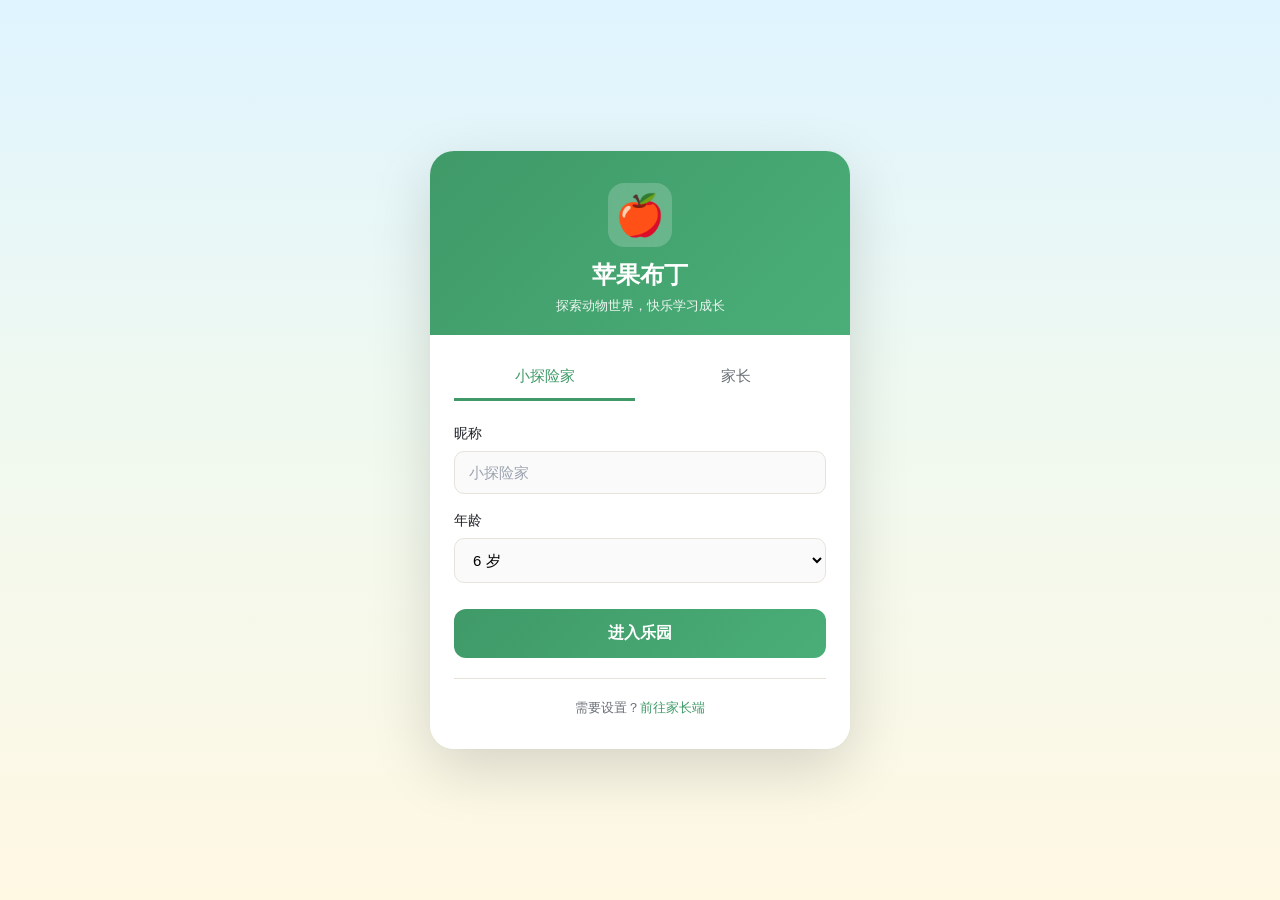
==== static/index.html @ fce588b1 "Merge branch 'main' of https://github.com/ggg3420360849/apple-pudding" ====
<!DOCTYPE html>
<html lang="zh-CN">
<head>
    <meta charset="UTF-8">
    <meta name="viewport" content="width=device-width, initial-scale=1.0">
    <title>苹果布丁动物乐园</title>
    <style>
        :root {
            --ink: #1f2933;
            --muted: #61707d;
            --line: #d9e5df;
            --paper: #fffdf7;
            --surface: #ffffff;
            --sky: #dff4ff;
            --green: #3f9a68;
            --green-dark: #237351;
            --blue: #2678c7;
            --blue-soft: #e4f4ff;
            --yellow: #f4c542;
            --coral: #ef7d61;
            --purple: #7b68b3;
            --shadow: 0 14px 34px rgba(36, 55, 69, 0.13);
            --radius: 8px;
            --bottom-nav-height: 74px;
        }

        * {
            box-sizing: border-box;
        }

        html {
            width: 100%;
            overflow-x: hidden;
        }

        body {
            margin: 0;
            width: 100%;
            min-height: 100vh;
            color: var(--ink);
            font-family: "Microsoft YaHei", "PingFang SC", Arial, sans-serif;
            background:
                linear-gradient(180deg, #dff4ff 0, #eff9f0 44%, #fff8e3 100%);
            letter-spacing: 0;
            overflow-x: hidden;
            display: flex;
            justify-content: center;
            align-items: flex-start;
            padding: 20px 16px;
        }

        button,
        input,
        select,
        textarea {
            font: inherit;
            max-width: 100%;
            min-width: 0;
        }

        button {
            border: 0;
        }

        .app-root {
            width: 420px;
            height: 85vh;
            background: var(--surface);
            border-radius: 24px;
            box-shadow: 0 20px 60px rgba(0,0,0,0.15), 0 0 1px rgba(0,0,0,0.1);
            overflow: hidden;
            display: flex;
            flex-direction: column;
        }

        .login-screen {
            min-height: 100vh;
            display: flex;
            align-items: center;
            justify-content: center;
            padding: 26px;
        }

        .login-panel,
        .panel,
        .animal-tile,
        .metric,
        .collection-item,
        .story-item,
        .activity-item,
        .answer-panel {
            background: rgba(255, 255, 255, 0.94);
            border: 1px solid rgba(130, 157, 145, 0.28);
            border-radius: var(--radius);
            box-shadow: var(--shadow);
        }

        .story-title {
            text-align: center;
            font-size: 22px;
            font-weight: 600;
            color: var(--ink);
            margin: 0 0 16px 0;
            padding: 0;
            line-height: 1.5;
        }

        .login-panel {
            padding: 28px;
            align-self: center;
            max-width: 480px;
            width: 100%;
        }

        .brand {
            display: flex;
            align-items: center;
            gap: 12px;
            margin-bottom: 24px;
        }

        .brand-mark {
            width: 52px;
            height: 52px;
            display: grid;
            place-items: center;
            border-radius: 8px;
            background: #ffe7a6;
            border: 1px solid #e9c769;
            font-size: 28px;
        }

        .brand h1 {
            margin: 0;
            font-size: 28px;
            line-height: 1.18;
        }

        .brand p {
            margin: 6px 0 0;
            color: var(--muted);
            line-height: 1.5;
        }

        .field {
            margin-bottom: 18px;
            min-width: 0;
            max-width: 100%;
        }

        .field label,
        .section-label {
            display: block;
            margin-bottom: 8px;
            font-weight: 700;
            color: #243746;
        }

        .text-input,
        .select-input,
        .textarea-input {
            display: block;
            width: 100%;
            max-width: 100%;
            min-width: 0;
            min-height: 46px;
            border: 1px solid #cbd9d3;
            border-radius: 8px;
            padding: 11px 12px;
            background: #ffffff;
            color: var(--ink);
            outline: none;
            overflow: hidden;
            text-overflow: ellipsis;
        }

        .textarea-input {
            min-height: 118px;
            resize: vertical;
            line-height: 1.7;
            white-space: pre-wrap;
            overflow-y: auto;
            overflow-x: hidden;
            text-overflow: clip;
            overflow-wrap: anywhere;
            word-break: break-word;
        }

        .voice-input-btn {
            position: absolute;
            right: 8px;
            bottom: 8px;
            width: 48px;
            height: 48px;
            border: 0;
            border-radius: 50%;
            background: linear-gradient(135deg, #667eea 0%, #764ba2 100%);
            color: white;
            font-size: 24px;
            cursor: pointer;
            display: flex;
            align-items: center;
            justify-content: center;
            box-shadow: 0 4px 12px rgba(102, 126, 234, 0.3);
            transition: all 0.3s ease;
            z-index: 2;
        }

        .voice-input-btn:hover {
            transform: scale(1.05);
            box-shadow: 0 6px 16px rgba(102, 126, 234, 0.4);
        }

        .voice-input-btn:active,
        .voice-input-btn.recording {
            background: linear-gradient(135deg, #f093fb 0%, #f5576c 100%);
            animation: pulse 1.5s ease-in-out infinite;
        }

        @keyframes pulse {
            0%, 100% { transform: scale(1); }
            50% { transform: scale(1.1); }
        }

        .voice-status {
            margin-top: 12px;
            padding: 16px;
            background: linear-gradient(135deg, #667eea15 0%, #764ba215 100%);
            border-radius: 12px;
            text-align: center;
        }

        .voice-wave {
            display: flex;
            align-items: center;
            justify-content: center;
            gap: 4px;
            height: 40px;
            margin-bottom: 12px;
        }

        .wave-bar {
            width: 4px;
            height: 8px;
            background: linear-gradient(135deg, #667eea 0%, #764ba2 100%);
            border-radius: 2px;
            animation: wave 1.2s ease-in-out infinite;
        }

        .wave-bar:nth-child(1) { animation-delay: 0s; }
        .wave-bar:nth-child(2) { animation-delay: 0.1s; }
        .wave-bar:nth-child(3) { animation-delay: 0.2s; }
        .wave-bar:nth-child(4) { animation-delay: 0.3s; }
        .wave-bar:nth-child(5) { animation-delay: 0.4s; }

        @keyframes wave {
            0%, 100% { height: 8px; }
            50% { height: 32px; }
        }

        #voiceStatusText {
            margin: 0;
            font-size: 14px;
            color: #667eea;
            font-weight: 500;
        }

        .text-input:focus,
        .select-input:focus,
        .textarea-input:focus {
            border-color: var(--blue);
            box-shadow: 0 0 0 3px rgba(38, 120, 199, 0.16);
        }

        .role-grid,
        .chip-row,
        .model-row,
        .quick-grid,
        .action-row {
            display: flex;
            flex-wrap: wrap;
            gap: 10px;
        }

        .role-option,
        .chip,
        .nav-item,
        .animal-chip,
        .choice-button,
        .tool-button {
            min-height: 42px;
            border-radius: 8px;
            border: 1px solid #cbd9d3;
            background: #ffffff;
            color: var(--ink);
            cursor: pointer;
            transition: transform 120ms ease, border-color 120ms ease, background 120ms ease, color 120ms ease;
        }

        .role-option {
            flex: 1 1 140px;
            padding: 12px;
            text-align: left;
        }

        .role-option strong {
            display: block;
            margin-bottom: 4px;
        }

        .role-option span {
            display: block;
            color: var(--muted);
            font-size: 13px;
            line-height: 1.45;
        }

        .role-option.active,
        .chip.active,
        .nav-item.active,
        .animal-chip.active,
        .choice-button.active {
            background: #e6f5ee;
            border-color: var(--green);
            color: var(--green-dark);
        }

        .animal-chip.locked {
            background: rgba(220, 220, 220, 0.4);
            border-color: rgba(180, 180, 180, 0.5);
            color: #999;
            cursor: not-allowed;
            opacity: 0.6;
        }

        .animal-chip.locked:hover {
            transform: none;
            border-color: rgba(180, 180, 180, 0.5);
        }

        .primary-button,
        .secondary-button,
        .danger-button {
            display: inline-flex;
            align-items: center;
            justify-content: center;
            max-width: 100%;
            min-width: 0;
            min-height: 46px;
            border-radius: 8px;
            padding: 0 16px;
            cursor: pointer;
            font-weight: 700;
            line-height: 1.25;
            overflow-wrap: anywhere;
            white-space: normal;
        }

        .primary-button {
            background: var(--green);
            color: #ffffff;
        }

        .primary-button:disabled {
            background: #9bbbad;
            cursor: not-allowed;
        }

        .secondary-button {
            background: #f8faf8;
            color: var(--green-dark);
            border: 1px solid #bbd3c5;
        }

        .danger-button {
            background: #fff2ed;
            color: #9f3b25;
            border: 1px solid #f0b49f;
        }

        .shell {
            min-height: 100vh;
            display: grid;
            grid-template-columns: 238px minmax(0, 1fr);
        }

        .sidebar {
            position: sticky;
            top: 0;
            height: 100vh;
            padding: 20px 16px;
            background: rgba(255, 253, 247, 0.96);
            border-right: 1px solid rgba(118, 150, 134, 0.28);
            overflow: auto;
        }

        .mini-brand {
            display: flex;
            gap: 10px;
            align-items: center;
            margin-bottom: 18px;
        }

        .mini-brand .brand-mark {
            width: 42px;
            height: 42px;
            font-size: 23px;
        }

        .mini-brand strong {
            display: block;
            line-height: 1.25;
        }

        .mini-brand span {
            color: var(--muted);
            font-size: 12px;
        }

        .nav-list {
            display: grid;
            gap: 8px;
        }

        .nav-item {
            width: 100%;
            display: flex;
            align-items: center;
            gap: 10px;
            padding: 11px 12px;
            text-align: left;
            background: transparent;
        }

        .nav-icon {
            width: 28px;
            height: 28px;
            display: grid;
            place-items: center;
            border-radius: 7px;
            background: #eef6f1;
            font-size: 17px;
            flex: 0 0 auto;
        }

        .profile-box {
            margin-top: 18px;
            padding: 12px;
            background: #f6fbf8;
            border: 1px solid #d9e8df;
            border-radius: 8px;
        }

        .profile-name {
            font-weight: 700;
            margin-bottom: 4px;
        }

        .profile-meta {
            color: var(--muted);
            font-size: 13px;
            line-height: 1.5;
        }

        .session-card {
            min-height: 56px;
            display: grid;
            grid-template-columns: 38px minmax(0, 1fr) auto;
            gap: 10px;
            align-items: center;
            padding: 8px 10px;
            border-radius: 8px;
            border: 1px solid #cbd9d3;
            background: #ffffff;
            color: var(--ink);
            text-align: left;
            cursor: pointer;
        }

        .session-avatar {
            width: 38px;
            height: 38px;
            display: grid;
            place-items: center;
            border-radius: 8px;
            background: #ffe7a6;
            font-size: 22px;
        }

        .session-name {
            display: block;
            font-weight: 700;
            line-height: 1.25;
        }

        .session-meta {
            display: block;
            margin-top: 2px;
            color: var(--muted);
            font-size: 12px;
            line-height: 1.35;
        }

        .session-enter {
            color: var(--green-dark);
            font-size: 13px;
            font-weight: 700;
        }

        .main {
            min-width: 0;
            padding: 16px;
        }

        .topbar {
            display: flex;
            position: relative;
            align-items: center;
            justify-content: space-between;
            gap: 14px;
            margin-bottom: 18px;
        }

        .settings-button {
            width: 40px;
            height: 40px;
            display: grid;
            place-items: center;
            border-radius: 8px;
            border: 1px solid rgba(118, 150, 134, 0.3);
            background: rgba(255, 255, 255, 0.95);
            color: var(--muted);
            font-size: 20px;
            cursor: pointer;
            transition: all 150ms ease;
            box-shadow: 0 2px 4px rgba(36, 55, 69, 0.08);
        }

        .settings-button:hover {
            background: rgba(255, 255, 255, 1);
            border-color: var(--green);
            color: var(--green-dark);
            transform: translateY(-1px);
            box-shadow: 0 4px 8px rgba(36, 55, 69, 0.12);
        }

        .settings-button:active {
            transform: translateY(0);
        }

        .settings-menu {
            position: absolute;
            right: 0;
            top: calc(100% + 6px);
            z-index: 30;
            width: min(240px, calc(100vw - 32px));
            border-radius: 10px;
            border: 1px solid rgba(130, 157, 145, 0.2);
            background: #ffffff;
            box-shadow: 0 8px 24px rgba(36, 55, 69, 0.12), 0 2px 6px rgba(36, 55, 69, 0.08);
            overflow: hidden;
        }

        .settings-menu-header {
            padding: 14px 16px 12px;
            border-bottom: 1px solid rgba(130, 157, 145, 0.12);
            background: rgba(248, 250, 248, 0.6);
        }

        .settings-menu-header h3 {
            margin: 0;
            font-size: 14px;
            font-weight: 600;
            color: var(--muted);
            text-transform: uppercase;
            letter-spacing: 0.5px;
        }

        .settings-menu-body {
            padding: 14px 16px;
        }

        .user-info {
            display: flex;
            flex-direction: column;
            gap: 4px;
        }

        .user-name {
            font-size: 16px;
            font-weight: 600;
            color: var(--ink);
            line-height: 1.3;
        }

        .user-meta {
            font-size: 13px;
            color: var(--muted);
            line-height: 1.4;
        }

        .settings-menu-footer {
            padding: 10px;
            border-top: 1px solid rgba(130, 157, 145, 0.12);
            background: rgba(248, 250, 248, 0.4);
        }

        .logout-button {
            width: 100%;
            display: flex;
            align-items: center;
            justify-content: center;
            gap: 8px;
            padding: 9px 14px;
            border: 1px solid rgba(220, 53, 69, 0.2);
            border-radius: 6px;
            background: #ffffff;
            color: #dc3545;
            font-size: 13px;
            font-weight: 500;
            cursor: pointer;
            transition: all 120ms ease;
        }

        .logout-button:hover {
            background: rgba(220, 53, 69, 0.08);
            border-color: rgba(220, 53, 69, 0.4);
            transform: translateY(-1px);
        }

        .logout-button:active {
            transform: translateY(0);
        }

        .logout-button svg {
            flex: 0 0 auto;
            opacity: 0.85;
        }

        .page-title h2 {
            margin: 0;
            font-size: 26px;
            line-height: 1.25;
        }

        .page-title p {
            margin: 5px 0 0;
            color: var(--muted);
            line-height: 1.5;
        }

        .view {
            display: grid;
            gap: 16px;
            min-width: 0;
            max-width: 100%;
        }

        .grid-2 {
            display: grid;
            grid-template-columns: 1fr;
            gap: 16px;
            align-items: start;
            min-width: 0;
            max-width: 100%;
        }

        .grid-3 {
            display: grid;
            grid-template-columns: repeat(2, 1fr);
            gap: 12px;
            min-width: 0;
            max-width: 100%;
        }

        .panel {
            padding: 16px;
            min-width: 0;
            max-width: 100%;
        }

        .panel-title {
            display: flex;
            align-items: center;
            justify-content: space-between;
            gap: 12px;
            margin-bottom: 4px;
            min-width: 0;
        }

        .panel-title h3 {
            margin: 0;
            font-size: 18px;
            min-width: 0;
            overflow-wrap: anywhere;
        }

        .panel-title span {
            color: var(--muted);
            font-size: 13px;
            min-width: 0;
            overflow-wrap: anywhere;
        }

        .map-canvas {
            position: relative;
            min-height: 470px;
            overflow: hidden;
            border-radius: 8px;
            border: 1px solid #b9d6cd;
            background:
                linear-gradient(180deg, #cfefff 0 27%, #f5f5cf 27% 100%);
        }

        .map-canvas::before {
            content: "";
            position: absolute;
            inset: 0;
            background:
                linear-gradient(145deg, transparent 0 44%, rgba(44, 137, 92, 0.18) 44% 46%, transparent 46% 100%),
                linear-gradient(18deg, transparent 0 58%, rgba(38, 120, 199, 0.18) 58% 63%, transparent 63% 100%);
            pointer-events: none;
        }

        .biome {
            position: absolute;
            border-radius: 8px;
            border: 1px solid rgba(45, 78, 65, 0.12);
            box-shadow: inset 0 0 0 999px rgba(255, 255, 255, 0.04);
        }

        .biome.forest {
            left: -4%;
            top: 30%;
            width: 38%;
            height: 48%;
            background: #89c877;
            clip-path: polygon(0 10%, 80% 0, 100% 70%, 38% 100%, 0 82%);
        }

        .biome.mountain {
            left: 22%;
            top: 21%;
            width: 30%;
            height: 40%;
            background: #b6c3b6;
            clip-path: polygon(4% 78%, 34% 8%, 54% 51%, 73% 16%, 100% 83%);
        }

        .biome.grassland {
            left: 39%;
            top: 44%;
            width: 34%;
            height: 36%;
            background: #c8d96f;
            clip-path: polygon(4% 22%, 92% 0, 100% 86%, 7% 100%);
        }

        .biome.ocean {
            right: -5%;
            top: 32%;
            width: 39%;
            height: 54%;
            background: #75c9da;
            clip-path: polygon(18% 0, 100% 0, 100% 100%, 5% 84%, 0 30%);
        }

        .biome.wetland {
            left: 19%;
            bottom: -4%;
            width: 36%;
            height: 30%;
            background: #96c7a6;
            clip-path: polygon(0 18%, 86% 0, 100% 68%, 8% 100%);
        }

        .biome.polar {
            right: 4%;
            top: 8%;
            width: 31%;
            height: 28%;
            background: #f3fbff;
            clip-path: polygon(0 40%, 27% 8%, 58% 28%, 100% 0, 96% 88%, 8% 100%);
        }

        .biome.desert {
            left: 53%;
            bottom: 2%;
            width: 28%;
            height: 27%;
            background: #eecb74;
            clip-path: polygon(0 18%, 68% 0, 100% 56%, 20% 100%);
        }

        .map-label {
            position: absolute;
            padding: 5px 8px;
            border-radius: 8px;
            background: rgba(255, 255, 255, 0.82);
            border: 1px solid rgba(104, 132, 120, 0.24);
            color: #355244;
            font-size: 13px;
            font-weight: 700;
        }

        .marker {
            position: absolute;
            width: 82px;
            min-height: 82px;
            padding: 7px 5px;
            display: grid;
            place-items: center;
            gap: 2px;
            border-radius: 8px;
            background: rgba(255, 255, 255, 0.92);
            border: 2px solid rgba(255, 255, 255, 0.94);
            color: var(--ink);
            box-shadow: 0 10px 22px rgba(34, 63, 73, 0.16);
            cursor: pointer;
            transform: translate(-50%, -50%);
            transition: all 0.3s ease;
        }

        .marker.locked {
            background: rgba(200, 200, 200, 0.5);
            border-color: rgba(150, 150, 150, 0.6);
            cursor: not-allowed;
            opacity: 0.6;
        }

        .marker.locked .animal-face {
            filter: grayscale(100%);
            opacity: 0.4;
        }

        .marker.locked .animal-name {
            color: #888;
        }

        .marker.almost-unlocked {
            border-color: var(--green);
            box-shadow: 0 10px 22px rgba(63, 154, 104, 0.3), 0 0 0 2px rgba(63, 154, 104, 0.2);
            animation: pulse 2s ease-in-out infinite;
        }

        @keyframes pulse {
            0%, 100% {
                box-shadow: 0 10px 22px rgba(63, 154, 104, 0.3), 0 0 0 2px rgba(63, 154, 104, 0.2);
            }
            50% {
                box-shadow: 0 10px 22px rgba(63, 154, 104, 0.5), 0 0 0 4px rgba(63, 154, 104, 0.3);
            }
        }

        .lock-badge {
            position: absolute;
            top: -6px;
            right: -6px;
            width: 24px;
            height: 24px;
            background: linear-gradient(135deg, #cbd9d3 0%, #9fb3a8 100%);
            border-radius: 50%;
            display: flex;
            align-items: center;
            justify-content: center;
            font-size: 12px;
            box-shadow: 0 2px 6px rgba(0, 0, 0, 0.2);
        }

        .unlock-progress {
            position: absolute;
            bottom: 2px;
            left: 5px;
            right: 5px;
            height: 4px;
            background: rgba(200, 200, 200, 0.3);
            border-radius: 2px;
            overflow: hidden;
        }

        .unlock-progress-bar {
            height: 100%;
            background: linear-gradient(90deg, var(--green) 0%, #5cb85c 100%);
            transition: width 0.3s ease;
        }

        .unlock-hint {
            position: absolute;
            bottom: -32px;
            left: 50%;
            transform: translateX(-50%);
            background: rgba(0, 0, 0, 0.8);
            color: white;
            padding: 6px 12px;
            border-radius: 6px;
            font-size: 12px;
            white-space: nowrap;
            opacity: 0;
            pointer-events: none;
            transition: opacity 0.2s ease;
            z-index: 10;
        }

        .marker.locked:hover .unlock-hint {
            opacity: 1;
        }

        .marker.active {
            border-color: var(--coral);
            background: #fff3ec;
        }

        .marker .animal-face {
            font-size: 30px;
            line-height: 1;
        }

        .marker .animal-name {
            font-weight: 700;
            font-size: 13px;
            line-height: 1.15;
            text-align: center;
        }

        .animal-summary {
            display: grid;
            gap: 12px;
        }

        .animal-hero {
            display: grid;
            grid-template-columns: 78px minmax(0, 1fr);
            gap: 14px;
            align-items: center;
        }

        .animal-avatar {
            width: 78px;
            height: 78px;
            display: grid;
            place-items: center;
            border-radius: 8px;
            background: #fff0c8;
            border: 1px solid #ecd48d;
            font-size: 42px;
        }

        .animal-hero h3 {
            margin: 0 0 6px;
            font-size: 24px;
        }

        .animal-hero p,
        .detail-list p {
            margin: 0;
            color: var(--muted);
            line-height: 1.65;
        }

        .detail-list {
            display: grid;
            gap: 10px;
        }

        .detail-list strong {
            color: var(--ink);
        }

        .animal-grid {
            display: grid;
            grid-template-columns: repeat(auto-fit, minmax(180px, 1fr));
            gap: 12px;
        }

        .animal-tile {
            padding: 14px;
            cursor: pointer;
        }

        .animal-tile.active {
            border-color: var(--coral);
            background: #fff8f3;
        }

        .animal-tile h4 {
            margin: 8px 0 6px;
            font-size: 17px;
        }

        .animal-tile p {
            margin: 0;
            color: var(--muted);
            line-height: 1.55;
            font-size: 14px;
        }

        .animal-chip,
        .chip,
        .choice-button,
        .tool-button {
            padding: 9px 12px;
        }

        .animal-chip {
            display: inline-flex;
            align-items: center;
            gap: 6px;
        }

        .answer-panel {
            padding: 16px;
            min-height: 142px;
            line-height: 1.75;
            white-space: pre-wrap;
            overflow-wrap: anywhere;
            word-break: break-word;
        }

        #storyAnswer {
            padding: 0 16px 16px 16px;
            min-height: 80px;
        }

        #storyAnswer .story-title {
            padding-top: 0;
            margin-top: -2px;
            line-height: 1.2;
        }

        .answer-panel.loading {
            color: var(--blue);
            background: #eef8ff;
        }

        .answer-panel.error {
            color: #a83d2b;
            background: #fff4ef;
            border-color: #efc6b6;
        }

        .meta-line {
            color: var(--muted);
            font-size: 13px;
            margin-top: 8px;
            line-height: 1.5;
            overflow-wrap: anywhere;
            word-break: break-word;
        }

        .quiz-box {
            display: grid;
            gap: 10px;
        }

        .quiz-question {
            margin: 0;
            line-height: 1.6;
            font-weight: 700;
        }

        .choice-list {
            display: grid;
            gap: 8px;
        }

        .choice-button {
            text-align: left;
            background: #ffffff;
        }

        .choice-button.correct {
            background: #e6f5ee;
            border-color: var(--green);
        }

        .choice-button.wrong {
            background: #fff0ec;
            border-color: var(--coral);
        }

        .doctor-note {
            padding: 12px;
            border-radius: 8px;
            background: #fff6df;
            border: 1px solid #eed38c;
            color: #72520e;
            line-height: 1.6;
        }

        .care-status-line {
            display: grid;
            grid-template-columns: 58px minmax(0, 1fr);
            gap: 12px;
            align-items: center;
            margin-bottom: 12px;
        }

        .care-status-line .animal-avatar {
            width: 58px;
            height: 58px;
            font-size: 32px;
        }

        .care-status-line strong {
            display: block;
            margin-bottom: 4px;
        }

        .care-status-line p {
            margin: 0;
            color: var(--muted);
            line-height: 1.55;
        }

        .care-summary {
            display: grid;
            grid-template-columns: repeat(2, minmax(0, 1fr));
            gap: 10px;
            margin-bottom: 10px;
        }

        .care-stat {
            padding: 11px 12px;
            border-radius: 8px;
            border: 1px solid #d7e6de;
            background: #f8fbf8;
        }

        .care-stat strong {
            display: block;
            color: var(--green-dark);
            font-size: 23px;
            line-height: 1.15;
        }

        .care-stat span {
            color: var(--muted);
            font-size: 13px;
            line-height: 1.5;
        }

        .care-answer {
            min-height: 126px;
        }

        .imagine-stage {
            min-height: 260px;
            display: grid;
            place-items: center;
            border-radius: 8px;
            border: 1px solid #c8d8d0;
            background:
                linear-gradient(180deg, #dbf2ff 0 48%, #d8efcd 48% 100%);
            overflow: hidden;
        }

        .creature-preview {
            width: min(270px, 88%);
            aspect-ratio: 1;
            position: relative;
            display: grid;
            place-items: center;
        }

        .creature-body {
            width: 150px;
            height: 118px;
            border-radius: 46% 46% 38% 38%;
            background: var(--creature-color, #8ccf88);
            border: 4px solid rgba(32, 56, 48, 0.18);
            position: relative;
            display: grid;
            place-items: center;
            box-shadow: 0 16px 22px rgba(47, 83, 70, 0.18);
        }

        .creature-body::before,
        .creature-body::after {
            content: "";
            position: absolute;
            top: -28px;
            width: 42px;
            height: 48px;
            border-radius: 50% 50% 20% 20%;
            background: inherit;
            border: 4px solid rgba(32, 56, 48, 0.18);
        }

        .creature-body::before {
            left: 18px;
            transform: rotate(-18deg);
        }

        .creature-body::after {
            right: 18px;
            transform: rotate(18deg);
        }

        .creature-face {
            position: relative;
            z-index: 1;
            font-size: 44px;
            line-height: 1;
        }

        .wing {
            position: absolute;
            width: 76px;
            height: 100px;
            top: 72px;
            background: rgba(255, 255, 255, 0.62);
            border: 3px solid rgba(38, 120, 199, 0.22);
            border-radius: 78% 22% 78% 22%;
        }

        .wing.left {
            left: 20px;
            transform: rotate(-23deg);
        }

        .wing.right {
            right: 20px;
            transform: scaleX(-1) rotate(-23deg);
        }

        .tail {
            position: absolute;
            width: 82px;
            height: 38px;
            right: 20px;
            bottom: 68px;
            border-radius: 50%;
            background: var(--creature-color, #8ccf88);
            border: 4px solid rgba(32, 56, 48, 0.18);
            transform: rotate(-14deg);
        }

        .horn {
            position: absolute;
            top: 31px;
            left: 50%;
            width: 34px;
            height: 54px;
            background: #ffe08b;
            clip-path: polygon(50% 0, 100% 100%, 0 100%);
            transform: translateX(-50%);
            border-radius: 8px;
        }

        .route-imagine {
            position: relative;
            padding: 0 0 calc(var(--bottom-nav-height) + env(safe-area-inset-bottom));
            background:
                radial-gradient(circle at 18% 13%, rgba(255, 255, 255, 0.86) 0 22px, transparent 23px),
                radial-gradient(circle at 80% 16%, rgba(255, 255, 255, 0.58) 0 28px, transparent 29px),
                linear-gradient(180deg, #fff0be 0, #ffeab1 21%, #cbe9a6 72%, #98d68b 100%);
        }

        .route-imagine::before,
        .route-imagine::after {
            content: "";
            position: absolute;
            z-index: 0;
            pointer-events: none;
        }

        .route-imagine::before {
            inset: 84px 0 auto;
            height: 128px;
            background:
                radial-gradient(ellipse at 6% 100%, #579e68 0 18px, transparent 19px),
                radial-gradient(ellipse at 13% 100%, #7dbf65 0 30px, transparent 31px),
                radial-gradient(ellipse at 88% 100%, #5aa56d 0 28px, transparent 29px),
                radial-gradient(ellipse at 95% 100%, #79ba63 0 40px, transparent 41px);
            opacity: 0.92;
        }

        .route-imagine::after {
            inset: auto 0 0;
            height: 92px;
            background:
                radial-gradient(circle at 10% 78%, #70bd70 0 30px, transparent 31px),
                radial-gradient(circle at 27% 94%, #8ed277 0 35px, transparent 36px),
                radial-gradient(circle at 72% 92%, #85ca70 0 38px, transparent 39px),
                radial-gradient(circle at 94% 86%, #67b765 0 32px, transparent 33px);
            opacity: 0.72;
        }

        .route-imagine .topbar {
            z-index: 2;
            margin: 0;
            padding: 18px 18px 8px;
            background: transparent;
            border-bottom: 0;
            backdrop-filter: none;
        }

        .route-imagine .page-title h2 {
            color: #6d4724;
            font-size: 26px;
            font-weight: 900;
            text-shadow: 0 2px 0 rgba(255, 255, 255, 0.75);
        }

        .route-imagine .page-title p {
            display: none;
        }

        .route-imagine .settings-button {
            background: rgba(255, 255, 255, 0.78);
            border-color: rgba(238, 197, 104, 0.72);
            color: #7e582f;
            box-shadow: 0 8px 16px rgba(127, 85, 35, 0.14);
        }

        .imagine-screen {
            position: relative;
            z-index: 1;
            display: grid;
            gap: 6px;
            padding: 0 12px 14px;
        }

        .imagine-prompt {
            width: fit-content;
            max-width: calc(100% - 44px);
            margin: 0 auto;
            padding: 13px 18px;
            border-radius: 999px;
            background: rgba(255, 255, 255, 0.88);
            color: #72502e;
            font-weight: 800;
            line-height: 1.25;
            box-shadow: 0 8px 18px rgba(120, 82, 36, 0.14);
        }

        .creator-board {
            display: grid;
            grid-template-columns: 82px minmax(0, 1fr) 82px;
            gap: 8px;
            align-items: start;
        }

        .material-rail {
            display: grid;
            gap: 8px;
        }

        .material-group {
            padding: 7px 6px;
            border-radius: 20px;
            background: rgba(255, 253, 235, 0.93);
            border: 2px solid rgba(242, 216, 143, 0.9);
            box-shadow: 0 8px 16px rgba(102, 124, 61, 0.16);
        }

        .material-title {
            margin: 0 0 6px;
            color: #6d4724;
            font-weight: 900;
            text-align: center;
            line-height: 1.1;
        }

        .material-list {
            display: grid;
            gap: 5px;
        }

        .asset-list {
            max-height: 150px;
            overflow-y: auto;
            padding-right: 2px;
        }

        .asset-list::-webkit-scrollbar {
            width: 0;
        }

        .material-button {
            min-height: 45px;
            border-radius: 12px;
            border: 2px solid #f0dfb6;
            background: rgba(255, 255, 255, 0.9);
            display: grid;
            place-items: center;
            cursor: pointer;
            box-shadow: inset 0 -4px 0 rgba(151, 115, 58, 0.06);
        }

        .material-button {
            position: relative;
            overflow: hidden;
        }

        .material-button[draggable="true"] {
            touch-action: none;
        }

        .material-button.active {
            border-color: #82bf54;
            box-shadow: 0 0 0 3px rgba(130, 191, 84, 0.18), inset 0 -4px 0 rgba(151, 115, 58, 0.06);
        }

        .material-button::after {
            content: "";
            position: absolute;
            right: 5px;
            top: 5px;
            width: 14px;
            height: 14px;
            border-radius: 50%;
            background: #82bf54;
            opacity: 0;
            box-shadow: inset 0 -2px 0 rgba(59, 123, 43, 0.18);
        }

        .material-button.active::after {
            opacity: 1;
        }

        .part-mini {
            position: relative;
            width: 43px;
            height: 34px;
            display: block;
            filter: drop-shadow(0 5px 5px rgba(93, 72, 45, 0.18));
        }

        .mini-body-panda,
        .mini-body-puppy,
        .mini-body-bunny {
            width: 38px;
            height: 31px;
            margin: 2px auto 0;
            border-radius: 48% 48% 42% 42%;
            background:
                radial-gradient(circle at 32% 45%, #253c5b 0 4px, #fff 5px 6px, transparent 7px),
                radial-gradient(circle at 68% 45%, #253c5b 0 4px, #fff 5px 6px, transparent 7px),
                radial-gradient(circle at 50% 64%, #3b2b24 0 3px, transparent 4px),
                radial-gradient(ellipse at 50% 64%, #fff8ee 0 15px, transparent 16px),
                linear-gradient(145deg, #9bd0fb, #5fa7e8);
        }

        .mini-body-panda::before,
        .mini-body-panda::after,
        .mini-body-puppy::before,
        .mini-body-puppy::after,
        .mini-body-bunny::before,
        .mini-body-bunny::after {
            content: "";
            position: absolute;
            top: -4px;
            width: 14px;
            height: 14px;
            border-radius: 50%;
            background: #2d5d91;
        }

        .mini-body-panda::before,
        .mini-body-puppy::before,
        .mini-body-bunny::before {
            left: 4px;
        }

        .mini-body-panda::after,
        .mini-body-puppy::after,
        .mini-body-bunny::after {
            right: 4px;
        }

        .mini-body-puppy {
            background:
                radial-gradient(circle at 32% 45%, #253c5b 0 4px, #fff 5px 6px, transparent 7px),
                radial-gradient(circle at 68% 45%, #253c5b 0 4px, #fff 5px 6px, transparent 7px),
                radial-gradient(circle at 50% 64%, #3b2b24 0 3px, transparent 4px),
                linear-gradient(145deg, #f0ba77, #c77846);
        }

        .mini-body-puppy::before,
        .mini-body-puppy::after {
            height: 20px;
            background: #9d5d36;
            transform-origin: 50% 0;
        }

        .mini-body-puppy::before {
            transform: rotate(24deg);
        }

        .mini-body-puppy::after {
            transform: rotate(-24deg);
        }

        .mini-body-bunny {
            background:
                radial-gradient(circle at 32% 45%, #253c5b 0 4px, #fff 5px 6px, transparent 7px),
                radial-gradient(circle at 68% 45%, #253c5b 0 4px, #fff 5px 6px, transparent 7px),
                radial-gradient(circle at 50% 64%, #3b2b24 0 3px, transparent 4px),
                linear-gradient(145deg, #fff4e6, #e8d7c2);
        }

        .mini-body-bunny::before,
        .mini-body-bunny::after {
            top: -20px;
            width: 10px;
            height: 30px;
            border-radius: 50% 50% 32% 32%;
            background: linear-gradient(90deg, #fff6eb 0 25%, #ffc8d7 26% 74%, #fff6eb 75%);
        }

        .mini-wing-angel,
        .mini-wing-butterfly,
        .mini-wing-bat {
            width: 42px;
            height: 30px;
            margin: 2px auto 0;
            border-radius: 78% 22% 78% 24%;
            background:
                linear-gradient(150deg, transparent 0 32%, rgba(255, 255, 255, 0.58) 33% 38%, transparent 39% 100%),
                linear-gradient(170deg, transparent 0 58%, rgba(255, 255, 255, 0.42) 59% 64%, transparent 65% 100%),
                linear-gradient(145deg, #bfe7ff, #5fa8eb);
            box-shadow: inset 7px -6px 0 rgba(42, 105, 176, 0.12);
        }

        .mini-wing-butterfly {
            border-radius: 64% 36% 58% 42%;
            background:
                radial-gradient(circle at 32% 35%, rgba(255, 255, 255, 0.62) 0 5px, transparent 6px),
                radial-gradient(circle at 70% 64%, rgba(242, 104, 154, 0.38) 0 6px, transparent 7px),
                linear-gradient(145deg, #ffc5d7, #ffd870);
        }

        .mini-wing-bat {
            border-radius: 70% 30% 58% 42%;
            background:
                linear-gradient(150deg, rgba(255, 255, 255, 0.16), transparent 38%),
                linear-gradient(145deg, #7b68a6, #403867);
        }

        .mini-tail-leaf {
            width: 40px;
            height: 29px;
            margin: 3px auto 0;
            border-radius: 50%;
            background: linear-gradient(145deg, #6eb6f2, #356ee9);
        }

        .mini-tail-leaf {
            border-radius: 78% 12% 78% 16%;
            background: linear-gradient(145deg, #aee778, #57a85a);
            transform: rotate(-12deg);
        }

        .mini-tail-leaf::before {
            content: "";
            position: absolute;
            left: 9px;
            top: 14px;
            width: 28px;
            height: 3px;
            border-radius: 999px;
            background: rgba(255, 255, 255, 0.58);
            transform: rotate(-18deg);
        }

        .mini-horn {
            position: relative;
            width: 30px;
            height: 38px;
            display: block;
            clip-path: polygon(50% 0, 88% 100%, 12% 100%);
            border-radius: 50% 50% 16% 16%;
            background:
                linear-gradient(120deg, transparent 0 43%, rgba(255, 255, 255, 0.7) 44% 52%, transparent 53% 100%),
                linear-gradient(180deg, #fff5a5 0, #ffc75a 50%, #df8331 100%);
            filter: drop-shadow(0 5px 5px rgba(93, 72, 45, 0.18));
        }

        .material-img {
            position: relative;
            z-index: 1;
            display: block;
            width: 48px;
            height: 40px;
            object-fit: contain;
            filter: drop-shadow(0 5px 5px rgba(93, 72, 45, 0.18));
        }

        .stage-card {
            min-width: 0;
            padding: 0;
            border-radius: 22px;
            background: transparent;
            border: 0;
            box-shadow: none;
        }

        .route-imagine .imagine-stage {
            position: relative;
            display: grid;
            place-items: center;
            min-height: 292px;
            border-radius: 18px;
            border: 0;
            background:
                radial-gradient(circle at 24% 22%, rgba(255, 255, 255, 0.54) 0 26px, transparent 27px),
                radial-gradient(circle at 78% 30%, rgba(255, 255, 255, 0.42) 0 24px, transparent 25px),
                linear-gradient(180deg, #fff8e8 0, #dff1cf 66%, #a9d67d 100%);
            overflow: hidden;
        }

        .route-imagine .imagine-stage.drag-over {
            outline: 3px solid rgba(130, 191, 84, 0.5);
            outline-offset: -6px;
        }

        .route-imagine .imagine-stage::before {
            content: "";
            position: absolute;
            inset: auto 12px 10px;
            height: 72px;
            border-radius: 50%;
            background: #9acb66;
            box-shadow: 0 12px 0 #79b55e;
        }

        .route-imagine .creature-preview {
            position: static;
            width: 100%;
            max-width: 292px;
            z-index: 1;
        }

        .raster-creature {
            height: 292px;
            margin: 0 auto;
        }

        .creature-color-glow {
            position: absolute;
            z-index: 0;
            left: 50%;
            bottom: 46px;
            width: 164px;
            height: 164px;
            transform: translateX(-50%);
            border-radius: 50%;
            background: var(--creature-color, #8fc6f5);
            opacity: 0.32;
            filter: blur(18px);
        }

        .creature-asset {
            position: absolute;
            object-fit: contain;
            user-select: none;
            touch-action: none;
        }

        .asset-wing {
            z-index: 1;
            top: 66px;
            left: 50%;
            width: 200px;
            max-height: 138px;
            transform: translate(calc(-50% + var(--part-x, 0px)), var(--part-y, 0px)) rotate(var(--part-rotation, 0deg)) scale(var(--part-scale, 1));
            filter: drop-shadow(0 10px 10px rgba(64, 103, 143, 0.18));
            cursor: grab;
        }

        .asset-tail {
            z-index: 2;
            right: 22px;
            bottom: 72px;
            width: 92px;
            max-height: 116px;
            transform: translate(var(--part-x, 0px), var(--part-y, 0px)) rotate(calc(-8deg + var(--part-rotation, 0deg))) scale(var(--part-scale, 1));
            filter: drop-shadow(0 8px 8px rgba(83, 76, 52, 0.18));
            cursor: grab;
        }

        .asset-body {
            z-index: 3;
            left: 50%;
            bottom: 50px;
            width: 125px;
            max-height: 250px;
            transform: translateX(-50%) scale(var(--part-scale, 1));
            filter: drop-shadow(0 16px 14px rgba(69, 83, 72, 0.24));
            transform-origin: center bottom;
            cursor: ns-resize;
        }

        .asset-body[data-body="snake"],
        .asset-body[data-body="chick"],
        .asset-body[data-body="pig"],
        .asset-body[data-body="panda"],
        .asset-body[data-body="rabbit"],
        .asset-body[data-body="dog"],
        .asset-body[data-body="cat"]{
            width: 125px;
            bottom: 50px;
        }

        .asset-wing[data-wing="bat"],
        .asset-wing[data-wing="dragon"],
        .asset-wing[data-wing="cloud"],
        .asset-wing[data-wing="angel"],
        .asset-wing[data-wing="fairy"]{
            top: 66px;
            width: 200px;
        }

        .asset-tail[data-tail="dino"],
        .asset-tail[data-tail="cat"] {
            right: 12px;
            bottom: 58px;
            width: 104px;
        }

        .asset-tail[data-tail="puppy"] {
            right: 30px;
            bottom: 54px;
            width: 84px;
        }

        .asset-horn {
            position: absolute;
            z-index: 4;
            left: 50%;
            top: 44px;
            width: 44px;
            height: 74px;
            transform: translate(calc(-50% + var(--part-x, 0px)), var(--part-y, 0px)) rotate(var(--part-rotation, 0deg)) scale(var(--part-scale, 1));
            border-radius: 50% 50% 18% 18%;
            background:
                linear-gradient(120deg, transparent 0 45%, rgba(255, 255, 255, 0.6) 46% 53%, transparent 54% 100%),
                linear-gradient(180deg, #fff4a3 0, #ffc75a 48%, #e88d34 100%);
            clip-path: polygon(50% 0, 88% 100%, 12% 100%);
            filter: drop-shadow(0 8px 8px rgba(129, 91, 28, 0.18));
            cursor: grab;
            touch-action: none;
        }

        .creature-asset.selected-part,
        .asset-horn.selected-part {
            filter: drop-shadow(0 0 7px #fff) drop-shadow(0 0 6px #ffb43c);
        }

        .route-imagine .creature-body {
            width: 134px;
            height: 154px;
            border-radius: 48% 48% 42% 42%;
            background:
                radial-gradient(circle at 50% 64%, rgba(255, 255, 255, 0.9) 0 37px, transparent 38px),
                radial-gradient(circle at 34% 34%, rgba(255, 255, 255, 0.22) 0 18px, transparent 19px),
                var(--creature-color, #8ccf88);
            border: 0;
            box-shadow: 0 14px 22px rgba(63, 76, 84, 0.22);
        }

        .route-imagine .creature-body::before,
        .route-imagine .creature-body::after {
            top: -14px;
            width: 46px;
            height: 46px;
            border: 0;
            border-radius: 50%;
            background: var(--ear-color, #2a5d91);
            box-shadow: inset 0 -10px 0 rgba(0, 0, 0, 0.06);
        }

        .route-imagine .creature-body::before {
            left: 5px;
        }

        .route-imagine .creature-body::after {
            right: 5px;
        }

        .creature-body.body-puppy::before,
        .creature-body.body-puppy::after {
            top: -4px;
            height: 58px;
            border-radius: 54% 54% 62% 62%;
            transform-origin: 50% 0;
        }

        .creature-body.body-puppy::before {
            transform: rotate(22deg);
        }

        .creature-body.body-puppy::after {
            transform: rotate(-22deg);
        }

        .creature-body.body-bunny::before,
        .creature-body.body-bunny::after {
            top: -55px;
            width: 30px;
            height: 78px;
            border-radius: 50% 50% 34% 34%;
            background:
                linear-gradient(90deg, transparent 0 24%, rgba(255, 205, 214, 0.9) 25% 75%, transparent 76%),
                var(--ear-color, #f6eee1);
        }

        .route-imagine .creature-face {
            width: 96px;
            height: 74px;
            margin-top: -20px;
            display: block;
            position: relative;
            z-index: 3;
            border-radius: 46% 46% 50% 50%;
            background:
                radial-gradient(circle at 31% 42%, #233854 0 8px, #ffffff 9px 12px, transparent 13px),
                radial-gradient(circle at 69% 42%, #233854 0 8px, #ffffff 9px 12px, transparent 13px),
                radial-gradient(circle at 28% 64%, rgba(255, 139, 128, 0.35) 0 8px, transparent 9px),
                radial-gradient(circle at 72% 64%, rgba(255, 139, 128, 0.35) 0 8px, transparent 9px),
                radial-gradient(circle at 50% 58%, #3a2a24 0 5px, transparent 6px),
                radial-gradient(ellipse at 50% 74%, #e36d64 0 10px, transparent 11px),
                radial-gradient(ellipse at 50% 60%, #fff8ec 0 44px, transparent 45px);
            font-size: 0;
        }

        .creature-arm {
            position: absolute;
            z-index: 2;
            top: 78px;
            width: 38px;
            height: 70px;
            border-radius: 48% 48% 44% 44%;
            background: var(--limb-color, #2d5d91);
            box-shadow: inset 0 -10px 0 rgba(34, 66, 96, 0.1);
        }

        .creature-arm.left {
            left: 1px;
            transform: rotate(19deg);
        }

        .creature-arm.right {
            right: 1px;
            transform: rotate(-19deg);
        }

        .creature-foot {
            position: absolute;
            z-index: 2;
            bottom: -10px;
            width: 42px;
            height: 30px;
            border-radius: 50% 50% 42% 42%;
            background: var(--limb-color, #2d5d91);
            box-shadow: inset 0 -7px 0 rgba(28, 63, 94, 0.09);
        }

        .creature-foot.left {
            left: 28px;
        }

        .creature-foot.right {
            right: 28px;
        }

        .belly-mark {
            position: absolute;
            z-index: 3;
            left: 50%;
            bottom: 34px;
            width: 42px;
            height: 26px;
            transform: translateX(-50%);
            border-radius: 16px;
            background:
                radial-gradient(circle at 24% 47%, #8fd2f4 0 10px, transparent 11px),
                radial-gradient(circle at 48% 32%, #8fd2f4 0 11px, transparent 12px),
                radial-gradient(circle at 70% 50%, #8fd2f4 0 10px, transparent 11px);
            opacity: 0.9;
        }

        .body-puppy .belly-mark {
            width: 36px;
            height: 30px;
            border-radius: 50%;
            background:
                radial-gradient(circle at 35% 35%, rgba(121, 75, 54, 0.85) 0 7px, transparent 8px),
                radial-gradient(circle at 65% 65%, rgba(121, 75, 54, 0.72) 0 6px, transparent 7px),
                rgba(255, 255, 255, 0.62);
        }

        .body-bunny .belly-mark {
            width: 44px;
            height: 36px;
            border-radius: 50%;
            background: rgba(255, 232, 237, 0.88);
        }

        .route-imagine .wing {
            width: 96px;
            height: 116px;
            top: 82px;
            overflow: hidden;
            background:
                radial-gradient(ellipse at 70% 20%, rgba(255, 255, 255, 0.52) 0 16px, transparent 17px),
                linear-gradient(145deg, rgba(126, 197, 244, 0.95), rgba(71, 139, 219, 0.82));
            border: 0;
            border-radius: 82% 18% 82% 24%;
            box-shadow: inset 11px -12px 0 rgba(34, 89, 162, 0.1);
        }

        .route-imagine .wing::before,
        .route-imagine .wing::after {
            content: "";
            position: absolute;
            pointer-events: none;
        }

        .route-imagine .wing::before {
            inset: 20px 11px 12px 18px;
            border-radius: inherit;
            background:
                linear-gradient(150deg, transparent 0 25%, rgba(255, 255, 255, 0.52) 26% 30%, transparent 31% 100%),
                linear-gradient(162deg, transparent 0 46%, rgba(255, 255, 255, 0.38) 47% 51%, transparent 52% 100%),
                linear-gradient(174deg, transparent 0 65%, rgba(255, 255, 255, 0.3) 66% 70%, transparent 71% 100%);
        }

        .route-imagine .wing::after {
            left: 12px;
            bottom: 12px;
            width: 58px;
            height: 34px;
            border-radius: 50%;
            background:
                radial-gradient(ellipse at 18% 60%, rgba(255, 255, 255, 0.38) 0 13px, transparent 14px),
                radial-gradient(ellipse at 48% 70%, rgba(255, 255, 255, 0.24) 0 15px, transparent 16px),
                radial-gradient(ellipse at 78% 82%, rgba(255, 255, 255, 0.18) 0 13px, transparent 14px);
        }

        .route-imagine .wing.left {
            left: -2px;
        }

        .route-imagine .wing.right {
            right: -2px;
        }

        .wing.butterfly {
            background:
                radial-gradient(circle at 34% 36%, rgba(255, 255, 255, 0.56) 0 9px, transparent 10px),
                radial-gradient(circle at 67% 66%, rgba(255, 120, 166, 0.42) 0 10px, transparent 11px),
                linear-gradient(145deg, rgba(255, 183, 202, 0.96), rgba(250, 221, 119, 0.88));
            border-radius: 72% 28% 66% 34%;
        }

        .wing.bat {
            background:
                linear-gradient(145deg, rgba(255, 255, 255, 0.12), transparent 34%),
                linear-gradient(145deg, #6c5a96, #413968);
            border-radius: 70% 30% 58% 42%;
        }

        .route-imagine .tail {
            width: 82px;
            height: 52px;
            right: 8px;
            bottom: 63px;
            border: 0;
            background:
                radial-gradient(circle at 70% 50%, rgba(255, 255, 255, 0.46) 0 12px, transparent 13px),
                var(--creature-color, #8ccf88);
            box-shadow: inset 0 -8px 0 rgba(60, 78, 48, 0.08);
        }

        .route-imagine .tail::before,
        .route-imagine .tail::after {
            content: "";
            position: absolute;
            pointer-events: none;
        }

        .tail.leaf {
            border-radius: 78% 12% 78% 16%;
            background: linear-gradient(145deg, #9cd467, #4f9d54);
        }

        .tail.leaf::before {
            left: 14px;
            top: 26px;
            width: 58px;
            height: 3px;
            border-radius: 999px;
            background: rgba(255, 255, 255, 0.5);
            transform: rotate(-18deg);
        }

        .tail.leaf::after {
            left: 36px;
            top: 20px;
            width: 20px;
            height: 22px;
            border-left: 3px solid rgba(255, 255, 255, 0.38);
            border-bottom: 3px solid rgba(255, 255, 255, 0.32);
            transform: rotate(-18deg);
        }

        .route-imagine .horn {
            top: 40px;
            height: 42px;
            background: #ffd65b;
            filter: drop-shadow(0 4px 0 rgba(161, 120, 33, 0.12));
        }

        .compose-hint,
        .creature-card {
            display: grid;
            grid-template-columns: auto minmax(0, 1fr);
            gap: 10px;
            align-items: center;
            padding: 9px 11px;
            border-radius: 20px;
            background: rgba(255, 251, 235, 0.94);
            border: 2px solid rgba(241, 219, 168, 0.9);
            color: #70502d;
            box-shadow: 0 8px 15px rgba(120, 93, 45, 0.12);
        }

        .hint-icon {
            width: 36px;
            height: 36px;
            display: grid;
            place-items: center;
            border-radius: 50%;
            background: #fff2cf;
            color: #ee9b25;
            font-size: 20px;
        }

        .creature-thumb {
            width: 76px;
            height: 76px;
            border-radius: 16px;
            background: linear-gradient(180deg, #e8f6ff, #d6edb9);
            display: grid;
            place-items: center;
            box-shadow: inset 0 -8px 0 rgba(121, 150, 72, 0.08);
            overflow: hidden;
        }

        .creature-thumb img {
            width: 68px;
            height: 68px;
            object-fit: contain;
            filter: drop-shadow(0 6px 6px rgba(74, 88, 70, 0.18));
        }

        .creature-card h3 {
            margin: 0 0 4px;
            color: #6d4724;
            font-size: 21px;
        }

        .creature-card .text-input,
        .creature-card .select-input {
            min-height: 36px;
            padding: 6px 10px;
            border-radius: 10px;
        }

        .creature-card p {
            margin: 0;
            color: #7e684f;
            font-size: 12px;
            line-height: 1.45;
        }

        .imagine-actions {
            display: grid;
            grid-template-columns: 1fr auto auto;
            gap: 8px;
            align-items: center;
        }

        .save-creature-button {
            min-height: 44px;
            border-radius: 999px;
            background: linear-gradient(180deg, #ffc75a, #ff9d34);
            color: #ffffff;
            font-size: 17px;
            font-weight: 900;
            box-shadow: 0 7px 0 #d88128, 0 12px 18px rgba(158, 101, 35, 0.2);
        }

        .random-creature-button {
            width: 44px;
            height: 44px;
            border-radius: 50%;
            background: #fff4cf;
            border: 2px solid #f2d591;
            color: #b16c19;
            font-size: 20px;
        }

        .remove-creature-button {
            width: 44px;
            height: 44px;
            border-radius: 50%;
            background: #f8fff3;
            border: 2px solid #b9dba8;
            color: #4e8c34;
            font-size: 20px;
        }

        .route-imagine .nav-item.active {
            background: #f4fff0;
            color: #65ad40;
            box-shadow: 0 -4px 0 rgba(111, 178, 67, 0.1);
        }

        .collection-grid,
        .story-list,
        .activity-list {
            display: grid;
            gap: 10px;
        }

        .collection-item,
        .story-item,
        .activity-item {
            position: relative;
            padding: 12px;
            box-shadow: none;
        }

        .story-item.favorite {
            background: linear-gradient(135deg, #fff8e3 0%, #f2faec 100%);
            border-left: 4px solid var(--green);
        }

        .collection-item h4,
        .story-item h4 {
            margin: 0 0 6px;
        }

        .collection-item p,
        .story-item p,
        .activity-item p {
            margin: 0;
            color: var(--muted);
            line-height: 1.55;
        }

        .story-meta {
            display: flex;
            gap: 8px;
            margin-top: 8px;
            font-size: 12px;
            color: var(--muted);
            flex-wrap: wrap;
        }

        .story-tag {
            padding: 2px 8px;
            background: rgba(63, 154, 104, 0.1);
            border-radius: 4px;
        }

        .metric {
            padding: 14px;
            box-shadow: none;
        }

        .metric strong {
            display: block;
            font-size: 28px;
            line-height: 1.15;
            color: var(--green-dark);
        }

        .metric span {
            color: var(--muted);
            line-height: 1.5;
        }

        .bar-row {
            display: grid;
            grid-template-columns: 72px minmax(0, 1fr) 42px;
            gap: 10px;
            align-items: center;
            margin-bottom: 10px;
        }

        .bar-track {
            height: 12px;
            border-radius: 8px;
            background: #e7efe9;
            overflow: hidden;
        }

        .bar-fill {
            height: 100%;
            border-radius: 8px;
            background: linear-gradient(90deg, var(--green), var(--yellow));
        }

        .empty-state {
            padding: 18px;
            border-radius: 8px;
            background: #f8fbf8;
            border: 1px dashed #bed3c7;
            color: var(--muted);
            line-height: 1.65;
        }

        .toast {
            position: fixed;
            left: 50%;
            bottom: 20px;
            transform: translateX(-50%);
            z-index: 10;
            max-width: min(520px, calc(100vw - 32px));
            padding: 12px 14px;
            border-radius: 8px;
            background: #20342b;
            color: #ffffff;
            box-shadow: var(--shadow);
        }

        /* 备用问题行样式 */
        .quick-question-row {
            display: flex;
            align-items: center;
            gap: 10px;
            margin-top: 10px;
        }

        .quick-question-text {
            flex: 1 1 auto;
            min-width: 0;
            text-align: left;
            padding: 14px 16px;
            border: 1px solid rgba(118, 150, 134, 0.25);
            border-radius: 8px;
            background: #ffffff;
            color: var(--ink);
            font-size: 16px;
            font-weight: 500;
            line-height: 1.5;
            cursor: pointer;
            transition: all 120ms ease;
            white-space: normal;
            word-break: break-word;
            box-shadow: 0 2px 4px rgba(36, 55, 69, 0.08);
        }

        .quick-question-text:hover:not(:disabled) {
            background: rgba(63, 154, 104, 0.08);
            border-color: var(--green);
            transform: translateY(-1px);
            box-shadow: 0 4px 12px rgba(63, 154, 104, 0.2);
        }

        .quick-question-text:disabled {
            opacity: 0.6;
            cursor: not-allowed;
        }

        .refresh-question-btn {
            flex: 0 0 auto;
            width: 46px;
            height: 46px;
            display: grid;
            place-items: center;
            border: 1px solid rgba(118, 150, 134, 0.3);
            border-radius: 8px;
            background: #ffffff;
            font-size: 20px;
            cursor: pointer;
            transition: all 120ms ease;
            box-shadow: 0 2px 4px rgba(36, 55, 69, 0.08);
        }

        .refresh-question-btn:hover:not(:disabled) {
            background: rgba(63, 154, 104, 0.1);
            border-color: var(--green);
            transform: rotate(90deg);
            box-shadow: 0 4px 12px rgba(63, 154, 104, 0.2);
        }

        .refresh-question-btn:disabled {
            opacity: 0.6;
            cursor: not-allowed;
        }

        @keyframes rotate {
            from { transform: rotate(0deg); }
            to { transform: rotate(360deg); }
        }

        .refresh-question-btn.loading {
            animation: rotate 1s linear infinite;
        }

        /* 生成中的问题文本动画 */
        .quick-question-text.generating::after {
            content: '';
            animation: ellipsis 1.5s infinite;
        }

        @keyframes ellipsis {
            0% { content: ''; }
            25% { content: '.'; }
            50% { content: '..'; }
            75% { content: '...'; }
            100% { content: ''; }
        }

        @keyframes fillHighlight {
            0%, 100% { background: #ffffff; }
            50% { background: rgba(63, 154, 104, 0.1); }
        }

        .textarea-input.filled {
            animation: fillHighlight 300ms ease;
        }

        .hide {
            display: none !important;
        }

        @media (max-width: 1020px) {
            .grid-2 {
                grid-template-columns: 1fr;
            }

            .shell {
                grid-template-columns: 1fr;
            }

            .sidebar {
                position: static;
                height: auto;
                border-right: 0;
                border-bottom: 1px solid rgba(118, 150, 134, 0.28);
            }

            .nav-list {
                grid-template-columns: repeat(auto-fit, minmax(86px, 1fr));
            }

            .profile-box {
                display: none;
            }
        }

        @media (max-width: 720px) {
            .login-screen,
            .main {
                padding: 16px;
            }

            .map-canvas {
                min-height: 410px;
            }

            .topbar {
                align-items: center;
                flex-direction: row;
                justify-content: space-between;
            }

            .nav-list {
                grid-template-columns: repeat(auto-fit, minmax(76px, 1fr));
            }

            .grid-3 {
                grid-template-columns: 1fr;
            }

            .marker {
                width: 70px;
                min-height: 70px;
            }

            .marker .animal-face {
                font-size: 25px;
            }

            .marker .animal-name {
                font-size: 12px;
            }
        }

        /* Mobile quick-app layout */
        body {
            min-height: 100dvh;
            background: linear-gradient(180deg, #dff4ff 0%, #eff9f0 44%, #fff8e3 100%);
            overflow-x: hidden;
            display: flex;
            justify-content: center;
            align-items: flex-start;
            padding: 20px 16px;
        }

        .app-root {
            width: 420px;
            height: 85vh;
            margin: 0 auto;
            position: relative;
            overflow: hidden;
            background: var(--surface);
            border-radius: 24px;
            box-shadow: 0 20px 60px rgba(0,0,0,0.15), 0 0 1px rgba(0,0,0,0.1);
            display: flex;
            flex-direction: column;
        }

        .login-screen {
            min-height: 100%;
            display: flex;
            flex-direction: column;
            gap: 12px;
            padding: 14px 12px 18px;
            overflow-y: auto;
        }

        .login-panel {
            order: 1;
            padding: 18px;
            align-self: stretch;
        }

        .brand {
            margin-bottom: 16px;
        }

        .brand-mark {
            width: 46px;
            height: 46px;
            font-size: 25px;
        }

        .brand h1 {
            font-size: 22px;
        }

        .brand p {
            font-size: 13px;
            line-height: 1.45;
        }

        .role-grid {
            display: grid;
            grid-template-columns: repeat(2, minmax(0, 1fr));
            gap: 8px;
        }

        .role-option {
            min-height: 86px;
            padding: 10px 8px;
            text-align: center;
        }

        .role-option strong {
            font-size: 14px;
        }

        .role-option span {
            font-size: 11px;
            line-height: 1.35;
        }

        .text-input,
        .select-input,
        .textarea-input,
        .primary-button,
        .secondary-button,
        .danger-button {
            min-height: 48px;
        }

        .shell {
            height: 100%;
            min-height: 0;
            display: flex;
            flex-direction: column;
        }

        .main {
            order: 1;
            flex: 1 1 auto;
            padding: 16px 16px calc(var(--bottom-nav-height) + 16px + env(safe-area-inset-bottom));
            width: 100%;
            min-width: 0;
            min-height: 0;
            overflow-y: auto;
            overflow-x: hidden;
        }

        .sidebar {
            order: 2;
            flex: 0 0 auto;
            position: relative;
            left: auto;
            right: auto;
            top: auto;
            bottom: auto;
            z-index: 20;
            width: 100%;
            height: auto;
            min-height: calc(var(--bottom-nav-height) + env(safe-area-inset-bottom));
            padding: 6px 8px calc(6px + env(safe-area-inset-bottom));
            overflow: hidden;
            transform: none;
            border-right: 0;
            border-top: 1px solid rgba(118, 150, 134, 0.26);
            background: rgba(255, 253, 247, 0.96);
            backdrop-filter: blur(14px);
            box-shadow: 0 -12px 28px rgba(36, 55, 69, 0.12);
        }

        .mini-brand,
        .profile-box {
            display: none;
        }

        .nav-list {
            display: grid;
            grid-template-columns: repeat(auto-fit, minmax(0, 1fr));
            gap: 4px;
            align-items: stretch;
        }

        .nav-item {
            min-height: 56px;
            width: 100%;
            display: flex;
            flex-direction: column;
            justify-content: center;
            align-items: center;
            gap: 3px;
            padding: 5px 3px;
            border: 0;
            border-radius: 8px;
            background: transparent;
            font-size: 11px;
            line-height: 1.15;
            text-align: center;
            white-space: nowrap;
        }

        .nav-item.active {
            background: #e6f5ee;
            color: var(--green-dark);
        }

        .nav-icon {
            width: 25px;
            height: 25px;
            border-radius: 7px;
            background: transparent;
            font-size: 20px;
        }

        .topbar {
            position: relative;
            top: auto;
            z-index: 12;
            min-width: 0;
            display: flex;
            flex-direction: row;
            align-items: center;
            justify-content: space-between;
            gap: 10px;
            margin: 0 -10px 10px;
            padding: 10px 10px 9px;
            background: rgba(223, 244, 255, 0.92);
            border-bottom: 1px solid rgba(118, 150, 134, 0.18);
            backdrop-filter: blur(12px);
        }

        .page-title h2 {
            font-size: 20px;
            overflow-wrap: anywhere;
        }

        .page-title p {
            max-width: min(260px, calc(100vw - 86px));
            margin-top: 3px;
            font-size: 12px;
            line-height: 1.35;
            overflow-wrap: anywhere;
        }

        .topbar .action-row {
            flex: 0 0 auto;
            gap: 6px;
        }

        .topbar .settings-button {
            min-width: 38px;
            width: 38px;
            height: 38px;
            font-size: 18px;
        }

        .view {
            gap: 16px;
        }

        .grid-2,
        .grid-3 {
            grid-template-columns: 1fr;
            gap: 16px;
        }

        .panel,
        .answer-panel {
            min-width: 0;
            max-width: 100%;
            padding: 16px;
            box-shadow: 0 8px 20px rgba(36, 55, 69, 0.09);
        }

        #storyAnswer {
            padding: 0 12px 12px 12px;
            min-height: 60px;
        }

        .panel-title {
            margin-bottom: 10px;
            align-items: flex-start;
        }

        .panel-title h3 {
            font-size: 16px;
            flex: 1 1 auto;
        }

        .panel-title span {
            font-size: 12px;
            flex: 0 1 auto;
            text-align: right;
        }

        .select-input {
            padding-right: 34px;
        }

        .field,
        .quiz-box,
        .choice-list,
        .collection-grid,
        .story-list,
        .activity-list {
            min-width: 0;
            max-width: 100%;
        }

        .field {
            margin-bottom: 14px;
        }

        .field label,
        .section-label {
            margin-bottom: 7px;
            font-size: 14px;
        }

        .textarea-input {
            min-height: 104px;
        }

        .action-row {
            display: grid;
            grid-template-columns: repeat(auto-fit, minmax(min(120px, 100%), 1fr));
            gap: 8px;
        }

        .action-row > button,
        .action-row > .primary-button,
        .action-row > .secondary-button,
        .action-row > .danger-button {
            width: 100%;
        }

        .chip-row,
        .quick-grid {
            display: grid;
            grid-template-columns: repeat(auto-fit, minmax(min(96px, 100%), 1fr));
            gap: 8px;
            overflow: visible;
            padding-bottom: 0;
        }

        .chip,
        .animal-chip,
        .choice-button,
        .tool-button {
            min-height: 40px;
            width: 100%;
            min-width: 0;
            padding: 8px 10px;
            font-size: 13px;
            line-height: 1.25;
            white-space: normal;
            overflow-wrap: anywhere;
            text-align: center;
            justify-content: center;
        }

        .quick-grid .chip {
            text-align: left;
            justify-content: flex-start;
        }

        .map-canvas {
            min-height: 315px;
        }

        .map-label {
            display: none;
        }

        .marker {
            width: 54px;
            min-height: 54px;
            padding: 4px 3px;
            border-width: 1px;
            box-shadow: 0 6px 14px rgba(34, 63, 73, 0.14);
        }

        .marker .animal-face {
            font-size: 23px;
        }

        .marker .animal-name {
            font-size: 10px;
        }

        .animal-hero {
            grid-template-columns: 62px minmax(0, 1fr);
            gap: 10px;
        }

        .animal-avatar {
            width: 62px;
            height: 62px;
            font-size: 34px;
        }

        .animal-hero h3 {
            font-size: 20px;
        }

        .animal-grid {
            grid-template-columns: repeat(2, minmax(0, 1fr));
            gap: 8px;
        }

        .animal-tile {
            padding: 10px;
            box-shadow: 0 6px 16px rgba(36, 55, 69, 0.08);
        }

        .animal-tile h4 {
            margin: 6px 0 4px;
            font-size: 15px;
        }

        .animal-tile p {
            font-size: 12px;
            line-height: 1.35;
        }

        .answer-panel {
            min-height: 118px;
            font-size: 14px;
            line-height: 1.7;
        }

        #storyAnswer {
            padding: 0 12px 12px 12px;
            min-height: 60px;
        }

        .imagine-stage {
            min-height: 220px;
        }

        .creature-preview {
            width: min(230px, 90%);
        }

        .metric {
            padding: 12px;
        }

        .metric strong {
            font-size: 24px;
        }

        .bar-row {
            grid-template-columns: 64px minmax(0, 1fr) 34px;
            gap: 8px;
            font-size: 13px;
        }

        .toast {
            position: absolute;
            bottom: calc(var(--bottom-nav-height) + 14px + env(safe-area-inset-bottom));
            max-width: min(390px, calc(100vw - 24px));
        }

        /* 移动端备用问题行样式 */
        .quick-question-row {
            gap: 8px;
        }

        .quick-question-text {
            font-size: 15px;
            font-weight: 500;
            padding: 12px 14px;
        }

        .refresh-question-btn {
            width: 42px;
            height: 42px;
            font-size: 18px;
        }

        .main.route-imagine {
            padding: 0 0 calc(var(--bottom-nav-height) + env(safe-area-inset-bottom));
        }

        /* 家长端报告增强样式 */
        .report-bottom-nav {
            display: grid;
            grid-template-columns: repeat(4, 1fr);
            gap: 8px;
            padding: 16px;
            background: #ffffff;
            border-top: 1px solid rgba(118, 150, 134, 0.28);
        }

        .report-nav-item {
            display: flex;
            flex-direction: column;
            align-items: center;
            gap: 6px;
            padding: 12px 8px;
            background: #f8faf8;
            border: 1px solid #cbd9d3;
            border-radius: 8px;
            color: var(--ink);
            cursor: pointer;
            transition: all 0.2s ease;
        }

        .report-nav-item:hover {
            background: rgba(63, 154, 104, 0.08);
            border-color: var(--green);
        }

        .report-nav-item.active {
            color: var(--green);
            background: rgba(63, 154, 104, 0.12);
            border-color: var(--green);
        }

        .report-nav-icon {
            font-size: 28px;
        }

        .report-nav-label {
            font-size: 13px;
            font-weight: 500;
        }

        .report-content-wrapper {
            background: rgba(255, 255, 255, 0.94);
            border: 1px solid rgba(130, 157, 145, 0.28);
            border-radius: var(--radius);
            box-shadow: var(--shadow);
            overflow: hidden;
            display: flex;
            flex-direction: column;
            min-height: 400px;
        }

        .report-content {
            padding: 16px;
            flex: 1;
            overflow-y: auto;
        }

        .trend-chart {
            display: grid;
            grid-template-columns: repeat(7, 1fr);
            gap: 8px;
            height: 180px;
            align-items: end;
            padding: 10px 0;
        }

        .trend-bar {
            display: flex;
            flex-direction: column;
            align-items: center;
            gap: 6px;
        }

        .bar {
            width: 100%;
            min-height: 20px;
            background: linear-gradient(180deg, var(--green), var(--green-dark));
            border-radius: 4px 4px 0 0;
            display: flex;
            align-items: start;
            justify-content: center;
            padding-top: 4px;
            transition: all 0.3s ease;
        }

        .bar:hover {
            transform: translateY(-4px);
            box-shadow: 0 4px 12px rgba(63, 154, 104, 0.3);
        }

        .bar-value {
            color: white;
            font-size: 11px;
            font-weight: 700;
        }

        .bar-label {
            font-size: 11px;
            color: var(--muted);
        }

        .time-distribution {
            display: grid;
            grid-template-columns: repeat(2, 1fr);
            gap: 12px;
            margin-top: 10px;
        }

        .time-period-card {
            display: flex;
            align-items: center;
            gap: 12px;
            padding: 12px;
            background: #f8fbf8;
            border-radius: 8px;
            border: 1px solid var(--line);
        }

        .period-icon {
            font-size: 28px;
            flex-shrink: 0;
        }

        .period-label {
            font-size: 13px;
            color: var(--muted);
        }

        .period-count {
            font-size: 16px;
            font-weight: 600;
            color: var(--ink);
        }

        .achievement-grid {
            display: grid;
            grid-template-columns: repeat(auto-fill, minmax(160px, 1fr));
            gap: 10px;
        }

        .achievement-badge {
            padding: 12px;
            border-radius: 8px;
            border: 2px solid #cbd9d3;
            background: #f8fbf8;
            display: flex;
            gap: 10px;
            align-items: center;
            transition: all 0.3s ease;
        }

        .achievement-badge.unlocked {
            background: linear-gradient(135deg, #e6f5ee 0%, #fff8e3 100%);
            border-color: var(--green);
            box-shadow: 0 4px 12px rgba(63, 154, 104, 0.2);
        }

        .achievement-badge.locked {
            opacity: 0.4;
            filter: grayscale(100%);
        }

        .badge-icon {
            font-size: 32px;
            flex-shrink: 0;
        }

        .badge-info {
            display: flex;
            flex-direction: column;
            gap: 2px;
        }

        .badge-info strong {
            font-size: 14px;
            line-height: 1.2;
        }

        .badge-info span {
            font-size: 11px;
            color: var(--muted);
            line-height: 1.3;
        }

        .learning-profile {
            display: flex;
            flex-direction: column;
            gap: 14px;
        }

        .profile-item {
            display: flex;
            gap: 12px;
            align-items: start;
            padding: 12px;
            background: #f8fbf8;
            border-radius: 8px;
            border: 1px solid var(--line);
        }

        .profile-icon {
            font-size: 28px;
            flex-shrink: 0;
        }

        .profile-item strong {
            display: block;
            font-size: 15px;
            margin-bottom: 4px;
        }

        .profile-item p {
            margin: 0;
            font-size: 13px;
            color: var(--muted);
            line-height: 1.5;
        }

        @media (min-width: 431px) {
            body {
                display: grid;
                place-items: center;
                height: 100dvh;
                padding: 16px 0;
            }

            .app-root {
                height: min(100dvh - 32px, 932px);
                border-radius: 18px;
                overflow: hidden;
            }
        }

        @media print {
            body {
                background: #ffffff;
            }

            .sidebar,
            .topbar .action-row,
            .report-bottom-nav,
            .no-print {
                display: none !important;
            }

            .report-content {
                max-height: none !important;
                overflow: visible !important;
            }

            .report-content-wrapper {
                box-shadow: none;
                border: none;
            }

            .shell {
                display: block;
            }

            .main {
                padding: 0;
            }

            .panel,
            .metric,
            .activity-item {
                box-shadow: none;
            }
        }

        /* Animal School New Design Styles */
        .animal-selection-view {
            display: flex;
            align-items: center;
            justify-content: center;
            min-height: 80vh;
            padding: 20px;
        }

        .selection-container {
            width: 100%;
            max-width: 600px;
            text-align: center;
        }

        .selection-title {
            font-size: 28px;
            font-weight: 600;
            color: var(--ink);
            margin: 0 0 32px 0;
        }

        .animal-selection-list {
            display: flex;
            flex-direction: column;
            gap: 16px;
        }

        .animal-selection-item {
            width: 100%;
            padding: 20px 24px;
            background: rgba(255, 255, 255, 0.94);
            border: 2px solid rgba(130, 157, 145, 0.28);
            border-radius: 12px;
            display: flex;
            align-items: center;
            gap: 16px;
            cursor: pointer;
            transition: all 0.2s ease;
            box-shadow: 0 4px 12px rgba(36, 55, 69, 0.08);
        }

        .animal-selection-item:hover {
            transform: translateY(-2px);
            border-color: var(--green);
            box-shadow: 0 8px 20px rgba(36, 55, 69, 0.12);
        }

        .selection-icon {
            font-size: 48px;
            line-height: 1;
        }

        .selection-name {
            font-size: 22px;
            font-weight: 500;
            color: var(--ink);
        }

        /* Loading Animation */
        .animal-loading-view {
            display: flex;
            align-items: center;
            justify-content: center;
            min-height: 80vh;
            padding: 20px;
        }

        .loading-container {
            text-align: center;
        }

        .loading-animal {
            position: relative;
            width: 200px;
            height: 200px;
            margin: 0 auto 24px;
            display: flex;
            align-items: center;
            justify-content: center;
        }

        .animal-large-icon {
            font-size: 120px;
            line-height: 1;
            animation: bounce 1s ease-in-out infinite;
        }

        @keyframes bounce {
            0%, 100% { transform: translateY(0); }
            50% { transform: translateY(-20px); }
        }

        .animal-action-indicator {
            position: absolute;
            bottom: 20px;
            right: 20px;
            font-size: 32px;
            animation: pulse 1.5s ease-in-out infinite;
        }

        .loading-text {
            font-size: 20px;
            color: var(--ink);
            margin: 0 0 8px 0;
            font-weight: 600;
        }

        .loading-subtext {
            font-size: 16px;
            color: var(--muted);
            margin: 0;
        }

        /* Specific animal animations */
        .panda-animation .animal-large-icon {
            animation: eating 2s ease-in-out infinite;
        }

        @keyframes eating {
            0%, 100% { transform: rotate(0deg); }
            25% { transform: rotate(-5deg); }
            75% { transform: rotate(5deg); }
        }

        .dolphin-animation .animal-action-indicator {
            animation: bubble 2s ease-in-out infinite;
        }

        @keyframes bubble {
            0% { transform: translateY(0) scale(1); opacity: 1; }
            100% { transform: translateY(-40px) scale(1.5); opacity: 0; }
        }

        .elephant-animation .animal-large-icon {
            animation: doze 3s ease-in-out infinite;
        }

        @keyframes doze {
            0%, 100% { transform: scale(1); }
            50% { transform: scale(0.95); }
        }

        .penguin-animation .animal-large-icon {
            animation: waddle 1s ease-in-out infinite;
        }

        @keyframes waddle {
            0%, 100% { transform: rotate(0deg); }
            25% { transform: rotate(-8deg); }
            75% { transform: rotate(8deg); }
        }

        .tiger-animation .animal-large-icon {
            animation: run 0.8s ease-in-out infinite;
        }

        @keyframes run {
            0%, 100% { transform: translateX(0); }
            50% { transform: translateX(10px); }
        }

        .rabbit-animation .animal-large-icon {
            animation: chew 1.5s ease-in-out infinite;
        }

        @keyframes chew {
            0%, 100% { transform: scaleX(1); }
            50% { transform: scaleX(0.95); }
        }

        .camel-animation .animal-large-icon {
            animation: walk 2s ease-in-out infinite;
        }

        @keyframes walk {
            0%, 100% { transform: translateX(0) translateY(0); }
            25% { transform: translateX(-5px) translateY(-3px); }
            75% { transform: translateX(5px) translateY(-3px); }
        }

        .frog-animation .animal-large-icon {
            animation: hop 1.2s ease-in-out infinite;
        }

        @keyframes hop {
            0%, 100% { transform: translateY(0); }
            50% { transform: translateY(-15px); }
        }

        /* Demonstration animations (for correct answer display) */
        .panda-demonstration .animal-large-icon {
            animation: eating 2s ease-in-out infinite;
        }

        .dolphin-demonstration .animal-large-icon {
            animation: pulse 2s ease-in-out infinite;
        }

        .elephant-demonstration .animal-large-icon {
            animation: drinking 2s ease-in-out infinite;
        }

        @keyframes drinking {
            0%, 100% { transform: translateY(0) rotate(0deg); }
            50% { transform: translateY(-5px) rotate(-10deg); }
        }

        .penguin-demonstration .animal-large-icon {
            animation: swim 2s ease-in-out infinite;
        }

        @keyframes swim {
            0%, 100% { transform: translateX(0); }
            50% { transform: translateX(20px); }
        }

        .tiger-demonstration .animal-large-icon {
            animation: stealth 2s ease-in-out infinite;
        }

        @keyframes stealth {
            0%, 100% { opacity: 1; transform: scale(1); }
            50% { opacity: 0.7; transform: scale(0.95); }
        }

        .rabbit-demonstration .animal-large-icon {
            animation: listen 2s ease-in-out infinite;
        }

        @keyframes listen {
            0%, 100% { transform: rotate(0deg); }
            25% { transform: rotate(-8deg); }
            75% { transform: rotate(8deg); }
        }

        .camel-demonstration .animal-large-icon {
            animation: walk 2s ease-in-out infinite;
        }

        @keyframes walk {
            0%, 100% { transform: translateY(0); }
            25% { transform: translateY(-8px); }
            75% { transform: translateY(-4px); }
        }

        .frog-demonstration .animal-large-icon {
            animation: transform-grow 2s ease-in-out infinite;
        }

        @keyframes transform-grow {
            0%, 100% { transform: scale(1); }
            50% { transform: scale(1.15); }
        }

        /* Animal Care View */
        .animal-care-view {
            padding-bottom: 20px;
            max-width: 100%;
            overflow-x: hidden;
        }

        .care-header {
            display: flex;
            flex-direction: column;
            gap: 16px;
            margin-bottom: 20px;
            max-width: 100%;
        }

        .animal-display {
            position: relative;
            display: flex;
            flex-direction: column;
            align-items: center;
            justify-content: center;
            padding: 20px;
            max-width: 100%;
            min-height: 200px;
        }

        .animal-large {
            font-size: 80px;
            line-height: 1;
            transition: all 0.3s ease;
            cursor: pointer;
            user-select: none;
            position: relative;
            z-index: 2;
        }

        .animal-large:hover {
            transform: scale(1.1);
        }

        .animal-display.sad .animal-large {
            filter: grayscale(0.3);
            animation: shake 0.5s ease-in-out infinite;
        }

        /* 状态描述文字 */
        .animal-state-description {
            margin-top: 16px;
            font-size: 16px;
            color: var(--ink);
            font-weight: 600;
            text-align: center;
            min-height: 24px;
            padding: 8px 16px;
            background: linear-gradient(135deg, rgba(255, 255, 255, 0.9) 0%, rgba(240, 248, 255, 0.9) 100%);
            border-radius: 20px;
            border: 2px solid rgba(102, 126, 234, 0.2);
            box-shadow: 0 2px 8px rgba(0, 0, 0, 0.05);
            animation: textPulse 2s ease-in-out infinite;
        }

        @keyframes textPulse {
            0%, 100% {
                transform: scale(1);
                box-shadow: 0 2px 8px rgba(0, 0, 0, 0.05);
            }
            50% {
                transform: scale(1.02);
                box-shadow: 0 4px 12px rgba(102, 126, 234, 0.15);
            }
        }

        /* 互动提示 */
        .animal-click-hint {
            margin-top: 12px;
            font-size: 13px;
            color: var(--muted);
            text-align: center;
            animation: hintPulse 2s ease-in-out infinite;
            opacity: 0.7;
        }

        @keyframes hintPulse {
            0%, 100% { opacity: 0.5; transform: translateY(0); }
            50% { opacity: 1; transform: translateY(-2px); }
        }

        /* 飘浮的emoji */
        .floating-emoji {
            position: absolute;
            font-size: 24px;
            pointer-events: none;
            z-index: 1;
            animation: float-up 3s ease-out forwards;
        }

        @keyframes float-up {
            0% {
                opacity: 0;
                transform: translateY(0) scale(0.5);
            }
            10% {
                opacity: 1;
                transform: translateY(-5px) scale(1);
            }
            90% {
                opacity: 1;
            }
            100% {
                opacity: 0;
                transform: translateY(-80px) scale(0.8);
            }
        }

        /* 状态特效容器 */
        .state-effects {
            position: absolute;
            top: 0;
            left: 0;
            right: 0;
            bottom: 0;
            pointer-events: none;
            z-index: 0;
        }

        /* 动物状态动画 */
        .animal-large.state-sleeping {
            animation: sleeping 2s ease-in-out infinite;
        }

        @keyframes sleeping {
            0%, 100% { transform: rotate(-5deg) scale(0.95); }
            50% { transform: rotate(-5deg) scale(1); }
        }

        .animal-large.state-reading {
            animation: reading 3s ease-in-out infinite;
        }

        @keyframes reading {
            0%, 100% { transform: rotate(0deg); }
            25% { transform: rotate(3deg); }
            75% { transform: rotate(-3deg); }
        }

        .animal-large.state-hungry {
            animation: hungry 0.8s ease-in-out infinite;
        }

        @keyframes hungry {
            0%, 100% { transform: scale(1); }
            25% { transform: scale(1.05) translateY(-3px); }
            50% { transform: scale(1); }
            75% { transform: scale(1.05) translateY(-3px); }
        }

        .animal-large.state-climbing {
            animation: climbing 2s ease-in-out infinite;
        }

        @keyframes climbing {
            0% { transform: translateY(0); }
            50% { transform: translateY(-15px); }
            100% { transform: translateY(0); }
        }

        .animal-large.state-playing {
            animation: playing 1s ease-in-out infinite;
        }

        @keyframes playing {
            0%, 100% { transform: rotate(0deg) scale(1); }
            25% { transform: rotate(10deg) scale(1.1); }
            75% { transform: rotate(-10deg) scale(1.1); }
        }

        .animal-large.state-exercising {
            animation: exercising 0.6s ease-in-out infinite;
        }

        @keyframes exercising {
            0%, 100% { transform: translateX(0); }
            50% { transform: translateX(10px); }
        }

        .animal-large.state-curious {
            animation: curious 2s ease-in-out infinite;
        }

        @keyframes curious {
            0%, 100% { transform: scale(1); }
            50% { transform: scale(1.15); }
        }

        .animal-large.state-dancing {
            animation: dancing 0.8s ease-in-out infinite;
        }

        @keyframes dancing {
            0%, 100% { transform: translateY(0) rotate(0deg); }
            25% { transform: translateY(-5px) rotate(5deg); }
            50% { transform: translateY(0) rotate(0deg); }
            75% { transform: translateY(-5px) rotate(-5deg); }
        }

        .animal-large.state-relaxing {
            animation: relaxing 4s ease-in-out infinite;
        }

        @keyframes relaxing {
            0%, 100% { transform: rotate(0deg); }
            50% { transform: rotate(5deg); }
        }

        .animal-large.state-snacking {
            animation: snacking 1.5s ease-in-out infinite;
        }

        @keyframes snacking {
            0%, 100% { transform: scaleX(1); }
            50% { transform: scaleX(0.9); }
        }

        .animal-large.state-rolling {
            animation: rolling 2s ease-in-out infinite;
        }

        @keyframes rolling {
            0% { transform: rotate(0deg); }
            25% { transform: rotate(90deg); }
            50% { transform: rotate(180deg); }
            75% { transform: rotate(270deg); }
            100% { transform: rotate(360deg); }
        }

        .animal-state-hint {
            position: absolute;
            top: -50px;
            left: 50%;
            transform: translateX(-50%);
            background: linear-gradient(135deg, #667eea 0%, #764ba2 100%);
            color: white;
            padding: 8px 16px;
            border-radius: 20px;
            font-size: 14px;
            font-weight: 500;
            white-space: nowrap;
            box-shadow: 0 4px 12px rgba(102, 126, 234, 0.4);
            animation: bounceIn 3s ease-in-out;
            pointer-events: none;
            z-index: 20;
        }

        @keyframes bounceIn {
            0% {
                opacity: 0;
                transform: translateX(-50%) translateY(10px) scale(0.8);
            }
            10% {
                opacity: 1;
                transform: translateX(-50%) translateY(-5px) scale(1.1);
            }
            15% {
                transform: translateX(-50%) translateY(0) scale(1);
            }
            85% {
                opacity: 1;
                transform: translateX(-50%) translateY(0) scale(1);
            }
            100% {
                opacity: 0;
                transform: translateX(-50%) translateY(-10px) scale(0.9);
            }
        }

        @keyframes shake {
            0%, 100% { transform: rotate(0deg); }
            25% { transform: rotate(-3deg); }
            75% { transform: rotate(3deg); }
        }

        .doctor-help-button {
            position: absolute;
            top: 8px;
            right: 8px;
            width: 40px;
            height: 40px;
            background: linear-gradient(135deg, #667eea 0%, #764ba2 100%);
            border: none;
            border-radius: 50%;
            cursor: pointer;
            display: flex;
            align-items: center;
            justify-content: center;
            box-shadow: 0 4px 12px rgba(102, 126, 234, 0.4);
            transition: all 0.2s ease;
            animation: attention 2s ease-in-out infinite;
        }

        @keyframes attention {
            0%, 100% { transform: scale(1); }
            50% { transform: scale(1.1); box-shadow: 0 6px 20px rgba(102, 126, 234, 0.6); }
        }

        .doctor-help-button:hover {
            transform: scale(1.15);
        }

        .help-icon {
            font-size: 20px;
            filter: brightness(0) invert(1);
        }

        .animal-info-card {
            background: rgba(255, 255, 255, 0.94);
            border: 2px solid rgba(130, 157, 145, 0.28);
            border-radius: 12px;
            padding: 12px;
            box-shadow: 0 8px 24px rgba(36, 55, 69, 0.1);
            max-width: 100%;
            overflow: hidden;
        }

        .info-card-header {
            display: flex;
            justify-content: space-between;
            align-items: center;
            margin-bottom: 10px;
            gap: 8px;
        }

        .animal-name-edit {
            display: flex;
            align-items: center;
            gap: 6px;
            flex: 1;
            min-width: 0;
        }

        .animal-name-input {
            flex: 1;
            min-width: 0;
            font-size: 18px;
            font-weight: 600;
            color: var(--ink);
            border: none;
            background: transparent;
            padding: 4px 8px;
            border-radius: 6px;
            transition: all 0.2s ease;
        }

        .animal-name-input:hover {
            background: rgba(63, 154, 104, 0.08);
        }

        .animal-name-input:focus {
            outline: none;
            background: rgba(63, 154, 104, 0.12);
            border: 1px solid var(--green);
            padding: 3px 7px;
        }

        .save-nickname-btn {
            width: 24px;
            height: 24px;
            padding: 0;
            background: var(--green);
            color: white;
            border: none;
            border-radius: 4px;
            font-size: 14px;
            font-weight: bold;
            cursor: pointer;
            transition: all 0.2s ease;
            display: flex;
            align-items: center;
            justify-content: center;
            flex-shrink: 0;
            opacity: 0;
        }

        .animal-name-input:focus + .save-nickname-btn,
        .animal-name-input:hover + .save-nickname-btn,
        .save-nickname-btn:hover {
            opacity: 1;
        }

        .save-nickname-btn:hover {
            background: var(--green-dark);
            transform: scale(1.1);
        }

        .save-nickname-btn:active {
            transform: scale(0.95);
        }

        .change-animal-btn {
            padding: 4px 10px;
            background: transparent;
            border: 1px solid var(--line);
            border-radius: 6px;
            color: var(--muted);
            font-size: 12px;
            cursor: pointer;
            transition: all 0.2s ease;
            white-space: nowrap;
            flex-shrink: 0;
        }

        .change-animal-btn:hover {
            border-color: var(--green);
            color: var(--green);
        }

        .animal-level {
            display: flex;
            align-items: center;
            gap: 8px;
            margin-bottom: 10px;
        }

        .level-badge {
            display: inline-block;
            padding: 2px 8px;
            background: linear-gradient(135deg, #f093fb 0%, #f5576c 100%);
            color: white;
            border-radius: 10px;
            font-size: 12px;
            font-weight: 600;
            white-space: nowrap;
            flex-shrink: 0;
        }

        .level-progress {
            flex: 1;
            height: 5px;
            background: #e7e3da;
            border-radius: 3px;
            overflow: hidden;
            min-width: 30px;
        }

        .level-progress-fill {
            height: 100%;
            background: linear-gradient(90deg, var(--green) 0%, var(--green-dark) 100%);
            transition: width 0.3s ease;
        }

        .care-stats-grid {
            display: flex;
            gap: 8px;
            margin-bottom: 10px;
        }

        .stat-item {
            flex: 1;
            padding: 8px;
            background: #f8fbf8;
            border: 1px solid #d7e6de;
            border-radius: 6px;
            text-align: center;
            min-width: 0;
            display: flex;
            align-items: center;
            justify-content: center;
            gap: 10px;
        }

        .stat-label {
            font-size: 18px;
            color: #1E2227;
            font-weight: 500;
            white-space: nowrap;
            line-height: 1;
        }

        .stat-value {
            font-size: 16px;
            font-weight: 600;
            color: var(--green-dark);
            line-height: 1;
        }

        .animal-status-text {
            font-size: 12px;
            color: var(--muted);
            line-height: 1.4;
            white-space: nowrap;
            overflow: hidden;
            text-overflow: ellipsis;
        }

        .knowledge-qa-section {
            display: flex;
            flex-direction: column;
            gap: 16px;
            max-width: 100%;
        }

        .knowledge-qa-section .panel {
            max-width: 100%;
            overflow: hidden;
        }

        .qa-answer-box {
            padding-top: 16px;
            border-top: 1px solid var(--line);
        }

        .answer-label {
            font-size: 14px;
            font-weight: 600;
            color: var(--ink);
            margin-bottom: 8px;
        }

        /* Doctor Consultation View */
        .doctor-consultation-view {
            padding: 0 16px 20px;
        }

        .doctor-header {
            display: flex;
            align-items: center;
            gap: 16px;
            margin-bottom: 20px;
            padding: 16px 0;
        }

        .doctor-header h2 {
            margin: 0;
            font-size: 24px;
            font-weight: 600;
            color: var(--ink);
        }

        .back-button {
            padding: 8px 16px;
            background: rgba(255, 255, 255, 0.94);
            border: 1px solid rgba(130, 157, 145, 0.28);
            border-radius: 8px;
            color: var(--ink);
            font-size: 16px;
            cursor: pointer;
            transition: all 0.2s ease;
        }

        .back-button:hover {
            background: var(--green);
            color: white;
            border-color: var(--green);
        }

        @media (max-width: 768px) {
            .animal-display {
                padding: 8px;
            }

            .animal-large {
                font-size: 70px;
            }

            .selection-title {
                font-size: 24px;
            }

            .animal-selection-item {
                padding: 16px 20px;
            }

            .selection-icon {
                font-size: 40px;
            }

            .selection-name {
                font-size: 18px;
            }

            .animal-large-icon {
                font-size: 80px;
            }

            .loading-animal {
                width: 150px;
                height: 150px;
            }

            .info-card-header h3 {
                font-size: 16px;
            }

            .level-badge {
                font-size: 11px;
                padding: 2px 6px;
            }

            .stat-label {
                font-size: 16px;
            }

            .stat-value {
                font-size: 14px;
            }

            .animal-status-text {
                font-size: 11px;
            }
        }
    </style>
</head>
<body>
<div id="app" class="app-root"></div>
<script src="/static/parent-report-enhanced.js"></script>
<script>
    const STORE_KEY = "applePuddingAnimalSessionsV3";
    const LEGACY_STORE_KEY = "applePuddingAnimalStateV2";
    const ACTIVE_SESSION_KEY = "applePuddingActiveSessionId";

    const models = [
        "Doubao-Seed-2.0-pro",
        "Doubao-Seed-2.0-mini",
        "Doubao-Seed-2.0-lite",
        "Volc-DeepSeek-V3.2",
        "qwen3.5-plus"
    ];

    const routes = [
        { id: "map", label: "地图", icon: "🗺️", title: "动物地图", subtitle: "", roles: ["child"] },
        { id: "qa", label: "动物学堂", icon: "❓", title: "动物学堂", subtitle: "", roles: ["child"] },
        { id: "imagine", label: "想象", icon: "🎨", title: "想象动物区", subtitle: "组合栖息地、能力和性格，创建自己的动物。", roles: ["child"] },
        { id: "story", label: "故事", icon: "📖", title: "故事页", subtitle: "", roles: ["child"] },
        { id: "report-overview", label: "数据", icon: "📊", title: "数据概览", subtitle: "", roles: ["parent"] },
        { id: "report-analysis", label: "分析", icon: "🎯", title: "学习分析", subtitle: "", roles: ["parent"] },
        { id: "report-activity", label: "记录", icon: "📝", title: "活动记录", subtitle: "", roles: ["parent"] },
        { id: "report-settings", label: "设置", icon: "⚙️", title: "系统设置", subtitle: "", roles: ["parent"] }
    ];

    const imagineAssetBase = "/static/assets/imagine/";
    const creatureBodies = [
        { id: "panda", label: "熊猫身体", file: "body-panda.png" },
        { id: "rabbit", label: "兔子身体", file: "body-rabbit.png" },
        { id: "dog", label: "狗狗身体", file: "body-dog.png" },
        { id: "cat", label: "猫咪身体", file: "body-cat.png" },
        { id: "chick", label: "小鸡身体", file: "body-chick.png" },
        { id: "snake", label: "小蛇身体", file: "body-snake.png" },
        { id: "pig", label: "小猪身体", file: "body-pig.png" }
    ];
    const creatureWings = [
        { id: "angel", label: "天使翅膀", file: "wing-angel.png" },
        { id: "fairy", label: "精灵翅膀", file: "wing-fairy.png" },
        { id: "bat", label: "蝙蝠翅膀", file: "wing-bat.png" },
        { id: "dragon", label: "龙翼", file: "wing-dragon.png" },
        { id: "cloud", label: "云朵翅膀", file: "wing-cloud.png" }
    ];
    const creatureTails = [
        { id: "fox", label: "狐狸尾巴", file: "tail-fox.png" },
        { id: "dino", label: "恐龙尾巴", file: "tail-dino.png" },
        { id: "cat", label: "猫咪尾巴", file: "tail-cat.png" },
        { id: "puppy", label: "小狗尾巴", file: "tail-puppy.png" }
    ];
    const animals = [
        {
            id: "panda",
            name: "大熊猫",
            icon: "🐼",
            habitat: "竹林山地",
            biome: "森林",
            x: 20,
            y: 55,
            color: "#8fcf7a",
            diet: "竹子、竹笋，也会吃少量水果。",
            fact: "大熊猫每天会花很久吃竹子，因为竹子能量不高，它需要慢慢补充力气。",
            care: "安静、凉爽、干净的环境会让它更舒服。",
            quiz: {
                question: "大熊猫最常吃什么？",
                options: ["竹子", "贝壳", "仙人掌"],
                answer: 0
            },
            quick: ["熊猫为什么爱吃竹子？", "熊猫宝宝多大开始爬？", "熊猫住在哪里？"],
            tier: 1,
            unlockRequirements: {
                type: "initial",
                conditions: []
            },
            unlockHint: "欢迎来到动物乐园！"
        },
        {
            id: "rabbit",
            name: "兔子",
            icon: "🐰",
            habitat: "草地和洞穴",
            biome: "草地",
            x: 46,
            y: 78,
            color: "#e6c4d6",
            diet: "草、叶子和少量蔬菜。",
            fact: "兔子的长耳朵能帮助它听到远处声音，也能帮助散热。",
            care: "家养兔子需要干草、清水、安静空间和安全咀嚼物。",
            quiz: {
                question: "兔子的长耳朵能帮助它做什么？",
                options: ["听声音和散热", "游得更快", "挖金子"],
                answer: 0
            },
            quick: ["兔子为什么总在咬东西？", "兔子能洗澡吗？", "兔子害怕时会怎样？"],
            tier: 2,
            unlockRequirements: {
                type: "chat",
                conditions: [
                    { stat: "animalInteraction", target: "panda", count: 3 }
                ]
            },
            unlockHint: "和熊猫聊够3次，草地上会有新朋友来哦！"
        },
        {
            id: "frog",
            name: "青蛙",
            icon: "🐸",
            habitat: "池塘和湿地",
            biome: "湿地",
            x: 29,
            y: 83,
            color: "#73bd72",
            diet: "小虫、蚊子和其他小型无脊椎动物。",
            fact: "青蛙小时候是蝌蚪，长大后会长出腿，能在水边跳来跳去。",
            care: "两栖动物需要干净水源和湿润环境。",
            quiz: {
                question: "青蛙小时候通常叫什么？",
                options: ["蝌蚪", "小贝壳", "小羽毛"],
                answer: 0
            },
            quick: ["蝌蚪怎么变成青蛙？", "青蛙为什么会叫？", "青蛙吃什么虫子？"],
            tier: 2,
            unlockRequirements: {
                type: "question",
                conditions: [
                    { stat: "totalQuestions", count: 5 }
                ]
            },
            unlockHint: "再问2个问题，湿地会传来小青蛙的声音！"
        },
        {
            id: "penguin",
            name: "企鹅",
            icon: "🐧",
            habitat: "寒冷海岸",
            biome: "冰原",
            x: 76,
            y: 24,
            color: "#dceef7",
            diet: "小鱼、磷虾和乌贼。",
            fact: "企鹅不会飞，但很会游泳，翅膀像小船桨。",
            care: "企鹅喜欢低温和稳定的水质。",
            quiz: {
                question: "企鹅最擅长什么？",
                options: ["游泳", "爬树", "织网"],
                answer: 0
            },
            quick: ["企鹅为什么不会飞？", "企鹅怎么保暖？", "企鹅爸爸会照顾蛋吗？"],
            tier: 2,
            unlockRequirements: {
                type: "quiz",
                conditions: [
                    { stat: "quickQA", target: "panda", count: 3 }
                ]
            },
            unlockHint: "完成快问快答，冰原上的小企鹅在等你！"
        },
        {
            id: "dolphin",
            name: "海豚",
            icon: "🐬",
            habitat: "温暖海洋",
            biome: "海洋",
            x: 80,
            y: 58,
            color: "#76c8dd",
            diet: "小鱼、乌贼和甲壳类动物。",
            fact: "海豚会用声音互相联系，还会用回声找到附近的东西。",
            care: "海洋动物需要清洁水域和足够活动空间。",
            quiz: {
                question: "海豚常用什么寻找周围的东西？",
                options: ["回声", "翅膀", "长鼻子"],
                answer: 0
            },
            quick: ["海豚为什么会跳出水面？", "海豚怎么睡觉？", "海豚会互相说话吗？"],
            tier: 3,
            unlockRequirements: {
                type: "compound",
                conditions: [
                    { stat: "totalChats", count: 10 },
                    { stat: "uniqueAnimals", count: 2 }
                ]
            },
            unlockHint: "和更多动物成为朋友，海洋会有惊喜！"
        },
        {
            id: "elephant",
            name: "大象",
            icon: "🐘",
            habitat: "草原和森林",
            biome: "草原",
            x: 57,
            y: 58,
            color: "#c7d47a",
            diet: "草、树叶、树皮和水果。",
            fact: "大象的鼻子又像手又像吸管，可以拿食物、喝水、闻气味。",
            care: "大象需要很多水、宽阔空间和同伴。",
            quiz: {
                question: "大象用鼻子可以做什么？",
                options: ["拿食物和喝水", "像鸟一样飞", "发光"],
                answer: 0
            },
            quick: ["大象鼻子有多灵活？", "大象为什么喜欢泥巴？", "小象怎么跟妈妈走路？"],
            tier: 3,
            unlockRequirements: {
                type: "compound",
                conditions: [
                    { stat: "storiesCompleted", count: 1 },
                    { stat: "quizPassed", count: 1 }
                ]
            },
            unlockHint: "听完一个完整故事，草原上会有大家伙来访！"
        },
        {
            id: "tiger",
            name: "老虎",
            icon: "🐯",
            habitat: "森林和草丛",
            biome: "森林",
            x: 34,
            y: 44,
            color: "#f3b05b",
            diet: "鹿、野猪等动物，是肉食动物。",
            fact: "老虎身上的条纹像森林里的影子，可以帮助它隐藏自己。",
            care: "猛兽需要专业保护，不适合私人饲养。",
            quiz: {
                question: "老虎身上的条纹有什么用？",
                options: ["帮助隐藏", "变成翅膀", "装水"],
                answer: 0
            },
            quick: ["老虎为什么有条纹？", "老虎会游泳吗？", "老虎怎么照顾幼崽？"],
            tier: 4,
            unlockRequirements: {
                type: "achievement",
                conditions: [
                    { stat: "totalChats", count: 20 },
                    { stat: "quizPassed", count: 3 },
                    { stat: "unlockedAnimals", count: 5 }
                ]
            },
            unlockHint: "成为动物专家，森林之王会认可你！"
        },
        {
            id: "camel",
            name: "骆驼",
            icon: "🐫",
            habitat: "沙漠和戈壁",
            biome: "沙漠",
            x: 66,
            y: 84,
            color: "#e3bc6f",
            diet: "干草、灌木和耐旱植物。",
            fact: "骆驼的驼峰主要储存脂肪，可以在缺少食物时提供能量。",
            care: "骆驼适应干燥环境，但仍需要饮水和休息。",
            quiz: {
                question: "骆驼的驼峰主要储存什么？",
                options: ["脂肪", "冰块", "沙子"],
                answer: 0
            },
            quick: ["骆驼为什么能走沙漠？", "骆驼睫毛有什么用？", "驼峰里是水吗？"],
            tier: 4,
            unlockRequirements: {
                type: "ultimate",
                conditions: [
                    { stat: "totalChats", count: 30 },
                    { stat: "allQuizPassed", value: true },
                    { stat: "totalStories", count: 3 }
                ]
            },
            unlockHint: "探索所有生态圈，沙漠之舟在远方等你！"
        }
    ];

    const defaultState = {
        profile: null,
        pendingRole: "child",
        route: "map",
        selectedAnimalId: "panda",
        selectedAnimal: null, // For new QA view
        qaStage: 'selection', // 'selection', 'loading', 'care', 'doctor'
        animalNicknames: {}, // Store custom names for animals {animalId: nickname}
        currentQuickQuestion: { // 当前备用问题
            animalId: 'panda',
            question: '熊猫为什么爱吃竹子？',
            isGenerating: false
        },
        model: models[0],
        storyLength: "medium",
        readSpeed: 0.9,
        contentFilter: "moderate",
        dailyLimit: 0,
        autoSave: true,
        storyFilter: { animal: "", search: "", sort: "time" },
        progress: {
            visits: {},
            questions: 0,
            doctorChecks: 0,
            feedings: 0,
            treatments: 0,
            quizCorrect: 0,
            quizTotal: 0,
            stories: 0,
            creations: 0,
            activities: [],
            // 解锁系统统计
            totalChats: 0,              // 累计对话次数
            totalQuestions: 0,          // 累计提问次数
            totalQuizPassed: 0,         // 通过的问答测试次数
            totalStories: 0,            // 生成的故事数量
            storiesCompleted: 0,        // 完整阅读的故事数量
            uniqueAnimalsInteracted: [] // 互动过的动物ID列表
        },
        // 动物解锁状态
        animalUnlocks: {
            "panda": {
                unlocked: true,
                unlockedAt: new Date().toISOString(),
                interactionCount: 0,
                quizPassed: false,
                quickQACount: 0
            }
        },
        answers: [],
        doctorLogs: [],
        feedingLogs: [],
        lastQuiz: null,
        creations: [],
        stories: [],
        draftCreature: {
            name: "云朵跳跳兽",
            habitat: "彩虹森林",
            mood: "好奇",
            color: "#8fc6f5",
            body: "panda",
            wing: "angel",
            tail: "fox",
            parts: ["wing", "tail"],
            selectedPart: "body",
            transforms: {
                body: { scale: 100 },
                wing: { scale: 100, rotation: 0, x: 0, y: 0 },
                tail: { scale: 100, rotation: 0, x: 0, y: 0 },
                horn: { scale: 100, rotation: 0, x: 0, y: 0 }
            }
        }
    };

    let sessionStore = loadSessionStore();
    let state = loadState();
    const app = document.getElementById("app");
    let draggedCreaturePart = null;
    const creaturePointers = new Map();
    let creatureGesture = null;

    function clone(value) {
        return JSON.parse(JSON.stringify(value));
    }

    function loadSessionStore() {
        try {
            const saved = JSON.parse(localStorage.getItem(STORE_KEY) || "null");
            if (saved && saved.sessions) return saved;

            const legacy = JSON.parse(localStorage.getItem(LEGACY_STORE_KEY) || "null");
            if (legacy && legacy.profile) {
                const id = legacy.sessionId || makeSessionId();
                const migrated = mergeState(clone(defaultState), legacy);
                migrated.sessionId = id;
                const store = { sessions: { [id]: migrated }, order: [id] };
                localStorage.setItem(STORE_KEY, JSON.stringify(store));
                sessionStorage.setItem(ACTIVE_SESSION_KEY, id);
                return store;
            }

            return { sessions: {}, order: [] };
        } catch (error) {
            console.error('Failed to load session store:', error);
            // 清除损坏的数据
            try {
                localStorage.removeItem(STORE_KEY);
                localStorage.removeItem(LEGACY_STORE_KEY);
            } catch (cleanupError) {
                console.error('Failed to cleanup corrupted data:', cleanupError);
            }
            return { sessions: {}, order: [] };
        }
    }

    function loadState() {
        const activeId = sessionStorage.getItem(ACTIVE_SESSION_KEY);
        if (activeId && sessionStore.sessions[activeId]) {
            return mergeState(clone(defaultState), sessionStore.sessions[activeId]);
        }
        return clone(defaultState);
    }

    function mergeState(base, saved) {
        const merged = { ...base, ...saved };
        merged.progress = { ...base.progress, ...(saved.progress || {}) };
        merged.draftCreature = { ...base.draftCreature, ...(saved.draftCreature || {}) };
        merged.draftCreature.transforms = {
            ...base.draftCreature.transforms,
            ...((saved.draftCreature || {}).transforms || {})
        };
        merged.animalUnlocks = { ...base.animalUnlocks, ...(saved.animalUnlocks || {}) };
        return merged;
    }

    function saveState() {
        if (!state.sessionId) return;

        try {
            const persisted = clone(state);
            delete persisted.settingsOpen;
            sessionStore.sessions[state.sessionId] = mergeState(clone(defaultState), persisted);
            sessionStore.order = [state.sessionId, ...sessionStore.order.filter((id) => id !== state.sessionId)];

            const storeData = JSON.stringify(sessionStore);

            // 检查localStorage容量（5MB限制）
            const sizeInBytes = new Blob([storeData]).size;
            const sizeInMB = (sizeInBytes / (1024 * 1024)).toFixed(2);

            // 如果超过4MB，自动清理旧数据
            if (sizeInBytes > 4 * 1024 * 1024) {
                console.warn(`localStorage使用量: ${sizeInMB}MB，接近5MB限制，开始清理...`);

                // 按最后更新时间排序会话，保留最新的
                const sortedSessions = sessionStore.order
                    .map(id => ({
                        id,
                        lastUpdate: sessionStore.sessions[id]?.progress?.activities?.[0]?.time || 0
                    }))
                    .sort((a, b) => b.lastUpdate - a.lastUpdate);

                // 删除最旧的30%会话（至少保留3个）
                const keepCount = Math.max(3, Math.ceil(sortedSessions.length * 0.7));
                const toDelete = sortedSessions.slice(keepCount);

                toDelete.forEach(s => delete sessionStore.sessions[s.id]);
                sessionStore.order = sortedSessions.slice(0, keepCount).map(s => s.id);

                showToast(`已清理${toDelete.length}个旧会话以释放空间`);
            }

            localStorage.setItem(STORE_KEY, JSON.stringify(sessionStore));
            sessionStorage.setItem(ACTIVE_SESSION_KEY, state.sessionId);
        } catch (error) {
            console.error("保存状态失败:", error);

            // 如果是容量超限错误
            if (error.name === 'QuotaExceededError') {
                // 尝试清理旧会话
                if (sessionStore.order.length > 1) {
                    const oldestSession = sessionStore.order[sessionStore.order.length - 1];
                    delete sessionStore.sessions[oldestSession];
                    sessionStore.order = sessionStore.order.slice(0, -1);

                    // 再次尝试保存
                    try {
                        localStorage.setItem(STORE_KEY, JSON.stringify(sessionStore));
                        showToast("已清理旧数据并保存");
                    } catch (retryError) {
                        showToast("存储空间不足，请导出数据后清空记录");
                    }
                } else {
                    showToast("存储空间不足，请清空部分记录");
                }
            } else {
                showToast("保存失败，请重试");
            }
        }
    }

    // ========== 解锁系统核心函数 ==========

    /**
     * 检查动物是否解锁
     */
    function isAnimalUnlocked(animalId) {
        return state.animalUnlocks[animalId]?.unlocked || false;
    }

    /**
     * 获取已解锁的动物列表
     */
    function getUnlockedAnimals() {
        return animals.filter(a => isAnimalUnlocked(a.id));
    }

    /**
     * 获取未解锁的动物列表
     */
    function getLockedAnimals() {
        return animals.filter(a => !isAnimalUnlocked(a.id));
    }

    /**
     * 检查解锁条件是否满足
     */
    function checkUnlockConditions(animal) {
        const { type, conditions } = animal.unlockRequirements;

        if (type === "initial") {
            return true;
        }

        return conditions.every(condition => {
            switch (condition.stat) {
                case "animalInteraction":
                    const targetAnimal = state.animalUnlocks[condition.target];
                    return targetAnimal && targetAnimal.interactionCount >= condition.count;

                case "totalQuestions":
                    return state.progress.totalQuestions >= condition.count;

                case "quickQA":
                    const qaAnimal = state.animalUnlocks[condition.target];
                    return qaAnimal && qaAnimal.quickQACount >= condition.count;

                case "totalChats":
                    return state.progress.totalChats >= condition.count;

                case "uniqueAnimals":
                    return state.progress.uniqueAnimalsInteracted.length >= condition.count;

                case "storiesCompleted":
                    return state.progress.storiesCompleted >= condition.count;

                case "quizPassed":
                    return state.progress.totalQuizPassed >= condition.count;

                case "unlockedAnimals":
                    return getUnlockedAnimals().length >= condition.count;

                case "totalStories":
                    return state.progress.totalStories >= condition.count;

                case "allQuizPassed":
                    const unlockedCount = getUnlockedAnimals().length;
                    const passedCount = Object.values(state.animalUnlocks)
                        .filter(a => a.unlocked && a.quizPassed).length;
                    return condition.value && passedCount >= unlockedCount - 1;

                default:
                    return false;
            }
        });
    }

    /**
     * 计算解锁进度
     */
    function calculateUnlockProgress(animal) {
        const { type, conditions } = animal.unlockRequirements;

        if (type === "initial") {
            return { current: 1, required: 1, percentage: 100 };
        }

        if (conditions.length === 0) {
            return { current: 0, required: 1, percentage: 0 };
        }

        // 对于多条件，计算平均进度
        const progresses = conditions.map(condition => {
            let current = 0;
            let required = 0;

            switch (condition.stat) {
                case "animalInteraction":
                    const targetAnimal = state.animalUnlocks[condition.target];
                    current = targetAnimal?.interactionCount || 0;
                    required = condition.count;
                    break;

                case "totalQuestions":
                    current = state.progress.totalQuestions;
                    required = condition.count;
                    break;

                case "quickQA":
                    const qaAnimal = state.animalUnlocks[condition.target];
                    current = qaAnimal?.quickQACount || 0;
                    required = condition.count;
                    break;

                case "totalChats":
                    current = state.progress.totalChats;
                    required = condition.count;
                    break;

                case "uniqueAnimals":
                    current = state.progress.uniqueAnimalsInteracted.length;
                    required = condition.count;
                    break;

                case "storiesCompleted":
                    current = state.progress.storiesCompleted;
                    required = condition.count;
                    break;

                case "quizPassed":
                    current = state.progress.totalQuizPassed;
                    required = condition.count;
                    break;

                case "unlockedAnimals":
                    current = getUnlockedAnimals().length;
                    required = condition.count;
                    break;

                case "totalStories":
                    current = state.progress.totalStories;
                    required = condition.count;
                    break;

                case "allQuizPassed":
                    const unlockedCount = getUnlockedAnimals().length;
                    const passedCount = Object.values(state.animalUnlocks)
                        .filter(a => a.unlocked && a.quizPassed).length;
                    current = passedCount;
                    required = Math.max(1, unlockedCount - 1);
                    break;
            }

            return {
                current: Math.min(current, required),
                required: required,
                percentage: required > 0 ? Math.floor((Math.min(current, required) / required) * 100) : 0
            };
        });

        // 返回平均进度
        const avgPercentage = Math.floor(
            progresses.reduce((sum, p) => sum + p.percentage, 0) / progresses.length
        );

        return {
            current: progresses[0].current,
            required: progresses[0].required,
            percentage: avgPercentage,
            details: progresses
        };
    }

    /**
     * 检查并触发解锁
     */
    function checkAndUnlockAnimals() {
        const newUnlocks = [];

        animals.forEach(animal => {
            if (!isAnimalUnlocked(animal.id) && checkUnlockConditions(animal)) {
                // 解锁动物
                state.animalUnlocks[animal.id] = {
                    unlocked: true,
                    unlockedAt: new Date().toISOString(),
                    interactionCount: 0,
                    quizPassed: false,
                    quickQACount: 0
                };
                newUnlocks.push(animal);
            }
        });

        if (newUnlocks.length > 0) {
            saveState();
            // 触发解锁动画
            newUnlocks.forEach(animal => {
                triggerUnlockAnimation(animal);
            });
        }

        return newUnlocks;
    }

    /**
     * 触发解锁动画和提示
     */
    function triggerUnlockAnimation(animal) {
        // 创建解锁提示
        const notification = document.createElement('div');
        notification.style.cssText = `
            position: fixed;
            top: 50%;
            left: 50%;
            transform: translate(-50%, -50%);
            background: linear-gradient(135deg, #667eea 0%, #764ba2 100%);
            color: white;
            padding: 32px 48px;
            border-radius: 16px;
            box-shadow: 0 20px 60px rgba(102, 126, 234, 0.4);
            z-index: 10000;
            text-align: center;
            animation: unlockPop 0.5s cubic-bezier(0.68, -0.55, 0.265, 1.55);
        `;

        notification.innerHTML = `
            <div style="font-size: 64px; margin-bottom: 16px;">${animal.icon}</div>
            <div style="font-size: 24px; font-weight: 700; margin-bottom: 8px;">解锁新动物！</div>
            <div style="font-size: 18px; opacity: 0.95;">${animal.name}</div>
            <div style="font-size: 14px; opacity: 0.8; margin-top: 12px;">${animal.habitat}</div>
        `;

        document.body.appendChild(notification);

        // 添加动画样式
        if (!document.getElementById('unlock-animation-style')) {
            const style = document.createElement('style');
            style.id = 'unlock-animation-style';
            style.textContent = `
                @keyframes unlockPop {
                    0% {
                        transform: translate(-50%, -50%) scale(0.5);
                        opacity: 0;
                    }
                    50% {
                        transform: translate(-50%, -50%) scale(1.1);
                    }
                    100% {
                        transform: translate(-50%, -50%) scale(1);
                        opacity: 1;
                    }
                }
                @keyframes unlockFadeOut {
                    to {
                        opacity: 0;
                        transform: translate(-50%, -50%) scale(0.9);
                    }
                }
            `;
            document.head.appendChild(style);
        }

        // 3秒后淡出消失
        setTimeout(() => {
            notification.style.animation = 'unlockFadeOut 0.3s ease-out forwards';
            setTimeout(() => {
                notification.remove();
            }, 300);
        }, 3000);

        // 显示Toast提示
        showToast(`🎉 解锁了新动物：${animal.name}！`);
    }

    /**
     * 更新互动统计
     */
    function updateInteractionStats(animalId, type) {
        // 初始化动物解锁记录
        if (!state.animalUnlocks[animalId]) {
            state.animalUnlocks[animalId] = {
                unlocked: false,
                interactionCount: 0,
                quizPassed: false,
                quickQACount: 0
            };
        }

        // 更新统计
        switch (type) {
            case "chat":
                state.progress.totalChats++;
                state.animalUnlocks[animalId].interactionCount++;
                if (!state.progress.uniqueAnimalsInteracted.includes(animalId)) {
                    state.progress.uniqueAnimalsInteracted.push(animalId);
                }
                break;

            case "question":
                state.progress.totalQuestions++;
                break;

            case "quickQA":
                state.animalUnlocks[animalId].quickQACount++;
                break;

            case "quizPassed":
                state.progress.totalQuizPassed++;
                state.animalUnlocks[animalId].quizPassed = true;
                break;

            case "storyGenerated":
                state.progress.totalStories++;
                break;

            case "storyCompleted":
                state.progress.storiesCompleted++;
                break;
        }

        saveState();
        checkAndUnlockAnimals();
    }

    function makeSessionId() {
        return `session_${Date.now()}_${Math.random().toString(36).slice(2, 8)}`;
    }

    function createSession(profile) {
        const id = makeSessionId();
        state = mergeState(clone(defaultState), {
            sessionId: id,
            profile,
            route: profile.role === "parent" ? "report-overview" : "map"
        });
        addActivity("登录", `${roleLabel(profile.role)} ${profile.name}`);
        saveState();
    }

    function switchSession(id) {
        if (!sessionStore.sessions[id]) return;
        sessionStorage.setItem(ACTIVE_SESSION_KEY, id);
        state = loadState();
        // 验证当前路由是否对该角色可用
        validateAndFixRoute();
        render();
    }

    function validateAndFixRoute() {
        if (!state.profile) return;
        const availableRoutes = getAvailableRoutes();
        const currentRouteValid = availableRoutes.find(r => r.id === state.route);
        if (!currentRouteValid) {
            // 如果当前路由不可用，跳转到该角色的默认路由
            state.route = state.profile.role === "parent" ? "report-overview" : "map";
            saveState();
        }
    }

    function logoutCurrentSession() {
        sessionStorage.removeItem(ACTIVE_SESSION_KEY);
        state = clone(defaultState);
        render();
    }

    function savedSessions() {
        return sessionStore.order
            .map((id) => sessionStore.sessions[id])
            .filter((item) => item && item.profile);
    }

    function getAnimal(id = state.selectedAnimal || state.selectedAnimalId) {
        return animals.find((animal) => animal.id === id) || animals[0];
    }

    function getAnimalDisplayName(id) {
        const animal = getAnimal(id);
        return state.animalNicknames[id] || animal.name;
    }

    // 获取当前时间段
    function getTimeOfDay() {
        const hour = new Date().getHours();
        if (hour >= 22 || hour < 6) return 'night'; // 22:00-6:00 夜晚
        if (hour >= 6 && hour < 8) return 'morning'; // 6:00-8:00 早晨
        if (hour >= 8 && hour < 12) return 'forenoon'; // 8:00-12:00 上午
        if (hour >= 12 && hour < 14) return 'noon'; // 12:00-14:00 中午
        if (hour >= 14 && hour < 18) return 'afternoon'; // 14:00-18:00 下午
        if (hour >= 18 && hour < 22) return 'evening'; // 18:00-22:00 傍晚
        return 'day';
    }

    // 获取随机动物状态
    function getRandomAnimalState(animalId) {
        const timeOfDay = getTimeOfDay();

        // 所有动物的通用状态库
        const commonStates = [
            { className: 'state-playing', hint: '在开心地玩耍~', description: '玩得好开心', emojis: ['✨', '💫', '⭐'] },
            { className: 'state-curious', hint: '好奇地看着你', description: '在好奇地观察', emojis: ['👀', '❓', '💭'] },
            { className: 'state-relaxing', hint: '悠闲地放松中...', description: '放松休息中', emojis: ['💤', '☁️', '🌸'] },
            { className: 'state-dancing', hint: '跳起了小舞蹈！', description: '跳舞啦', emojis: ['🎵', '🎶', '💃'] }
        ];

        // 时间相关状态
        const timeStates = {
            night: [
                { className: 'state-sleeping', hint: '💤 该睡觉啦，晚安~', description: '困困的...想睡觉', emojis: ['💤', '🌙', '⭐'] },
                { className: 'state-reading', hint: '📖 睡前故事时间到了！', description: '看睡前故事', emojis: ['📖', '📚', '✨'] },
                { className: 'state-sleeping', hint: '😴 好困呀，要早点休息哦~', description: '打哈欠～', emojis: ['😴', '💤', '🌙'] }
            ],
            morning: [
                { className: 'state-exercising', hint: '🌅 早起做运动，身体棒棒！', description: '晨练中', emojis: ['💪', '🌅', '☀️'] },
                { className: 'state-hungry', hint: '☀️ 早餐时间到啦~', description: '准备吃早餐', emojis: ['🍳', '🥐', '☀️'] },
                { className: 'state-curious', hint: '🌤️ 早上好！新的一天开始了', description: '早安～', emojis: ['🌤️', '🌈', '✨'] }
            ],
            noon: [
                { className: 'state-hungry', hint: '🍽️ 肚子咕咕叫，想吃午饭了', description: '好饿呀', emojis: ['🍽️', '🍚', '😋'] },
                { className: 'state-snacking', hint: '😋 午餐真美味！', description: '吃午饭', emojis: ['😋', '🍱', '❤️'] },
                { className: 'state-relaxing', hint: '午休一会儿吧~', description: '午休时间', emojis: ['💤', '☁️', '🌸'] }
            ],
            evening: [
                { className: 'state-reading', hint: '📚 晚上看会儿书吧', description: '阅读时光', emojis: ['📚', '💡', '🌆'] },
                { className: 'state-snacking', hint: '🍎 晚餐时间到！', description: '享用晚餐', emojis: ['🍎', '🍽️', '🌙'] },
                { className: 'state-relaxing', hint: '🌆 今天过得真开心', description: '放松休息', emojis: ['🌆', '⭐', '😌'] }
            ]
        };

        // 动物特定状态
        const animalSpecificStates = {
            panda: [
                { className: 'state-climbing', hint: '🎋 在爬竹子找嫩叶', description: '爬竹子中', emojis: ['🎋', '🌿', '💪'] },
                { className: 'state-snacking', hint: '🎋 嚼竹子嘎嘣脆！', description: '嘎嘣嘎嘣~', emojis: ['🎋', '😋', '✨'] },
                { className: 'state-rolling', hint: '在地上滚来滚去~', description: '滚滚滚～', emojis: ['💫', '⭐', '✨'] },
                { className: 'state-sleeping', hint: '💤 吃饱了想睡觉', description: '呼呼大睡', emojis: ['💤', '😴', '☁️'] },
                { className: 'state-curious', hint: '🐼 眨巴眨巴大眼睛', description: '好奇宝宝', emojis: ['👀', '✨', '💭'] }
            ],
            rabbit: [
                { className: 'state-curious', hint: '🥕 竖起耳朵在听声音', description: '竖起小耳朵', emojis: ['👂', '🎵', '✨'] },
                { className: 'state-snacking', hint: '🥕 啃胡萝卜好开心', description: '嘎嘣嘎嘣', emojis: ['🥕', '😋', '❤️'] },
                { className: 'state-exercising', hint: '蹦蹦跳跳做运动', description: '蹦蹦跳跳', emojis: ['💨', '⭐', '💪'] },
                { className: 'state-playing', hint: '蹦跶蹦跶真快乐~', description: '开心玩耍', emojis: ['✨', '💫', '🌸'] },
                { className: 'state-curious', hint: '👂 耳朵动动听八方', description: '在听什么呢', emojis: ['👂', '🎵', '❓'] }
            ],
            dolphin: [
                { className: 'state-playing', hint: '🌊 在水里玩球球', description: '玩球球', emojis: ['🌊', '⚽', '💙'] },
                { className: 'state-dancing', hint: '跳出水面转圈圈！', description: '跳跃旋转', emojis: ['🌊', '💫', '✨'] },
                { className: 'state-curious', hint: '好奇地探索海洋', description: '探索中', emojis: ['🌊', '🔍', '💭'] },
                { className: 'state-exercising', hint: '🏊 游泳健身中~', description: '游泳游泳', emojis: ['🏊', '💪', '🌊'] },
                { className: 'state-playing', hint: '🐬 吐泡泡玩耍', description: '吐泡泡', emojis: ['💧', '✨', '💙'] }
            ],
            elephant: [
                { className: 'state-snacking', hint: '🍃 用鼻子卷着吃树叶', description: '卷树叶吃', emojis: ['🍃', '🐘', '😋'] },
                { className: 'state-playing', hint: '🚿 用鼻子喷水玩', description: '喷水玩', emojis: ['💦', '🚿', '✨'] },
                { className: 'state-relaxing', hint: '在泥浆里泡澡~', description: '泥浆浴', emojis: ['💆', '🌸', '❤️'] },
                { className: 'state-curious', hint: '🐘 用鼻子闻闻看', description: '闻闻看', emojis: ['👃', '🌸', '💭'] },
                { className: 'state-exercising', hint: '甩鼻子做运动', description: '甩鼻子', emojis: ['🐘', '💪', '✨'] }
            ],
            penguin: [
                { className: 'state-dancing', hint: '🐧 摇摇晃晃走路', description: '摇摆走路', emojis: ['🐧', '❄️', '💫'] },
                { className: 'state-playing', hint: '❄️ 在雪地里滑行', description: '滑冰啦', emojis: ['❄️', '⛸️', '✨'] },
                { className: 'state-curious', hint: '歪头看着你', description: '歪头杀', emojis: ['❓', '👀', '💭'] },
                { className: 'state-exercising', hint: '🏊 练习游泳技能', description: '游泳训练', emojis: ['🏊', '💪', '🌊'] },
                { className: 'state-snacking', hint: '🐟 抓到小鱼啦', description: '吃小鱼', emojis: ['🐟', '😋', '❤️'] }
            ],
            frog: [
                { className: 'state-relaxing', hint: '🍃 在荷叶上晒太阳', description: '晒太阳', emojis: ['🍃', '☀️', '😌'] },
                { className: 'state-curious', hint: '呱呱~ 唱首歌吧', description: '呱呱呱', emojis: ['🎵', '🎶', '💚'] },
                { className: 'state-exercising', hint: '练习跳高技能', description: '跳高训练', emojis: ['💪', '⭐', '🐸'] },
                { className: 'state-playing', hint: '🐸 在池塘里游泳', description: '游泳玩水', emojis: ['💦', '🌊', '💚'] },
                { className: 'state-snacking', hint: '👅 吃虫虫好美味', description: '吃虫虫', emojis: ['🐛', '😋', '✨'] }
            ],
            tiger: [
                { className: 'state-exercising', hint: '🐅 奔跑练习中', description: '奔跑训练', emojis: ['💨', '🐅', '💪'] },
                { className: 'state-sleeping', hint: '💤 大猫也要打盹', description: '打盹中', emojis: ['💤', '😴', '🌸'] },
                { className: 'state-curious', hint: '竖起耳朵听动静', description: '警觉中', emojis: ['👂', '👀', '⚡'] },
                { className: 'state-playing', hint: '在草地上打滚', description: '打滚玩', emojis: ['🌿', '✨', '💫'] },
                { className: 'state-snacking', hint: '🍖 享用美味大餐', description: '吃大餐', emojis: ['🍖', '😋', '❤️'] }
            ],
            camel: [
                { className: 'state-relaxing', hint: '🏜️ 在沙漠里休息', description: '沙漠休憩', emojis: ['🏜️', '☀️', '😌'] },
                { className: 'state-exercising', hint: '练习长途行走', description: '行走训练', emojis: ['🐫', '💪', '✨'] },
                { className: 'state-snacking', hint: '🌵 吃点仙人掌', description: '吃仙人掌', emojis: ['🌵', '😋', '💚'] },
                { className: 'state-curious', hint: '🐫 抬头看远方', description: '眺望远方', emojis: ['👀', '🏜️', '💭'] },
                { className: 'state-playing', hint: '沙浴时间到~', description: '沙浴SPA', emojis: ['✨', '🏜️', '💆'] }
            ]
        };

        // 合并状态：时间状态 + 动物特定状态 + 通用状态
        let availableStates = [...commonStates];

        // 添加时间相关状态
        if (timeStates[timeOfDay]) {
            availableStates = [...availableStates, ...timeStates[timeOfDay]];
        }

        // 添加动物特定状态
        if (animalSpecificStates[animalId]) {
            availableStates = [...availableStates, ...animalSpecificStates[animalId]];
        }

        // 随机选择一个状态
        return availableStates[Math.floor(Math.random() * availableStates.length)];
    }

    // 切换动物状态
    function toggleAnimalState(animalId) {
        if (!state.animalStates) {
            state.animalStates = {};
        }

        // 获取新的随机状态
        const newState = getRandomAnimalState(animalId);
        state.animalStates[animalId] = newState;

        saveState();
        render();

        // 渲染完成后添加飘浮emoji特效
        setTimeout(() => {
            createFloatingEmojis(newState.emojis || ['✨', '💫', '⭐']);
        }, 50);
    }

    // 创建飘浮emoji特效
    function createFloatingEmojis(emojis) {
        const container = document.getElementById('stateEffects');
        if (!container) return;

        // 清除旧的特效
        container.innerHTML = '';

        // 创建多个飘浮emoji
        const emojiCount = 5 + Math.floor(Math.random() * 3); // 5-7个emoji
        for (let i = 0; i < emojiCount; i++) {
            setTimeout(() => {
                const emoji = document.createElement('div');
                emoji.className = 'floating-emoji';
                emoji.textContent = emojis[Math.floor(Math.random() * emojis.length)];

                // 随机位置
                const randomX = 20 + Math.random() * 60; // 20%-80%的位置
                const randomDelay = Math.random() * 0.5; // 0-0.5s延迟

                emoji.style.left = `${randomX}%`;
                emoji.style.bottom = '30%';
                emoji.style.animationDelay = `${randomDelay}s`;

                container.appendChild(emoji);

                // 3秒后移除
                setTimeout(() => {
                    if (emoji.parentNode) {
                        emoji.parentNode.removeChild(emoji);
                    }
                }, 3000);
            }, i * 200); // 每个emoji间隔200ms出现
        }
    }

    function getAvailableRoutes() {
        if (!state.profile) return routes;
        const userRole = state.profile.role || "child";
        return routes.filter(route => route.roles.includes(userRole));
    }

    function getRoute(id = state.route) {
        if (id === "doctor") id = "qa";
        const availableRoutes = getAvailableRoutes();
        return availableRoutes.find((route) => route.id === id) || availableRoutes[0];
    }

    function setRoute(route) {
        if (route === "doctor") route = "qa";
        // 检查当前角色是否有权限访问此路由
        const availableRoutes = getAvailableRoutes();
        if (!availableRoutes.find(r => r.id === route)) {
            // 如果没有权限，跳转到该角色的第一个可用路由
            route = availableRoutes[0].id;
        }
        state.route = route;
        saveState();
        render();
    }

    function selectAnimal(id, source = "地图探索") {
        const animal = animals.find(a => a.id === id);
        state.selectedAnimalId = id;
        state.selectedAnimal = id; // Also set for new QA view
        state.lastQuiz = null;
        state.progress.visits[id] = (state.progress.visits[id] || 0) + 1;
        // 更新当前备用问题
        state.currentQuickQuestion = {
            animalId: id,
            question: animal.quick?.[0] || `${animal.name}有什么特别的地方？`,
            isGenerating: false
        };
        addActivity("探索", `${getAnimalDisplayName(id)}：${source}`, id);
        saveState();
        render();
    }

    function addActivity(type, label, animalId = state.selectedAnimalId) {
        state.progress.activities.unshift({
            type,
            label,
            animalId,
            time: Date.now()
        });
        // 限制活动记录数量，防止数据过大
        state.progress.activities = state.progress.activities.slice(0, 1000);
    }

    function escapeHtml(value) {
        return String(value || "")
            .replace(/&/g, "&amp;")
            .replace(/</g, "&lt;")
            .replace(/>/g, "&gt;")
            .replace(/"/g, "&quot;")
            .replace(/'/g, "&#039;");
    }

    function formatStoryText(text) {
        // 将故事文本按段落分隔，为每个段落添加缩进
        if (!text) return '';

        // 按换行符分割段落
        const paragraphs = text.split('\n').filter(p => p.trim());

        // 为每个段落添加两个全角空格的缩进
        return paragraphs.map(p => '　　' + p.trim()).join('\n\n');
    }

    function formatTime(time) {
        const date = new Date(time);
        return `${String(date.getMonth() + 1).padStart(2, "0")}-${String(date.getDate()).padStart(2, "0")} ${String(date.getHours()).padStart(2, "0")}:${String(date.getMinutes()).padStart(2, "0")}`;
    }

    function render() {
        // 如果没有 profile，尝试从 index-login.html 创建的会话加载
        if (!state.profile) {
            // 重新加载状态，以防会话刚刚创建
            const activeId = sessionStorage.getItem(ACTIVE_SESSION_KEY);
            if (activeId && sessionStore.sessions[activeId]) {
                state = mergeState(clone(defaultState), sessionStore.sessions[activeId]);
            } else {
                // 没有会话，跳转到登录页
                window.location.href = '/static/index-login.html';
                return;
            }
        }
        validateAndFixRoute();
        renderShell();
    }

    function renderImagineWithoutJump() {
        const currentMain = document.querySelector(".main.route-imagine");
        const mainScrollTop = currentMain?.scrollTop || 0;
        const windowScrollTop = window.scrollY;
        const assetListPositions = {};
        document.querySelectorAll("[data-asset-list]").forEach((list) => {
            assetListPositions[list.dataset.assetList] = list.scrollTop;
        });
        render();
        const restorePosition = () => {
            const nextMain = document.querySelector(".main.route-imagine");
            if (nextMain) nextMain.scrollTop = mainScrollTop;
            Object.entries(assetListPositions).forEach(([name, scrollTop]) => {
                const list = document.querySelector(`[data-asset-list="${name}"]`);
                if (list) list.scrollTop = scrollTop;
            });
            window.scrollTo({ top: windowScrollTop, behavior: "auto" });
        };
        restorePosition();
        window.requestAnimationFrame(() => {
            restorePosition();
            window.requestAnimationFrame(restorePosition);
        });
    }

    function renderShell() {
        if (state.route === "doctor") state.route = "qa";
        const route = getRoute();
        const availableRoutes = getAvailableRoutes();
        app.innerHTML = `
            <div class="shell">
                <aside class="sidebar">
                    <div class="mini-brand">
                        <div class="brand-mark">🍎</div>
                        <div>
                            <strong>苹果布丁动物乐园</strong>
                            <span>当前：${escapeHtml(getAnimalDisplayName(state.selectedAnimalId))}</span>
                        </div>
                    </div>
                    <nav class="nav-list" aria-label="主导航">
                        ${availableRoutes.map((item) => `
                            <button class="nav-item ${state.route === item.id ? "active" : ""}" data-route="${item.id}" type="button">
                                <span class="nav-icon">${item.icon}</span>
                                <span>${item.label}</span>
                            </button>
                        `).join("")}
                    </nav>
                    <div class="profile-box">
                        <div class="profile-name">${escapeHtml(state.profile.name)}</div>
                        <div class="profile-meta">${roleLabel(state.profile.role)}｜${state.profile.age || ''}${state.profile.age ? ' 岁' : ''}<br>${state.profile.role === 'parent' ? (state.selectedChild ? `查看：${state.selectedChild.name}` : '家长模式') : `已探索 ${Object.keys(state.progress.visits).length} 种动物`}</div>
                        ${state.profile.role === 'parent' ? `
                            <button class="secondary-button" type="button" onclick="backToParentPortal()" style="width: 100%; margin-top: 12px; padding: 8px; font-size: 13px;">
                                ← 返回家长门户
                            </button>
                        ` : ''}
                    </div>
                </aside>
                <main class="main route-${state.route}">
                    <div class="topbar">
                        <div class="page-title">
                            <h2>${route.title}</h2>
                            <p>${route.subtitle}</p>
                        </div>
                        <div class="action-row no-print">
                            <button class="settings-button" type="button" data-action="toggle-settings" aria-label="设置" title="设置">⚙️</button>
                        </div>
                        ${state.settingsOpen ? settingsMenu() : ""}
                    </div>
                    ${renderRoute()}
                </main>
            </div>
            <div id="toast" class="toast hide"></div>
        `;
    }

    function settingsMenu() {
        return `
            <div class="settings-menu">
                <div class="settings-menu-header">
                    <h3>账户信息</h3>
                </div>
                <div class="settings-menu-body">
                    <div class="user-info">
                        <div class="user-name">${escapeHtml(state.profile.name)}</div>
                        <div class="user-meta">${roleLabel(state.profile.role)} · ${state.profile.age} 岁</div>
                    </div>
                </div>
                <div class="settings-menu-footer">
                    <button class="logout-button" type="button" data-action="logout">
                        <svg width="14" height="14" viewBox="0 0 24 24" fill="none" stroke="currentColor" stroke-width="2" stroke-linecap="round" stroke-linejoin="round">
                            <path d="M9 21H5a2 2 0 0 1-2-2V5a2 2 0 0 1 2-2h4"></path>
                            <polyline points="16 17 21 12 16 7"></polyline>
                            <line x1="21" y1="12" x2="9" y2="12"></line>
                        </svg>
                        <span>退出登录</span>
                    </button>
                </div>
            </div>
        `;
    }

    function roleLabel(role) {
        return { child: "小探险家", parent: "家长" }[role] || "小探险家";
    }

    function renderRoute() {
        if (state.route === "qa") return qaView();
        if (state.route === "doctor") return qaView();
        if (state.route === "imagine") return imagineView();
        if (state.route === "story") return storyView();
        if (state.route === "report-overview") return reportOverviewView();
        if (state.route === "report-analysis") return reportAnalysisView();
        if (state.route === "report-activity") return reportActivityView();
        if (state.route === "report-settings") return reportSettingsView();
        return mapView();
    }

    function mapView() {
        const animal = getAnimal();
        return `
            <section class="view">
                <div class="grid-2">
                    <div class="panel">
                        <div class="panel-title">
                            <h3>栖息地地图</h3>
                            <span>${animals.length} 个动物点</span>
                        </div>
                        ${mapCanvas(true)}
                    </div>
                    <div class="panel animal-summary">
                        <div class="animal-hero">
                            <div class="animal-avatar" style="background: ${animal.color}33;">${animal.icon}</div>
                            <div>
                                <h3>${getAnimalDisplayName(animal.id)}</h3>
                                <p>${animal.habitat}｜${animal.biome}</p>
                            </div>
                        </div>
                        <div class="detail-list">
                            <p><strong>有趣发现：</strong>${animal.fact}</p>
                            <p><strong>食物：</strong>${animal.diet}</p>
                            <p><strong>照护提示：</strong>${animal.care}</p>
                        </div>
                        <div class="action-row">
                            <button class="primary-button" type="button" data-route="qa">动物学堂</button>
                            <button class="secondary-button" type="button" data-route="story">写故事</button>
                            <button class="secondary-button" type="button" data-route="qa">医生治疗</button>
                        </div>
                    </div>
                </div>
            </section>
        `;
    }

    function mapCanvas(clickable) {
        return `
            <div class="map-canvas">
                <div class="biome forest"></div>
                <div class="biome mountain"></div>
                <div class="biome grassland"></div>
                <div class="biome ocean"></div>
                <div class="biome wetland"></div>
                <div class="biome polar"></div>
                <div class="biome desert"></div>
                <div class="map-label" style="left: 6%; top: 35%;">竹林</div>
                <div class="map-label" style="left: 45%; top: 48%;">草原</div>
                <div class="map-label" style="right: 8%; top: 43%;">海洋</div>
                <div class="map-label" style="right: 11%; top: 13%;">冰原</div>
                ${animals.map((animal) => {
                    const unlocked = isAnimalUnlocked(animal.id);
                    const progress = unlocked ? null : calculateUnlockProgress(animal);
                    const isAlmostUnlocked = progress && progress.percentage >= 80;
                    const lockedClass = unlocked ? '' : 'locked';
                    const almostClass = isAlmostUnlocked ? 'almost-unlocked' : '';
                    const animalName = unlocked ? getAnimalDisplayName(animal.id) : '???';

                    return `
                    <button class="marker ${animal.id === state.selectedAnimalId ? "active" : ""} ${lockedClass} ${almostClass}"
                            type="button"
                            style="left:${animal.x}%; top:${animal.y}%;"
                            ${clickable && unlocked ? `data-animal="${animal.id}"` : 'tabindex="-1"'}
                            ${!unlocked ? 'disabled' : ''}>
                        <span class="animal-face">${animal.icon}</span>
                        <span class="animal-name">${animalName}</span>
                        ${!unlocked ? `
                            <span class="lock-badge">🔒</span>
                            ${progress ? `
                                <div class="unlock-progress">
                                    <div class="unlock-progress-bar" style="width: ${progress.percentage}%"></div>
                                </div>
                                <div class="unlock-hint">${animal.unlockHint || '完成任务解锁'}</div>
                            ` : ''}
                        ` : ''}
                    </button>
                `}).join("")}
            </div>
        `;
    }

    function animalChips() {
        return `
            <div class="chip-row">
                ${animals.map((animal) => {
                    const unlocked = isAnimalUnlocked(animal.id);
                    const animalName = unlocked ? getAnimalDisplayName(animal.id) : '???';
                    const isActive = animal.id === state.selectedAnimalId;

                    return `
                    <button class="animal-chip ${isActive ? "active" : ""} ${unlocked ? '' : 'locked'}"
                            type="button"
                            ${unlocked ? `data-animal="${animal.id}"` : 'disabled'}>
                        <span style="${unlocked ? '' : 'filter: grayscale(100%); opacity: 0.4;'}">${animal.icon}</span>
                        <span>${animalName}</span>
                        ${!unlocked ? '<span style="font-size: 14px;">🔒</span>' : ''}
                    </button>
                `}).join("")}
            </div>
        `;
    }

    function modelSelect(id) {
        return `
            <select class="select-input" id="${id}">
                ${models.map((model) => `<option value="${model}" ${state.model === model ? "selected" : ""}>${model}</option>`).join("")}
            </select>
        `;
    }

    function quizChoiceButton(animal, option, index, currentQuiz) {
        let className = "choice-button";
        if (currentQuiz) {
            if (index === animal.quiz.answer) className += " correct";
            if (index === currentQuiz.choice && !currentQuiz.correct) className += " wrong";
        }
        return `<button class="${className}" type="button" data-quiz-choice="${index}" ${currentQuiz ? "disabled" : ""}>${escapeHtml(option)}</button>`;
    }

    function quizResultText(animal, currentQuiz) {
        if (!currentQuiz) return "";
        if (currentQuiz.correct) return `答对了，已经给${getAnimalDisplayName(animal.id)}喂养：${currentQuiz.food}`;
        return `答错了，正确答案是：${animal.quiz.options[animal.quiz.answer]}。AI医生已经开始治疗。`;
    }

    function qaView() {
        const animal = getAnimal();

        // Check if we're in demonstration stage (showing correct answer animation)
        if (state.qaStage === 'demonstration') {
            return renderDemonstration(animal);
        }

        // Check if we're in doctor consultation mode
        if (state.qaStage === 'doctor') {
            return renderDoctorConsultation(animal);
        }

        // Check if we're in animal selection mode (no animal selected yet, or explicitly requested)
        if (!state.selectedAnimal || state.qaStage === 'selection') {
            return renderAnimalSelection();
        }

        // Check if we're in loading animation stage
        if (state.qaStage === 'loading') {
            return renderAnimalLoading(animal);
        }

        // Otherwise show the main care interface
        return renderAnimalCare(animal);
    }

    function renderAnimalSelection() {
        const unlockedAnimals = getUnlockedAnimals();
        const lockedAnimals = getLockedAnimals();

        return `
            <section class="view animal-selection-view">
                <div class="selection-container">
                    <h2 class="selection-title">选择照顾对象</h2>
                    <p style="text-align: center; color: var(--muted); margin-bottom: 16px;">
                        已解锁 ${unlockedAnimals.length}/${animals.length} 个动物
                    </p>
                    <div class="animal-selection-list">
                        ${unlockedAnimals.map((animal) => `
                            <button class="animal-selection-item" type="button" data-action="select-animal" data-animal-id="${animal.id}">
                                <span class="selection-icon">${animal.icon}</span>
                                <span class="selection-name">${animal.name}</span>
                            </button>
                        `).join('')}
                        ${lockedAnimals.map((animal) => {
                            const progress = calculateUnlockProgress(animal);
                            return `
                            <div class="animal-selection-item locked" style="position: relative; cursor: not-allowed; opacity: 0.5;">
                                <span class="selection-icon" style="filter: grayscale(100%); opacity: 0.4;">${animal.icon}</span>
                                <span class="selection-name" style="color: #888;">???</span>
                                <div style="position: absolute; top: 8px; right: 8px; font-size: 16px;">🔒</div>
                                ${progress ? `
                                    <div style="position: absolute; bottom: 4px; left: 8px; right: 8px;">
                                        <div style="height: 4px; background: rgba(200,200,200,0.3); border-radius: 2px; overflow: hidden;">
                                            <div style="height: 100%; background: var(--green); width: ${progress.percentage}%;"></div>
                                        </div>
                                        <div style="font-size: 11px; color: #666; margin-top: 2px; text-align: center;">${progress.percentage}%</div>
                                    </div>
                                ` : ''}
                            </div>
                        `}).join('')}
                    </div>
                </div>
            </section>
        `;
    }

    function renderAnimalLoading(animal) {
        const animations = {
            panda: { action: '吃竹子', emoji: '🎋' },
            dolphin: { action: '吐泡泡', emoji: '💧' },
            elephant: { action: '打盹', emoji: '💤' },
            penguin: { action: '蹒跚', emoji: '👣' },
            tiger: { action: '奔跑', emoji: '💨' },
            rabbit: { action: '吃萝卜', emoji: '🥕' },
            camel: { action: '沙漠散步', emoji: '🏜️' },
            frog: { action: '荷叶上休息', emoji: '🍃' }
        };

        const anim = animations[animal.id] || { action: '活动中', emoji: '✨' };

        return `
            <section class="view animal-loading-view">
                <div class="loading-container">
                    <div class="loading-animal ${animal.id}-animation">
                        <div class="animal-large-icon">${animal.icon}</div>
                        <div class="animal-action-indicator">${anim.emoji}</div>
                    </div>
                    <p class="loading-text">${getAnimalDisplayName(animal.id)}正在${anim.action}...</p>
                </div>
            </section>
        `;
    }

    function renderDemonstration(animal) {
        // Map each animal to its correct answer demonstration
        const demonstrations = {
            panda: { action: '吃竹子', emoji: '🎋', description: '正确答案：大熊猫最爱吃竹子' },
            dolphin: { action: '使用回声定位', emoji: '🔊', description: '正确答案：海豚用回声寻找东西' },
            elephant: { action: '用鼻子喝水', emoji: '💧', description: '正确答案：大象用鼻子拿食物和喝水' },
            penguin: { action: '游泳', emoji: '🏊', description: '正确答案：企鹅最擅长游泳' },
            tiger: { action: '在草丛中隐藏', emoji: '🌿', description: '正确答案：条纹帮助老虎隐藏' },
            rabbit: { action: '竖起耳朵听声音', emoji: '👂', description: '正确答案：长耳朵帮助听声音和散热' },
            camel: { action: '在沙漠行走', emoji: '🏜️', description: '正确答案：驼峰储存脂肪' },
            frog: { action: '从蝌蚪变成青蛙', emoji: '🐸', description: '正确答案：青蛙小时候叫蝌蚪' }
        };

        const demo = demonstrations[animal.id] || { action: '展示中', emoji: '✨', description: '正确答案演示' };

        return `
            <section class="view animal-loading-view">
                <div class="loading-container">
                    <div class="loading-animal ${animal.id}-demonstration">
                        <div class="animal-large-icon">${animal.icon}</div>
                        <div class="animal-action-indicator">${demo.emoji}</div>
                    </div>
                    <p class="loading-text">${demo.description}</p>
                    <p class="loading-subtext">${getAnimalDisplayName(animal.id)}正在${demo.action}...</p>
                </div>
            </section>
        `;
    }

    function renderAnimalCare(animal) {
        const lastAnswer = state.answers[0];
        const lastDoctorLog = state.doctorLogs.find((item) => item.animalId === animal.id);
        const lastFeeding = state.feedingLogs.find((item) => item.animalId === animal.id);
        const currentQuiz = state.lastQuiz && state.lastQuiz.animalId === animal.id ? state.lastQuiz : null;
        const animalFeedings = state.feedingLogs.filter((item) => item.animalId === animal.id).length;
        const animalTreatments = state.doctorLogs.filter((item) => item.animalId === animal.id).length;
        const animalLevel = Math.floor(animalFeedings / 3) + 1; // Level up every 3 feedings

        // 获取当前动物状态
        const currentState = state.animalStates?.[animal.id] || getRandomAnimalState(animal.id);

        return `
            <section class="view animal-care-view">
                <div class="care-header">
                    <div class="animal-display" style="position: relative;">
                        <div class="state-effects" id="stateEffects"></div>
                        <div class="animal-large ${animal.id}-state ${currentState.className}"
                             data-action="toggle-animal-state"
                             title="点击我看看会发生什么~">
                            ${animal.icon}
                        </div>
                        <div class="animal-state-description">${currentState.description || ''}</div>
                        <div class="animal-click-hint">👆 点击动物看看会怎样</div>
                        ${currentState.hint ? `<div class="animal-state-hint">${currentState.hint}</div>` : ''}
                    </div>
                    <div class="animal-info-card">
                        <div class="info-card-header">
                            <div class="animal-name-edit">
                                <input
                                    type="text"
                                    class="animal-name-input"
                                    id="animalNickname"
                                    value="${getAnimalDisplayName(animal.id)}"
                                    maxlength="10"
                                    placeholder="${animal.name}"
                                />
                                <button class="save-nickname-btn" type="button" data-action="save-nickname" title="保存名字">
                                    ✓
                                </button>
                            </div>
                            <button class="change-animal-btn" type="button" data-action="change-animal">更换</button>
                        </div>
                        <div class="animal-level">
                            <span class="level-badge">Lv.${animalLevel}</span>
                            <div class="level-progress">
                                <div class="level-progress-fill" style="width: ${(animalFeedings % 3) * 33.33}%;"></div>
                            </div>
                        </div>
                        <div class="care-stats-grid">
                            <div class="stat-item">
                                <span class="stat-label">喂养</span>
                                <span class="stat-value">${animalFeedings}</span>
                            </div>
                            <div class="stat-item">
                                <span class="stat-label">治疗</span>
                                <span class="stat-value">${animalTreatments}</span>
                            </div>
                        </div>
                        <div class="animal-status-text">
                            ${lastFeeding && lastFeeding.animalId === animal.id ?
                                `最近喂食：${escapeHtml(lastFeeding.food)}` :
                                `喜欢吃：${animal.diet}`}
                        </div>
                    </div>
                </div>

                <div class="knowledge-qa-section">
                    <div class="panel">
                        <div class="panel-title">
                            <h3>知识提问</h3>
                        </div>
                        <div class="field">
                            <div style="position: relative;">
                                <textarea class="textarea-input" id="qaQuestion" placeholder="想问什么问题呢？试试点击话筒说出来..."></textarea>
                                <button class="voice-input-btn" type="button" data-action="toggle-voice-input-qa" id="voiceInputBtnQa" title="语音输入（建议使用 Chrome 浏览器）">
                                    <span id="voiceIconQa">🎤</span>
                                </button>
                            </div>
                            <div id="voiceStatusQa" class="voice-status" style="display: none;">
                                <div class="voice-wave">
                                    <span class="wave-bar"></span>
                                    <span class="wave-bar"></span>
                                    <span class="wave-bar"></span>
                                    <span class="wave-bar"></span>
                                    <span class="wave-bar"></span>
                                </div>
                                <p id="voiceStatusTextQa">正在聆听...</p>
                            </div>
                        </div>
                        <div class="quick-question-row">
                            <button
                                class="quick-question-text ${state.currentQuickQuestion.isGenerating ? 'generating' : ''}"
                                type="button"
                                data-action="fill-quick-question"
                                ${state.currentQuickQuestion.isGenerating ? 'disabled' : ''}>
                                ${escapeHtml(state.currentQuickQuestion.question)}
                            </button>
                            <button
                                class="refresh-question-btn ${state.currentQuickQuestion.isGenerating ? 'loading' : ''}"
                                type="button"
                                data-action="refresh-quick-question"
                                ${state.currentQuickQuestion.isGenerating ? 'disabled' : ''}
                                title="换一个问题"
                                aria-label="换一个问题">
                                ${state.currentQuickQuestion.isGenerating ? '⏳' : '🔄'}
                            </button>
                        </div>
                        <div class="action-row" style="margin-top: 14px;">
                            <button class="primary-button" type="button" data-action="ask-qa">问问AI</button>
                        </div>
                        ${lastAnswer ? `
                            <div class="qa-answer-box" style="margin-top: 20px;">
                                <div class="answer-label">回答
                                    <button
                                        class="read-answer-icon"
                                        type="button"
                                        data-action="read-qa-answer"
                                        id="readQaBtn"
                                        title="朗读回答"
                                        style="display: inline-block; background: none; border: none; cursor: pointer; font-size: 18px; padding: 0; margin-left: 6px; line-height: 1; opacity: 0.6; transition: opacity 0.2s, transform 0.2s; vertical-align: middle; width: 18px; height: 18px;"
                                        onmouseover="this.style.opacity='1'; this.style.transform='scale(1.15)'"
                                        onmouseout="this.style.opacity='0.6'; this.style.transform='scale(1)'">
                                        <span id="readQaIcon" style="display: inline-block; width: 18px; height: 18px; line-height: 18px; text-align: center;">🔊</span>
                                    </button>
                                </div>
                                <div id="qaAnswer" class="answer-panel">${escapeHtml(lastAnswer.reply)}</div>
                                <div id="qaMeta" class="meta-line">${formatTime(lastAnswer.time)} | ${escapeHtml(getAnimalDisplayName(lastAnswer.animalId))}</div>
                            </div>
                        ` : ''}
                    </div>

                    <div class="panel">
                        <div class="panel-title" style="display: flex; justify-content: space-between; align-items: center;">
                            <h3 style="font-size: 24px; margin: 0;">答题喂养</h3>
                            <span>正确 ${state.progress.quizCorrect}/${state.progress.quizTotal}</span>
                        </div>
                        <div class="quiz-box">
                            <p class="quiz-question">${animal.quiz.question}</p>
                            <div class="choice-list">
                                ${animal.quiz.options.map((option, index) => quizChoiceButton(animal, option, index, currentQuiz)).join("")}
                            </div>
                            <div id="quizResult" class="meta-line">${escapeHtml(quizResultText(animal, currentQuiz))}</div>
                            ${currentQuiz ? `<button class="secondary-button" type="button" data-action="reset-quiz">再答一次</button>` : ""}
                        </div>
                    </div>
                </div>
            </section>
        `;
    }

    function renderDoctorConsultation(animal) {
        const lastDoctorLog = state.doctorLogs.find((item) => item.animalId === animal.id);

        return `
            <section class="view doctor-consultation-view">
                <div class="doctor-header">
                    <button class="back-button" type="button" data-action="close-doctor">
                        <span>← 返回</span>
                    </button>
                    <h2>AI医生问诊</h2>
                </div>

                <div class="panel doctor-note">AI动物医生只适合做儿童科普和初步照护学习。真实宠物出现呼吸困难、流血、抽搐、持续呕吐等情况，请马上联系兽医。</div>

                <div class="grid-2">
                    <div class="panel">
                        <div class="panel-title" style="display: flex; justify-content: space-between; align-items: center;">
                            <h3 style="font-size: 24px; margin: 0;">问诊</h3>
                            <span>${animal.icon} ${getAnimalDisplayName(animal.id)}</span>
                        </div>
                        <div class="field">
                            <div style="position: relative;">
                                <textarea class="textarea-input" id="doctorQuestion" placeholder="想问医生什么呢？试试点击话筒说出来...">${getAnimalDisplayName(animal.id)}怎么了？为什么不开心？</textarea>
                                <button class="voice-input-btn" type="button" data-action="toggle-voice-input-doctor" id="voiceInputBtnDoctor" title="语音输入（建议使用 Chrome 浏览器）">
                                    <span id="voiceIconDoctor">🎤</span>
                                </button>
                            </div>
                            <div id="voiceStatusDoctor" class="voice-status" style="display: none;">
                                <div class="voice-wave">
                                    <span class="wave-bar"></span>
                                    <span class="wave-bar"></span>
                                    <span class="wave-bar"></span>
                                    <span class="wave-bar"></span>
                                    <span class="wave-bar"></span>
                                </div>
                                <p id="voiceStatusTextDoctor">正在聆听...</p>
                            </div>
                        </div>
                        <div class="action-row" style="margin-top: 14px;">
                            <button class="primary-button" type="button" data-action="ask-doctor-consultation">咨询医生</button>
                        </div>
                    </div>

                    <div class="panel">
                        <div class="panel-title" style="display: flex; justify-content: space-between; align-items: center;">
                            <h3 style="font-size: 24px; margin: 0;">医生建议</h3>
                            <span>${lastDoctorLog ? formatTime(lastDoctorLog.time) : ""}</span>
                        </div>
                        <div id="doctorAnswer" class="answer-panel care-answer">${lastDoctorLog ? escapeHtml(lastDoctorLog.reply) : "医生的诊断建议会显示在这里。"}</div>
                        ${lastDoctorLog ? `
                            <div class="action-row" style="margin-top: 10px;">
                                <button class="secondary-button" type="button" data-action="read-doctor-answer" id="readDoctorBtn">
                                    <span style="margin-right: 4px;">🔊</span>朗读
                                </button>
                            </div>
                        ` : ''}
                    </div>
                </div>
            </section>
        `;
    }

    function doctorView() {
        const animal = getAnimal();
        const lastLog = state.doctorLogs[0];
        return `
            <section class="view">
                <div class="panel doctor-note">AI动物医生只适合做儿童科普和初步照护学习。真实宠物出现呼吸困难、流血、抽搐、持续呕吐等情况，请马上联系兽医。</div>
                <div class="grid-2">
                    <div class="panel">
                        <div class="panel-title" style="display: flex; justify-content: space-between; align-items: center;">
                            <h3 style="font-size: 24px; margin: 0;">问诊记录</h3>
                            <span>${animal.icon} ${getAnimalDisplayName(animal.id)}</span>
                        </div>
                        ${animalChips()}
                        <div class="field" style="margin-top: 16px;">
                            <label for="symptomType">情况</label>
                            <select class="select-input" id="symptomType">
                                <option>不爱吃东西</option>
                                <option>一直挠痒</option>
                                <option>走路没精神</option>
                                <option>喝水变多</option>
                                <option>看起来紧张</option>
                            </select>
                        </div>
                        <div class="field">
                            <label for="symptomDetail">补充</label>
                            <textarea class="textarea-input" id="symptomDetail">${getAnimalDisplayName(animal.id)}今天有点没精神，想知道可能需要观察什么。</textarea>
                        </div>
                        <button class="primary-button" type="button" data-action="ask-doctor">生成照护建议</button>
                    </div>
                    <div class="panel">
                        <div class="panel-title" style="display: flex; justify-content: space-between; align-items: center;">
                            <h3 style="font-size: 24px; margin: 0;">建议</h3>
                            <span>${lastLog ? formatTime(lastLog.time) : ""}</span>
                        </div>
                        <div id="doctorAnswer" class="answer-panel">${lastLog ? escapeHtml(lastLog.reply) : "照护建议会显示在这里。"}</div>
                        <div id="doctorMeta" class="meta-line">${lastLog ? `动物：${escapeHtml(getAnimalDisplayName(lastLog.animalId))}｜${escapeHtml(lastLog.source)}` : ""}</div>
                    </div>
                </div>
            </section>
        `;
    }

    function imagineView() {
        const draft = state.draftCreature;
        const parts = Array.isArray(draft.parts) ? draft.parts : [];
        const body = normalizeCreatureBody(draft.body || "panda");
        const wing = parts.includes("wing") ? normalizeCreatureWing(draft.wing || "angel") : "";
        const tail = parts.includes("tail") ? normalizeCreatureTail(draft.tail || "fox") : "";
        const hasHorn = parts.includes("horn");
        const selectedPart = activeCreaturePart(draft);
        return `
            <section class="imagine-screen">
                <div class="imagine-prompt">选部件、调大小、换方向，拼出独一无二的小动物！</div>
                <div class="creator-board">
                    <div class="material-rail">
                        <div class="material-group">
                            <p class="material-title">身体</p>
                            <div class="material-list asset-list" data-asset-list="body">
                                ${creatureBodies.map((item) => creatureMaterialButton("body", item, body === item.id)).join("")}
                            </div>
                        </div>
                        <div class="material-group">
                            <p class="material-title">尾巴</p>
                            <div class="material-list asset-list" data-asset-list="tail">
                                ${creatureTails.map((item) => creatureMaterialButton("tail", item, tail === item.id)).join("")}
                            </div>
                        </div>
                    </div>
                    <div class="stage-card">
                        ${creaturePreview(draft)}
                    </div>
                    <div class="material-rail">
                        <div class="material-group">
                            <p class="material-title">翅膀</p>
                            <div class="material-list asset-list" data-asset-list="wing">
                                ${creatureWings.map((item) => creatureMaterialButton("wing", item, wing === item.id)).join("")}
                            </div>
                        </div>
                        <div class="material-group">
                            <p class="material-title">角</p>
                            <div class="material-list">
                                <button class="material-button ${hasHorn ? "active" : ""}" type="button" draggable="true" data-creature-part-type="horn" data-creature-part-id="horn" data-creature-part="horn" aria-label="发光星角" title="发光星角"><span class="mini-horn"></span></button>
                            </div>
                        </div>
                    </div>
                </div>
                <div class="compose-hint">
                    <span class="hint-icon">✥</span>
                    <strong>${selectedPart === "body"
                        ? "身体：滚轮或双指缩放"
                        : "单指拖位置，双指缩放旋转；电脑可用滚轮缩放、Shift+滚轮旋转"}</strong>
                </div>
                <div class="creature-card">
                    <div class="creature-thumb" style="background: linear-gradient(180deg, ${draft.color || "#8fc6f5"}55, #d6edb9);"><img src="${creatureAssetUrl("body", body)}" alt=""></div>
                    <div>
                        <input class="text-input" id="creatureName" maxlength="16" value="${escapeHtml(draft.name)}" aria-label="动物名字">
                        <div class="field" style="margin: 8px 0 0;">
                            <input class="text-input" id="creatureHabitat" maxlength="18" value="${escapeHtml(draft.habitat)}" aria-label="栖息地">
                        </div>
                        <div class="field" style="margin: 8px 0 0;">
                            <select class="select-input" id="creatureMood" aria-label="性格">
                                ${["好奇", "勇敢", "温柔", "爱唱歌", "慢悠悠"].map((mood) => `<option ${draft.mood === mood ? "selected" : ""}>${mood}</option>`).join("")}
                            </select>
                        </div>
                        <p>${escapeHtml(draft.mood)}，住在${escapeHtml(draft.habitat)}。已经选择 ${[wing && "翅膀", tail && "尾巴", hasHorn && "星角"].filter(Boolean).join("、") || "身体"}。</p>
                    </div>
                </div>
                <div class="imagine-actions">
                    <button class="save-creature-button" type="button" data-action="save-creature">⬇ 保存我的动物</button>
                    <button class="random-creature-button" type="button" data-action="random-creature" aria-label="随机组合" title="随机组合">✎</button>
                    <button class="remove-creature-button" type="button" data-action="clear-creature-parts" aria-label="清除配件" title="清除配件">×</button>
                </div>
                ${state.creations.length ? `
                    <div class="collection-grid">
                        ${state.creations.slice(0, 3).map((item) => `
                            <article class="collection-item">
                                <h4>${escapeHtml(item.name)}</h4>
                                <p>${escapeHtml(item.mood)}，住在${escapeHtml(item.habitat)}。能力：${escapeHtml(item.parts.join("、") || "慢慢观察")}</p>
                            </article>
                        `).join("")}
                    </div>
                ` : ""}
            </section>
        `;
    }

    function creatureAssetUrl(type, id) {
        const list = type === "body" ? creatureBodies : type === "wing" ? creatureWings : creatureTails;
        const fallback = list[0];
        const item = list.find((asset) => asset.id === id) || fallback;
        return `${imagineAssetBase}${item.file}`;
    }

    function normalizeCreatureBody(id) {
        return { puppy: "dog", bunny: "rabbit" }[id] || (creatureBodies.some((item) => item.id === id) ? id : "panda");
    }

    function normalizeCreatureWing(id) {
        if (!id) return "";
        return { butterfly: "fairy" }[id] || (creatureWings.some((item) => item.id === id) ? id : "angel");
    }

    function normalizeCreatureTail(id) {
        if (!id) return "";
        return { leaf: "dino" }[id] || (creatureTails.some((item) => item.id === id) ? id : "fox");
    }

    function creatureMaterialButton(type, item, active) {
        return `<button class="material-button ${active ? "active" : ""}" type="button" draggable="true" data-creature-part-type="${type}" data-creature-part-id="${item.id}" data-creature-${type}="${item.id}" aria-label="${item.label}" title="${item.label}"><img class="material-img" src="${imagineAssetBase}${item.file}" alt=""></button>`;
    }

    function creatureThumbEmoji(body) {
        return { panda: "🐼", puppy: "🐶", bunny: "🐰" }[body] || "🐼";
    }

    function creaturePartButton(part, label) {
        const parts = Array.isArray(state.draftCreature.parts) ? state.draftCreature.parts : [];
        const active = parts.includes(part);
        return `<button class="chip ${active ? "active" : ""}" type="button" data-creature-part="${part}">${label}</button>`;
    }

    function defaultCreatureTransform(part) {
        return part === "body"
            ? { scale: 100 }
            : { scale: 100, rotation: 0, x: 0, y: 0 };
    }

    function creatureTransform(part) {
        if (!state.draftCreature.transforms) state.draftCreature.transforms = {};
        state.draftCreature.transforms[part] = {
            ...defaultCreatureTransform(part),
            ...(state.draftCreature.transforms[part] || {})
        };
        return state.draftCreature.transforms[part];
    }

    function activeCreaturePart(draft = state.draftCreature) {
        const parts = new Set(Array.isArray(draft.parts) ? draft.parts : []);
        const selected = draft.selectedPart || "body";
        return selected === "body" || parts.has(selected) ? selected : "body";
    }

    function creatureTransformStyle(part) {
        const transform = creatureTransform(part);
        const values = [`--part-scale:${transform.scale / 100}`];
        if (part !== "body") {
            values.push(`--part-rotation:${transform.rotation}deg`);
            values.push(`--part-x:${transform.x}px`);
            values.push(`--part-y:${transform.y}px`);
        }
        return values.join(";");
    }

    function creaturePreview(draft) {
        const parts = new Set(Array.isArray(draft.parts) ? draft.parts : []);
        const body = normalizeCreatureBody(draft.body || "panda");
        const wing = parts.has("wing") ? normalizeCreatureWing(draft.wing || "angel") : "";
        const tail = parts.has("tail") ? normalizeCreatureTail(draft.tail || "fox") : "";
        const hasHorn = parts.has("horn");
        return `
            <div class="imagine-stage" data-creature-drop-zone="true">
                <div class="creature-preview raster-creature" style="--creature-color: ${draft.color || "#8fc6f5"};">
                    <span class="creature-color-glow" aria-hidden="true"></span>
                    ${tail ? `<img class="creature-asset asset-tail ${activeCreaturePart(draft) === "tail" ? "selected-part" : ""}" data-edit-part="tail" data-tail="${tail}" style="${creatureTransformStyle("tail")}" src="${creatureAssetUrl("tail", tail)}" alt="">` : ""}
                    ${wing ? `<img class="creature-asset asset-wing ${activeCreaturePart(draft) === "wing" ? "selected-part" : ""}" data-edit-part="wing" data-wing="${wing}" style="${creatureTransformStyle("wing")}" src="${creatureAssetUrl("wing", wing)}" alt="">` : ""}
                    <img class="creature-asset asset-body ${activeCreaturePart(draft) === "body" ? "selected-part" : ""}" data-edit-part="body" data-body="${body}" style="${creatureTransformStyle("body")}" src="${creatureAssetUrl("body", body)}" alt="">
                    ${hasHorn ? `<span class="asset-horn ${activeCreaturePart(draft) === "horn" ? "selected-part" : ""}" data-edit-part="horn" style="${creatureTransformStyle("horn")}" aria-hidden="true"></span>` : ""}
                </div>
            </div>
        `;
    }

    function storyView() {
        const animal = getAnimal();
        const lastStory = state.stories[0];
        const filteredStories = getFilteredStories();
        return `
            <section class="view">
                <div class="grid-2">
                    <div class="panel">
                        <div class="panel-title">
                            <h3>故事设置</h3>
                            <span>${animal.icon} ${getAnimalDisplayName(animal.id)}</span>
                        </div>
                        ${animalChips()}
                        <div class="field" style="margin-top: 16px;">
                            <label for="storyTheme">主题</label>
                            <select class="select-input" id="storyTheme">
                                <option>🌙 睡前故事</option>
                                <option>🔍 探险故事</option>
                                <option>🎓 科普故事</option>
                                <option>🏆 成长故事</option>
                            </select>
                        </div>
                        <div class="field">
                            <label for="storyLength">故事长度</label>
                            <select class="select-input" id="storyLength">
                                <option value="short" ${state.storyLength === "short" ? "selected" : ""}>短故事（150-200字，2分钟）</option>
                                <option value="medium" ${state.storyLength === "medium" ? "selected" : ""}>中等故事（300-400字，5分钟）</option>
                                <option value="long" ${state.storyLength === "long" ? "selected" : ""}>长故事（500-700字，10分钟）</option>
                            </select>
                        </div>
                        <div class="field">
                            <label for="storyPrompt">故事愿望</label>
                            <div style="position: relative;">
                                <textarea class="textarea-input" id="storyPrompt" placeholder="今天想知道什么故事呀？试试点击话筒说出来..."></textarea>
                                <button class="voice-input-btn" type="button" data-action="toggle-voice-input" id="voiceInputBtn" title="语音输入（建议使用 Chrome 浏览器）">
                                    <span id="voiceIcon">🎤</span>
                                </button>
                            </div>
                            <div id="voiceStatus" class="voice-status" style="display: none;">
                                <div class="voice-wave">
                                    <span class="wave-bar"></span>
                                    <span class="wave-bar"></span>
                                    <span class="wave-bar"></span>
                                    <span class="wave-bar"></span>
                                    <span class="wave-bar"></span>
                                </div>
                                <p id="voiceStatusText">正在聆听...</p>
                            </div>
                        </div>
                        <div class="action-row">
                            <button class="primary-button" type="button" data-action="make-story">生成故事</button>
                            <button class="secondary-button" type="button" data-action="continue-story">续写</button>
                        </div>
                    </div>
                    <div class="panel">
                        <div class="panel-title">
                            <h3>最新故事</h3>
                            <span>${lastStory ? formatTime(lastStory.time) : ""}</span>
                        </div>
                        <div id="storyAnswer" class="answer-panel">
                            ${lastStory ? `<div class="story-title">${escapeHtml(lastStory.title)}</div>${escapeHtml(formatStoryText(lastStory.text))}` : "故事会显示在这里。"}
                        </div>
                        <div id="storyMeta" style="display: none;"></div>
                        <div class="action-row" style="margin-top: 10px;">
                            <button class="secondary-button" type="button" data-action="read-story" id="readStoryBtn">
                                <span style="margin-right: 4px;">🔊</span>朗读
                            </button>
                            ${lastStory ? `<button class="secondary-button" type="button" data-action="toggle-favorite">
                                <span style="margin-right: 4px;">${lastStory.isFavorite ? "⭐" : "☆"}</span>${lastStory.isFavorite ? "已收藏" : "收藏"}
                            </button>` : ""}
                        </div>
                    </div>
                </div>
                <div class="panel">
                    <div class="panel-title">
                        <h3>故事书架</h3>
                        <span>${state.stories.length} 篇</span>
                    </div>
                    <div class="field">
                        <input class="text-input" id="storySearch" placeholder="搜索故事标题或内容..." value="${escapeHtml(state.storyFilter.search || "")}">
                    </div>
                    <div class="action-row" style="margin-bottom: 12px;">
                        <select class="select-input" id="storyFilterAnimal">
                            <option value="">全部动物</option>
                            ${animals.map((a) => `<option value="${a.id}" ${state.storyFilter.animal === a.id ? "selected" : ""}>${a.icon} ${getAnimalDisplayName(a.id)}</option>`).join("")}
                        </select>
                        <select class="select-input" id="storySort">
                            <option value="time" ${state.storyFilter.sort === "time" ? "selected" : ""}>最新优先</option>
                            <option value="reads" ${state.storyFilter.sort === "reads" ? "selected" : ""}>阅读量优先</option>
                            <option value="favorite" ${state.storyFilter.sort === "favorite" ? "selected" : ""}>收藏优先</option>
                        </select>
                    </div>
                    <div class="story-list">
                        ${filteredStories.length ? filteredStories.slice(0, 6).map((story) => renderStoryCard(story)).join("") : `<div class="empty-state">没有找到匹配的故事</div>`}
                    </div>
                </div>
            </section>
        `;
    }

    function renderStoryCard(story) {
        const animal = getAnimal(story.animalId);
        const tags = story.tags || [];
        return `
            <article class="story-item ${story.isFavorite ? "favorite" : ""}" data-story-id="${story.time}">
                <h4>${escapeHtml(story.title)}</h4>
                <p>${escapeHtml(story.text.slice(0, 120))}${story.text.length > 120 ? "..." : ""}</p>
                <div class="story-meta">
                    <span class="story-tag">${animal.icon} ${getAnimalDisplayName(story.animalId)}</span>
                    ${story.length ? `<span class="story-tag">${story.length === "short" ? "短篇" : story.length === "medium" ? "中篇" : "长篇"}</span>` : ""}
                    ${story.readCount ? `<span class="story-tag">阅读 ${story.readCount}次</span>` : ""}
                    ${story.isFavorite ? '<span style="font-size: 16px;">⭐</span>' : ""}
                </div>
            </article>
        `;
    }

    function getFilteredStories() {
        let filtered = [...state.stories];

        // 按动物筛选
        if (state.storyFilter.animal) {
            filtered = filtered.filter(s => s.animalId === state.storyFilter.animal);
        }

        // 按关键词搜索
        if (state.storyFilter.search) {
            const search = state.storyFilter.search.toLowerCase();
            filtered = filtered.filter(s =>
                (s.title && s.title.toLowerCase().includes(search)) ||
                (s.text && s.text.toLowerCase().includes(search))
            );
        }

        // 排序
        if (state.storyFilter.sort === "reads") {
            filtered.sort((a, b) => (b.readCount || 0) - (a.readCount || 0));
        } else if (state.storyFilter.sort === "favorite") {
            filtered.sort((a, b) => (b.isFavorite ? 1 : 0) - (a.isFavorite ? 1 : 0));
        } else {
            filtered.sort((a, b) => b.time - a.time);
        }

        return filtered;
    }

    function reportOverviewView() {
        return `<section class="view">${reportOverviewTab()}</section>`;
    }

    function reportAnalysisView() {
        return `<section class="view">${reportAnalysisTab()}</section>`;
    }

    function reportActivityView() {
        return `<section class="view">${reportActivityTab()}</section>`;
    }

    function reportSettingsView() {
        return `<section class="view">${reportSettingsTab()}</section>`;
    }

    function reportOverviewTab() {
        const totals = reportTotals();
        const favoriteAnimals = animals
            .map((animal) => ({ ...animal, count: state.progress.visits[animal.id] || 0 }))
            .sort((a, b) => b.count - a.count)
            .slice(0, 5);
        const maxCount = Math.max(1, ...favoriteAnimals.map((item) => item.count));

        const trendData = window.ParentReportEnhanced?.getLast7DaysActivity(state.progress.activities) || [];
        const maxTrendCount = Math.max(1, ...trendData.map(d => d.count));

        return `
            <div class="grid-3">
                <div class="metric"><strong>${totals.explored}</strong><span>已探索动物</span></div>
                <div class="metric"><strong>${state.progress.questions}</strong><span>AI知识提问</span></div>
                <div class="metric"><strong>${state.progress.feedings || 0}</strong><span>答对喂养</span></div>
                <div class="metric"><strong>${state.progress.treatments || 0}</strong><span>AI医生治疗</span></div>
                <div class="metric"><strong>${Math.round(totals.quizRate)}%</strong><span>小测验正确率</span></div>
                <div class="metric"><strong>${state.progress.activities.length}</strong><span>总活动数</span></div>
            </div>

            <div class="panel">
                <div class="panel-title">
                    <h3>近7天学习趋势</h3>
                    <span>活动数量</span>
                </div>
                <div class="trend-chart">
                    ${trendData.map(day => `
                        <div class="trend-bar">
                            <div class="bar" style="height: ${(day.count / maxTrendCount) * 100}%;">
                                <span class="bar-value">${day.count}</span>
                            </div>
                            <span class="bar-label">${day.date}</span>
                        </div>
                    `).join("")}
                </div>
            </div>

            <div class="grid-2">
                <div class="panel">
                    <div class="panel-title">
                        <h3>兴趣动物</h3>
                        <span>按探索次数</span>
                    </div>
                    ${favoriteAnimals.map((item) => `
                        <div class="bar-row">
                            <span>${item.icon} ${item.name}</span>
                            <span class="bar-track"><span class="bar-fill" style="width: ${(item.count / maxCount) * 100}%;"></span></span>
                            <span>${item.count}</span>
                        </div>
                    `).join("")}
                </div>
                <div class="panel">
                    <div class="panel-title">
                        <h3>学习建议</h3>
                        <span>${roleLabel(state.profile.role)}</span>
                    </div>
                    <div class="detail-list">
                        <p><strong>优势：</strong>${reportStrength(totals)}</p>
                        <p><strong>下一步：</strong>${reportSuggestion(totals)}</p>
                        <p><strong>亲子话题：</strong>让孩子选一个最喜欢的动物，说出它的家、食物和一个保护方法。</p>
                    </div>
                </div>
            </div>
        `;
    }

    function reportAnalysisTab() {
        const totals = reportTotals();
        const insights = window.ParentReportEnhanced?.getPersonalizedInsights(
            state.progress,
            state.progress.visits,
            state.progress.stories,
            state.creations.length
        ) || {};

        const timeDistribution = window.ParentReportEnhanced?.getTimeDistribution(state.progress.activities) || [];
        const achievements = window.ParentReportEnhanced?.getAchievements(
            state.progress,
            state.progress.visits,
            state.progress.stories,
            state.creations.length
        ) || [];

        const unlockedCount = achievements.filter(a => a.unlocked).length;

        return `
            ${insights.explorationType ? `
            <div class="panel">
                <div class="panel-title">
                    <h3>学习画像</h3>
                    <span>个性化分析</span>
                </div>
                <div class="learning-profile">
                    <div class="profile-item">
                        <span class="profile-icon">${insights.explorationType.icon}</span>
                        <div>
                            <strong>探索类型：${insights.explorationType.type}</strong>
                            <p>${insights.explorationType.desc}</p>
                        </div>
                    </div>
                    ${insights.learningStyle ? `
                    <div class="profile-item">
                        <span class="profile-icon">${insights.learningStyle.icon}</span>
                        <div>
                            <strong>学习风格：${insights.learningStyle.style}</strong>
                            <p>${insights.learningStyle.desc}</p>
                        </div>
                    </div>
                    ` : ""}
                    ${insights.preferredTime ? `
                    <div class="profile-item">
                        <span class="profile-icon">${insights.preferredTime.icon}</span>
                        <div>
                            <strong>活跃时段：${insights.preferredTime.label}</strong>
                            <p>建议安排在此时段进行深度学习</p>
                        </div>
                    </div>
                    ` : ""}
                </div>
            </div>
            ` : ""}

            ${timeDistribution.length > 0 ? `
            <div class="panel">
                <div class="panel-title">
                    <h3>活跃时段分析</h3>
                    <span>学习偏好</span>
                </div>
                <div class="time-distribution">
                    ${timeDistribution.map(period => `
                        <div class="time-period-card">
                            <span class="period-icon">${period.icon}</span>
                            <div>
                                <div class="period-label">${period.label}</div>
                                <div class="period-count">${period.count} 次</div>
                            </div>
                        </div>
                    `).join("")}
                </div>
            </div>
            ` : ""}

            <div class="panel">
                <div class="panel-title">
                    <h3>成就徽章</h3>
                    <span>${unlockedCount}/${achievements.length}</span>
                </div>
                <div class="achievement-grid">
                    ${achievements.map(ach => `
                        <div class="achievement-badge ${ach.unlocked ? 'unlocked' : 'locked'}">
                            <span class="badge-icon">${ach.icon}</span>
                            <div class="badge-info">
                                <strong>${ach.name}</strong>
                                <span>${ach.desc}</span>
                            </div>
                        </div>
                    `).join("")}
                </div>
            </div>
        `;
    }

    function reportActivityTab() {
        return `
            <div class="panel">
                <div class="panel-title">
                    <h3>活动记录</h3>
                    <span>${state.progress.activities.length} 条</span>
                </div>
                <div class="activity-list">
                    ${state.progress.activities.length ? state.progress.activities.slice(0, 20).map((item) => `
                        <article class="activity-item">
                            <p><strong>${escapeHtml(item.type)}</strong> ${escapeHtml(item.label)}</p>
                            <p>${formatTime(item.time)}</p>
                        </article>
                    `).join("") : `<div class="empty-state">还没有学习记录。</div>`}
                </div>
            </div>
            <div class="action-row no-print">
                <button class="secondary-button" type="button" data-action="export-data">导出数据</button>
                <button class="secondary-button" type="button" data-action="print-report">打印报告</button>
                <button class="danger-button" type="button" data-action="reset-progress">清空记录</button>
            </div>
        `;
    }

    function reportSettingsTab() {
        return `
            <div class="panel">
                <div class="panel-title">
                    <h3>⚙️ 系统设置</h3>
                </div>
                <div class="grid-2">
                    <div class="field">
                        <label for="parentModelSelect">AI模型选择</label>
                        ${modelSelect("parentModelSelect")}
                    </div>
                    <div class="field">
                        <label for="contentFilter">内容过滤级别</label>
                        <select class="select-input" id="contentFilter">
                            <option value="strict" ${(state.contentFilter || "moderate") === "strict" ? "selected" : ""}>严格（推荐3-6岁）</option>
                            <option value="moderate" ${(state.contentFilter || "moderate") === "moderate" ? "selected" : ""}>适中（推荐7-10岁）</option>
                            <option value="relaxed" ${(state.contentFilter || "moderate") === "relaxed" ? "selected" : ""}>宽松（10岁以上）</option>
                        </select>
                    </div>
                </div>
                <div class="grid-2">
                    <div class="field">
                        <label for="dailyLimit">每日使用时长限制</label>
                        <select class="select-input" id="dailyLimit">
                            <option value="0" ${(state.dailyLimit || 0) == 0 ? "selected" : ""}>不限制</option>
                            <option value="30" ${(state.dailyLimit || 0) == 30 ? "selected" : ""}>30分钟</option>
                            <option value="60" ${(state.dailyLimit || 0) == 60 ? "selected" : ""}>1小时</option>
                            <option value="90" ${(state.dailyLimit || 0) == 90 ? "selected" : ""}>1.5小时</option>
                            <option value="120" ${(state.dailyLimit || 0) == 120 ? "selected" : ""}>2小时</option>
                        </select>
                    </div>
                    <div class="field">
                        <label for="autoSave">自动保存进度</label>
                        <select class="select-input" id="autoSave">
                            <option value="true" ${(state.autoSave !== false) ? "selected" : ""}>开启</option>
                            <option value="false" ${(state.autoSave === false) ? "selected" : ""}>关闭</option>
                        </select>
                    </div>
                </div>
            </div>
        `;
    }

    function reportTotals() {
        const explored = Object.values(state.progress.visits).filter((count) => count > 0).length;
        const quizRate = state.progress.quizTotal ? (state.progress.quizCorrect / state.progress.quizTotal) * 100 : 0;
        return { explored, quizRate };
    }

    function reportStrength(totals) {
        if (state.progress.stories >= 2) return "能把知识点放进故事里，说明理解和表达都有进步。";
        if (state.progress.questions >= 3) return "会主动提问，适合继续做比较和观察。";
        if (totals.explored >= 4) return "愿意探索不同栖息地，已经开始建立动物分类意识。";
        return "已经开始认识动物和栖息地，可以从最喜欢的动物继续深入。";
    }

    function reportSuggestion(totals) {
        if (totals.explored < 4) return "先在地图上探索 4 种动物，再进行问答和故事。";
        if (state.progress.quizTotal < 3) return "每天完成 1 道小测验，巩固食物、栖息地和身体特征。";
        if (state.creations.length < 1) return "进入想象动物区，把真实动物特征组合成原创动物。";
        return "尝试让孩子用自己的话讲一篇动物保护故事。";
    }

    async function askAI(mode, message, outputId, metaId, extra = {}) {
        const output = document.getElementById(outputId);
        const meta = document.getElementById(metaId);
        const animal = getAnimal();
        const model = extra.model || state.model;

        // 如果元素存在，显示加载状态
        if (output) {
            output.className = "answer-panel loading";
            output.textContent = "AI正在思考...";
        }
        if (meta) {
            meta.textContent = "";
        }

        try {
            const response = await fetch("/api/animal/chat", {
                method: "POST",
                headers: { "Content-Type": "application/json" },
                body: JSON.stringify({
                    mode,
                    message,
                    animal: animal.name,
                    model
                })
            });
            const data = await response.json();
            if (!data.success) throw new Error(data.error || "AI接口返回失败");

            // 更新界面（如果元素存在）
            if (output) {
                output.className = "answer-panel";
                output.textContent = data.reply;
            }
            if (meta) {
                meta.textContent = `动物：${animal.name}｜模型：${data.model}`;
            }

            return { reply: data.reply, source: `模型：${data.model}` };
        } catch (error) {
            const reply = fallbackReply(mode, animal, message, extra);

            // 更新界面（如果元素存在）
            if (output) {
                output.className = "answer-panel";
                output.textContent = reply;
            }
            if (meta) {
                meta.textContent = `动物：${animal.name}｜离线回答：${error.message}`;
            }

            return { reply, source: "离线回答" };
        }
    }

    function fallbackReply(mode, animal, message, extra) {
        if (mode === "doctor") {
            return `${animal.name}的情况可以先观察精神、食欲、饮水和排便。\n1. 保持安静和干净环境。\n2. 记录症状出现的时间。\n3. 如果持续不吃、呼吸困难、流血或明显疼痛，请马上联系兽医。`;
        }
        if (mode === "story") {
            const theme = extra.theme || "小小探险";
            const themeText = theme.replace(/[🌙🔍🎓🏆]\s*/g, '');

            // 根据主题生成不同风格的离线故事
            if (theme.includes("睡前")) {
                return `《${animal.name}的温馨夜晚》\n\n夜晚来临，月光洒在${animal.habitat}上。${animal.name}结束了一天的探险，慢慢走回自己的小窝。\n\n它想起今天学到的本领：${animal.fact}\n\n${animal.name}闭上眼睛，听着周围轻柔的声音。它知道，明天又是充满惊喜的一天。晚安，${animal.name}。`;
            } else if (theme.includes("探险")) {
                return `《${animal.name}的大冒险》\n\n今天，${animal.name}在${animal.habitat}里发现了一条从未见过的小路。它好奇地走了过去。\n\n路上，${animal.name}遇到了小伙伴，它们一起寻找食物。${animal.name}记得：${animal.fact}\n\n最后，它们找到了美味的${animal.diet.split('、')[0]}，开心地分享着。这真是难忘的一天！`;
            } else if (theme.includes("科普")) {
                return `《认识${animal.name}》\n\n${animal.name}生活在${animal.habitat}，是一种很特别的动物。\n\n有趣的是，${animal.fact}这个特点帮助它在大自然中生存。\n\n${animal.name}喜欢吃${animal.diet}通过了解它的习性，我们能更好地保护它和它的家园。`;
            } else if (theme.includes("成长")) {
                return `《${animal.name}的成长》\n\n小${animal.name}慢慢长大了，它学会了很多本领。\n\n最重要的是：${animal.fact}这让它能够独立生活。\n\n现在，${animal.name}可以自己找到${animal.diet}它变得越来越勇敢和自信了！`;
            } else {
                return `《${animal.name}的${themeText}》\n\n在${animal.habitat}里，${animal.name}开始了新的一天。\n\n它记得自己的特点：${animal.fact}\n\n今天，${animal.name}遇到了一个小挑战，但它用智慧解决了问题。它告诉自己：每一天都是学习和成长的机会。`;
            }
        }
        return `${animal.name}生活在${animal.habitat}。${animal.fact}它常吃${animal.diet}如果你继续观察它的身体特点，就能发现动物和环境之间有很多有趣关系。`;
    }

    function showToast(text) {
        const toast = document.getElementById("toast");
        if (!toast) return;
        toast.textContent = text;
        toast.classList.remove("hide");
        window.clearTimeout(showToast.timer);
        showToast.timer = window.setTimeout(() => toast.classList.add("hide"), 2200);
    }

    document.addEventListener("click", async (event) => {
        if (state.profile && state.settingsOpen && !event.target.closest(".settings-menu") && !event.target.closest("[data-action='toggle-settings']")) {
            state.settingsOpen = false;
            render();
            return;
        }

        const sessionButton = event.target.closest("[data-session-id]");
        if (sessionButton) {
            switchSession(sessionButton.dataset.sessionId);
            return;
        }

        const routeButton = event.target.closest("[data-route]");
        if (routeButton && state.profile) {
            setRoute(routeButton.dataset.route);
            return;
        }

        const animalButton = event.target.closest("[data-animal]");
        if (animalButton && state.profile) {
            selectAnimal(animalButton.dataset.animal);
            return;
        }

        const fillQuestion = event.target.closest("[data-fill-question]");
        if (fillQuestion) {
            const input = document.getElementById("qaQuestion");
            if (input) input.value = fillQuestion.dataset.fillQuestion;
            return;
        }

        const quizChoice = event.target.closest("[data-quiz-choice]");
        if (quizChoice) {
            await handleQuiz(Number(quizChoice.dataset.quizChoice));
            return;
        }

        const bodyButton = event.target.closest("[data-creature-body]");
        if (bodyButton) {
            updateCreatureDraft();
            applyCreaturePart("body", bodyButton.dataset.creatureBody);
            return;
        }

        const wingButton = event.target.closest("[data-creature-wing]");
        if (wingButton) {
            updateCreatureDraft();
            applyCreaturePart("wing", wingButton.dataset.creatureWing);
            return;
        }

        const tailButton = event.target.closest("[data-creature-tail]");
        if (tailButton) {
            updateCreatureDraft();
            applyCreaturePart("tail", tailButton.dataset.creatureTail);
            return;
        }

        const partButton = event.target.closest("[data-creature-part]");
        if (partButton) {
            updateCreatureDraft();
            if (!Array.isArray(state.draftCreature.parts)) state.draftCreature.parts = [];
            const part = partButton.dataset.creaturePart;
            if (state.draftCreature.parts.includes(part)) {
                state.draftCreature.parts = state.draftCreature.parts.filter((item) => item !== part);
                state.draftCreature.selectedPart = "body";
            } else {
                state.draftCreature.parts.push(part);
                state.draftCreature.selectedPart = part;
            }
            saveState();
            renderImagineWithoutJump();
            return;
        }

        const action = event.target.closest("[data-action]")?.dataset.action;
        if (!action) return;

        if (action === "toggle-settings") {
            state.settingsOpen = !state.settingsOpen;
            render();
            return;
        }
        if (action === "logout") {
            logoutCurrentSession();
            return;
        }
        if (action === "reset-quiz") {
            state.lastQuiz = null;
            saveState();
            render();
            return;
        }
        if (action === "ask-qa") await handleAskQa();
        if (action === "refresh-quick-question") await handleRefreshQuickQuestion();
        if (action === "fill-quick-question") handleFillQuickQuestion();
        if (action === "ask-doctor") await handleAskDoctor();
        if (action === "reset-part-transform") resetCreaturePartTransform();
        if (action === "select-animal") {
            const animalId = event.target.closest("[data-animal-id]")?.dataset.animalId;
            if (animalId) {
                const animal = animals.find(a => a.id === animalId);
                state.selectedAnimal = animalId;
                state.qaStage = 'loading';
                // 更新当前备用问题
                state.currentQuickQuestion = {
                    animalId: animalId,
                    question: animal.quick?.[0] || `${animal.name}有什么特别的地方？`,
                    isGenerating: false
                };
                saveState();
                render();
                // Simulate loading animation for 2.5 seconds
                setTimeout(() => {
                    state.qaStage = 'care';
                    saveState();
                    render();
                }, 2500);
            }
            return;
        }
        if (action === "change-animal") {
            state.qaStage = 'selection';
            saveState();
            render();
            return;
        }
        if (action === "toggle-animal-state") {
            const animalId = state.selectedAnimal || state.selectedAnimalId;
            if (animalId) {
                toggleAnimalState(animalId);
            }
            return;
        }
        if (action === "open-doctor") {
            state.qaStage = 'doctor';
            saveState();
            render();
            return;
        }
        if (action === "close-doctor") {
            state.qaStage = 'care';
            saveState();
            render();
            return;
        }
        if (action === "ask-doctor-consultation") await handleAskDoctorConsultation();
        if (action === "toggle-voice-input-doctor") toggleVoiceInputDoctor(event.target.closest("button"));
        if (action === "read-doctor-answer") readDoctorAnswer();
        if (action === "read-qa-answer") readQaAnswer();
        if (action === "save-nickname") {
            const input = document.getElementById('animalNickname');
            if (input) {
                const nickname = input.value.trim();
                const animal = getAnimal();
                if (nickname && nickname !== animal.name) {
                    state.animalNicknames[animal.id] = nickname;
                    saveState();
                    showToast(`已将${animal.name}改名为 ${nickname}`);
                } else if (!nickname) {
                    delete state.animalNicknames[animal.id];
                    saveState();
                    showToast(`已恢复为 ${animal.name}`);
                }
                render();
            }
            return;
        }
        if (action === "save-creature") saveCreature();
        if (action === "random-creature") randomCreature();
        if (action === "clear-creature-parts") clearCreatureParts();
        if (action === "make-story") await makeStory();
        if (action === "continue-story") await continueStory();
        if (action === "read-story") readStory();
        if (action === "toggle-favorite") toggleFavorite();
        if (action === "toggle-voice-input") toggleVoiceInput(event.target.closest("button"));
        if (action === "toggle-voice-input-qa") toggleVoiceInputQa(event.target.closest("button"));
        if (action === "export-data") exportData();
        if (action === "print-report") window.print();
        if (action === "reset-progress") resetProgress();
    });

    document.addEventListener("dragstart", (event) => {
        const partButton = event.target.closest("[data-creature-part-type]");
        if (!partButton) return;
        event.dataTransfer.setData("text/plain", JSON.stringify({
            type: partButton.dataset.creaturePartType,
            id: partButton.dataset.creaturePartId
        }));
        event.dataTransfer.effectAllowed = "copy";
    });

    document.addEventListener("dragover", (event) => {
        const dropZone = event.target.closest("[data-creature-drop-zone]");
        if (!dropZone) return;
        event.preventDefault();
        dropZone.classList.add("drag-over");
        event.dataTransfer.dropEffect = "copy";
    });

    document.addEventListener("dragleave", (event) => {
        const dropZone = event.target.closest("[data-creature-drop-zone]");
        if (dropZone && !dropZone.contains(event.relatedTarget)) {
            dropZone.classList.remove("drag-over");
        }
    });

    document.addEventListener("drop", (event) => {
        const dropZone = event.target.closest("[data-creature-drop-zone]");
        if (!dropZone) return;
        event.preventDefault();
        dropZone.classList.remove("drag-over");
        try {
            const part = JSON.parse(event.dataTransfer.getData("text/plain"));
            updateCreatureDraft();
            applyCreaturePart(part.type, part.id);
        } catch (error) {
            showToast("这个素材暂时放不上去");
        }
    });

    document.addEventListener("submit", (event) => {
        if (event.target.id !== "loginForm") return;
        event.preventDefault();
        const name = document.getElementById("childName").value.trim() || "小探险家";
        const age = Number(document.getElementById("childAge").value || 6);
        const role = state.pendingRole || "child";
        createSession({ name, age, role, createdAt: Date.now() });
        render();
    });

    document.addEventListener("change", (event) => {
        if (["qaModel", "doctorModel", "storyModel"].includes(event.target.id)) {
            state.model = event.target.value;
            saveState();
        }
    });

    document.addEventListener("pointerdown", (event) => {
        const asset = event.target.closest("[data-edit-part]");
        if (!asset) return;
        const part = asset.dataset.editPart;
        state.draftCreature.selectedPart = part;
        const transform = creatureTransform(part);
        creaturePointers.set(event.pointerId, { x: event.clientX, y: event.clientY });
        draggedCreaturePart = {
            part,
            pointerId: event.pointerId,
            startX: event.clientX,
            startY: event.clientY,
            originX: transform.x,
            originY: transform.y
        };
        if (creaturePointers.size === 2) beginCreatureGesture(part);
        asset.setPointerCapture?.(event.pointerId);
        document.querySelectorAll(".selected-part").forEach((item) => item.classList.remove("selected-part"));
        asset.classList.add("selected-part");
        event.preventDefault();
    });

    document.addEventListener("pointermove", (event) => {
        if (!creaturePointers.has(event.pointerId)) return;
        creaturePointers.set(event.pointerId, { x: event.clientX, y: event.clientY });

        if (creatureGesture && creaturePointers.size >= 2) {
            updateCreatureGesture();
            event.preventDefault();
            return;
        }

        if (!draggedCreaturePart || event.pointerId !== draggedCreaturePart.pointerId || draggedCreaturePart.part === "body") return;
        const transform = creatureTransform(draggedCreaturePart.part);
        transform.x = Math.max(-120, Math.min(120, Math.round(draggedCreaturePart.originX + event.clientX - draggedCreaturePart.startX)));
        transform.y = Math.max(-100, Math.min(100, Math.round(draggedCreaturePart.originY + event.clientY - draggedCreaturePart.startY)));
        applyCreatureTransformToStage(draggedCreaturePart.part);
        event.preventDefault();
    });

    document.addEventListener("pointerup", finishCreaturePartDrag);
    document.addEventListener("pointercancel", finishCreaturePartDrag);

    document.addEventListener("wheel", (event) => {
        const asset = event.target.closest("[data-edit-part]");
        if (!asset) return;
        const part = asset.dataset.editPart;
        const transform = creatureTransform(part);
        state.draftCreature.selectedPart = part;

        if (event.shiftKey && part !== "body") {
            transform.rotation = Math.max(-180, Math.min(180, transform.rotation + (event.deltaY > 0 ? 6 : -6)));
        } else {
            transform.scale = Math.max(40, Math.min(180, transform.scale + (event.deltaY > 0 ? -5 : 5)));
        }
        applyCreatureTransformToStage(part);
        saveState();
        event.preventDefault();
    }, { passive: false });

    async function handleQuiz(choice) {
        const animal = getAnimal();
        const correct = choice === animal.quiz.answer;

        // 保存当前滚动位置
        const scrollTop = window.pageYOffset || document.documentElement.scrollTop;

        state.progress.quizTotal += 1;
        state.lastQuiz = {
            animalId: animal.id,
            choice,
            correct,
            food: animal.diet.replace(/[。.]$/, ""),
            time: Date.now()
        };

        if (correct) {
            state.progress.quizCorrect += 1;
            feedAnimal(animal);
            addActivity("测验", `${getAnimalDisplayName(animal.id)}：答对并喂养`, animal.id);

            // 更新解锁统计
            updateInteractionStats(animal.id, "quizPassed");
        } else {
            addActivity("测验", `${getAnimalDisplayName(animal.id)}：答错，查看正确示范`, animal.id);
        }

        document.querySelectorAll("[data-quiz-choice]").forEach((button) => {
            const index = Number(button.dataset.quizChoice);
            button.classList.toggle("correct", index === animal.quiz.answer);
            button.classList.toggle("wrong", index === choice && !correct);
            button.disabled = true;
        });
        const result = document.getElementById("quizResult");
        result.textContent = correct
            ? `答对了，已经给${getAnimalDisplayName(animal.id)}喂养：${state.lastQuiz.food}`
            : `答错了，正确答案是：${animal.quiz.options[animal.quiz.answer]}。正在展示正确示范...`;

        saveState();
        if (correct) {
            // Update only the necessary parts without full re-render to keep scroll position
            showToast(`已喂养${getAnimalDisplayName(animal.id)}`);
            // Update stats without re-rendering the entire page
            updateCareStats(animal);
            return;
        }

        // 答错后：1. 展示正确示范动画 2. 进入医生问答
        await showCorrectDemonstration(animal, choice);
    }

    function updateCareStats(animal) {
        // Update feeding count and level display without full re-render
        const animalFeedings = state.feedingLogs.filter((item) => item.animalId === animal.id).length;
        const animalLevel = Math.floor(animalFeedings / 3) + 1;

        // Update level badge
        const levelBadge = document.querySelector('.level-badge');
        if (levelBadge) {
            levelBadge.textContent = `Lv.${animalLevel}`;
        }

        // Update progress bar
        const progressFill = document.querySelector('.level-progress-fill');
        if (progressFill) {
            progressFill.style.width = `${(animalFeedings % 3) * 33.33}%`;
        }

        // Update feeding stat
        const feedingStat = document.querySelectorAll('.stat-item')[0]?.querySelector('.stat-number');
        if (feedingStat) {
            feedingStat.textContent = animalFeedings;
        }
    }

    function feedAnimal(animal) {
        state.progress.feedings = (state.progress.feedings || 0) + 1;
        state.feedingLogs.unshift({
            animalId: animal.id,
            food: animal.diet.replace(/[。.]$/, ""),
            reason: "小测验答对",
            time: Date.now()
        });
        state.feedingLogs = state.feedingLogs.slice(0, 24);
    }

    async function showCorrectDemonstration(animal, wrongChoice) {
        // Show demonstration animation
        state.qaStage = 'demonstration';
        saveState();
        render();

        // Wait for demonstration animation (2.5 seconds)
        await new Promise(resolve => setTimeout(resolve, 2500));

        // Then show doctor consultation
        state.qaStage = 'doctor';
        saveState();
        render();
    }

    async function treatAnimalAfterWrongAnswer(animal, choice) {
        try {
            const message = `孩子在小测验中答错了。题目：${animal.quiz.question}。孩子选择：${animal.quiz.options[choice]}。正确答案：${animal.quiz.options[animal.quiz.answer]}。请用AI动物医生的口吻，安慰${animal.name}，给出温和治疗和复习建议。`;
            const result = await askAI("doctor", message, "doctorAnswer", "doctorMeta", { model: state.model });
            state.progress.doctorChecks += 1;
            state.progress.treatments = (state.progress.treatments || 0) + 1;
            state.doctorLogs.unshift({
                animalId: animal.id,
                symptom: "答题错误",
                detail: message,
                reply: result.reply,
                source: result.source,
                time: Date.now()
            });
            state.doctorLogs = state.doctorLogs.slice(0, 10);
            addActivity("治疗", `${animal.name}：AI医生复习照护`, animal.id);
            saveState();
            render();
            showToast(`AI医生已治疗${animal.name}`);
        } catch (error) {
            console.error("AI医生治疗失败:", error);
            showToast("治疗失败，但没关系，继续加油！");
        }
    }

    async function handleAskQa() {
        const question = document.getElementById("qaQuestion").value.trim();
        const modelSelect = document.getElementById("qaModel");
        const model = modelSelect ? modelSelect.value : state.model;

        if (!question) {
            showToast("请先输入问题");
            return;
        }

        try {
            state.model = model;
            const result = await askAI("qa", question, "qaAnswer", "qaMeta", { model });
            state.progress.questions += 1;
            state.answers.unshift({
                animalId: state.selectedAnimalId,
                question,
                reply: result.reply,
                source: result.source,
                time: Date.now()
            });
            state.answers = state.answers.slice(0, 12);
            addActivity("问答", `${getAnimal().name}：${question}`, state.selectedAnimalId);

            // 更新解锁统计
            updateInteractionStats(state.selectedAnimalId, "chat");
            updateInteractionStats(state.selectedAnimalId, "question");

            saveState();
            render();

            // 平滑滚动到回答区域
            setTimeout(() => {
                const answerBox = document.querySelector('.qa-answer-box');
                if (answerBox) {
                    answerBox.scrollIntoView({
                        behavior: 'smooth',
                        block: 'center'
                    });
                }
            }, 100);
        } catch (error) {
            console.error("AI问答失败:", error);
            showToast("问答失败，请重试");
        }
    }

    async function handleAskDoctor() {
        const symptom = document.getElementById("symptomType").value;
        const detail = document.getElementById("symptomDetail").value.trim();
        const model = document.getElementById("doctorModel")?.value || document.getElementById("qaModel")?.value || state.model;

        try {
            state.model = model;
            const message = `${symptom}。${detail}`;
            const result = await askAI("doctor", message, "doctorAnswer", "doctorMeta", { model });
            state.progress.doctorChecks += 1;
            state.progress.treatments = (state.progress.treatments || 0) + 1;
            state.doctorLogs.unshift({
                animalId: state.selectedAnimalId,
                symptom,
                detail,
                reply: result.reply,
                source: result.source,
                time: Date.now()
            });
            state.doctorLogs = state.doctorLogs.slice(0, 10);
            addActivity("治疗", `${getAnimal().name}：${symptom}`, state.selectedAnimalId);
            saveState();
            render();
        } catch (error) {
            console.error("AI医生问诊失败:", error);
            showToast("问诊失败，请重试");
        }
    }

    // 生成新的快速问题
    async function generateQuickQuestion(animal) {
        const existingQuestions = animal.quick ? animal.quick.join('、') : '';
        const prompt = `你是一个专业的儿童动物科普教育专家。请为${animal.name}生成一个适合5-8岁儿童的有趣问题。

要求：
1. 问题要简短，15字以内
2. 问题要有趣，能激发好奇心
3. 问题要有教育意义
4. 避免重复：${existingQuestions}
5. 只输出问题本身，不要额外解释

示例：${animal.name}为什么...？${animal.name}怎么...？${animal.name}的...有什么用？

请直接输出一个问题：`;

        try {
            const response = await fetch('/api/animal/chat', {
                method: 'POST',
                headers: { 'Content-Type': 'application/json' },
                body: JSON.stringify({
                    mode: 'qa',
                    message: prompt,
                    animal: animal.name,
                    model: state.model
                })
            });

            const data = await response.json();

            if (!data.success) {
                throw new Error(data.error || 'AI接口返回失败');
            }

            let question = data.reply.trim();

            // 清理可能的额外内容
            question = question.replace(/^["「『]|["」』]$/g, '');
            question = question.split('\n')[0]; // 只取第一行
            question = question.replace(/^问题[:：]\s*/, ''); // 移除"问题："前缀

            // 确保问题以问号结尾
            if (!question.endsWith('？') && !question.endsWith('?')) {
                question += '？';
            }

            // 限制长度
            if (question.length > 20) {
                question = question.substring(0, 18) + '...？';
            }

            return question;
        } catch (error) {
            console.error('生成问题失败:', error);
            // 返回默认问题
            const defaultQuestions = animal.quick || [];
            const randomIndex = Math.floor(Math.random() * defaultQuestions.length);
            return defaultQuestions[randomIndex] || `${animal.name}有什么特别的地方？`;
        }
    }

    // 更换问题按钮点击
    async function handleRefreshQuickQuestion() {
        const animal = getAnimal();

        // 设置加载状态
        state.currentQuickQuestion = {
            animalId: animal.id,
            question: '正在生成新问题...',
            isGenerating: true
        };
        saveState();
        render();

        try {
            // 生成新问题
            const newQuestion = await generateQuickQuestion(animal);

            // 更新状态
            state.currentQuickQuestion = {
                animalId: animal.id,
                question: newQuestion,
                isGenerating: false
            };
            saveState();
            render();
        } catch (error) {
            console.error('生成问题失败:', error);
            // 恢复为默认问题
            state.currentQuickQuestion = {
                animalId: animal.id,
                question: animal.quick?.[0] || `${animal.name}有什么特别的地方？`,
                isGenerating: false
            };
            saveState();
            render();
            showToast('生成问题失败，已恢复默认问题');
        }
    }

    // 填充问题到输入框
    function handleFillQuickQuestion() {
        const questionInput = document.getElementById('qaQuestion');
        if (questionInput) {
            questionInput.value = state.currentQuickQuestion.question;
            questionInput.focus();
            // 添加一个小动画效果
            questionInput.classList.add('filled');
            setTimeout(() => questionInput.classList.remove('filled'), 300);

            // 更新快速问答统计
            const animalId = state.currentQuickQuestion.animalId || state.selectedAnimalId;
            if (animalId) {
                updateInteractionStats(animalId, "quickQA");
            }
        }
    }


    function updateCreatureDraft() {
        const name = document.getElementById("creatureName");
        const habitat = document.getElementById("creatureHabitat");
        const mood = document.getElementById("creatureMood");
        if (name) state.draftCreature.name = name.value.trim() || "无名小动物";
        if (habitat) state.draftCreature.habitat = habitat.value.trim() || "秘密花园";
        if (mood) state.draftCreature.mood = mood.value;
    }

    function ensureCreatureParts() {
        if (!Array.isArray(state.draftCreature.parts)) state.draftCreature.parts = [];
        return state.draftCreature.parts;
    }

    function applyCreaturePart(type, id) {
        const parts = ensureCreatureParts();
        state.draftCreature.selectedPart = type;
        creatureTransform(type);
        if (type === "body") {
            state.draftCreature.body = normalizeCreatureBody(id);
        }
        if (type === "wing") {
            state.draftCreature.wing = normalizeCreatureWing(id) || "angel";
            if (!parts.includes("wing")) parts.push("wing");
        }
        if (type === "tail") {
            state.draftCreature.tail = normalizeCreatureTail(id) || "fox";
            if (!parts.includes("tail")) parts.push("tail");
        }
        if (type === "horn" && !parts.includes("horn")) {
            parts.push("horn");
        }
        saveState();
        renderImagineWithoutJump();
    }

    function applyCreatureTransformToStage(part) {
        const element = document.querySelector(`[data-edit-part="${part}"]`)
            || (part === "body" ? document.querySelector(".asset-body") : null);
        if (!element) return;
        const transform = creatureTransform(part);
        element.style.setProperty("--part-scale", transform.scale / 100);
        if (part !== "body") {
            element.style.setProperty("--part-rotation", `${transform.rotation}deg`);
            element.style.setProperty("--part-x", `${transform.x}px`);
            element.style.setProperty("--part-y", `${transform.y}px`);
        }
    }

    function resetCreaturePartTransform() {
        const part = activeCreaturePart();
        state.draftCreature.transforms[part] = defaultCreatureTransform(part);
        saveState();
        render();
        showToast(`已恢复${{ body: "身体", wing: "翅膀", tail: "尾巴", horn: "星角" }[part]}默认位置`);
    }

    function creaturePointerPair() {
        return [...creaturePointers.values()].slice(0, 2);
    }

    function creaturePointerDistance(pair) {
        return Math.hypot(pair[1].x - pair[0].x, pair[1].y - pair[0].y);
    }

    function creaturePointerAngle(pair) {
        return Math.atan2(pair[1].y - pair[0].y, pair[1].x - pair[0].x) * 180 / Math.PI;
    }

    function beginCreatureGesture(part) {
        const pair = creaturePointerPair();
        if (pair.length < 2) return;
        const transform = creatureTransform(part);
        creatureGesture = {
            part,
            distance: Math.max(1, creaturePointerDistance(pair)),
            angle: creaturePointerAngle(pair),
            scale: transform.scale,
            rotation: transform.rotation
        };
    }

    function updateCreatureGesture() {
        const pair = creaturePointerPair();
        if (!creatureGesture || pair.length < 2) return;
        const transform = creatureTransform(creatureGesture.part);
        transform.scale = Math.max(40, Math.min(180, Math.round(
            creatureGesture.scale * creaturePointerDistance(pair) / creatureGesture.distance
        )));
        if (creatureGesture.part !== "body") {
            transform.rotation = Math.max(-180, Math.min(180, Math.round(
                creatureGesture.rotation + creaturePointerAngle(pair) - creatureGesture.angle
            )));
        }
        applyCreatureTransformToStage(creatureGesture.part);
    }

    function finishCreaturePartDrag(event) {
        if (!creaturePointers.has(event.pointerId)) return;
        creaturePointers.delete(event.pointerId);
        if (draggedCreaturePart?.pointerId === event.pointerId) draggedCreaturePart = null;
        if (creaturePointers.size < 2) creatureGesture = null;
        saveState();
    }

    function clearCreatureParts() {
        updateCreatureDraft();
        state.draftCreature.wing = "";
        state.draftCreature.tail = "";
        state.draftCreature.parts = [];
        state.draftCreature.selectedPart = "body";
        state.draftCreature.transforms = clone(defaultState.draftCreature.transforms);
        saveState();
        render();
        showToast("已清除配件");
    }

    function saveCreature() {
        updateCreatureDraft();
        const currentParts = Array.isArray(state.draftCreature.parts) ? state.draftCreature.parts : [];
        const partsMap = { wing: "会飞翔", tail: "会平衡", horn: "会发光" };
        const wingMap = Object.fromEntries(creatureWings.map((item) => [item.id, item.label]));
        const tailMap = Object.fromEntries(creatureTails.map((item) => [item.id, item.label]));
        const item = {
            ...clone(state.draftCreature),
            parts: [
                state.draftCreature.wing ? wingMap[normalizeCreatureWing(state.draftCreature.wing)] : null,
                state.draftCreature.tail ? tailMap[normalizeCreatureTail(state.draftCreature.tail)] : null,
                ...currentParts.filter((part) => !["wing", "tail"].includes(part)).map((part) => partsMap[part] || part)
            ].filter(Boolean),
            time: Date.now()
        };
        state.creations.unshift(item);
        state.creations = state.creations.slice(0, 12);
        state.progress.creations += 1;
        addActivity("创作", item.name);
        saveState();
        render();
        showToast("已收藏想象动物");
    }

    function randomCreature() {
        const names = ["云朵熊鸟", "星星贝贝兽", "蒲公英飞飞兽", "果冻潜水兽", "月亮慢慢兽"];
        const habitats = ["云朵森林", "贝壳海湾", "薄荷草原", "月光山谷", "水晶湿地"];
        const moods = ["好奇", "勇敢", "温柔", "爱唱歌", "慢悠悠"];
        const bodies = creatureBodies.map((item) => item.id);
        const wings = creatureWings.map((item) => item.id);
        const tails = creatureTails.map((item) => item.id);
        const partSets = [["wing"], ["tail"], ["horn"], ["wing", "tail"], ["wing", "horn"], ["tail", "horn"]];
        state.draftCreature = {
            name: pick(names),
            habitat: pick(habitats),
            mood: pick(moods),
            color: "#8fc6f5",
            body: pick(bodies),
            wing: pick(wings),
            tail: pick(tails),
            parts: pick(partSets),
            selectedPart: "body",
            transforms: {
                body: { scale: 80 + Math.floor(Math.random() * 61) },
                wing: { scale: 70 + Math.floor(Math.random() * 81), rotation: -25 + Math.floor(Math.random() * 51), x: -25 + Math.floor(Math.random() * 51), y: -18 + Math.floor(Math.random() * 37) },
                tail: { scale: 70 + Math.floor(Math.random() * 81), rotation: -35 + Math.floor(Math.random() * 71), x: -25 + Math.floor(Math.random() * 51), y: -18 + Math.floor(Math.random() * 37) },
                horn: { scale: 70 + Math.floor(Math.random() * 71), rotation: -20 + Math.floor(Math.random() * 41), x: -18 + Math.floor(Math.random() * 37), y: -12 + Math.floor(Math.random() * 25) }
            }
        };
        saveState();
        render();
    }

    function pick(list) {
        return list[Math.floor(Math.random() * list.length)];
    }

    async function makeStory() {
        const button = document.querySelector('[data-action="make-story"]');
        if (!button) return;

        // 防止重复请求
        if (button.disabled) return;
        button.disabled = true;
        const originalText = button.textContent;
        button.textContent = "生成中...";

        try {
            const theme = document.getElementById("storyTheme").value;
            const prompt = document.getElementById("storyPrompt").value.trim();
            const length = document.getElementById("storyLength").value;

            // 使用当前状态中的模型，如果没有则使用默认模型
            const model = state.model || models[0];

            state.storyLength = length;

            const lengthMap = {
                short: "请写一个150-200字的短故事（约2分钟）",
                medium: "请写一个300-400字的中等长度故事（约5分钟）",
                long: "请写一个500-700字的长故事（约10分钟）"
            };

            // 构建完整的故事生成提示词
            // 故事愿望可以为空，AI会根据主题和动物自动生成
            let message = `${lengthMap[length]}。主题：${theme}。`;
            if (prompt) {
                message += `孩子的故事愿望：${prompt}。请根据孩子的愿望来创作故事。`;
            } else {
                message += `请创作一个关于${getAnimal().name}的${theme.replace(/[🌙🔍🎓🏆]\s*/g, '')}故事。`;
            }
            message += `\n\n重要：请在故事开头第一行写上吸引小朋友的标题（用《》包裹，不要超过15个字），然后空一行，再写故事正文。标题要生动有趣，能吸引3-10岁儿童。`;

            const result = await askAI("story", message, "storyAnswer", "storyMeta", { model, theme });

            // 从返回的故事中提取标题和正文
            let title = `《${getAnimal().name}的故事》`;  // 默认标题
            let storyText = result.reply;

            // 尝试提取AI生成的标题
            const titleMatch = result.reply.match(/^《(.+?)》\s*\n/);
            if (titleMatch) {
                title = `《${titleMatch[1]}》`;
                storyText = result.reply.replace(/^《.+?》\s*\n+/, '');  // 移除标题部分
            }

            const tags = [];
            if (theme.includes("睡前")) tags.push("睡前");
            if (theme.includes("探险")) tags.push("探险");
            if (theme.includes("科普")) tags.push("科普");
            if (theme.includes("成长")) tags.push("成长");
            if (theme.includes("新朋友")) tags.push("友谊");
            if (theme.includes("勇敢")) tags.push("勇敢");

            state.stories.unshift({
                animalId: state.selectedAnimalId,
                title,
                text: storyText,  // 使用提取的正文，不包含标题
                source: result.source,
                time: Date.now(),
                length: length,
                tags: tags,
                isFavorite: false,
                readCount: 0
            });
            state.stories = state.stories.slice(0, 24);
            state.progress.stories += 1;
            addActivity("故事", title, state.selectedAnimalId);

            // 更新解锁统计
            updateInteractionStats(state.selectedAnimalId, "storyGenerated");

            saveState();
            render();
            showToast("故事生成成功！");
        } catch (error) {
            console.error("故事生成失败:", error);
            showToast("故事生成失败，请重试");
        } finally {
            // 恢复按钮状态
            button.disabled = false;
            button.textContent = originalText;
        }
    }

    async function continueStory() {
        const lastStory = state.stories[0];
        if (!lastStory) {
            showToast("请先生成一个故事");
            return;
        }

        const button = document.querySelector('[data-action="continue-story"]');
        if (!button) return;

        // 防止重复请求
        if (button.disabled) return;
        button.disabled = true;
        const originalText = button.textContent;
        button.textContent = "续写中...";

        try {
            // 使用当前状态中的模型
            const model = state.model || models[0];

            const message = `请根据以下故事续写一段（约200-300字），保持风格一致：\n\n${lastStory.text}`;
            const result = await askAI("story", message, "storyAnswer", "storyMeta", { model });

            lastStory.text += "\n\n" + result.reply;
            lastStory.time = Date.now();
            lastStory.source = result.source;

            // 重要：更新DOM元素显示完整故事，而不是只显示续写部分
            const storyAnswer = document.getElementById("storyAnswer");
            if (storyAnswer) {
                storyAnswer.innerHTML = `<div class="story-title">${escapeHtml(lastStory.title)}</div>${escapeHtml(formatStoryText(lastStory.text))}`;
            }

            addActivity("故事", `续写：${lastStory.title}`, lastStory.animalId);
            saveState();
            render();
            showToast("故事续写成功");
        } catch (error) {
            console.error("故事续写失败:", error);
            showToast("故事续写失败，请重试");
        } finally {
            // 恢复按钮状态
            button.disabled = false;
            button.textContent = originalText;
        }
    }

    function toggleFavorite() {
        const lastStory = state.stories[0];
        if (!lastStory) return;

        lastStory.isFavorite = !lastStory.isFavorite;
        saveState();

        // 只更新收藏按钮，不重新渲染整个页面
        const favoriteBtn = document.querySelector('[data-action="toggle-favorite"]');
        if (favoriteBtn) {
            const icon = lastStory.isFavorite ? "⭐" : "☆";
            const text = lastStory.isFavorite ? "已收藏" : "收藏";
            favoriteBtn.innerHTML = `<span style="margin-right: 4px;">${icon}</span>${text}`;
        }

        showToast(lastStory.isFavorite ? "已收藏" : "已取消收藏");
    }

    let currentUtterance = null;
    let isPaused = false;
    let lastClickTime = 0;

    function cleanTextForReading(text) {
        // 清理Markdown、特殊符号和emoji，使朗读更自然
        return text
            .replace(/#{1,6}\s/g, '')           // 移除 # 标题符号
            .replace(/\*\*(.+?)\*\*/g, '$1')    // 移除 **粗体**
            .replace(/\*(.+?)\*/g, '$1')        // 移除 *斜体*
            .replace(/_(.+?)_/g, '$1')          // 移除 _下划线_
            .replace(/`(.+?)`/g, '$1')          // 移除 `代码`
            .replace(/\[(.+?)\]\(.+?\)/g, '$1') // 移除链接，保留文字
            .replace(/[【】《》「」『』]/g, '') // 移除中文特殊括号
            .replace(/[[\](){}]/g, '')          // 移除英文括号
            .replace(/[~!@$%^&*+=|\\<>?]/g, '') // 移除特殊符号
            // emoji处理：替换为空格（产生自然的短暂停顿，而非逗号的生硬感）
            .replace(/[\u{1F300}-\u{1F9FF}]/gu, ' ')
            .replace(/[\u{2600}-\u{26FF}]/gu, ' ')
            .replace(/[\u{2700}-\u{27BF}]/gu, ' ')
            .replace(/[\u{FE00}-\u{FE0F}]/gu, '')
            .replace(/[\u{1F600}-\u{1F64F}]/gu, ' ')
            .replace(/[\u{1F680}-\u{1F6FF}]/gu, ' ')
            .replace(/[\u{1F1E0}-\u{1F1FF}]/gu, ' ')
            .replace(/\s{2,}/g, ' ')            // 多个空格合并为一个（更自然的停顿）
            .trim();
    }

    function readStory() {
        const rawText = document.getElementById("storyAnswer")?.textContent.trim();
        if (!rawText || rawText === "故事会显示在这里。") {
            showToast("请先生成故事");
            return;
        }
        if (!window.speechSynthesis) {
            showToast("当前浏览器不支持朗读");
            return;
        }

        const now = Date.now();
        const timeSinceLastClick = now - lastClickTime;
        lastClickTime = now;

        // 如果正在暂停状态
        if (isPaused) {
            // 快速双击（500ms内）则停止
            if (timeSinceLastClick < 500) {
                stopReading();
                showToast("已停止朗读");
                return;
            }
            // 单击则继续 - 立即更新按钮
            updateReadButton("暂停");
            isPaused = false;
            window.speechSynthesis.resume();
            return;
        }

        // 如果正在朗读，则暂停
        if (window.speechSynthesis.speaking && !isPaused) {
            // 立即更新按钮提供即时反馈
            updateReadButton("继续");
            isPaused = true;
            window.speechSynthesis.pause();
            return;
        }

        // 新建朗读 - 立即更新按钮提供即时反馈
        updateReadButton("暂停");

        // 使用清理后的文本
        const cleanText = cleanTextForReading(rawText);
        window.speechSynthesis.cancel();

        currentUtterance = new SpeechSynthesisUtterance(cleanText);
        currentUtterance.lang = "zh-CN";
        currentUtterance.rate = 0.85;
        currentUtterance.pitch = 1.05;
        currentUtterance.volume = 0.95;

        // 优先选择更自然的中文女声
        const voices = window.speechSynthesis.getVoices();
        const preferredVoices = [
            'Microsoft Yunxi Online (Natural) - Chinese (Mainland)',
            'Microsoft Xiaoxiao Online (Natural) - Chinese (Mainland)',
            'Microsoft Yaoyao - Chinese (Mainland)',
            'Xiaoxiao',
            'Yaoyao',
            'Tingting'
        ];

        let selectedVoice = null;
        for (const preferred of preferredVoices) {
            selectedVoice = voices.find(v => v.name.includes(preferred));
            if (selectedVoice) break;
        }

        if (!selectedVoice) {
            selectedVoice = voices.find(v =>
                v.lang.includes('zh') &&
                (v.name.includes('Female') || v.name.includes('female'))
            );
        }

        if (!selectedVoice) {
            selectedVoice = voices.find(v => v.lang.includes('zh'));
        }

        if (selectedVoice) {
            currentUtterance.voice = selectedVoice;
        }

        currentUtterance.onstart = () => {
            // 确保按钮状态正确
            updateReadButton("暂停");
        };

        currentUtterance.onend = () => {
            updateReadButton("朗读");
            isPaused = false;
            incrementReadCount();
        };

        currentUtterance.onerror = () => {
            updateReadButton("朗读");
            isPaused = false;
        };

        // 立即开始朗读
        window.speechSynthesis.speak(currentUtterance);
    }

    function stopReading() {
        window.speechSynthesis.cancel();
        isPaused = false;
        currentUtterance = null;
        updateReadButton("朗读");
    }

    function updateReadButton(text) {
        const btn = document.getElementById("readStoryBtn");
        if (btn) {
            // 根据状态显示不同的图标
            let icon = "🔊";
            if (text === "暂停") icon = "⏸️";
            if (text === "继续") icon = "▶️";
            btn.innerHTML = `<span style="margin-right: 4px;">${icon}</span>${text}`;
        }
    }

    function incrementReadCount() {
        const lastStory = state.stories[0];
        if (lastStory) {
            lastStory.readCount = (lastStory.readCount || 0) + 1;

            // 更新解锁统计 - 完整阅读故事
            if (lastStory.animalId) {
                updateInteractionStats(lastStory.animalId, "storyCompleted");
            }

            saveState();
        }
    }

    let recognition = null;
    let isRecording = false;
    let finalTranscript = '';
    let interimTranscript = '';
    let recognitionTimeout = null;
    let restartAttempts = 0;
    const MAX_RESTART_ATTEMPTS = 3;
    let useSimpleMode = false;  // 简化模式标志

    function toggleVoiceInput(button) {
        // 优先检查 Chrome 浏览器
        const isChrome = /Chrome/.test(navigator.userAgent) && /Google Inc/.test(navigator.vendor);
        const isEdge = /Edg/.test(navigator.userAgent);
        const isSafari = /Safari/.test(navigator.userAgent) && !/Chrome/.test(navigator.userAgent);

        // 检查浏览器兼容性
        const SpeechRecognition = window.SpeechRecognition || window.webkitSpeechRecognition;
        if (!SpeechRecognition) {
            showToast("您的浏览器不支持语音识别。\n请使用 Google Chrome 浏览器以获得最佳体验。\n其他支持的浏览器：Edge、Safari");
            return;
        }

        // 检查是否在安全上下文（HTTPS或localhost）
        if (location.protocol !== 'https:' && location.hostname !== 'localhost' && location.hostname !== '127.0.0.1') {
            showToast('语音识别需要HTTPS协议，请使用https://访问或在本地测试');
            return;
        }

        if (isRecording) {
            stopVoiceInput();
        } else {
            startVoiceInput(button);
        }
    }

    function startVoiceInput(button) {
        const SpeechRecognition = window.SpeechRecognition || window.webkitSpeechRecognition;

        // 检测浏览器类型以优化配置
        const isChrome = /Chrome/.test(navigator.userAgent) && /Google Inc/.test(navigator.vendor);
        const isEdge = /Edg/.test(navigator.userAgent);

        // 检查是否已经有实例在运行
        if (recognition) {
            try {
                recognition.stop();
            } catch (e) {
                // 忽略停止错误
            }
            recognition = null;
        }

        recognition = new SpeechRecognition();

        // 优化的语音识别配置 - 优先为 Chrome 优化，其他浏览器兼容
        recognition.lang = 'zh-CN';

        if (useSimpleMode) {
            // 简化模式：适用于网络受限或非 Chrome 浏览器
            recognition.continuous = false;
            recognition.interimResults = false;
            recognition.maxAlternatives = 1;
        } else if (isChrome || isEdge) {
            // Chrome/Edge 标准模式：连续识别，最佳体验
            recognition.continuous = true;
            recognition.interimResults = true;
            recognition.maxAlternatives = 1;
        } else {
            // 其他浏览器：保守配置
            recognition.continuous = true;
            recognition.interimResults = true;
            recognition.maxAlternatives = 1;
        }

        const voiceStatus = document.getElementById('voiceStatus');
        const voiceIcon = document.getElementById('voiceIcon');
        const storyPrompt = document.getElementById('storyPrompt');
        const voiceButton = button || document.getElementById('voiceInputBtn');

        if (!voiceStatus || !voiceIcon || !storyPrompt || !voiceButton) {
            showToast('页面元素加载异常，请刷新页面');
            return;
        }

        // 清空文本框，准备接收语音输入
        if (storyPrompt.value === '今天想知道什么故事呀？试试点击话筒说出来...' ||
            storyPrompt.value.trim() === '') {
            storyPrompt.value = '';
        }

        voiceButton.classList.add('recording');
        voiceIcon.textContent = '🎙️';
        voiceStatus.style.display = 'block';
        document.getElementById('voiceStatusText').textContent = '正在聆听...开始说话吧';
        isRecording = true;
        restartAttempts = 0;

        finalTranscript = '';
        interimTranscript = '';

        // 清除之前的超时定时器
        if (recognitionTimeout) {
            clearTimeout(recognitionTimeout);
            recognitionTimeout = null;
        }

        recognition.onstart = () => {
            isRecording = true;
            restartAttempts = 0;

            voiceButton.classList.add('recording');
            voiceIcon.textContent = '🎙️';
            voiceStatus.style.display = 'block';
            document.getElementById('voiceStatusText').textContent = '正在聆听...';
        };

        recognition.onresult = (event) => {
            // 重置超时定时器
            if (recognitionTimeout) {
                clearTimeout(recognitionTimeout);
            }

            // 重新构建完整的识别文本
            let newFinalTranscript = '';
            let newInterimTranscript = '';

            // 遍历所有结果
            for (let i = 0; i < event.results.length; i++) {
                const transcript = event.results[i][0].transcript;

                if (event.results[i].isFinal) {
                    newFinalTranscript += transcript;
                } else {
                    newInterimTranscript += transcript;
                }
            }

            // 更新全局变量
            finalTranscript = newFinalTranscript;
            interimTranscript = newInterimTranscript;

            // 实时更新文本框 - 组合最终结果和临时结果
            const displayText = finalTranscript + (interimTranscript ? interimTranscript : '');

            if (displayText.trim()) {
                storyPrompt.value = displayText;
                const statusText = interimTranscript ?
                    `正在识别: ${interimTranscript}` :
                    `已识别 ${finalTranscript.length} 字`;
                document.getElementById('voiceStatusText').textContent = statusText;
            }

            // 设置新的超时定时器（6秒无新输入自动停止）
            recognitionTimeout = setTimeout(() => {
                if (isRecording && finalTranscript.trim()) {
                    stopVoiceInput(true);
                }
            }, 6000);
        };

        recognition.onspeechstart = () => {
            document.getElementById('voiceStatusText').textContent = '正在识别中...';
        };

        recognition.onerror = (event) => {
            // 清除超时定时器
            if (recognitionTimeout) {
                clearTimeout(recognitionTimeout);
                recognitionTimeout = null;
            }

            if (event.error === 'no-speech') {
                if (restartAttempts < MAX_RESTART_ATTEMPTS) {
                    restartAttempts++;
                    // 不显示错误提示，自动重启
                    if (isRecording) {
                        setTimeout(() => {
                            try {
                                recognition.start();
                            } catch (e) {
                                showToast('没有听到声音，请靠近麦克风说话');
                                stopVoiceInput();
                            }
                        }, 100);
                    }
                    return;
                } else {
                    showToast('没有检测到声音，请检查麦克风并靠近说话');
                }
            } else if (event.error === 'network') {
                // 第一次网络错误：切换到简化模式重试
                if (!useSimpleMode && restartAttempts < 2) {
                    useSimpleMode = true;
                    restartAttempts++;

                    if (isRecording) {
                        setTimeout(() => {
                            try {
                                stopVoiceInput();
                                showToast('切换到简化模式，请再次点击话筒并说话');
                            } catch (e) {
                                stopVoiceInput();
                            }
                        }, 500);
                    }
                    return;
                }

                // 简化模式也失败：给出详细建议
                const isChrome = /Chrome/.test(navigator.userAgent) && /Google Inc/.test(navigator.vendor);
                if (!isChrome) {
                    showToast('网络错误。建议使用 Google Chrome 浏览器获得最佳体验。\n当前浏览器的语音识别功能可能受限。');
                } else {
                    showToast('网络问题导致无法识别。解决方法：\n1. 检查网络连接是否稳定\n2. 如开启VPN建议暂时关闭\n3. 刷新页面后重试');
                }
            } else if (event.error === 'not-allowed' || event.error === 'permission-denied') {
                showToast('请在浏览器设置中允许使用麦克风：点击地址栏左侧图标→网站设置→麦克风→允许');
            } else if (event.error === 'aborted') {
                // 主动停止，不提示错误
                return;
            } else if (event.error === 'audio-capture') {
                showToast('无法访问麦克风，请检查：\n1. 麦克风是否被其他应用占用\n2. 浏览器是否有麦克风权限\n建议使用 Chrome 浏览器');
            } else if (event.error === 'service-not-allowed') {
                showToast('语音服务不可用。\n强烈建议使用 Google Chrome 浏览器以获得最佳体验。\nChrome 对语音识别的支持最完善。');
            } else {
                showToast(`识别出错(${event.error})。\n建议使用 Google Chrome 浏览器获得最佳体验。`);
            }
            stopVoiceInput();
        };

        recognition.onend = () => {
            // 简化模式下：单次识别完成后立即显示结果
            if (useSimpleMode && finalTranscript.trim()) {
                stopVoiceInput(true);
                return;
            }

            // 标准模式：自动重启保持连续识别
            if (isRecording && !useSimpleMode && restartAttempts < MAX_RESTART_ATTEMPTS) {
                // 如果还在录音状态且未达到重试上限，自动重启
                try {
                    setTimeout(() => {
                        if (isRecording) {
                            recognition.start();
                        }
                    }, 100);
                } catch (e) {
                    stopVoiceInput();
                }
            } else if (!isRecording) {
                // 已经手动停止，清理状态
                stopVoiceInput();
            }
        };

        try {
            recognition.start();
        } catch (error) {
            showToast('无法启动语音识别，请检查麦克风权限');
            stopVoiceInput();
        }
    }

    function stopVoiceInput(autoStop = false) {
        // 清除超时定时器
        if (recognitionTimeout) {
            clearTimeout(recognitionTimeout);
            recognitionTimeout = null;
        }

        isRecording = false;

        if (recognition) {
            try {
                recognition.stop();
            } catch (e) {
                // 忽略停止错误
            }
            recognition = null;
        }

        const voiceStatus = document.getElementById('voiceStatus');
        const voiceIcon = document.getElementById('voiceIcon');
        const button = document.getElementById('voiceInputBtn');
        const storyPrompt = document.getElementById('storyPrompt');

        if (button) button.classList.remove('recording');
        if (voiceIcon) voiceIcon.textContent = '🎤';
        if (voiceStatus) voiceStatus.style.display = 'none';

        // 处理识别结果
        if (finalTranscript && storyPrompt) {
            const text = finalTranscript.trim();
            if (text) {
                storyPrompt.value = text;
            }
        } else if (!autoStop && !finalTranscript) {
            // 恢复默认文案
            if (storyPrompt && !storyPrompt.value.trim()) {
                storyPrompt.placeholder = '今天想知道什么故事呀？试试点击话筒说出来...';
            }
        }

        finalTranscript = '';
        interimTranscript = '';
        restartAttempts = 0;
    }

    // QA问答的语音输入功能
    let recognitionQa = null;
    let isRecordingQa = false;
    let finalTranscriptQa = '';
    let interimTranscriptQa = '';
    let recognitionTimeoutQa = null;
    let restartAttemptsQa = 0;
    let useSimpleModeQa = false;

    function toggleVoiceInputQa(button) {
        const isChrome = /Chrome/.test(navigator.userAgent) && /Google Inc/.test(navigator.vendor);
        const isEdge = /Edg/.test(navigator.userAgent);
        const isSafari = /Safari/.test(navigator.userAgent) && !/Chrome/.test(navigator.userAgent);

        const SpeechRecognition = window.SpeechRecognition || window.webkitSpeechRecognition;
        if (!SpeechRecognition) {
            showToast("您的浏览器不支持语音识别。\n请使用 Google Chrome 浏览器以获得最佳体验。\n其他支持的浏览器：Edge、Safari");
            return;
        }

        if (location.protocol !== 'https:' && location.hostname !== 'localhost' && location.hostname !== '127.0.0.1') {
            showToast('语音识别需要HTTPS协议，请使用https://访问或在本地测试');
            return;
        }

        if (isRecordingQa) {
            stopVoiceInputQa();
        } else {
            startVoiceInputQa(button);
        }
    }

    function startVoiceInputQa(button) {
        const SpeechRecognition = window.SpeechRecognition || window.webkitSpeechRecognition;
        const isChrome = /Chrome/.test(navigator.userAgent) && /Google Inc/.test(navigator.vendor);
        const isEdge = /Edg/.test(navigator.userAgent);

        if (recognitionQa) {
            try {
                recognitionQa.stop();
            } catch (e) {
                // 忽略停止错误
            }
            recognitionQa = null;
        }

        recognitionQa = new SpeechRecognition();
        recognitionQa.lang = 'zh-CN';

        if (useSimpleModeQa) {
            recognitionQa.continuous = false;
            recognitionQa.interimResults = false;
            recognitionQa.maxAlternatives = 1;
        } else if (isChrome || isEdge) {
            recognitionQa.continuous = true;
            recognitionQa.interimResults = true;
            recognitionQa.maxAlternatives = 1;
        } else {
            recognitionQa.continuous = true;
            recognitionQa.interimResults = true;
            recognitionQa.maxAlternatives = 1;
        }

        const voiceStatus = document.getElementById('voiceStatusQa');
        const voiceIcon = document.getElementById('voiceIconQa');
        const qaQuestion = document.getElementById('qaQuestion');
        const voiceButton = button || document.getElementById('voiceInputBtnQa');

        if (!voiceStatus || !voiceIcon || !qaQuestion || !voiceButton) {
            showToast('页面元素加载异常，请刷新页面');
            return;
        }

        if (qaQuestion.value === '想问什么问题呢？试试点击话筒说出来...' ||
            qaQuestion.value.trim() === '') {
            qaQuestion.value = '';
        }

        voiceButton.classList.add('recording');
        voiceIcon.textContent = '🎙️';
        voiceStatus.style.display = 'block';
        document.getElementById('voiceStatusTextQa').textContent = '正在聆听...开始说话吧';
        isRecordingQa = true;
        restartAttemptsQa = 0;

        finalTranscriptQa = '';
        interimTranscriptQa = '';

        if (recognitionTimeoutQa) {
            clearTimeout(recognitionTimeoutQa);
            recognitionTimeoutQa = null;
        }

        recognitionQa.onstart = () => {
            isRecordingQa = true;
            restartAttemptsQa = 0;
            voiceButton.classList.add('recording');
            voiceIcon.textContent = '🎙️';
            voiceStatus.style.display = 'block';
            document.getElementById('voiceStatusTextQa').textContent = '正在聆听...';
        };

        recognitionQa.onresult = (event) => {
            if (recognitionTimeoutQa) {
                clearTimeout(recognitionTimeoutQa);
            }

            let newFinalTranscript = '';
            let newInterimTranscript = '';

            for (let i = 0; i < event.results.length; i++) {
                const transcript = event.results[i][0].transcript;
                if (event.results[i].isFinal) {
                    newFinalTranscript += transcript;
                } else {
                    newInterimTranscript += transcript;
                }
            }

            finalTranscriptQa = newFinalTranscript;
            interimTranscriptQa = newInterimTranscript;

            const displayText = finalTranscriptQa + (interimTranscriptQa ? interimTranscriptQa : '');

            if (displayText.trim()) {
                qaQuestion.value = displayText;
                const statusText = interimTranscriptQa ?
                    `正在识别: ${interimTranscriptQa}` :
                    `已识别 ${finalTranscriptQa.length} 字`;
                document.getElementById('voiceStatusTextQa').textContent = statusText;
            }

            recognitionTimeoutQa = setTimeout(() => {
                if (isRecordingQa && finalTranscriptQa.trim()) {
                    stopVoiceInputQa(true);
                }
            }, 6000);
        };

        recognitionQa.onspeechstart = () => {
            document.getElementById('voiceStatusTextQa').textContent = '正在识别中...';
        };

        recognitionQa.onerror = (event) => {
            if (recognitionTimeoutQa) {
                clearTimeout(recognitionTimeoutQa);
                recognitionTimeoutQa = null;
            }

            if (event.error === 'no-speech') {
                if (restartAttemptsQa < MAX_RESTART_ATTEMPTS) {
                    restartAttemptsQa++;
                    if (isRecordingQa) {
                        setTimeout(() => {
                            try {
                                recognitionQa.start();
                            } catch (e) {
                                showToast('没有听到声音，请靠近麦克风说话');
                                stopVoiceInputQa();
                            }
                        }, 100);
                    }
                    return;
                } else {
                    showToast('没有检测到声音，请检查麦克风并靠近说话');
                }
            } else if (event.error === 'network') {
                if (!useSimpleModeQa && restartAttemptsQa < 2) {
                    useSimpleModeQa = true;
                    restartAttemptsQa++;
                    if (isRecordingQa) {
                        setTimeout(() => {
                            try {
                                stopVoiceInputQa();
                                showToast('切换到简化模式，请再次点击话筒并说话');
                            } catch (e) {
                                stopVoiceInputQa();
                            }
                        }, 500);
                    }
                    return;
                }
                showToast('网络错误。建议使用 Google Chrome 浏览器获得最佳体验。\n当前浏览器的语音识别功能可能受限。');
            } else if (event.error === 'not-allowed' || event.error === 'permission-denied') {
                showToast('麦克风权限被拒绝，请在浏览器设置中允许使用麦克风');
            } else if (event.error === 'aborted') {
                // 主动停止，不提示错误
            } else if (event.error === 'audio-capture') {
                showToast('无法访问麦克风，请检查设备连接');
            } else if (event.error === 'service-not-allowed') {
                showToast('浏览器不允许使用语音识别服务');
            } else {
                showToast(`识别出错(${event.error})。\n建议使用 Google Chrome 浏览器获得最佳体验。`);
            }

            stopVoiceInputQa();
        };

        recognitionQa.onend = () => {
            if (useSimpleModeQa && finalTranscriptQa.trim()) {
                stopVoiceInputQa(true);
                return;
            }

            if (isRecordingQa && !useSimpleModeQa && restartAttemptsQa < MAX_RESTART_ATTEMPTS) {
                try {
                    setTimeout(() => {
                        if (isRecordingQa) {
                            recognitionQa.start();
                        }
                    }, 100);
                } catch (e) {
                    stopVoiceInputQa();
                }
            } else if (!isRecordingQa) {
                stopVoiceInputQa();
            }
        };

        try {
            recognitionQa.start();
        } catch (error) {
            showToast('无法启动语音识别，请检查麦克风权限');
            stopVoiceInputQa();
        }
    }

    function stopVoiceInputQa(autoStop = false) {
        if (recognitionTimeoutQa) {
            clearTimeout(recognitionTimeoutQa);
            recognitionTimeoutQa = null;
        }

        isRecordingQa = false;

        if (recognitionQa) {
            try {
                recognitionQa.stop();
            } catch (e) {
                // 忽略停止错误
            }
            recognitionQa = null;
        }

        const voiceStatus = document.getElementById('voiceStatusQa');
        const voiceIcon = document.getElementById('voiceIconQa');
        const button = document.getElementById('voiceInputBtnQa');
        const qaQuestion = document.getElementById('qaQuestion');

        if (button) button.classList.remove('recording');
        if (voiceIcon) voiceIcon.textContent = '🎤';
        if (voiceStatus) voiceStatus.style.display = 'none';

        if (finalTranscriptQa && qaQuestion) {
            const text = finalTranscriptQa.trim();
            if (text) {
                qaQuestion.value = text;
            }
        } else if (!autoStop && !finalTranscriptQa) {
            if (qaQuestion && !qaQuestion.value.trim()) {
                qaQuestion.placeholder = '想问什么问题呢？试试点击话筒说出来...';
            }
        }

        finalTranscriptQa = '';
        interimTranscriptQa = '';
        restartAttemptsQa = 0;
    }

    // Voice input for doctor consultation
    function toggleVoiceInputDoctor(button) {
        const isChrome = /Chrome/.test(navigator.userAgent) && /Google Inc/.test(navigator.vendor);
        const SpeechRecognition = window.SpeechRecognition || window.webkitSpeechRecognition;
        if (!SpeechRecognition) {
            showToast("您的浏览器不支持语音识别。\n请使用 Google Chrome 浏览器以获得最佳体验。");
            return;
        }

        if (location.protocol !== 'https:' && location.hostname !== 'localhost' && location.hostname !== '127.0.0.1') {
            showToast('语音识别需要HTTPS协议，请使用https://访问或在本地测试');
            return;
        }

        if (isRecordingDoctor) {
            stopVoiceInputDoctor();
        } else {
            startVoiceInputDoctor(button);
        }
    }

    let recognitionDoctor = null;
    let isRecordingDoctor = false;
    let finalTranscriptDoctor = '';
    let interimTranscriptDoctor = '';
    let recognitionTimeoutDoctor = null;
    let restartAttemptsDoctor = 0;
    let useSimpleModeDoctor = false;

    function startVoiceInputDoctor(button) {
        const SpeechRecognition = window.SpeechRecognition || window.webkitSpeechRecognition;
        const isChrome = /Chrome/.test(navigator.userAgent) && /Google Inc/.test(navigator.vendor);

        if (recognitionDoctor) {
            try {
                recognitionDoctor.stop();
            } catch (e) {}
            recognitionDoctor = null;
        }

        recognitionDoctor = new SpeechRecognition();
        recognitionDoctor.lang = 'zh-CN';
        recognitionDoctor.continuous = true;
        recognitionDoctor.interimResults = true;
        recognitionDoctor.maxAlternatives = 1;

        const voiceStatus = document.getElementById('voiceStatusDoctor');
        const voiceIcon = document.getElementById('voiceIconDoctor');
        const doctorQuestion = document.getElementById('doctorQuestion');
        const voiceButton = button || document.getElementById('voiceInputBtnDoctor');

        if (!voiceStatus || !voiceIcon || !doctorQuestion || !voiceButton) {
            showToast('页面元素加载异常，请刷新页面');
            return;
        }

        if (doctorQuestion.value.trim() === '' || doctorQuestion.value === doctorQuestion.placeholder) {
            doctorQuestion.value = '';
        }

        voiceButton.classList.add('recording');
        voiceIcon.textContent = '🎙️';
        voiceStatus.style.display = 'block';
        document.getElementById('voiceStatusTextDoctor').textContent = '正在聆听...';
        isRecordingDoctor = true;
        restartAttemptsDoctor = 0;
        finalTranscriptDoctor = '';
        interimTranscriptDoctor = '';

        if (recognitionTimeoutDoctor) {
            clearTimeout(recognitionTimeoutDoctor);
            recognitionTimeoutDoctor = null;
        }

        recognitionDoctor.onstart = () => {
            isRecordingDoctor = true;
            voiceButton.classList.add('recording');
            voiceIcon.textContent = '🎙️';
            voiceStatus.style.display = 'block';
        };

        recognitionDoctor.onresult = (event) => {
            if (recognitionTimeoutDoctor) {
                clearTimeout(recognitionTimeoutDoctor);
            }

            let newFinalTranscript = '';
            let newInterimTranscript = '';

            for (let i = 0; i < event.results.length; i++) {
                const transcript = event.results[i][0].transcript;
                if (event.results[i].isFinal) {
                    newFinalTranscript += transcript;
                } else {
                    newInterimTranscript += transcript;
                }
            }

            finalTranscriptDoctor = newFinalTranscript;
            interimTranscriptDoctor = newInterimTranscript;

            const displayText = finalTranscriptDoctor + (interimTranscriptDoctor ? interimTranscriptDoctor : '');
            if (displayText.trim()) {
                doctorQuestion.value = displayText;
                document.getElementById('voiceStatusTextDoctor').textContent =
                    interimTranscriptDoctor ? `正在识别: ${interimTranscriptDoctor}` : `已识别 ${finalTranscriptDoctor.length} 字`;
            }

            recognitionTimeoutDoctor = setTimeout(() => {
                if (isRecordingDoctor && finalTranscriptDoctor.trim()) {
                    stopVoiceInputDoctor(true);
                }
            }, 6000);
        };

        recognitionDoctor.onerror = (event) => {
            if (recognitionTimeoutDoctor) {
                clearTimeout(recognitionTimeoutDoctor);
                recognitionTimeoutDoctor = null;
            }
            if (event.error !== 'aborted' && event.error !== 'no-speech') {
                showToast(`语音识别出错: ${event.error}`);
            }
            stopVoiceInputDoctor();
        };

        recognitionDoctor.onend = () => {
            if (isRecordingDoctor && restartAttemptsDoctor < 3) {
                try {
                    setTimeout(() => {
                        if (isRecordingDoctor) {
                            recognitionDoctor.start();
                        }
                    }, 100);
                } catch (e) {
                    stopVoiceInputDoctor();
                }
            } else if (!isRecordingDoctor) {
                stopVoiceInputDoctor();
            }
        };

        try {
            recognitionDoctor.start();
        } catch (error) {
            showToast('无法启动语音识别，请检查麦克风权限');
            stopVoiceInputDoctor();
        }
    }

    function stopVoiceInputDoctor(autoStop = false) {
        if (recognitionTimeoutDoctor) {
            clearTimeout(recognitionTimeoutDoctor);
            recognitionTimeoutDoctor = null;
        }

        isRecordingDoctor = false;

        if (recognitionDoctor) {
            try {
                recognitionDoctor.stop();
            } catch (e) {}
            recognitionDoctor = null;
        }

        const voiceStatus = document.getElementById('voiceStatusDoctor');
        const voiceIcon = document.getElementById('voiceIconDoctor');
        const button = document.getElementById('voiceInputBtnDoctor');
        const doctorQuestion = document.getElementById('doctorQuestion');

        if (button) button.classList.remove('recording');
        if (voiceIcon) voiceIcon.textContent = '🎤';
        if (voiceStatus) voiceStatus.style.display = 'none';

        if (finalTranscriptDoctor && doctorQuestion) {
            const text = finalTranscriptDoctor.trim();
            if (text) {
                doctorQuestion.value = text;
            }
        }

        finalTranscriptDoctor = '';
        interimTranscriptDoctor = '';
        restartAttemptsDoctor = 0;
    }

    // Doctor consultation handler
    async function handleAskDoctorConsultation() {
        const animal = getAnimal();
        const doctorQuestion = document.getElementById('doctorQuestion');
        if (!doctorQuestion) return;

        const question = doctorQuestion.value.trim();
        if (!question) {
            showToast("请输入问题");
            return;
        }

        const answerDiv = document.getElementById('doctorAnswer');
        if (answerDiv) answerDiv.textContent = "医生正在分析...";

        try {
            const response = await fetch("/api/animal/ask-doctor", {
                method: "POST",
                headers: { "Content-Type": "application/json" },
                body: JSON.stringify({
                    animal_id: animal.id,
                    symptom: question,
                    detail: question
                })
            });

            if (!response.ok) throw new Error("网络错误");

            const data = await response.json();
            const reply = data.reply || "医生暂时无法回答。";

            state.doctorLogs.unshift({
                animalId: animal.id,
                symptom: question,
                detail: question,
                reply: reply,
                source: data.source || "AI医生",
                time: Date.now()
            });

            state.progress.treatments = (state.progress.treatments || 0) + 1;
            state.progress.activities.push({
                type: "doctor",
                animal: animal.id,
                time: Date.now(),
                detail: `咨询了${animal.name}的健康问题`
            });

            saveState();
            render();
        } catch (error) {
            if (answerDiv) answerDiv.textContent = "出错了，请重试。";
            showToast("网络错误，请检查连接");
        }
    }

    // Read doctor answer aloud
    function readDoctorAnswer() {
        const answerDiv = document.getElementById('doctorAnswer');
        if (!answerDiv) return;

        const text = answerDiv.textContent.trim();
        if (!text || text === "医生的诊断建议会显示在这里。") {
            showToast("暂无内容可以朗读");
            return;
        }

        if ('speechSynthesis' in window) {
            window.speechSynthesis.cancel();

            const cleanText = cleanTextForReading(text);
            const utterance = new SpeechSynthesisUtterance(cleanText);
            utterance.lang = 'zh-CN';
            utterance.rate = 0.85;
            utterance.pitch = 1.05;
            utterance.volume = 0.95;

            // 优先选择更自然的中文女声
            const voices = window.speechSynthesis.getVoices();
            const preferredVoices = [
                'Microsoft Yunxi Online (Natural) - Chinese (Mainland)',
                'Microsoft Xiaoxiao Online (Natural) - Chinese (Mainland)',
                'Microsoft Yaoyao - Chinese (Mainland)',
                'Xiaoxiao',
                'Yaoyao',
                'Tingting'
            ];

            let selectedVoice = null;
            for (const preferred of preferredVoices) {
                selectedVoice = voices.find(v => v.name.includes(preferred));
                if (selectedVoice) break;
            }

            if (!selectedVoice) {
                selectedVoice = voices.find(v =>
                    v.lang.includes('zh') &&
                    (v.name.includes('Female') || v.name.includes('female'))
                );
            }

            if (!selectedVoice) {
                selectedVoice = voices.find(v => v.lang.includes('zh'));
            }

            if (selectedVoice) {
                utterance.voice = selectedVoice;
            }

            window.speechSynthesis.speak(utterance);
        } else {
            showToast("您的浏览器不支持语音朗读");
        }
    }

    // Read QA answer aloud
    function readQaAnswer() {
        const answerDiv = document.getElementById('qaAnswer');
        const iconSpan = document.getElementById('readQaIcon');

        if (!answerDiv) return;

        const text = answerDiv.textContent.trim();
        if (!text) {
            showToast("暂无内容可以朗读");
            return;
        }

        if ('speechSynthesis' in window) {
            // 如果正在播放，则停止
            if (window.speechSynthesis.speaking) {
                window.speechSynthesis.cancel();
                if (iconSpan) iconSpan.textContent = '🔊';
                return;
            }

            // 开始播放
            if (iconSpan) iconSpan.textContent = '⏸️';

            const cleanText = cleanTextForReading(text);
            const utterance = new SpeechSynthesisUtterance(cleanText);
            utterance.lang = 'zh-CN';
            utterance.rate = 0.85;
            utterance.pitch = 1.05;
            utterance.volume = 0.95;

            // 优先选择更自然的中文女声
            const voices = window.speechSynthesis.getVoices();
            const preferredVoices = [
                'Microsoft Yunxi Online (Natural) - Chinese (Mainland)',
                'Microsoft Xiaoxiao Online (Natural) - Chinese (Mainland)',
                'Microsoft Yaoyao - Chinese (Mainland)',
                'Xiaoxiao',
                'Yaoyao',
                'Tingting'
            ];

            let selectedVoice = null;
            for (const preferred of preferredVoices) {
                selectedVoice = voices.find(v => v.name.includes(preferred));
                if (selectedVoice) break;
            }

            // 如果没找到偏好的，选择任何包含zh且为女声的
            if (!selectedVoice) {
                selectedVoice = voices.find(v =>
                    v.lang.includes('zh') &&
                    (v.name.includes('Female') || v.name.includes('female'))
                );
            }

            // 最后fallback到任何中文声音
            if (!selectedVoice) {
                selectedVoice = voices.find(v => v.lang.includes('zh'));
            }

            if (selectedVoice) {
                utterance.voice = selectedVoice;
            }

            utterance.onend = () => {
                if (iconSpan) iconSpan.textContent = '🔊';
            };

            utterance.onerror = () => {
                if (iconSpan) iconSpan.textContent = '🔊';
            };

            window.speechSynthesis.speak(utterance);
        } else {
            showToast("您的浏览器不支持语音朗读");
        }
    }

    function resetProgress() {
        if (!window.confirm("确定要清空所有学习记录吗？\n\n此操作将删除：\n• 所有活动记录\n• 探索进度\n• 测验成绩\n• 生成的故事\n• 想象的动物\n\n此操作不可恢复！")) {
            return;
        }
        const profile = state.profile;
        state = clone(defaultState);
        state.profile = profile;
        saveState();
        render();
        showToast("学习记录已清空");
    }

    function exportData() {
        try {
            const exportData = {
                version: "v3",
                exportTime: new Date().toISOString(),
                profile: state.profile,
                progress: state.progress,
                stories: state.stories,
                creations: state.creations,
                settings: {
                    model: state.model,
                    contentFilter: state.contentFilter,
                    dailyLimit: state.dailyLimit,
                    autoSave: state.autoSave,
                    readSpeed: state.readSpeed
                }
            };

            const dataStr = JSON.stringify(exportData, null, 2);
            const dataBlob = new Blob([dataStr], { type: 'application/json' });
            const url = URL.createObjectURL(dataBlob);

            const link = document.createElement('a');
            link.href = url;
            const filename = `苹果布丁学习数据_${state.profile.name}_${new Date().toISOString().slice(0, 10)}.json`;
            link.download = filename;
            link.click();

            URL.revokeObjectURL(url);
            showToast("数据已导出");
        } catch (error) {
            console.error("导出数据失败:", error);
            showToast("导出失败，请重试");
        }
    }

    function backToParentPortal() {
        // 返回家长门户
        window.location.href = '/static/parent-portal.html';
    }

    render();
</script>
</body>
</html>
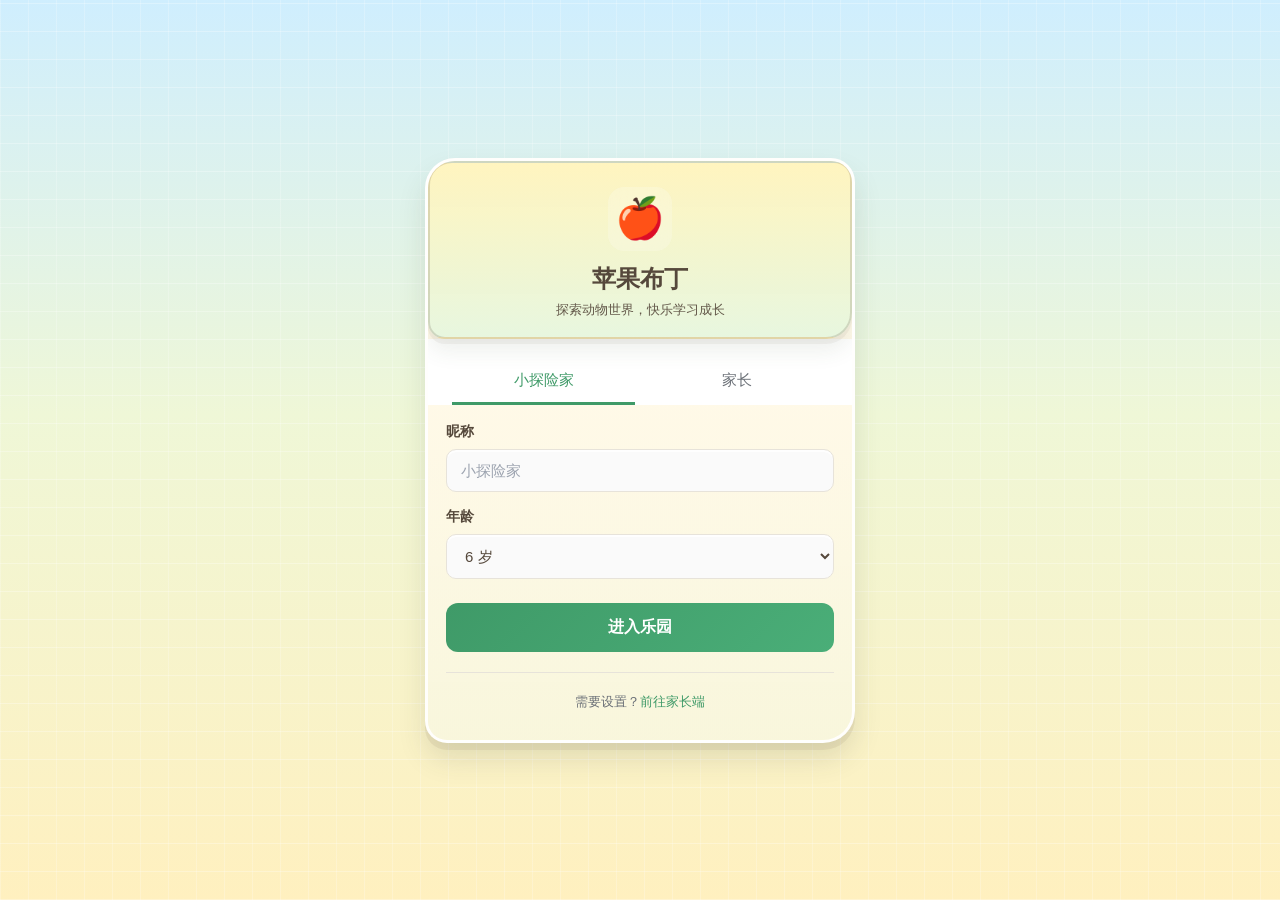
==== commit f89f0be9: "更新" ====
--- a/static/index.html
+++ b/static/index.html
@@ -4,8518 +4,27 @@
     <meta charset="UTF-8">
     <meta name="viewport" content="width=device-width, initial-scale=1.0">
     <title>苹果布丁动物乐园</title>
-    <style>
-        :root {
-            --ink: #1f2933;
-            --muted: #61707d;
-            --line: #d9e5df;
-            --paper: #fffdf7;
-            --surface: #ffffff;
-            --sky: #dff4ff;
-            --green: #3f9a68;
-            --green-dark: #237351;
-            --blue: #2678c7;
-            --blue-soft: #e4f4ff;
-            --yellow: #f4c542;
-            --coral: #ef7d61;
-            --purple: #7b68b3;
-            --shadow: 0 14px 34px rgba(36, 55, 69, 0.13);
-            --radius: 8px;
-            --bottom-nav-height: 74px;
-        }
-
-        * {
-            box-sizing: border-box;
-        }
-
-        html {
-            width: 100%;
-            overflow-x: hidden;
-        }
-
-        body {
-            margin: 0;
-            width: 100%;
-            min-height: 100vh;
-            color: var(--ink);
-            font-family: "Microsoft YaHei", "PingFang SC", Arial, sans-serif;
-            background:
-                linear-gradient(180deg, #dff4ff 0, #eff9f0 44%, #fff8e3 100%);
-            letter-spacing: 0;
-            overflow-x: hidden;
-            display: flex;
-            justify-content: center;
-            align-items: flex-start;
-            padding: 20px 16px;
-        }
-
-        button,
-        input,
-        select,
-        textarea {
-            font: inherit;
-            max-width: 100%;
-            min-width: 0;
-        }
-
-        button {
-            border: 0;
-        }
-
-        .app-root {
-            width: 420px;
-            height: 85vh;
-            background: var(--surface);
-            border-radius: 24px;
-            box-shadow: 0 20px 60px rgba(0,0,0,0.15), 0 0 1px rgba(0,0,0,0.1);
-            overflow: hidden;
-            display: flex;
-            flex-direction: column;
-        }
-
-        .login-screen {
-            min-height: 100vh;
-            display: flex;
-            align-items: center;
-            justify-content: center;
-            padding: 26px;
-        }
-
-        .login-panel,
-        .panel,
-        .animal-tile,
-        .metric,
-        .collection-item,
-        .story-item,
-        .activity-item,
-        .answer-panel {
-            background: rgba(255, 255, 255, 0.94);
-            border: 1px solid rgba(130, 157, 145, 0.28);
-            border-radius: var(--radius);
-            box-shadow: var(--shadow);
-        }
-
-        .story-title {
-            text-align: center;
-            font-size: 22px;
-            font-weight: 600;
-            color: var(--ink);
-            margin: 0 0 16px 0;
-            padding: 0;
-            line-height: 1.5;
-        }
-
-        .login-panel {
-            padding: 28px;
-            align-self: center;
-            max-width: 480px;
-            width: 100%;
-        }
-
-        .brand {
-            display: flex;
-            align-items: center;
-            gap: 12px;
-            margin-bottom: 24px;
-        }
-
-        .brand-mark {
-            width: 52px;
-            height: 52px;
-            display: grid;
-            place-items: center;
-            border-radius: 8px;
-            background: #ffe7a6;
-            border: 1px solid #e9c769;
-            font-size: 28px;
-        }
-
-        .brand h1 {
-            margin: 0;
-            font-size: 28px;
-            line-height: 1.18;
-        }
-
-        .brand p {
-            margin: 6px 0 0;
-            color: var(--muted);
-            line-height: 1.5;
-        }
-
-        .field {
-            margin-bottom: 18px;
-            min-width: 0;
-            max-width: 100%;
-        }
-
-        .field label,
-        .section-label {
-            display: block;
-            margin-bottom: 8px;
-            font-weight: 700;
-            color: #243746;
-        }
-
-        .text-input,
-        .select-input,
-        .textarea-input {
-            display: block;
-            width: 100%;
-            max-width: 100%;
-            min-width: 0;
-            min-height: 46px;
-            border: 1px solid #cbd9d3;
-            border-radius: 8px;
-            padding: 11px 12px;
-            background: #ffffff;
-            color: var(--ink);
-            outline: none;
-            overflow: hidden;
-            text-overflow: ellipsis;
-        }
-
-        .textarea-input {
-            min-height: 118px;
-            resize: vertical;
-            line-height: 1.7;
-            white-space: pre-wrap;
-            overflow-y: auto;
-            overflow-x: hidden;
-            text-overflow: clip;
-            overflow-wrap: anywhere;
-            word-break: break-word;
-        }
-
-        .voice-input-btn {
-            position: absolute;
-            right: 8px;
-            bottom: 8px;
-            width: 48px;
-            height: 48px;
-            border: 0;
-            border-radius: 50%;
-            background: linear-gradient(135deg, #667eea 0%, #764ba2 100%);
-            color: white;
-            font-size: 24px;
-            cursor: pointer;
-            display: flex;
-            align-items: center;
-            justify-content: center;
-            box-shadow: 0 4px 12px rgba(102, 126, 234, 0.3);
-            transition: all 0.3s ease;
-            z-index: 2;
-        }
-
-        .voice-input-btn:hover {
-            transform: scale(1.05);
-            box-shadow: 0 6px 16px rgba(102, 126, 234, 0.4);
-        }
-
-        .voice-input-btn:active,
-        .voice-input-btn.recording {
-            background: linear-gradient(135deg, #f093fb 0%, #f5576c 100%);
-            animation: pulse 1.5s ease-in-out infinite;
-        }
-
-        @keyframes pulse {
-            0%, 100% { transform: scale(1); }
-            50% { transform: scale(1.1); }
-        }
-
-        .voice-status {
-            margin-top: 12px;
-            padding: 16px;
-            background: linear-gradient(135deg, #667eea15 0%, #764ba215 100%);
-            border-radius: 12px;
-            text-align: center;
-        }
-
-        .voice-wave {
-            display: flex;
-            align-items: center;
-            justify-content: center;
-            gap: 4px;
-            height: 40px;
-            margin-bottom: 12px;
-        }
-
-        .wave-bar {
-            width: 4px;
-            height: 8px;
-            background: linear-gradient(135deg, #667eea 0%, #764ba2 100%);
-            border-radius: 2px;
-            animation: wave 1.2s ease-in-out infinite;
-        }
-
-        .wave-bar:nth-child(1) { animation-delay: 0s; }
-        .wave-bar:nth-child(2) { animation-delay: 0.1s; }
-        .wave-bar:nth-child(3) { animation-delay: 0.2s; }
-        .wave-bar:nth-child(4) { animation-delay: 0.3s; }
-        .wave-bar:nth-child(5) { animation-delay: 0.4s; }
-
-        @keyframes wave {
-            0%, 100% { height: 8px; }
-            50% { height: 32px; }
-        }
-
-        #voiceStatusText {
-            margin: 0;
-            font-size: 14px;
-            color: #667eea;
-            font-weight: 500;
-        }
-
-        .text-input:focus,
-        .select-input:focus,
-        .textarea-input:focus {
-            border-color: var(--blue);
-            box-shadow: 0 0 0 3px rgba(38, 120, 199, 0.16);
-        }
-
-        .role-grid,
-        .chip-row,
-        .model-row,
-        .quick-grid,
-        .action-row {
-            display: flex;
-            flex-wrap: wrap;
-            gap: 10px;
-        }
-
-        .role-option,
-        .chip,
-        .nav-item,
-        .animal-chip,
-        .choice-button,
-        .tool-button {
-            min-height: 42px;
-            border-radius: 8px;
-            border: 1px solid #cbd9d3;
-            background: #ffffff;
-            color: var(--ink);
-            cursor: pointer;
-            transition: transform 120ms ease, border-color 120ms ease, background 120ms ease, color 120ms ease;
-        }
-
-        .role-option {
-            flex: 1 1 140px;
-            padding: 12px;
-            text-align: left;
-        }
-
-        .role-option strong {
-            display: block;
-            margin-bottom: 4px;
-        }
-
-        .role-option span {
-            display: block;
-            color: var(--muted);
-            font-size: 13px;
-            line-height: 1.45;
-        }
-
-        .role-option.active,
-        .chip.active,
-        .nav-item.active,
-        .animal-chip.active,
-        .choice-button.active {
-            background: #e6f5ee;
-            border-color: var(--green);
-            color: var(--green-dark);
-        }
-
-        .animal-chip.locked {
-            background: rgba(220, 220, 220, 0.4);
-            border-color: rgba(180, 180, 180, 0.5);
-            color: #999;
-            cursor: not-allowed;
-            opacity: 0.6;
-        }
-
-        .animal-chip.locked:hover {
-            transform: none;
-            border-color: rgba(180, 180, 180, 0.5);
-        }
-
-        .primary-button,
-        .secondary-button,
-        .danger-button {
-            display: inline-flex;
-            align-items: center;
-            justify-content: center;
-            max-width: 100%;
-            min-width: 0;
-            min-height: 46px;
-            border-radius: 8px;
-            padding: 0 16px;
-            cursor: pointer;
-            font-weight: 700;
-            line-height: 1.25;
-            overflow-wrap: anywhere;
-            white-space: normal;
-        }
-
-        .primary-button {
-            background: var(--green);
-            color: #ffffff;
-        }
-
-        .primary-button:disabled {
-            background: #9bbbad;
-            cursor: not-allowed;
-        }
-
-        .secondary-button {
-            background: #f8faf8;
-            color: var(--green-dark);
-            border: 1px solid #bbd3c5;
-        }
-
-        .danger-button {
-            background: #fff2ed;
-            color: #9f3b25;
-            border: 1px solid #f0b49f;
-        }
-
-        .shell {
-            min-height: 100vh;
-            display: grid;
-            grid-template-columns: 238px minmax(0, 1fr);
-        }
-
-        .sidebar {
-            position: sticky;
-            top: 0;
-            height: 100vh;
-            padding: 20px 16px;
-            background: rgba(255, 253, 247, 0.96);
-            border-right: 1px solid rgba(118, 150, 134, 0.28);
-            overflow: auto;
-        }
-
-        .mini-brand {
-            display: flex;
-            gap: 10px;
-            align-items: center;
-            margin-bottom: 18px;
-        }
-
-        .mini-brand .brand-mark {
-            width: 42px;
-            height: 42px;
-            font-size: 23px;
-        }
-
-        .mini-brand strong {
-            display: block;
-            line-height: 1.25;
-        }
-
-        .mini-brand span {
-            color: var(--muted);
-            font-size: 12px;
-        }
-
-        .nav-list {
-            display: grid;
-            gap: 8px;
-        }
-
-        .nav-item {
-            width: 100%;
-            display: flex;
-            align-items: center;
-            gap: 10px;
-            padding: 11px 12px;
-            text-align: left;
-            background: transparent;
-        }
-
-        .nav-icon {
-            width: 28px;
-            height: 28px;
-            display: grid;
-            place-items: center;
-            border-radius: 7px;
-            background: #eef6f1;
-            font-size: 17px;
-            flex: 0 0 auto;
-        }
-
-        .profile-box {
-            margin-top: 18px;
-            padding: 12px;
-            background: #f6fbf8;
-            border: 1px solid #d9e8df;
-            border-radius: 8px;
-        }
-
-        .profile-name {
-            font-weight: 700;
-            margin-bottom: 4px;
-        }
-
-        .profile-meta {
-            color: var(--muted);
-            font-size: 13px;
-            line-height: 1.5;
-        }
-
-        .session-card {
-            min-height: 56px;
-            display: grid;
-            grid-template-columns: 38px minmax(0, 1fr) auto;
-            gap: 10px;
-            align-items: center;
-            padding: 8px 10px;
-            border-radius: 8px;
-            border: 1px solid #cbd9d3;
-            background: #ffffff;
-            color: var(--ink);
-            text-align: left;
-            cursor: pointer;
-        }
-
-        .session-avatar {
-            width: 38px;
-            height: 38px;
-            display: grid;
-            place-items: center;
-            border-radius: 8px;
-            background: #ffe7a6;
-            font-size: 22px;
-        }
-
-        .session-name {
-            display: block;
-            font-weight: 700;
-            line-height: 1.25;
-        }
-
-        .session-meta {
-            display: block;
-            margin-top: 2px;
-            color: var(--muted);
-            font-size: 12px;
-            line-height: 1.35;
-        }
-
-        .session-enter {
-            color: var(--green-dark);
-            font-size: 13px;
-            font-weight: 700;
-        }
-
-        .main {
-            min-width: 0;
-            padding: 16px;
-        }
-
-        .topbar {
-            display: flex;
-            position: relative;
-            align-items: center;
-            justify-content: space-between;
-            gap: 14px;
-            margin-bottom: 18px;
-        }
-
-        .settings-button {
-            width: 40px;
-            height: 40px;
-            display: grid;
-            place-items: center;
-            border-radius: 8px;
-            border: 1px solid rgba(118, 150, 134, 0.3);
-            background: rgba(255, 255, 255, 0.95);
-            color: var(--muted);
-            font-size: 20px;
-            cursor: pointer;
-            transition: all 150ms ease;
-            box-shadow: 0 2px 4px rgba(36, 55, 69, 0.08);
-        }
-
-        .settings-button:hover {
-            background: rgba(255, 255, 255, 1);
-            border-color: var(--green);
-            color: var(--green-dark);
-            transform: translateY(-1px);
-            box-shadow: 0 4px 8px rgba(36, 55, 69, 0.12);
-        }
-
-        .settings-button:active {
-            transform: translateY(0);
-        }
-
-        .settings-menu {
-            position: absolute;
-            right: 0;
-            top: calc(100% + 6px);
-            z-index: 30;
-            width: min(240px, calc(100vw - 32px));
-            border-radius: 10px;
-            border: 1px solid rgba(130, 157, 145, 0.2);
-            background: #ffffff;
-            box-shadow: 0 8px 24px rgba(36, 55, 69, 0.12), 0 2px 6px rgba(36, 55, 69, 0.08);
-            overflow: hidden;
-        }
-
-        .settings-menu-header {
-            padding: 14px 16px 12px;
-            border-bottom: 1px solid rgba(130, 157, 145, 0.12);
-            background: rgba(248, 250, 248, 0.6);
-        }
-
-        .settings-menu-header h3 {
-            margin: 0;
-            font-size: 14px;
-            font-weight: 600;
-            color: var(--muted);
-            text-transform: uppercase;
-            letter-spacing: 0.5px;
-        }
-
-        .settings-menu-body {
-            padding: 14px 16px;
-        }
-
-        .user-info {
-            display: flex;
-            flex-direction: column;
-            gap: 4px;
-        }
-
-        .user-name {
-            font-size: 16px;
-            font-weight: 600;
-            color: var(--ink);
-            line-height: 1.3;
-        }
-
-        .user-meta {
-            font-size: 13px;
-            color: var(--muted);
-            line-height: 1.4;
-        }
-
-        .settings-menu-footer {
-            padding: 10px;
-            border-top: 1px solid rgba(130, 157, 145, 0.12);
-            background: rgba(248, 250, 248, 0.4);
-        }
-
-        .logout-button {
-            width: 100%;
-            display: flex;
-            align-items: center;
-            justify-content: center;
-            gap: 8px;
-            padding: 9px 14px;
-            border: 1px solid rgba(220, 53, 69, 0.2);
-            border-radius: 6px;
-            background: #ffffff;
-            color: #dc3545;
-            font-size: 13px;
-            font-weight: 500;
-            cursor: pointer;
-            transition: all 120ms ease;
-        }
-
-        .logout-button:hover {
-            background: rgba(220, 53, 69, 0.08);
-            border-color: rgba(220, 53, 69, 0.4);
-            transform: translateY(-1px);
-        }
-
-        .logout-button:active {
-            transform: translateY(0);
-        }
-
-        .logout-button svg {
-            flex: 0 0 auto;
-            opacity: 0.85;
-        }
-
-        .page-title h2 {
-            margin: 0;
-            font-size: 26px;
-            line-height: 1.25;
-        }
-
-        .page-title p {
-            margin: 5px 0 0;
-            color: var(--muted);
-            line-height: 1.5;
-        }
-
-        .view {
-            display: grid;
-            gap: 16px;
-            min-width: 0;
-            max-width: 100%;
-        }
-
-        .grid-2 {
-            display: grid;
-            grid-template-columns: 1fr;
-            gap: 16px;
-            align-items: start;
-            min-width: 0;
-            max-width: 100%;
-        }
-
-        .grid-3 {
-            display: grid;
-            grid-template-columns: repeat(2, 1fr);
-            gap: 12px;
-            min-width: 0;
-            max-width: 100%;
-        }
-
-        .panel {
-            padding: 16px;
-            min-width: 0;
-            max-width: 100%;
-        }
-
-        .panel-title {
-            display: flex;
-            align-items: center;
-            justify-content: space-between;
-            gap: 12px;
-            margin-bottom: 4px;
-            min-width: 0;
-        }
-
-        .panel-title h3 {
-            margin: 0;
-            font-size: 18px;
-            min-width: 0;
-            overflow-wrap: anywhere;
-        }
-
-        .panel-title span {
-            color: var(--muted);
-            font-size: 13px;
-            min-width: 0;
-            overflow-wrap: anywhere;
-        }
-
-        .map-canvas {
-            position: relative;
-            min-height: 470px;
-            overflow: hidden;
-            border-radius: 8px;
-            border: 1px solid #b9d6cd;
-            background:
-                linear-gradient(180deg, #cfefff 0 27%, #f5f5cf 27% 100%);
-        }
-
-        .map-canvas::before {
-            content: "";
-            position: absolute;
-            inset: 0;
-            background:
-                linear-gradient(145deg, transparent 0 44%, rgba(44, 137, 92, 0.18) 44% 46%, transparent 46% 100%),
-                linear-gradient(18deg, transparent 0 58%, rgba(38, 120, 199, 0.18) 58% 63%, transparent 63% 100%);
-            pointer-events: none;
-        }
-
-        .biome {
-            position: absolute;
-            border-radius: 8px;
-            border: 1px solid rgba(45, 78, 65, 0.12);
-            box-shadow: inset 0 0 0 999px rgba(255, 255, 255, 0.04);
-        }
-
-        .biome.forest {
-            left: -4%;
-            top: 30%;
-            width: 38%;
-            height: 48%;
-            background: #89c877;
-            clip-path: polygon(0 10%, 80% 0, 100% 70%, 38% 100%, 0 82%);
-        }
-
-        .biome.mountain {
-            left: 22%;
-            top: 21%;
-            width: 30%;
-            height: 40%;
-            background: #b6c3b6;
-            clip-path: polygon(4% 78%, 34% 8%, 54% 51%, 73% 16%, 100% 83%);
-        }
-
-        .biome.grassland {
-            left: 39%;
-            top: 44%;
-            width: 34%;
-            height: 36%;
-            background: #c8d96f;
-            clip-path: polygon(4% 22%, 92% 0, 100% 86%, 7% 100%);
-        }
-
-        .biome.ocean {
-            right: -5%;
-            top: 32%;
-            width: 39%;
-            height: 54%;
-            background: #75c9da;
-            clip-path: polygon(18% 0, 100% 0, 100% 100%, 5% 84%, 0 30%);
-        }
-
-        .biome.wetland {
-            left: 19%;
-            bottom: -4%;
-            width: 36%;
-            height: 30%;
-            background: #96c7a6;
-            clip-path: polygon(0 18%, 86% 0, 100% 68%, 8% 100%);
-        }
-
-        .biome.polar {
-            right: 4%;
-            top: 8%;
-            width: 31%;
-            height: 28%;
-            background: #f3fbff;
-            clip-path: polygon(0 40%, 27% 8%, 58% 28%, 100% 0, 96% 88%, 8% 100%);
-        }
-
-        .biome.desert {
-            left: 53%;
-            bottom: 2%;
-            width: 28%;
-            height: 27%;
-            background: #eecb74;
-            clip-path: polygon(0 18%, 68% 0, 100% 56%, 20% 100%);
-        }
-
-        .map-label {
-            position: absolute;
-            padding: 5px 8px;
-            border-radius: 8px;
-            background: rgba(255, 255, 255, 0.82);
-            border: 1px solid rgba(104, 132, 120, 0.24);
-            color: #355244;
-            font-size: 13px;
-            font-weight: 700;
-        }
-
-        .marker {
-            position: absolute;
-            width: 82px;
-            min-height: 82px;
-            padding: 7px 5px;
-            display: grid;
-            place-items: center;
-            gap: 2px;
-            border-radius: 8px;
-            background: rgba(255, 255, 255, 0.92);
-            border: 2px solid rgba(255, 255, 255, 0.94);
-            color: var(--ink);
-            box-shadow: 0 10px 22px rgba(34, 63, 73, 0.16);
-            cursor: pointer;
-            transform: translate(-50%, -50%);
-            transition: all 0.3s ease;
-        }
-
-        .marker.locked {
-            background: rgba(200, 200, 200, 0.5);
-            border-color: rgba(150, 150, 150, 0.6);
-            cursor: not-allowed;
-            opacity: 0.6;
-        }
-
-        .marker.locked .animal-face {
-            filter: grayscale(100%);
-            opacity: 0.4;
-        }
-
-        .marker.locked .animal-name {
-            color: #888;
-        }
-
-        .marker.almost-unlocked {
-            border-color: var(--green);
-            box-shadow: 0 10px 22px rgba(63, 154, 104, 0.3), 0 0 0 2px rgba(63, 154, 104, 0.2);
-            animation: pulse 2s ease-in-out infinite;
-        }
-
-        @keyframes pulse {
-            0%, 100% {
-                box-shadow: 0 10px 22px rgba(63, 154, 104, 0.3), 0 0 0 2px rgba(63, 154, 104, 0.2);
-            }
-            50% {
-                box-shadow: 0 10px 22px rgba(63, 154, 104, 0.5), 0 0 0 4px rgba(63, 154, 104, 0.3);
-            }
-        }
-
-        .lock-badge {
-            position: absolute;
-            top: -6px;
-            right: -6px;
-            width: 24px;
-            height: 24px;
-            background: linear-gradient(135deg, #cbd9d3 0%, #9fb3a8 100%);
-            border-radius: 50%;
-            display: flex;
-            align-items: center;
-            justify-content: center;
-            font-size: 12px;
-            box-shadow: 0 2px 6px rgba(0, 0, 0, 0.2);
-        }
-
-        .unlock-progress {
-            position: absolute;
-            bottom: 2px;
-            left: 5px;
-            right: 5px;
-            height: 4px;
-            background: rgba(200, 200, 200, 0.3);
-            border-radius: 2px;
-            overflow: hidden;
-        }
-
-        .unlock-progress-bar {
-            height: 100%;
-            background: linear-gradient(90deg, var(--green) 0%, #5cb85c 100%);
-            transition: width 0.3s ease;
-        }
-
-        .unlock-hint {
-            position: absolute;
-            bottom: -32px;
-            left: 50%;
-            transform: translateX(-50%);
-            background: rgba(0, 0, 0, 0.8);
-            color: white;
-            padding: 6px 12px;
-            border-radius: 6px;
-            font-size: 12px;
-            white-space: nowrap;
-            opacity: 0;
-            pointer-events: none;
-            transition: opacity 0.2s ease;
-            z-index: 10;
-        }
-
-        .marker.locked:hover .unlock-hint {
-            opacity: 1;
-        }
-
-        .marker.active {
-            border-color: var(--coral);
-            background: #fff3ec;
-        }
-
-        .marker .animal-face {
-            font-size: 30px;
-            line-height: 1;
-        }
-
-        .marker .animal-name {
-            font-weight: 700;
-            font-size: 13px;
-            line-height: 1.15;
-            text-align: center;
-        }
-
-        .animal-summary {
-            display: grid;
-            gap: 12px;
-        }
-
-        .animal-hero {
-            display: grid;
-            grid-template-columns: 78px minmax(0, 1fr);
-            gap: 14px;
-            align-items: center;
-        }
-
-        .animal-avatar {
-            width: 78px;
-            height: 78px;
-            display: grid;
-            place-items: center;
-            border-radius: 8px;
-            background: #fff0c8;
-            border: 1px solid #ecd48d;
-            font-size: 42px;
-        }
-
-        .animal-hero h3 {
-            margin: 0 0 6px;
-            font-size: 24px;
-        }
-
-        .animal-hero p,
-        .detail-list p {
-            margin: 0;
-            color: var(--muted);
-            line-height: 1.65;
-        }
-
-        .detail-list {
-            display: grid;
-            gap: 10px;
-        }
-
-        .detail-list strong {
-            color: var(--ink);
-        }
-
-        .animal-grid {
-            display: grid;
-            grid-template-columns: repeat(auto-fit, minmax(180px, 1fr));
-            gap: 12px;
-        }
-
-        .animal-tile {
-            padding: 14px;
-            cursor: pointer;
-        }
-
-        .animal-tile.active {
-            border-color: var(--coral);
-            background: #fff8f3;
-        }
-
-        .animal-tile h4 {
-            margin: 8px 0 6px;
-            font-size: 17px;
-        }
-
-        .animal-tile p {
-            margin: 0;
-            color: var(--muted);
-            line-height: 1.55;
-            font-size: 14px;
-        }
-
-        .animal-chip,
-        .chip,
-        .choice-button,
-        .tool-button {
-            padding: 9px 12px;
-        }
-
-        .animal-chip {
-            display: inline-flex;
-            align-items: center;
-            gap: 6px;
-        }
-
-        .answer-panel {
-            padding: 16px;
-            min-height: 142px;
-            line-height: 1.75;
-            white-space: pre-wrap;
-            overflow-wrap: anywhere;
-            word-break: break-word;
-        }
-
-        #storyAnswer {
-            padding: 0 16px 16px 16px;
-            min-height: 80px;
-        }
-
-        #storyAnswer .story-title {
-            padding-top: 0;
-            margin-top: -2px;
-            line-height: 1.2;
-        }
-
-        .answer-panel.loading {
-            color: var(--blue);
-            background: #eef8ff;
-        }
-
-        .answer-panel.error {
-            color: #a83d2b;
-            background: #fff4ef;
-            border-color: #efc6b6;
-        }
-
-        .meta-line {
-            color: var(--muted);
-            font-size: 13px;
-            margin-top: 8px;
-            line-height: 1.5;
-            overflow-wrap: anywhere;
-            word-break: break-word;
-        }
-
-        .quiz-box {
-            display: grid;
-            gap: 10px;
-        }
-
-        .quiz-question {
-            margin: 0;
-            line-height: 1.6;
-            font-weight: 700;
-        }
-
-        .choice-list {
-            display: grid;
-            gap: 8px;
-        }
-
-        .choice-button {
-            text-align: left;
-            background: #ffffff;
-        }
-
-        .choice-button.correct {
-            background: #e6f5ee;
-            border-color: var(--green);
-        }
-
-        .choice-button.wrong {
-            background: #fff0ec;
-            border-color: var(--coral);
-        }
-
-        .doctor-note {
-            padding: 12px;
-            border-radius: 8px;
-            background: #fff6df;
-            border: 1px solid #eed38c;
-            color: #72520e;
-            line-height: 1.6;
-        }
-
-        .care-status-line {
-            display: grid;
-            grid-template-columns: 58px minmax(0, 1fr);
-            gap: 12px;
-            align-items: center;
-            margin-bottom: 12px;
-        }
-
-        .care-status-line .animal-avatar {
-            width: 58px;
-            height: 58px;
-            font-size: 32px;
-        }
-
-        .care-status-line strong {
-            display: block;
-            margin-bottom: 4px;
-        }
-
-        .care-status-line p {
-            margin: 0;
-            color: var(--muted);
-            line-height: 1.55;
-        }
-
-        .care-summary {
-            display: grid;
-            grid-template-columns: repeat(2, minmax(0, 1fr));
-            gap: 10px;
-            margin-bottom: 10px;
-        }
-
-        .care-stat {
-            padding: 11px 12px;
-            border-radius: 8px;
-            border: 1px solid #d7e6de;
-            background: #f8fbf8;
-        }
-
-        .care-stat strong {
-            display: block;
-            color: var(--green-dark);
-            font-size: 23px;
-            line-height: 1.15;
-        }
-
-        .care-stat span {
-            color: var(--muted);
-            font-size: 13px;
-            line-height: 1.5;
-        }
-
-        .care-answer {
-            min-height: 126px;
-        }
-
-        .imagine-stage {
-            min-height: 260px;
-            display: grid;
-            place-items: center;
-            border-radius: 8px;
-            border: 1px solid #c8d8d0;
-            background:
-                linear-gradient(180deg, #dbf2ff 0 48%, #d8efcd 48% 100%);
-            overflow: hidden;
-        }
-
-        .creature-preview {
-            width: min(270px, 88%);
-            aspect-ratio: 1;
-            position: relative;
-            display: grid;
-            place-items: center;
-        }
-
-        .creature-body {
-            width: 150px;
-            height: 118px;
-            border-radius: 46% 46% 38% 38%;
-            background: var(--creature-color, #8ccf88);
-            border: 4px solid rgba(32, 56, 48, 0.18);
-            position: relative;
-            display: grid;
-            place-items: center;
-            box-shadow: 0 16px 22px rgba(47, 83, 70, 0.18);
-        }
-
-        .creature-body::before,
-        .creature-body::after {
-            content: "";
-            position: absolute;
-            top: -28px;
-            width: 42px;
-            height: 48px;
-            border-radius: 50% 50% 20% 20%;
-            background: inherit;
-            border: 4px solid rgba(32, 56, 48, 0.18);
-        }
-
-        .creature-body::before {
-            left: 18px;
-            transform: rotate(-18deg);
-        }
-
-        .creature-body::after {
-            right: 18px;
-            transform: rotate(18deg);
-        }
-
-        .creature-face {
-            position: relative;
-            z-index: 1;
-            font-size: 44px;
-            line-height: 1;
-        }
-
-        .wing {
-            position: absolute;
-            width: 76px;
-            height: 100px;
-            top: 72px;
-            background: rgba(255, 255, 255, 0.62);
-            border: 3px solid rgba(38, 120, 199, 0.22);
-            border-radius: 78% 22% 78% 22%;
-        }
-
-        .wing.left {
-            left: 20px;
-            transform: rotate(-23deg);
-        }
-
-        .wing.right {
-            right: 20px;
-            transform: scaleX(-1) rotate(-23deg);
-        }
-
-        .tail {
-            position: absolute;
-            width: 82px;
-            height: 38px;
-            right: 20px;
-            bottom: 68px;
-            border-radius: 50%;
-            background: var(--creature-color, #8ccf88);
-            border: 4px solid rgba(32, 56, 48, 0.18);
-            transform: rotate(-14deg);
-        }
-
-        .horn {
-            position: absolute;
-            top: 31px;
-            left: 50%;
-            width: 34px;
-            height: 54px;
-            background: #ffe08b;
-            clip-path: polygon(50% 0, 100% 100%, 0 100%);
-            transform: translateX(-50%);
-            border-radius: 8px;
-        }
-
-        .route-imagine {
-            position: relative;
-            padding: 0 0 calc(var(--bottom-nav-height) + env(safe-area-inset-bottom));
-            background:
-                radial-gradient(circle at 18% 13%, rgba(255, 255, 255, 0.86) 0 22px, transparent 23px),
-                radial-gradient(circle at 80% 16%, rgba(255, 255, 255, 0.58) 0 28px, transparent 29px),
-                linear-gradient(180deg, #fff0be 0, #ffeab1 21%, #cbe9a6 72%, #98d68b 100%);
-        }
-
-        .route-imagine::before,
-        .route-imagine::after {
-            content: "";
-            position: absolute;
-            z-index: 0;
-            pointer-events: none;
-        }
-
-        .route-imagine::before {
-            inset: 84px 0 auto;
-            height: 128px;
-            background:
-                radial-gradient(ellipse at 6% 100%, #579e68 0 18px, transparent 19px),
-                radial-gradient(ellipse at 13% 100%, #7dbf65 0 30px, transparent 31px),
-                radial-gradient(ellipse at 88% 100%, #5aa56d 0 28px, transparent 29px),
-                radial-gradient(ellipse at 95% 100%, #79ba63 0 40px, transparent 41px);
-            opacity: 0.92;
-        }
-
-        .route-imagine::after {
-            inset: auto 0 0;
-            height: 92px;
-            background:
-                radial-gradient(circle at 10% 78%, #70bd70 0 30px, transparent 31px),
-                radial-gradient(circle at 27% 94%, #8ed277 0 35px, transparent 36px),
-                radial-gradient(circle at 72% 92%, #85ca70 0 38px, transparent 39px),
-                radial-gradient(circle at 94% 86%, #67b765 0 32px, transparent 33px);
-            opacity: 0.72;
-        }
-
-        .route-imagine .topbar {
-            z-index: 2;
-            margin: 0;
-            padding: 18px 18px 8px;
-            background: transparent;
-            border-bottom: 0;
-            backdrop-filter: none;
-        }
-
-        .route-imagine .page-title h2 {
-            color: #6d4724;
-            font-size: 26px;
-            font-weight: 900;
-            text-shadow: 0 2px 0 rgba(255, 255, 255, 0.75);
-        }
-
-        .route-imagine .page-title p {
-            display: none;
-        }
-
-        .route-imagine .settings-button {
-            background: rgba(255, 255, 255, 0.78);
-            border-color: rgba(238, 197, 104, 0.72);
-            color: #7e582f;
-            box-shadow: 0 8px 16px rgba(127, 85, 35, 0.14);
-        }
-
-        .imagine-screen {
-            position: relative;
-            z-index: 1;
-            display: grid;
-            gap: 6px;
-            padding: 0 12px 14px;
-        }
-
-        .imagine-prompt {
-            width: fit-content;
-            max-width: calc(100% - 44px);
-            margin: 0 auto;
-            padding: 13px 18px;
-            border-radius: 999px;
-            background: rgba(255, 255, 255, 0.88);
-            color: #72502e;
-            font-weight: 800;
-            line-height: 1.25;
-            box-shadow: 0 8px 18px rgba(120, 82, 36, 0.14);
-        }
-
-        .creator-board {
-            display: grid;
-            grid-template-columns: 82px minmax(0, 1fr) 82px;
-            gap: 8px;
-            align-items: start;
-        }
-
-        .material-rail {
-            display: grid;
-            gap: 8px;
-        }
-
-        .material-group {
-            padding: 7px 6px;
-            border-radius: 20px;
-            background: rgba(255, 253, 235, 0.93);
-            border: 2px solid rgba(242, 216, 143, 0.9);
-            box-shadow: 0 8px 16px rgba(102, 124, 61, 0.16);
-        }
-
-        .material-title {
-            margin: 0 0 6px;
-            color: #6d4724;
-            font-weight: 900;
-            text-align: center;
-            line-height: 1.1;
-        }
-
-        .material-list {
-            display: grid;
-            gap: 5px;
-        }
-
-        .asset-list {
-            max-height: 150px;
-            overflow-y: auto;
-            padding-right: 2px;
-        }
-
-        .asset-list::-webkit-scrollbar {
-            width: 0;
-        }
-
-        .material-button {
-            min-height: 45px;
-            border-radius: 12px;
-            border: 2px solid #f0dfb6;
-            background: rgba(255, 255, 255, 0.9);
-            display: grid;
-            place-items: center;
-            cursor: pointer;
-            box-shadow: inset 0 -4px 0 rgba(151, 115, 58, 0.06);
-        }
-
-        .material-button {
-            position: relative;
-            overflow: hidden;
-        }
-
-        .material-button[draggable="true"] {
-            touch-action: none;
-        }
-
-        .material-button.active {
-            border-color: #82bf54;
-            box-shadow: 0 0 0 3px rgba(130, 191, 84, 0.18), inset 0 -4px 0 rgba(151, 115, 58, 0.06);
-        }
-
-        .material-button::after {
-            content: "";
-            position: absolute;
-            right: 5px;
-            top: 5px;
-            width: 14px;
-            height: 14px;
-            border-radius: 50%;
-            background: #82bf54;
-            opacity: 0;
-            box-shadow: inset 0 -2px 0 rgba(59, 123, 43, 0.18);
-        }
-
-        .material-button.active::after {
-            opacity: 1;
-        }
-
-        .part-mini {
-            position: relative;
-            width: 43px;
-            height: 34px;
-            display: block;
-            filter: drop-shadow(0 5px 5px rgba(93, 72, 45, 0.18));
-        }
-
-        .mini-body-panda,
-        .mini-body-puppy,
-        .mini-body-bunny {
-            width: 38px;
-            height: 31px;
-            margin: 2px auto 0;
-            border-radius: 48% 48% 42% 42%;
-            background:
-                radial-gradient(circle at 32% 45%, #253c5b 0 4px, #fff 5px 6px, transparent 7px),
-                radial-gradient(circle at 68% 45%, #253c5b 0 4px, #fff 5px 6px, transparent 7px),
-                radial-gradient(circle at 50% 64%, #3b2b24 0 3px, transparent 4px),
-                radial-gradient(ellipse at 50% 64%, #fff8ee 0 15px, transparent 16px),
-                linear-gradient(145deg, #9bd0fb, #5fa7e8);
-        }
-
-        .mini-body-panda::before,
-        .mini-body-panda::after,
-        .mini-body-puppy::before,
-        .mini-body-puppy::after,
-        .mini-body-bunny::before,
-        .mini-body-bunny::after {
-            content: "";
-            position: absolute;
-            top: -4px;
-            width: 14px;
-            height: 14px;
-            border-radius: 50%;
-            background: #2d5d91;
-        }
-
-        .mini-body-panda::before,
-        .mini-body-puppy::before,
-        .mini-body-bunny::before {
-            left: 4px;
-        }
-
-        .mini-body-panda::after,
-        .mini-body-puppy::after,
-        .mini-body-bunny::after {
-            right: 4px;
-        }
-
-        .mini-body-puppy {
-            background:
-                radial-gradient(circle at 32% 45%, #253c5b 0 4px, #fff 5px 6px, transparent 7px),
-                radial-gradient(circle at 68% 45%, #253c5b 0 4px, #fff 5px 6px, transparent 7px),
-                radial-gradient(circle at 50% 64%, #3b2b24 0 3px, transparent 4px),
-                linear-gradient(145deg, #f0ba77, #c77846);
-        }
-
-        .mini-body-puppy::before,
-        .mini-body-puppy::after {
-            height: 20px;
-            background: #9d5d36;
-            transform-origin: 50% 0;
-        }
-
-        .mini-body-puppy::before {
-            transform: rotate(24deg);
-        }
-
-        .mini-body-puppy::after {
-            transform: rotate(-24deg);
-        }
-
-        .mini-body-bunny {
-            background:
-                radial-gradient(circle at 32% 45%, #253c5b 0 4px, #fff 5px 6px, transparent 7px),
-                radial-gradient(circle at 68% 45%, #253c5b 0 4px, #fff 5px 6px, transparent 7px),
-                radial-gradient(circle at 50% 64%, #3b2b24 0 3px, transparent 4px),
-                linear-gradient(145deg, #fff4e6, #e8d7c2);
-        }
-
-        .mini-body-bunny::before,
-        .mini-body-bunny::after {
-            top: -20px;
-            width: 10px;
-            height: 30px;
-            border-radius: 50% 50% 32% 32%;
-            background: linear-gradient(90deg, #fff6eb 0 25%, #ffc8d7 26% 74%, #fff6eb 75%);
-        }
-
-        .mini-wing-angel,
-        .mini-wing-butterfly,
-        .mini-wing-bat {
-            width: 42px;
-            height: 30px;
-            margin: 2px auto 0;
-            border-radius: 78% 22% 78% 24%;
-            background:
-                linear-gradient(150deg, transparent 0 32%, rgba(255, 255, 255, 0.58) 33% 38%, transparent 39% 100%),
-                linear-gradient(170deg, transparent 0 58%, rgba(255, 255, 255, 0.42) 59% 64%, transparent 65% 100%),
-                linear-gradient(145deg, #bfe7ff, #5fa8eb);
-            box-shadow: inset 7px -6px 0 rgba(42, 105, 176, 0.12);
-        }
-
-        .mini-wing-butterfly {
-            border-radius: 64% 36% 58% 42%;
-            background:
-                radial-gradient(circle at 32% 35%, rgba(255, 255, 255, 0.62) 0 5px, transparent 6px),
-                radial-gradient(circle at 70% 64%, rgba(242, 104, 154, 0.38) 0 6px, transparent 7px),
-                linear-gradient(145deg, #ffc5d7, #ffd870);
-        }
-
-        .mini-wing-bat {
-            border-radius: 70% 30% 58% 42%;
-            background:
-                linear-gradient(150deg, rgba(255, 255, 255, 0.16), transparent 38%),
-                linear-gradient(145deg, #7b68a6, #403867);
-        }
-
-        .mini-tail-leaf {
-            width: 40px;
-            height: 29px;
-            margin: 3px auto 0;
-            border-radius: 50%;
-            background: linear-gradient(145deg, #6eb6f2, #356ee9);
-        }
-
-        .mini-tail-leaf {
-            border-radius: 78% 12% 78% 16%;
-            background: linear-gradient(145deg, #aee778, #57a85a);
-            transform: rotate(-12deg);
-        }
-
-        .mini-tail-leaf::before {
-            content: "";
-            position: absolute;
-            left: 9px;
-            top: 14px;
-            width: 28px;
-            height: 3px;
-            border-radius: 999px;
-            background: rgba(255, 255, 255, 0.58);
-            transform: rotate(-18deg);
-        }
-
-        .mini-horn {
-            position: relative;
-            width: 30px;
-            height: 38px;
-            display: block;
-            clip-path: polygon(50% 0, 88% 100%, 12% 100%);
-            border-radius: 50% 50% 16% 16%;
-            background:
-                linear-gradient(120deg, transparent 0 43%, rgba(255, 255, 255, 0.7) 44% 52%, transparent 53% 100%),
-                linear-gradient(180deg, #fff5a5 0, #ffc75a 50%, #df8331 100%);
-            filter: drop-shadow(0 5px 5px rgba(93, 72, 45, 0.18));
-        }
-
-        .material-img {
-            position: relative;
-            z-index: 1;
-            display: block;
-            width: 48px;
-            height: 40px;
-            object-fit: contain;
-            filter: drop-shadow(0 5px 5px rgba(93, 72, 45, 0.18));
-        }
-
-        .stage-card {
-            min-width: 0;
-            padding: 0;
-            border-radius: 22px;
-            background: transparent;
-            border: 0;
-            box-shadow: none;
-        }
-
-        .route-imagine .imagine-stage {
-            position: relative;
-            display: grid;
-            place-items: center;
-            min-height: 292px;
-            border-radius: 18px;
-            border: 0;
-            background:
-                radial-gradient(circle at 24% 22%, rgba(255, 255, 255, 0.54) 0 26px, transparent 27px),
-                radial-gradient(circle at 78% 30%, rgba(255, 255, 255, 0.42) 0 24px, transparent 25px),
-                linear-gradient(180deg, #fff8e8 0, #dff1cf 66%, #a9d67d 100%);
-            overflow: hidden;
-        }
-
-        .route-imagine .imagine-stage.drag-over {
-            outline: 3px solid rgba(130, 191, 84, 0.5);
-            outline-offset: -6px;
-        }
-
-        .route-imagine .imagine-stage::before {
-            content: "";
-            position: absolute;
-            inset: auto 12px 10px;
-            height: 72px;
-            border-radius: 50%;
-            background: #9acb66;
-            box-shadow: 0 12px 0 #79b55e;
-        }
-
-        .route-imagine .creature-preview {
-            position: static;
-            width: 100%;
-            max-width: 292px;
-            z-index: 1;
-        }
-
-        .raster-creature {
-            height: 292px;
-            margin: 0 auto;
-        }
-
-        .creature-color-glow {
-            position: absolute;
-            z-index: 0;
-            left: 50%;
-            bottom: 46px;
-            width: 164px;
-            height: 164px;
-            transform: translateX(-50%);
-            border-radius: 50%;
-            background: var(--creature-color, #8fc6f5);
-            opacity: 0.32;
-            filter: blur(18px);
-        }
-
-        .creature-asset {
-            position: absolute;
-            object-fit: contain;
-            user-select: none;
-            touch-action: none;
-        }
-
-        .asset-wing {
-            z-index: 1;
-            top: 66px;
-            left: 50%;
-            width: 200px;
-            max-height: 138px;
-            transform: translate(calc(-50% + var(--part-x, 0px)), var(--part-y, 0px)) rotate(var(--part-rotation, 0deg)) scale(var(--part-scale, 1));
-            filter: drop-shadow(0 10px 10px rgba(64, 103, 143, 0.18));
-            cursor: grab;
-        }
-
-        .asset-tail {
-            z-index: 2;
-            right: 22px;
-            bottom: 72px;
-            width: 92px;
-            max-height: 116px;
-            transform: translate(var(--part-x, 0px), var(--part-y, 0px)) rotate(calc(-8deg + var(--part-rotation, 0deg))) scale(var(--part-scale, 1));
-            filter: drop-shadow(0 8px 8px rgba(83, 76, 52, 0.18));
-            cursor: grab;
-        }
-
-        .asset-body {
-            z-index: 3;
-            left: 50%;
-            bottom: 50px;
-            width: 125px;
-            max-height: 250px;
-            transform: translateX(-50%) scale(var(--part-scale, 1));
-            filter: drop-shadow(0 16px 14px rgba(69, 83, 72, 0.24));
-            transform-origin: center bottom;
-            cursor: ns-resize;
-        }
-
-        .asset-body[data-body="snake"],
-        .asset-body[data-body="chick"],
-        .asset-body[data-body="pig"],
-        .asset-body[data-body="panda"],
-        .asset-body[data-body="rabbit"],
-        .asset-body[data-body="dog"],
-        .asset-body[data-body="cat"]{
-            width: 125px;
-            bottom: 50px;
-        }
-
-        .asset-wing[data-wing="bat"],
-        .asset-wing[data-wing="dragon"],
-        .asset-wing[data-wing="cloud"],
-        .asset-wing[data-wing="angel"],
-        .asset-wing[data-wing="fairy"]{
-            top: 66px;
-            width: 200px;
-        }
-
-        .asset-tail[data-tail="dino"],
-        .asset-tail[data-tail="cat"] {
-            right: 12px;
-            bottom: 58px;
-            width: 104px;
-        }
-
-        .asset-tail[data-tail="puppy"] {
-            right: 30px;
-            bottom: 54px;
-            width: 84px;
-        }
-
-        .asset-horn {
-            position: absolute;
-            z-index: 4;
-            left: 50%;
-            top: 44px;
-            width: 44px;
-            height: 74px;
-            transform: translate(calc(-50% + var(--part-x, 0px)), var(--part-y, 0px)) rotate(var(--part-rotation, 0deg)) scale(var(--part-scale, 1));
-            border-radius: 50% 50% 18% 18%;
-            background:
-                linear-gradient(120deg, transparent 0 45%, rgba(255, 255, 255, 0.6) 46% 53%, transparent 54% 100%),
-                linear-gradient(180deg, #fff4a3 0, #ffc75a 48%, #e88d34 100%);
-            clip-path: polygon(50% 0, 88% 100%, 12% 100%);
-            filter: drop-shadow(0 8px 8px rgba(129, 91, 28, 0.18));
-            cursor: grab;
-            touch-action: none;
-        }
-
-        .creature-asset.selected-part,
-        .asset-horn.selected-part {
-            filter: drop-shadow(0 0 7px #fff) drop-shadow(0 0 6px #ffb43c);
-        }
-
-        .route-imagine .creature-body {
-            width: 134px;
-            height: 154px;
-            border-radius: 48% 48% 42% 42%;
-            background:
-                radial-gradient(circle at 50% 64%, rgba(255, 255, 255, 0.9) 0 37px, transparent 38px),
-                radial-gradient(circle at 34% 34%, rgba(255, 255, 255, 0.22) 0 18px, transparent 19px),
-                var(--creature-color, #8ccf88);
-            border: 0;
-            box-shadow: 0 14px 22px rgba(63, 76, 84, 0.22);
-        }
-
-        .route-imagine .creature-body::before,
-        .route-imagine .creature-body::after {
-            top: -14px;
-            width: 46px;
-            height: 46px;
-            border: 0;
-            border-radius: 50%;
-            background: var(--ear-color, #2a5d91);
-            box-shadow: inset 0 -10px 0 rgba(0, 0, 0, 0.06);
-        }
-
-        .route-imagine .creature-body::before {
-            left: 5px;
-        }
-
-        .route-imagine .creature-body::after {
-            right: 5px;
-        }
-
-        .creature-body.body-puppy::before,
-        .creature-body.body-puppy::after {
-            top: -4px;
-            height: 58px;
-            border-radius: 54% 54% 62% 62%;
-            transform-origin: 50% 0;
-        }
-
-        .creature-body.body-puppy::before {
-            transform: rotate(22deg);
-        }
-
-        .creature-body.body-puppy::after {
-            transform: rotate(-22deg);
-        }
-
-        .creature-body.body-bunny::before,
-        .creature-body.body-bunny::after {
-            top: -55px;
-            width: 30px;
-            height: 78px;
-            border-radius: 50% 50% 34% 34%;
-            background:
-                linear-gradient(90deg, transparent 0 24%, rgba(255, 205, 214, 0.9) 25% 75%, transparent 76%),
-                var(--ear-color, #f6eee1);
-        }
-
-        .route-imagine .creature-face {
-            width: 96px;
-            height: 74px;
-            margin-top: -20px;
-            display: block;
-            position: relative;
-            z-index: 3;
-            border-radius: 46% 46% 50% 50%;
-            background:
-                radial-gradient(circle at 31% 42%, #233854 0 8px, #ffffff 9px 12px, transparent 13px),
-                radial-gradient(circle at 69% 42%, #233854 0 8px, #ffffff 9px 12px, transparent 13px),
-                radial-gradient(circle at 28% 64%, rgba(255, 139, 128, 0.35) 0 8px, transparent 9px),
-                radial-gradient(circle at 72% 64%, rgba(255, 139, 128, 0.35) 0 8px, transparent 9px),
-                radial-gradient(circle at 50% 58%, #3a2a24 0 5px, transparent 6px),
-                radial-gradient(ellipse at 50% 74%, #e36d64 0 10px, transparent 11px),
-                radial-gradient(ellipse at 50% 60%, #fff8ec 0 44px, transparent 45px);
-            font-size: 0;
-        }
-
-        .creature-arm {
-            position: absolute;
-            z-index: 2;
-            top: 78px;
-            width: 38px;
-            height: 70px;
-            border-radius: 48% 48% 44% 44%;
-            background: var(--limb-color, #2d5d91);
-            box-shadow: inset 0 -10px 0 rgba(34, 66, 96, 0.1);
-        }
-
-        .creature-arm.left {
-            left: 1px;
-            transform: rotate(19deg);
-        }
-
-        .creature-arm.right {
-            right: 1px;
-            transform: rotate(-19deg);
-        }
-
-        .creature-foot {
-            position: absolute;
-            z-index: 2;
-            bottom: -10px;
-            width: 42px;
-            height: 30px;
-            border-radius: 50% 50% 42% 42%;
-            background: var(--limb-color, #2d5d91);
-            box-shadow: inset 0 -7px 0 rgba(28, 63, 94, 0.09);
-        }
-
-        .creature-foot.left {
-            left: 28px;
-        }
-
-        .creature-foot.right {
-            right: 28px;
-        }
-
-        .belly-mark {
-            position: absolute;
-            z-index: 3;
-            left: 50%;
-            bottom: 34px;
-            width: 42px;
-            height: 26px;
-            transform: translateX(-50%);
-            border-radius: 16px;
-            background:
-                radial-gradient(circle at 24% 47%, #8fd2f4 0 10px, transparent 11px),
-                radial-gradient(circle at 48% 32%, #8fd2f4 0 11px, transparent 12px),
-                radial-gradient(circle at 70% 50%, #8fd2f4 0 10px, transparent 11px);
-            opacity: 0.9;
-        }
-
-        .body-puppy .belly-mark {
-            width: 36px;
-            height: 30px;
-            border-radius: 50%;
-            background:
-                radial-gradient(circle at 35% 35%, rgba(121, 75, 54, 0.85) 0 7px, transparent 8px),
-                radial-gradient(circle at 65% 65%, rgba(121, 75, 54, 0.72) 0 6px, transparent 7px),
-                rgba(255, 255, 255, 0.62);
-        }
-
-        .body-bunny .belly-mark {
-            width: 44px;
-            height: 36px;
-            border-radius: 50%;
-            background: rgba(255, 232, 237, 0.88);
-        }
-
-        .route-imagine .wing {
-            width: 96px;
-            height: 116px;
-            top: 82px;
-            overflow: hidden;
-            background:
-                radial-gradient(ellipse at 70% 20%, rgba(255, 255, 255, 0.52) 0 16px, transparent 17px),
-                linear-gradient(145deg, rgba(126, 197, 244, 0.95), rgba(71, 139, 219, 0.82));
-            border: 0;
-            border-radius: 82% 18% 82% 24%;
-            box-shadow: inset 11px -12px 0 rgba(34, 89, 162, 0.1);
-        }
-
-        .route-imagine .wing::before,
-        .route-imagine .wing::after {
-            content: "";
-            position: absolute;
-            pointer-events: none;
-        }
-
-        .route-imagine .wing::before {
-            inset: 20px 11px 12px 18px;
-            border-radius: inherit;
-            background:
-                linear-gradient(150deg, transparent 0 25%, rgba(255, 255, 255, 0.52) 26% 30%, transparent 31% 100%),
-                linear-gradient(162deg, transparent 0 46%, rgba(255, 255, 255, 0.38) 47% 51%, transparent 52% 100%),
-                linear-gradient(174deg, transparent 0 65%, rgba(255, 255, 255, 0.3) 66% 70%, transparent 71% 100%);
-        }
-
-        .route-imagine .wing::after {
-            left: 12px;
-            bottom: 12px;
-            width: 58px;
-            height: 34px;
-            border-radius: 50%;
-            background:
-                radial-gradient(ellipse at 18% 60%, rgba(255, 255, 255, 0.38) 0 13px, transparent 14px),
-                radial-gradient(ellipse at 48% 70%, rgba(255, 255, 255, 0.24) 0 15px, transparent 16px),
-                radial-gradient(ellipse at 78% 82%, rgba(255, 255, 255, 0.18) 0 13px, transparent 14px);
-        }
-
-        .route-imagine .wing.left {
-            left: -2px;
-        }
-
-        .route-imagine .wing.right {
-            right: -2px;
-        }
-
-        .wing.butterfly {
-            background:
-                radial-gradient(circle at 34% 36%, rgba(255, 255, 255, 0.56) 0 9px, transparent 10px),
-                radial-gradient(circle at 67% 66%, rgba(255, 120, 166, 0.42) 0 10px, transparent 11px),
-                linear-gradient(145deg, rgba(255, 183, 202, 0.96), rgba(250, 221, 119, 0.88));
-            border-radius: 72% 28% 66% 34%;
-        }
-
-        .wing.bat {
-            background:
-                linear-gradient(145deg, rgba(255, 255, 255, 0.12), transparent 34%),
-                linear-gradient(145deg, #6c5a96, #413968);
-            border-radius: 70% 30% 58% 42%;
-        }
-
-        .route-imagine .tail {
-            width: 82px;
-            height: 52px;
-            right: 8px;
-            bottom: 63px;
-            border: 0;
-            background:
-                radial-gradient(circle at 70% 50%, rgba(255, 255, 255, 0.46) 0 12px, transparent 13px),
-                var(--creature-color, #8ccf88);
-            box-shadow: inset 0 -8px 0 rgba(60, 78, 48, 0.08);
-        }
-
-        .route-imagine .tail::before,
-        .route-imagine .tail::after {
-            content: "";
-            position: absolute;
-            pointer-events: none;
-        }
-
-        .tail.leaf {
-            border-radius: 78% 12% 78% 16%;
-            background: linear-gradient(145deg, #9cd467, #4f9d54);
-        }
-
-        .tail.leaf::before {
-            left: 14px;
-            top: 26px;
-            width: 58px;
-            height: 3px;
-            border-radius: 999px;
-            background: rgba(255, 255, 255, 0.5);
-            transform: rotate(-18deg);
-        }
-
-        .tail.leaf::after {
-            left: 36px;
-            top: 20px;
-            width: 20px;
-            height: 22px;
-            border-left: 3px solid rgba(255, 255, 255, 0.38);
-            border-bottom: 3px solid rgba(255, 255, 255, 0.32);
-            transform: rotate(-18deg);
-        }
-
-        .route-imagine .horn {
-            top: 40px;
-            height: 42px;
-            background: #ffd65b;
-            filter: drop-shadow(0 4px 0 rgba(161, 120, 33, 0.12));
-        }
-
-        .compose-hint,
-        .creature-card {
-            display: grid;
-            grid-template-columns: auto minmax(0, 1fr);
-            gap: 10px;
-            align-items: center;
-            padding: 9px 11px;
-            border-radius: 20px;
-            background: rgba(255, 251, 235, 0.94);
-            border: 2px solid rgba(241, 219, 168, 0.9);
-            color: #70502d;
-            box-shadow: 0 8px 15px rgba(120, 93, 45, 0.12);
-        }
-
-        .hint-icon {
-            width: 36px;
-            height: 36px;
-            display: grid;
-            place-items: center;
-            border-radius: 50%;
-            background: #fff2cf;
-            color: #ee9b25;
-            font-size: 20px;
-        }
-
-        .creature-thumb {
-            width: 76px;
-            height: 76px;
-            border-radius: 16px;
-            background: linear-gradient(180deg, #e8f6ff, #d6edb9);
-            display: grid;
-            place-items: center;
-            box-shadow: inset 0 -8px 0 rgba(121, 150, 72, 0.08);
-            overflow: hidden;
-        }
-
-        .creature-thumb img {
-            width: 68px;
-            height: 68px;
-            object-fit: contain;
-            filter: drop-shadow(0 6px 6px rgba(74, 88, 70, 0.18));
-        }
-
-        .creature-card h3 {
-            margin: 0 0 4px;
-            color: #6d4724;
-            font-size: 21px;
-        }
-
-        .creature-card .text-input,
-        .creature-card .select-input {
-            min-height: 36px;
-            padding: 6px 10px;
-            border-radius: 10px;
-        }
-
-        .creature-card p {
-            margin: 0;
-            color: #7e684f;
-            font-size: 12px;
-            line-height: 1.45;
-        }
-
-        .imagine-actions {
-            display: grid;
-            grid-template-columns: 1fr auto auto;
-            gap: 8px;
-            align-items: center;
-        }
-
-        .save-creature-button {
-            min-height: 44px;
-            border-radius: 999px;
-            background: linear-gradient(180deg, #ffc75a, #ff9d34);
-            color: #ffffff;
-            font-size: 17px;
-            font-weight: 900;
-            box-shadow: 0 7px 0 #d88128, 0 12px 18px rgba(158, 101, 35, 0.2);
-        }
-
-        .random-creature-button {
-            width: 44px;
-            height: 44px;
-            border-radius: 50%;
-            background: #fff4cf;
-            border: 2px solid #f2d591;
-            color: #b16c19;
-            font-size: 20px;
-        }
-
-        .remove-creature-button {
-            width: 44px;
-            height: 44px;
-            border-radius: 50%;
-            background: #f8fff3;
-            border: 2px solid #b9dba8;
-            color: #4e8c34;
-            font-size: 20px;
-        }
-
-        .route-imagine .nav-item.active {
-            background: #f4fff0;
-            color: #65ad40;
-            box-shadow: 0 -4px 0 rgba(111, 178, 67, 0.1);
-        }
-
-        .collection-grid,
-        .story-list,
-        .activity-list {
-            display: grid;
-            gap: 10px;
-        }
-
-        .collection-item,
-        .story-item,
-        .activity-item {
-            position: relative;
-            padding: 12px;
-            box-shadow: none;
-        }
-
-        .story-item.favorite {
-            background: linear-gradient(135deg, #fff8e3 0%, #f2faec 100%);
-            border-left: 4px solid var(--green);
-        }
-
-        .collection-item h4,
-        .story-item h4 {
-            margin: 0 0 6px;
-        }
-
-        .collection-item p,
-        .story-item p,
-        .activity-item p {
-            margin: 0;
-            color: var(--muted);
-            line-height: 1.55;
-        }
-
-        .story-meta {
-            display: flex;
-            gap: 8px;
-            margin-top: 8px;
-            font-size: 12px;
-            color: var(--muted);
-            flex-wrap: wrap;
-        }
-
-        .story-tag {
-            padding: 2px 8px;
-            background: rgba(63, 154, 104, 0.1);
-            border-radius: 4px;
-        }
-
-        .metric {
-            padding: 14px;
-            box-shadow: none;
-        }
-
-        .metric strong {
-            display: block;
-            font-size: 28px;
-            line-height: 1.15;
-            color: var(--green-dark);
-        }
-
-        .metric span {
-            color: var(--muted);
-            line-height: 1.5;
-        }
-
-        .bar-row {
-            display: grid;
-            grid-template-columns: 72px minmax(0, 1fr) 42px;
-            gap: 10px;
-            align-items: center;
-            margin-bottom: 10px;
-        }
-
-        .bar-track {
-            height: 12px;
-            border-radius: 8px;
-            background: #e7efe9;
-            overflow: hidden;
-        }
-
-        .bar-fill {
-            height: 100%;
-            border-radius: 8px;
-            background: linear-gradient(90deg, var(--green), var(--yellow));
-        }
-
-        .empty-state {
-            padding: 18px;
-            border-radius: 8px;
-            background: #f8fbf8;
-            border: 1px dashed #bed3c7;
-            color: var(--muted);
-            line-height: 1.65;
-        }
-
-        .toast {
-            position: fixed;
-            left: 50%;
-            bottom: 20px;
-            transform: translateX(-50%);
-            z-index: 10;
-            max-width: min(520px, calc(100vw - 32px));
-            padding: 12px 14px;
-            border-radius: 8px;
-            background: #20342b;
-            color: #ffffff;
-            box-shadow: var(--shadow);
-        }
-
-        /* 备用问题行样式 */
-        .quick-question-row {
-            display: flex;
-            align-items: center;
-            gap: 10px;
-            margin-top: 10px;
-        }
-
-        .quick-question-text {
-            flex: 1 1 auto;
-            min-width: 0;
-            text-align: left;
-            padding: 14px 16px;
-            border: 1px solid rgba(118, 150, 134, 0.25);
-            border-radius: 8px;
-            background: #ffffff;
-            color: var(--ink);
-            font-size: 16px;
-            font-weight: 500;
-            line-height: 1.5;
-            cursor: pointer;
-            transition: all 120ms ease;
-            white-space: normal;
-            word-break: break-word;
-            box-shadow: 0 2px 4px rgba(36, 55, 69, 0.08);
-        }
-
-        .quick-question-text:hover:not(:disabled) {
-            background: rgba(63, 154, 104, 0.08);
-            border-color: var(--green);
-            transform: translateY(-1px);
-            box-shadow: 0 4px 12px rgba(63, 154, 104, 0.2);
-        }
-
-        .quick-question-text:disabled {
-            opacity: 0.6;
-            cursor: not-allowed;
-        }
-
-        .refresh-question-btn {
-            flex: 0 0 auto;
-            width: 46px;
-            height: 46px;
-            display: grid;
-            place-items: center;
-            border: 1px solid rgba(118, 150, 134, 0.3);
-            border-radius: 8px;
-            background: #ffffff;
-            font-size: 20px;
-            cursor: pointer;
-            transition: all 120ms ease;
-            box-shadow: 0 2px 4px rgba(36, 55, 69, 0.08);
-        }
-
-        .refresh-question-btn:hover:not(:disabled) {
-            background: rgba(63, 154, 104, 0.1);
-            border-color: var(--green);
-            transform: rotate(90deg);
-            box-shadow: 0 4px 12px rgba(63, 154, 104, 0.2);
-        }
-
-        .refresh-question-btn:disabled {
-            opacity: 0.6;
-            cursor: not-allowed;
-        }
-
-        @keyframes rotate {
-            from { transform: rotate(0deg); }
-            to { transform: rotate(360deg); }
-        }
-
-        .refresh-question-btn.loading {
-            animation: rotate 1s linear infinite;
-        }
-
-        /* 生成中的问题文本动画 */
-        .quick-question-text.generating::after {
-            content: '';
-            animation: ellipsis 1.5s infinite;
-        }
-
-        @keyframes ellipsis {
-            0% { content: ''; }
-            25% { content: '.'; }
-            50% { content: '..'; }
-            75% { content: '...'; }
-            100% { content: ''; }
-        }
-
-        @keyframes fillHighlight {
-            0%, 100% { background: #ffffff; }
-            50% { background: rgba(63, 154, 104, 0.1); }
-        }
-
-        .textarea-input.filled {
-            animation: fillHighlight 300ms ease;
-        }
-
-        .hide {
-            display: none !important;
-        }
-
-        @media (max-width: 1020px) {
-            .grid-2 {
-                grid-template-columns: 1fr;
-            }
-
-            .shell {
-                grid-template-columns: 1fr;
-            }
-
-            .sidebar {
-                position: static;
-                height: auto;
-                border-right: 0;
-                border-bottom: 1px solid rgba(118, 150, 134, 0.28);
-            }
-
-            .nav-list {
-                grid-template-columns: repeat(auto-fit, minmax(86px, 1fr));
-            }
-
-            .profile-box {
-                display: none;
-            }
-        }
-
-        @media (max-width: 720px) {
-            .login-screen,
-            .main {
-                padding: 16px;
-            }
-
-            .map-canvas {
-                min-height: 410px;
-            }
-
-            .topbar {
-                align-items: center;
-                flex-direction: row;
-                justify-content: space-between;
-            }
-
-            .nav-list {
-                grid-template-columns: repeat(auto-fit, minmax(76px, 1fr));
-            }
-
-            .grid-3 {
-                grid-template-columns: 1fr;
-            }
-
-            .marker {
-                width: 70px;
-                min-height: 70px;
-            }
-
-            .marker .animal-face {
-                font-size: 25px;
-            }
-
-            .marker .animal-name {
-                font-size: 12px;
-            }
-        }
-
-        /* Mobile quick-app layout */
-        body {
-            min-height: 100dvh;
-            background: linear-gradient(180deg, #dff4ff 0%, #eff9f0 44%, #fff8e3 100%);
-            overflow-x: hidden;
-            display: flex;
-            justify-content: center;
-            align-items: flex-start;
-            padding: 20px 16px;
-        }
-
-        .app-root {
-            width: 420px;
-            height: 85vh;
-            margin: 0 auto;
-            position: relative;
-            overflow: hidden;
-            background: var(--surface);
-            border-radius: 24px;
-            box-shadow: 0 20px 60px rgba(0,0,0,0.15), 0 0 1px rgba(0,0,0,0.1);
-            display: flex;
-            flex-direction: column;
-        }
-
-        .login-screen {
-            min-height: 100%;
-            display: flex;
-            flex-direction: column;
-            gap: 12px;
-            padding: 14px 12px 18px;
-            overflow-y: auto;
-        }
-
-        .login-panel {
-            order: 1;
-            padding: 18px;
-            align-self: stretch;
-        }
-
-        .brand {
-            margin-bottom: 16px;
-        }
-
-        .brand-mark {
-            width: 46px;
-            height: 46px;
-            font-size: 25px;
-        }
-
-        .brand h1 {
-            font-size: 22px;
-        }
-
-        .brand p {
-            font-size: 13px;
-            line-height: 1.45;
-        }
-
-        .role-grid {
-            display: grid;
-            grid-template-columns: repeat(2, minmax(0, 1fr));
-            gap: 8px;
-        }
-
-        .role-option {
-            min-height: 86px;
-            padding: 10px 8px;
-            text-align: center;
-        }
-
-        .role-option strong {
-            font-size: 14px;
-        }
-
-        .role-option span {
-            font-size: 11px;
-            line-height: 1.35;
-        }
-
-        .text-input,
-        .select-input,
-        .textarea-input,
-        .primary-button,
-        .secondary-button,
-        .danger-button {
-            min-height: 48px;
-        }
-
-        .shell {
-            height: 100%;
-            min-height: 0;
-            display: flex;
-            flex-direction: column;
-        }
-
-        .main {
-            order: 1;
-            flex: 1 1 auto;
-            padding: 16px 16px calc(var(--bottom-nav-height) + 16px + env(safe-area-inset-bottom));
-            width: 100%;
-            min-width: 0;
-            min-height: 0;
-            overflow-y: auto;
-            overflow-x: hidden;
-        }
-
-        .sidebar {
-            order: 2;
-            flex: 0 0 auto;
-            position: relative;
-            left: auto;
-            right: auto;
-            top: auto;
-            bottom: auto;
-            z-index: 20;
-            width: 100%;
-            height: auto;
-            min-height: calc(var(--bottom-nav-height) + env(safe-area-inset-bottom));
-            padding: 6px 8px calc(6px + env(safe-area-inset-bottom));
-            overflow: hidden;
-            transform: none;
-            border-right: 0;
-            border-top: 1px solid rgba(118, 150, 134, 0.26);
-            background: rgba(255, 253, 247, 0.96);
-            backdrop-filter: blur(14px);
-            box-shadow: 0 -12px 28px rgba(36, 55, 69, 0.12);
-        }
-
-        .mini-brand,
-        .profile-box {
-            display: none;
-        }
-
-        .nav-list {
-            display: grid;
-            grid-template-columns: repeat(auto-fit, minmax(0, 1fr));
-            gap: 4px;
-            align-items: stretch;
-        }
-
-        .nav-item {
-            min-height: 56px;
-            width: 100%;
-            display: flex;
-            flex-direction: column;
-            justify-content: center;
-            align-items: center;
-            gap: 3px;
-            padding: 5px 3px;
-            border: 0;
-            border-radius: 8px;
-            background: transparent;
-            font-size: 11px;
-            line-height: 1.15;
-            text-align: center;
-            white-space: nowrap;
-        }
-
-        .nav-item.active {
-            background: #e6f5ee;
-            color: var(--green-dark);
-        }
-
-        .nav-icon {
-            width: 25px;
-            height: 25px;
-            border-radius: 7px;
-            background: transparent;
-            font-size: 20px;
-        }
-
-        .topbar {
-            position: relative;
-            top: auto;
-            z-index: 12;
-            min-width: 0;
-            display: flex;
-            flex-direction: row;
-            align-items: center;
-            justify-content: space-between;
-            gap: 10px;
-            margin: 0 -10px 10px;
-            padding: 10px 10px 9px;
-            background: rgba(223, 244, 255, 0.92);
-            border-bottom: 1px solid rgba(118, 150, 134, 0.18);
-            backdrop-filter: blur(12px);
-        }
-
-        .page-title h2 {
-            font-size: 20px;
-            overflow-wrap: anywhere;
-        }
-
-        .page-title p {
-            max-width: min(260px, calc(100vw - 86px));
-            margin-top: 3px;
-            font-size: 12px;
-            line-height: 1.35;
-            overflow-wrap: anywhere;
-        }
-
-        .topbar .action-row {
-            flex: 0 0 auto;
-            gap: 6px;
-        }
-
-        .topbar .settings-button {
-            min-width: 38px;
-            width: 38px;
-            height: 38px;
-            font-size: 18px;
-        }
-
-        .view {
-            gap: 16px;
-        }
-
-        .grid-2,
-        .grid-3 {
-            grid-template-columns: 1fr;
-            gap: 16px;
-        }
-
-        .panel,
-        .answer-panel {
-            min-width: 0;
-            max-width: 100%;
-            padding: 16px;
-            box-shadow: 0 8px 20px rgba(36, 55, 69, 0.09);
-        }
-
-        #storyAnswer {
-            padding: 0 12px 12px 12px;
-            min-height: 60px;
-        }
-
-        .panel-title {
-            margin-bottom: 10px;
-            align-items: flex-start;
-        }
-
-        .panel-title h3 {
-            font-size: 16px;
-            flex: 1 1 auto;
-        }
-
-        .panel-title span {
-            font-size: 12px;
-            flex: 0 1 auto;
-            text-align: right;
-        }
-
-        .select-input {
-            padding-right: 34px;
-        }
-
-        .field,
-        .quiz-box,
-        .choice-list,
-        .collection-grid,
-        .story-list,
-        .activity-list {
-            min-width: 0;
-            max-width: 100%;
-        }
-
-        .field {
-            margin-bottom: 14px;
-        }
-
-        .field label,
-        .section-label {
-            margin-bottom: 7px;
-            font-size: 14px;
-        }
-
-        .textarea-input {
-            min-height: 104px;
-        }
-
-        .action-row {
-            display: grid;
-            grid-template-columns: repeat(auto-fit, minmax(min(120px, 100%), 1fr));
-            gap: 8px;
-        }
-
-        .action-row > button,
-        .action-row > .primary-button,
-        .action-row > .secondary-button,
-        .action-row > .danger-button {
-            width: 100%;
-        }
-
-        .chip-row,
-        .quick-grid {
-            display: grid;
-            grid-template-columns: repeat(auto-fit, minmax(min(96px, 100%), 1fr));
-            gap: 8px;
-            overflow: visible;
-            padding-bottom: 0;
-        }
-
-        .chip,
-        .animal-chip,
-        .choice-button,
-        .tool-button {
-            min-height: 40px;
-            width: 100%;
-            min-width: 0;
-            padding: 8px 10px;
-            font-size: 13px;
-            line-height: 1.25;
-            white-space: normal;
-            overflow-wrap: anywhere;
-            text-align: center;
-            justify-content: center;
-        }
-
-        .quick-grid .chip {
-            text-align: left;
-            justify-content: flex-start;
-        }
-
-        .map-canvas {
-            min-height: 315px;
-        }
-
-        .map-label {
-            display: none;
-        }
-
-        .marker {
-            width: 54px;
-            min-height: 54px;
-            padding: 4px 3px;
-            border-width: 1px;
-            box-shadow: 0 6px 14px rgba(34, 63, 73, 0.14);
-        }
-
-        .marker .animal-face {
-            font-size: 23px;
-        }
-
-        .marker .animal-name {
-            font-size: 10px;
-        }
-
-        .animal-hero {
-            grid-template-columns: 62px minmax(0, 1fr);
-            gap: 10px;
-        }
-
-        .animal-avatar {
-            width: 62px;
-            height: 62px;
-            font-size: 34px;
-        }
-
-        .animal-hero h3 {
-            font-size: 20px;
-        }
-
-        .animal-grid {
-            grid-template-columns: repeat(2, minmax(0, 1fr));
-            gap: 8px;
-        }
-
-        .animal-tile {
-            padding: 10px;
-            box-shadow: 0 6px 16px rgba(36, 55, 69, 0.08);
-        }
-
-        .animal-tile h4 {
-            margin: 6px 0 4px;
-            font-size: 15px;
-        }
-
-        .animal-tile p {
-            font-size: 12px;
-            line-height: 1.35;
-        }
-
-        .answer-panel {
-            min-height: 118px;
-            font-size: 14px;
-            line-height: 1.7;
-        }
-
-        #storyAnswer {
-            padding: 0 12px 12px 12px;
-            min-height: 60px;
-        }
-
-        .imagine-stage {
-            min-height: 220px;
-        }
-
-        .creature-preview {
-            width: min(230px, 90%);
-        }
-
-        .metric {
-            padding: 12px;
-        }
-
-        .metric strong {
-            font-size: 24px;
-        }
-
-        .bar-row {
-            grid-template-columns: 64px minmax(0, 1fr) 34px;
-            gap: 8px;
-            font-size: 13px;
-        }
-
-        .toast {
-            position: absolute;
-            bottom: calc(var(--bottom-nav-height) + 14px + env(safe-area-inset-bottom));
-            max-width: min(390px, calc(100vw - 24px));
-        }
-
-        /* 移动端备用问题行样式 */
-        .quick-question-row {
-            gap: 8px;
-        }
-
-        .quick-question-text {
-            font-size: 15px;
-            font-weight: 500;
-            padding: 12px 14px;
-        }
-
-        .refresh-question-btn {
-            width: 42px;
-            height: 42px;
-            font-size: 18px;
-        }
-
-        .main.route-imagine {
-            padding: 0 0 calc(var(--bottom-nav-height) + env(safe-area-inset-bottom));
-        }
-
-        /* 家长端报告增强样式 */
-        .report-bottom-nav {
-            display: grid;
-            grid-template-columns: repeat(4, 1fr);
-            gap: 8px;
-            padding: 16px;
-            background: #ffffff;
-            border-top: 1px solid rgba(118, 150, 134, 0.28);
-        }
-
-        .report-nav-item {
-            display: flex;
-            flex-direction: column;
-            align-items: center;
-            gap: 6px;
-            padding: 12px 8px;
-            background: #f8faf8;
-            border: 1px solid #cbd9d3;
-            border-radius: 8px;
-            color: var(--ink);
-            cursor: pointer;
-            transition: all 0.2s ease;
-        }
-
-        .report-nav-item:hover {
-            background: rgba(63, 154, 104, 0.08);
-            border-color: var(--green);
-        }
-
-        .report-nav-item.active {
-            color: var(--green);
-            background: rgba(63, 154, 104, 0.12);
-            border-color: var(--green);
-        }
-
-        .report-nav-icon {
-            font-size: 28px;
-        }
-
-        .report-nav-label {
-            font-size: 13px;
-            font-weight: 500;
-        }
-
-        .report-content-wrapper {
-            background: rgba(255, 255, 255, 0.94);
-            border: 1px solid rgba(130, 157, 145, 0.28);
-            border-radius: var(--radius);
-            box-shadow: var(--shadow);
-            overflow: hidden;
-            display: flex;
-            flex-direction: column;
-            min-height: 400px;
-        }
-
-        .report-content {
-            padding: 16px;
-            flex: 1;
-            overflow-y: auto;
-        }
-
-        .trend-chart {
-            display: grid;
-            grid-template-columns: repeat(7, 1fr);
-            gap: 8px;
-            height: 180px;
-            align-items: end;
-            padding: 10px 0;
-        }
-
-        .trend-bar {
-            display: flex;
-            flex-direction: column;
-            align-items: center;
-            gap: 6px;
-        }
-
-        .bar {
-            width: 100%;
-            min-height: 20px;
-            background: linear-gradient(180deg, var(--green), var(--green-dark));
-            border-radius: 4px 4px 0 0;
-            display: flex;
-            align-items: start;
-            justify-content: center;
-            padding-top: 4px;
-            transition: all 0.3s ease;
-        }
-
-        .bar:hover {
-            transform: translateY(-4px);
-            box-shadow: 0 4px 12px rgba(63, 154, 104, 0.3);
-        }
-
-        .bar-value {
-            color: white;
-            font-size: 11px;
-            font-weight: 700;
-        }
-
-        .bar-label {
-            font-size: 11px;
-            color: var(--muted);
-        }
-
-        .time-distribution {
-            display: grid;
-            grid-template-columns: repeat(2, 1fr);
-            gap: 12px;
-            margin-top: 10px;
-        }
-
-        .time-period-card {
-            display: flex;
-            align-items: center;
-            gap: 12px;
-            padding: 12px;
-            background: #f8fbf8;
-            border-radius: 8px;
-            border: 1px solid var(--line);
-        }
-
-        .period-icon {
-            font-size: 28px;
-            flex-shrink: 0;
-        }
-
-        .period-label {
-            font-size: 13px;
-            color: var(--muted);
-        }
-
-        .period-count {
-            font-size: 16px;
-            font-weight: 600;
-            color: var(--ink);
-        }
-
-        .achievement-grid {
-            display: grid;
-            grid-template-columns: repeat(auto-fill, minmax(160px, 1fr));
-            gap: 10px;
-        }
-
-        .achievement-badge {
-            padding: 12px;
-            border-radius: 8px;
-            border: 2px solid #cbd9d3;
-            background: #f8fbf8;
-            display: flex;
-            gap: 10px;
-            align-items: center;
-            transition: all 0.3s ease;
-        }
-
-        .achievement-badge.unlocked {
-            background: linear-gradient(135deg, #e6f5ee 0%, #fff8e3 100%);
-            border-color: var(--green);
-            box-shadow: 0 4px 12px rgba(63, 154, 104, 0.2);
-        }
-
-        .achievement-badge.locked {
-            opacity: 0.4;
-            filter: grayscale(100%);
-        }
-
-        .badge-icon {
-            font-size: 32px;
-            flex-shrink: 0;
-        }
-
-        .badge-info {
-            display: flex;
-            flex-direction: column;
-            gap: 2px;
-        }
-
-        .badge-info strong {
-            font-size: 14px;
-            line-height: 1.2;
-        }
-
-        .badge-info span {
-            font-size: 11px;
-            color: var(--muted);
-            line-height: 1.3;
-        }
-
-        .learning-profile {
-            display: flex;
-            flex-direction: column;
-            gap: 14px;
-        }
-
-        .profile-item {
-            display: flex;
-            gap: 12px;
-            align-items: start;
-            padding: 12px;
-            background: #f8fbf8;
-            border-radius: 8px;
-            border: 1px solid var(--line);
-        }
-
-        .profile-icon {
-            font-size: 28px;
-            flex-shrink: 0;
-        }
-
-        .profile-item strong {
-            display: block;
-            font-size: 15px;
-            margin-bottom: 4px;
-        }
-
-        .profile-item p {
-            margin: 0;
-            font-size: 13px;
-            color: var(--muted);
-            line-height: 1.5;
-        }
-
-        @media (min-width: 431px) {
-            body {
-                display: grid;
-                place-items: center;
-                height: 100dvh;
-                padding: 16px 0;
-            }
-
-            .app-root {
-                height: min(100dvh - 32px, 932px);
-                border-radius: 18px;
-                overflow: hidden;
-            }
-        }
-
-        @media print {
-            body {
-                background: #ffffff;
-            }
-
-            .sidebar,
-            .topbar .action-row,
-            .report-bottom-nav,
-            .no-print {
-                display: none !important;
-            }
-
-            .report-content {
-                max-height: none !important;
-                overflow: visible !important;
-            }
-
-            .report-content-wrapper {
-                box-shadow: none;
-                border: none;
-            }
-
-            .shell {
-                display: block;
-            }
-
-            .main {
-                padding: 0;
-            }
-
-            .panel,
-            .metric,
-            .activity-item {
-                box-shadow: none;
-            }
-        }
-
-        /* Animal School New Design Styles */
-        .animal-selection-view {
-            display: flex;
-            align-items: center;
-            justify-content: center;
-            min-height: 80vh;
-            padding: 20px;
-        }
-
-        .selection-container {
-            width: 100%;
-            max-width: 600px;
-            text-align: center;
-        }
-
-        .selection-title {
-            font-size: 28px;
-            font-weight: 600;
-            color: var(--ink);
-            margin: 0 0 32px 0;
-        }
-
-        .animal-selection-list {
-            display: flex;
-            flex-direction: column;
-            gap: 16px;
-        }
-
-        .animal-selection-item {
-            width: 100%;
-            padding: 20px 24px;
-            background: rgba(255, 255, 255, 0.94);
-            border: 2px solid rgba(130, 157, 145, 0.28);
-            border-radius: 12px;
-            display: flex;
-            align-items: center;
-            gap: 16px;
-            cursor: pointer;
-            transition: all 0.2s ease;
-            box-shadow: 0 4px 12px rgba(36, 55, 69, 0.08);
-        }
-
-        .animal-selection-item:hover {
-            transform: translateY(-2px);
-            border-color: var(--green);
-            box-shadow: 0 8px 20px rgba(36, 55, 69, 0.12);
-        }
-
-        .selection-icon {
-            font-size: 48px;
-            line-height: 1;
-        }
-
-        .selection-name {
-            font-size: 22px;
-            font-weight: 500;
-            color: var(--ink);
-        }
-
-        /* Loading Animation */
-        .animal-loading-view {
-            display: flex;
-            align-items: center;
-            justify-content: center;
-            min-height: 80vh;
-            padding: 20px;
-        }
-
-        .loading-container {
-            text-align: center;
-        }
-
-        .loading-animal {
-            position: relative;
-            width: 200px;
-            height: 200px;
-            margin: 0 auto 24px;
-            display: flex;
-            align-items: center;
-            justify-content: center;
-        }
-
-        .animal-large-icon {
-            font-size: 120px;
-            line-height: 1;
-            animation: bounce 1s ease-in-out infinite;
-        }
-
-        @keyframes bounce {
-            0%, 100% { transform: translateY(0); }
-            50% { transform: translateY(-20px); }
-        }
-
-        .animal-action-indicator {
-            position: absolute;
-            bottom: 20px;
-            right: 20px;
-            font-size: 32px;
-            animation: pulse 1.5s ease-in-out infinite;
-        }
-
-        .loading-text {
-            font-size: 20px;
-            color: var(--ink);
-            margin: 0 0 8px 0;
-            font-weight: 600;
-        }
-
-        .loading-subtext {
-            font-size: 16px;
-            color: var(--muted);
-            margin: 0;
-        }
-
-        /* Specific animal animations */
-        .panda-animation .animal-large-icon {
-            animation: eating 2s ease-in-out infinite;
-        }
-
-        @keyframes eating {
-            0%, 100% { transform: rotate(0deg); }
-            25% { transform: rotate(-5deg); }
-            75% { transform: rotate(5deg); }
-        }
-
-        .dolphin-animation .animal-action-indicator {
-            animation: bubble 2s ease-in-out infinite;
-        }
-
-        @keyframes bubble {
-            0% { transform: translateY(0) scale(1); opacity: 1; }
-            100% { transform: translateY(-40px) scale(1.5); opacity: 0; }
-        }
-
-        .elephant-animation .animal-large-icon {
-            animation: doze 3s ease-in-out infinite;
-        }
-
-        @keyframes doze {
-            0%, 100% { transform: scale(1); }
-            50% { transform: scale(0.95); }
-        }
-
-        .penguin-animation .animal-large-icon {
-            animation: waddle 1s ease-in-out infinite;
-        }
-
-        @keyframes waddle {
-            0%, 100% { transform: rotate(0deg); }
-            25% { transform: rotate(-8deg); }
-            75% { transform: rotate(8deg); }
-        }
-
-        .tiger-animation .animal-large-icon {
-            animation: run 0.8s ease-in-out infinite;
-        }
-
-        @keyframes run {
-            0%, 100% { transform: translateX(0); }
-            50% { transform: translateX(10px); }
-        }
-
-        .rabbit-animation .animal-large-icon {
-            animation: chew 1.5s ease-in-out infinite;
-        }
-
-        @keyframes chew {
-            0%, 100% { transform: scaleX(1); }
-            50% { transform: scaleX(0.95); }
-        }
-
-        .camel-animation .animal-large-icon {
-            animation: walk 2s ease-in-out infinite;
-        }
-
-        @keyframes walk {
-            0%, 100% { transform: translateX(0) translateY(0); }
-            25% { transform: translateX(-5px) translateY(-3px); }
-            75% { transform: translateX(5px) translateY(-3px); }
-        }
-
-        .frog-animation .animal-large-icon {
-            animation: hop 1.2s ease-in-out infinite;
-        }
-
-        @keyframes hop {
-            0%, 100% { transform: translateY(0); }
-            50% { transform: translateY(-15px); }
-        }
-
-        /* Demonstration animations (for correct answer display) */
-        .panda-demonstration .animal-large-icon {
-            animation: eating 2s ease-in-out infinite;
-        }
-
-        .dolphin-demonstration .animal-large-icon {
-            animation: pulse 2s ease-in-out infinite;
-        }
-
-        .elephant-demonstration .animal-large-icon {
-            animation: drinking 2s ease-in-out infinite;
-        }
-
-        @keyframes drinking {
-            0%, 100% { transform: translateY(0) rotate(0deg); }
-            50% { transform: translateY(-5px) rotate(-10deg); }
-        }
-
-        .penguin-demonstration .animal-large-icon {
-            animation: swim 2s ease-in-out infinite;
-        }
-
-        @keyframes swim {
-            0%, 100% { transform: translateX(0); }
-            50% { transform: translateX(20px); }
-        }
-
-        .tiger-demonstration .animal-large-icon {
-            animation: stealth 2s ease-in-out infinite;
-        }
-
-        @keyframes stealth {
-            0%, 100% { opacity: 1; transform: scale(1); }
-            50% { opacity: 0.7; transform: scale(0.95); }
-        }
-
-        .rabbit-demonstration .animal-large-icon {
-            animation: listen 2s ease-in-out infinite;
-        }
-
-        @keyframes listen {
-            0%, 100% { transform: rotate(0deg); }
-            25% { transform: rotate(-8deg); }
-            75% { transform: rotate(8deg); }
-        }
-
-        .camel-demonstration .animal-large-icon {
-            animation: walk 2s ease-in-out infinite;
-        }
-
-        @keyframes walk {
-            0%, 100% { transform: translateY(0); }
-            25% { transform: translateY(-8px); }
-            75% { transform: translateY(-4px); }
-        }
-
-        .frog-demonstration .animal-large-icon {
-            animation: transform-grow 2s ease-in-out infinite;
-        }
-
-        @keyframes transform-grow {
-            0%, 100% { transform: scale(1); }
-            50% { transform: scale(1.15); }
-        }
-
-        /* Animal Care View */
-        .animal-care-view {
-            padding-bottom: 20px;
-            max-width: 100%;
-            overflow-x: hidden;
-        }
-
-        .care-header {
-            display: flex;
-            flex-direction: column;
-            gap: 16px;
-            margin-bottom: 20px;
-            max-width: 100%;
-        }
-
-        .animal-display {
-            position: relative;
-            display: flex;
-            flex-direction: column;
-            align-items: center;
-            justify-content: center;
-            padding: 20px;
-            max-width: 100%;
-            min-height: 200px;
-        }
-
-        .animal-large {
-            font-size: 80px;
-            line-height: 1;
-            transition: all 0.3s ease;
-            cursor: pointer;
-            user-select: none;
-            position: relative;
-            z-index: 2;
-        }
-
-        .animal-large:hover {
-            transform: scale(1.1);
-        }
-
-        .animal-display.sad .animal-large {
-            filter: grayscale(0.3);
-            animation: shake 0.5s ease-in-out infinite;
-        }
-
-        /* 状态描述文字 */
-        .animal-state-description {
-            margin-top: 16px;
-            font-size: 16px;
-            color: var(--ink);
-            font-weight: 600;
-            text-align: center;
-            min-height: 24px;
-            padding: 8px 16px;
-            background: linear-gradient(135deg, rgba(255, 255, 255, 0.9) 0%, rgba(240, 248, 255, 0.9) 100%);
-            border-radius: 20px;
-            border: 2px solid rgba(102, 126, 234, 0.2);
-            box-shadow: 0 2px 8px rgba(0, 0, 0, 0.05);
-            animation: textPulse 2s ease-in-out infinite;
-        }
-
-        @keyframes textPulse {
-            0%, 100% {
-                transform: scale(1);
-                box-shadow: 0 2px 8px rgba(0, 0, 0, 0.05);
-            }
-            50% {
-                transform: scale(1.02);
-                box-shadow: 0 4px 12px rgba(102, 126, 234, 0.15);
-            }
-        }
-
-        /* 互动提示 */
-        .animal-click-hint {
-            margin-top: 12px;
-            font-size: 13px;
-            color: var(--muted);
-            text-align: center;
-            animation: hintPulse 2s ease-in-out infinite;
-            opacity: 0.7;
-        }
-
-        @keyframes hintPulse {
-            0%, 100% { opacity: 0.5; transform: translateY(0); }
-            50% { opacity: 1; transform: translateY(-2px); }
-        }
-
-        /* 飘浮的emoji */
-        .floating-emoji {
-            position: absolute;
-            font-size: 24px;
-            pointer-events: none;
-            z-index: 1;
-            animation: float-up 3s ease-out forwards;
-        }
-
-        @keyframes float-up {
-            0% {
-                opacity: 0;
-                transform: translateY(0) scale(0.5);
-            }
-            10% {
-                opacity: 1;
-                transform: translateY(-5px) scale(1);
-            }
-            90% {
-                opacity: 1;
-            }
-            100% {
-                opacity: 0;
-                transform: translateY(-80px) scale(0.8);
-            }
-        }
-
-        /* 状态特效容器 */
-        .state-effects {
-            position: absolute;
-            top: 0;
-            left: 0;
-            right: 0;
-            bottom: 0;
-            pointer-events: none;
-            z-index: 0;
-        }
-
-        /* 动物状态动画 */
-        .animal-large.state-sleeping {
-            animation: sleeping 2s ease-in-out infinite;
-        }
-
-        @keyframes sleeping {
-            0%, 100% { transform: rotate(-5deg) scale(0.95); }
-            50% { transform: rotate(-5deg) scale(1); }
-        }
-
-        .animal-large.state-reading {
-            animation: reading 3s ease-in-out infinite;
-        }
-
-        @keyframes reading {
-            0%, 100% { transform: rotate(0deg); }
-            25% { transform: rotate(3deg); }
-            75% { transform: rotate(-3deg); }
-        }
-
-        .animal-large.state-hungry {
-            animation: hungry 0.8s ease-in-out infinite;
-        }
-
-        @keyframes hungry {
-            0%, 100% { transform: scale(1); }
-            25% { transform: scale(1.05) translateY(-3px); }
-            50% { transform: scale(1); }
-            75% { transform: scale(1.05) translateY(-3px); }
-        }
-
-        .animal-large.state-climbing {
-            animation: climbing 2s ease-in-out infinite;
-        }
-
-        @keyframes climbing {
-            0% { transform: translateY(0); }
-            50% { transform: translateY(-15px); }
-            100% { transform: translateY(0); }
-        }
-
-        .animal-large.state-playing {
-            animation: playing 1s ease-in-out infinite;
-        }
-
-        @keyframes playing {
-            0%, 100% { transform: rotate(0deg) scale(1); }
-            25% { transform: rotate(10deg) scale(1.1); }
-            75% { transform: rotate(-10deg) scale(1.1); }
-        }
-
-        .animal-large.state-exercising {
-            animation: exercising 0.6s ease-in-out infinite;
-        }
-
-        @keyframes exercising {
-            0%, 100% { transform: translateX(0); }
-            50% { transform: translateX(10px); }
-        }
-
-        .animal-large.state-curious {
-            animation: curious 2s ease-in-out infinite;
-        }
-
-        @keyframes curious {
-            0%, 100% { transform: scale(1); }
-            50% { transform: scale(1.15); }
-        }
-
-        .animal-large.state-dancing {
-            animation: dancing 0.8s ease-in-out infinite;
-        }
-
-        @keyframes dancing {
-            0%, 100% { transform: translateY(0) rotate(0deg); }
-            25% { transform: translateY(-5px) rotate(5deg); }
-            50% { transform: translateY(0) rotate(0deg); }
-            75% { transform: translateY(-5px) rotate(-5deg); }
-        }
-
-        .animal-large.state-relaxing {
-            animation: relaxing 4s ease-in-out infinite;
-        }
-
-        @keyframes relaxing {
-            0%, 100% { transform: rotate(0deg); }
-            50% { transform: rotate(5deg); }
-        }
-
-        .animal-large.state-snacking {
-            animation: snacking 1.5s ease-in-out infinite;
-        }
-
-        @keyframes snacking {
-            0%, 100% { transform: scaleX(1); }
-            50% { transform: scaleX(0.9); }
-        }
-
-        .animal-large.state-rolling {
-            animation: rolling 2s ease-in-out infinite;
-        }
-
-        @keyframes rolling {
-            0% { transform: rotate(0deg); }
-            25% { transform: rotate(90deg); }
-            50% { transform: rotate(180deg); }
-            75% { transform: rotate(270deg); }
-            100% { transform: rotate(360deg); }
-        }
-
-        .animal-state-hint {
-            position: absolute;
-            top: -50px;
-            left: 50%;
-            transform: translateX(-50%);
-            background: linear-gradient(135deg, #667eea 0%, #764ba2 100%);
-            color: white;
-            padding: 8px 16px;
-            border-radius: 20px;
-            font-size: 14px;
-            font-weight: 500;
-            white-space: nowrap;
-            box-shadow: 0 4px 12px rgba(102, 126, 234, 0.4);
-            animation: bounceIn 3s ease-in-out;
-            pointer-events: none;
-            z-index: 20;
-        }
-
-        @keyframes bounceIn {
-            0% {
-                opacity: 0;
-                transform: translateX(-50%) translateY(10px) scale(0.8);
-            }
-            10% {
-                opacity: 1;
-                transform: translateX(-50%) translateY(-5px) scale(1.1);
-            }
-            15% {
-                transform: translateX(-50%) translateY(0) scale(1);
-            }
-            85% {
-                opacity: 1;
-                transform: translateX(-50%) translateY(0) scale(1);
-            }
-            100% {
-                opacity: 0;
-                transform: translateX(-50%) translateY(-10px) scale(0.9);
-            }
-        }
-
-        @keyframes shake {
-            0%, 100% { transform: rotate(0deg); }
-            25% { transform: rotate(-3deg); }
-            75% { transform: rotate(3deg); }
-        }
-
-        .doctor-help-button {
-            position: absolute;
-            top: 8px;
-            right: 8px;
-            width: 40px;
-            height: 40px;
-            background: linear-gradient(135deg, #667eea 0%, #764ba2 100%);
-            border: none;
-            border-radius: 50%;
-            cursor: pointer;
-            display: flex;
-            align-items: center;
-            justify-content: center;
-            box-shadow: 0 4px 12px rgba(102, 126, 234, 0.4);
-            transition: all 0.2s ease;
-            animation: attention 2s ease-in-out infinite;
-        }
-
-        @keyframes attention {
-            0%, 100% { transform: scale(1); }
-            50% { transform: scale(1.1); box-shadow: 0 6px 20px rgba(102, 126, 234, 0.6); }
-        }
-
-        .doctor-help-button:hover {
-            transform: scale(1.15);
-        }
-
-        .help-icon {
-            font-size: 20px;
-            filter: brightness(0) invert(1);
-        }
-
-        .animal-info-card {
-            background: rgba(255, 255, 255, 0.94);
-            border: 2px solid rgba(130, 157, 145, 0.28);
-            border-radius: 12px;
-            padding: 12px;
-            box-shadow: 0 8px 24px rgba(36, 55, 69, 0.1);
-            max-width: 100%;
-            overflow: hidden;
-        }
-
-        .info-card-header {
-            display: flex;
-            justify-content: space-between;
-            align-items: center;
-            margin-bottom: 10px;
-            gap: 8px;
-        }
-
-        .animal-name-edit {
-            display: flex;
-            align-items: center;
-            gap: 6px;
-            flex: 1;
-            min-width: 0;
-        }
-
-        .animal-name-input {
-            flex: 1;
-            min-width: 0;
-            font-size: 18px;
-            font-weight: 600;
-            color: var(--ink);
-            border: none;
-            background: transparent;
-            padding: 4px 8px;
-            border-radius: 6px;
-            transition: all 0.2s ease;
-        }
-
-        .animal-name-input:hover {
-            background: rgba(63, 154, 104, 0.08);
-        }
-
-        .animal-name-input:focus {
-            outline: none;
-            background: rgba(63, 154, 104, 0.12);
-            border: 1px solid var(--green);
-            padding: 3px 7px;
-        }
-
-        .save-nickname-btn {
-            width: 24px;
-            height: 24px;
-            padding: 0;
-            background: var(--green);
-            color: white;
-            border: none;
-            border-radius: 4px;
-            font-size: 14px;
-            font-weight: bold;
-            cursor: pointer;
-            transition: all 0.2s ease;
-            display: flex;
-            align-items: center;
-            justify-content: center;
-            flex-shrink: 0;
-            opacity: 0;
-        }
-
-        .animal-name-input:focus + .save-nickname-btn,
-        .animal-name-input:hover + .save-nickname-btn,
-        .save-nickname-btn:hover {
-            opacity: 1;
-        }
-
-        .save-nickname-btn:hover {
-            background: var(--green-dark);
-            transform: scale(1.1);
-        }
-
-        .save-nickname-btn:active {
-            transform: scale(0.95);
-        }
-
-        .change-animal-btn {
-            padding: 4px 10px;
-            background: transparent;
-            border: 1px solid var(--line);
-            border-radius: 6px;
-            color: var(--muted);
-            font-size: 12px;
-            cursor: pointer;
-            transition: all 0.2s ease;
-            white-space: nowrap;
-            flex-shrink: 0;
-        }
-
-        .change-animal-btn:hover {
-            border-color: var(--green);
-            color: var(--green);
-        }
-
-        .animal-level {
-            display: flex;
-            align-items: center;
-            gap: 8px;
-            margin-bottom: 10px;
-        }
-
-        .level-badge {
-            display: inline-block;
-            padding: 2px 8px;
-            background: linear-gradient(135deg, #f093fb 0%, #f5576c 100%);
-            color: white;
-            border-radius: 10px;
-            font-size: 12px;
-            font-weight: 600;
-            white-space: nowrap;
-            flex-shrink: 0;
-        }
-
-        .level-progress {
-            flex: 1;
-            height: 5px;
-            background: #e7e3da;
-            border-radius: 3px;
-            overflow: hidden;
-            min-width: 30px;
-        }
-
-        .level-progress-fill {
-            height: 100%;
-            background: linear-gradient(90deg, var(--green) 0%, var(--green-dark) 100%);
-            transition: width 0.3s ease;
-        }
-
-        .care-stats-grid {
-            display: flex;
-            gap: 8px;
-            margin-bottom: 10px;
-        }
-
-        .stat-item {
-            flex: 1;
-            padding: 8px;
-            background: #f8fbf8;
-            border: 1px solid #d7e6de;
-            border-radius: 6px;
-            text-align: center;
-            min-width: 0;
-            display: flex;
-            align-items: center;
-            justify-content: center;
-            gap: 10px;
-        }
-
-        .stat-label {
-            font-size: 18px;
-            color: #1E2227;
-            font-weight: 500;
-            white-space: nowrap;
-            line-height: 1;
-        }
-
-        .stat-value {
-            font-size: 16px;
-            font-weight: 600;
-            color: var(--green-dark);
-            line-height: 1;
-        }
-
-        .animal-status-text {
-            font-size: 12px;
-            color: var(--muted);
-            line-height: 1.4;
-            white-space: nowrap;
-            overflow: hidden;
-            text-overflow: ellipsis;
-        }
-
-        .knowledge-qa-section {
-            display: flex;
-            flex-direction: column;
-            gap: 16px;
-            max-width: 100%;
-        }
-
-        .knowledge-qa-section .panel {
-            max-width: 100%;
-            overflow: hidden;
-        }
-
-        .qa-answer-box {
-            padding-top: 16px;
-            border-top: 1px solid var(--line);
-        }
-
-        .answer-label {
-            font-size: 14px;
-            font-weight: 600;
-            color: var(--ink);
-            margin-bottom: 8px;
-        }
-
-        /* Doctor Consultation View */
-        .doctor-consultation-view {
-            padding: 0 16px 20px;
-        }
-
-        .doctor-header {
-            display: flex;
-            align-items: center;
-            gap: 16px;
-            margin-bottom: 20px;
-            padding: 16px 0;
-        }
-
-        .doctor-header h2 {
-            margin: 0;
-            font-size: 24px;
-            font-weight: 600;
-            color: var(--ink);
-        }
-
-        .back-button {
-            padding: 8px 16px;
-            background: rgba(255, 255, 255, 0.94);
-            border: 1px solid rgba(130, 157, 145, 0.28);
-            border-radius: 8px;
-            color: var(--ink);
-            font-size: 16px;
-            cursor: pointer;
-            transition: all 0.2s ease;
-        }
-
-        .back-button:hover {
-            background: var(--green);
-            color: white;
-            border-color: var(--green);
-        }
-
-        @media (max-width: 768px) {
-            .animal-display {
-                padding: 8px;
-            }
-
-            .animal-large {
-                font-size: 70px;
-            }
-
-            .selection-title {
-                font-size: 24px;
-            }
-
-            .animal-selection-item {
-                padding: 16px 20px;
-            }
-
-            .selection-icon {
-                font-size: 40px;
-            }
-
-            .selection-name {
-                font-size: 18px;
-            }
-
-            .animal-large-icon {
-                font-size: 80px;
-            }
-
-            .loading-animal {
-                width: 150px;
-                height: 150px;
-            }
-
-            .info-card-header h3 {
-                font-size: 16px;
-            }
-
-            .level-badge {
-                font-size: 11px;
-                padding: 2px 6px;
-            }
-
-            .stat-label {
-                font-size: 16px;
-            }
-
-            .stat-value {
-                font-size: 14px;
-            }
-
-            .animal-status-text {
-                font-size: 11px;
-            }
-        }
-    </style>
+    <link rel="stylesheet" href="/static/styles/main.css">
+    <link rel="stylesheet" href="/static/styles/handdrawn.css">
 </head>
 <body>
 <div id="app" class="app-root"></div>
 <script src="/static/parent-report-enhanced.js"></script>
-<script>
-    const STORE_KEY = "applePuddingAnimalSessionsV3";
-    const LEGACY_STORE_KEY = "applePuddingAnimalStateV2";
-    const ACTIVE_SESSION_KEY = "applePuddingActiveSessionId";
-
-    const models = [
-        "Doubao-Seed-2.0-pro",
-        "Doubao-Seed-2.0-mini",
-        "Doubao-Seed-2.0-lite",
-        "Volc-DeepSeek-V3.2",
-        "qwen3.5-plus"
-    ];
-
-    const routes = [
-        { id: "map", label: "地图", icon: "🗺️", title: "动物地图", subtitle: "", roles: ["child"] },
-        { id: "qa", label: "动物学堂", icon: "❓", title: "动物学堂", subtitle: "", roles: ["child"] },
-        { id: "imagine", label: "想象", icon: "🎨", title: "想象动物区", subtitle: "组合栖息地、能力和性格，创建自己的动物。", roles: ["child"] },
-        { id: "story", label: "故事", icon: "📖", title: "故事页", subtitle: "", roles: ["child"] },
-        { id: "report-overview", label: "数据", icon: "📊", title: "数据概览", subtitle: "", roles: ["parent"] },
-        { id: "report-analysis", label: "分析", icon: "🎯", title: "学习分析", subtitle: "", roles: ["parent"] },
-        { id: "report-activity", label: "记录", icon: "📝", title: "活动记录", subtitle: "", roles: ["parent"] },
-        { id: "report-settings", label: "设置", icon: "⚙️", title: "系统设置", subtitle: "", roles: ["parent"] }
-    ];
-
-    const imagineAssetBase = "/static/assets/imagine/";
-    const creatureBodies = [
-        { id: "panda", label: "熊猫身体", file: "body-panda.png" },
-        { id: "rabbit", label: "兔子身体", file: "body-rabbit.png" },
-        { id: "dog", label: "狗狗身体", file: "body-dog.png" },
-        { id: "cat", label: "猫咪身体", file: "body-cat.png" },
-        { id: "chick", label: "小鸡身体", file: "body-chick.png" },
-        { id: "snake", label: "小蛇身体", file: "body-snake.png" },
-        { id: "pig", label: "小猪身体", file: "body-pig.png" }
-    ];
-    const creatureWings = [
-        { id: "angel", label: "天使翅膀", file: "wing-angel.png" },
-        { id: "fairy", label: "精灵翅膀", file: "wing-fairy.png" },
-        { id: "bat", label: "蝙蝠翅膀", file: "wing-bat.png" },
-        { id: "dragon", label: "龙翼", file: "wing-dragon.png" },
-        { id: "cloud", label: "云朵翅膀", file: "wing-cloud.png" }
-    ];
-    const creatureTails = [
-        { id: "fox", label: "狐狸尾巴", file: "tail-fox.png" },
-        { id: "dino", label: "恐龙尾巴", file: "tail-dino.png" },
-        { id: "cat", label: "猫咪尾巴", file: "tail-cat.png" },
-        { id: "puppy", label: "小狗尾巴", file: "tail-puppy.png" }
-    ];
-    const animals = [
-        {
-            id: "panda",
-            name: "大熊猫",
-            icon: "🐼",
-            habitat: "竹林山地",
-            biome: "森林",
-            x: 20,
-            y: 55,
-            color: "#8fcf7a",
-            diet: "竹子、竹笋，也会吃少量水果。",
-            fact: "大熊猫每天会花很久吃竹子，因为竹子能量不高，它需要慢慢补充力气。",
-            care: "安静、凉爽、干净的环境会让它更舒服。",
-            quiz: {
-                question: "大熊猫最常吃什么？",
-                options: ["竹子", "贝壳", "仙人掌"],
-                answer: 0
-            },
-            quick: ["熊猫为什么爱吃竹子？", "熊猫宝宝多大开始爬？", "熊猫住在哪里？"],
-            tier: 1,
-            unlockRequirements: {
-                type: "initial",
-                conditions: []
-            },
-            unlockHint: "欢迎来到动物乐园！"
-        },
-        {
-            id: "rabbit",
-            name: "兔子",
-            icon: "🐰",
-            habitat: "草地和洞穴",
-            biome: "草地",
-            x: 46,
-            y: 78,
-            color: "#e6c4d6",
-            diet: "草、叶子和少量蔬菜。",
-            fact: "兔子的长耳朵能帮助它听到远处声音，也能帮助散热。",
-            care: "家养兔子需要干草、清水、安静空间和安全咀嚼物。",
-            quiz: {
-                question: "兔子的长耳朵能帮助它做什么？",
-                options: ["听声音和散热", "游得更快", "挖金子"],
-                answer: 0
-            },
-            quick: ["兔子为什么总在咬东西？", "兔子能洗澡吗？", "兔子害怕时会怎样？"],
-            tier: 2,
-            unlockRequirements: {
-                type: "chat",
-                conditions: [
-                    { stat: "animalInteraction", target: "panda", count: 3 }
-                ]
-            },
-            unlockHint: "和熊猫聊够3次，草地上会有新朋友来哦！"
-        },
-        {
-            id: "frog",
-            name: "青蛙",
-            icon: "🐸",
-            habitat: "池塘和湿地",
-            biome: "湿地",
-            x: 29,
-            y: 83,
-            color: "#73bd72",
-            diet: "小虫、蚊子和其他小型无脊椎动物。",
-            fact: "青蛙小时候是蝌蚪，长大后会长出腿，能在水边跳来跳去。",
-            care: "两栖动物需要干净水源和湿润环境。",
-            quiz: {
-                question: "青蛙小时候通常叫什么？",
-                options: ["蝌蚪", "小贝壳", "小羽毛"],
-                answer: 0
-            },
-            quick: ["蝌蚪怎么变成青蛙？", "青蛙为什么会叫？", "青蛙吃什么虫子？"],
-            tier: 2,
-            unlockRequirements: {
-                type: "question",
-                conditions: [
-                    { stat: "totalQuestions", count: 5 }
-                ]
-            },
-            unlockHint: "再问2个问题，湿地会传来小青蛙的声音！"
-        },
-        {
-            id: "penguin",
-            name: "企鹅",
-            icon: "🐧",
-            habitat: "寒冷海岸",
-            biome: "冰原",
-            x: 76,
-            y: 24,
-            color: "#dceef7",
-            diet: "小鱼、磷虾和乌贼。",
-            fact: "企鹅不会飞，但很会游泳，翅膀像小船桨。",
-            care: "企鹅喜欢低温和稳定的水质。",
-            quiz: {
-                question: "企鹅最擅长什么？",
-                options: ["游泳", "爬树", "织网"],
-                answer: 0
-            },
-            quick: ["企鹅为什么不会飞？", "企鹅怎么保暖？", "企鹅爸爸会照顾蛋吗？"],
-            tier: 2,
-            unlockRequirements: {
-                type: "quiz",
-                conditions: [
-                    { stat: "quickQA", target: "panda", count: 3 }
-                ]
-            },
-            unlockHint: "完成快问快答，冰原上的小企鹅在等你！"
-        },
-        {
-            id: "dolphin",
-            name: "海豚",
-            icon: "🐬",
-            habitat: "温暖海洋",
-            biome: "海洋",
-            x: 80,
-            y: 58,
-            color: "#76c8dd",
-            diet: "小鱼、乌贼和甲壳类动物。",
-            fact: "海豚会用声音互相联系，还会用回声找到附近的东西。",
-            care: "海洋动物需要清洁水域和足够活动空间。",
-            quiz: {
-                question: "海豚常用什么寻找周围的东西？",
-                options: ["回声", "翅膀", "长鼻子"],
-                answer: 0
-            },
-            quick: ["海豚为什么会跳出水面？", "海豚怎么睡觉？", "海豚会互相说话吗？"],
-            tier: 3,
-            unlockRequirements: {
-                type: "compound",
-                conditions: [
-                    { stat: "totalChats", count: 10 },
-                    { stat: "uniqueAnimals", count: 2 }
-                ]
-            },
-            unlockHint: "和更多动物成为朋友，海洋会有惊喜！"
-        },
-        {
-            id: "elephant",
-            name: "大象",
-            icon: "🐘",
-            habitat: "草原和森林",
-            biome: "草原",
-            x: 57,
-            y: 58,
-            color: "#c7d47a",
-            diet: "草、树叶、树皮和水果。",
-            fact: "大象的鼻子又像手又像吸管，可以拿食物、喝水、闻气味。",
-            care: "大象需要很多水、宽阔空间和同伴。",
-            quiz: {
-                question: "大象用鼻子可以做什么？",
-                options: ["拿食物和喝水", "像鸟一样飞", "发光"],
-                answer: 0
-            },
-            quick: ["大象鼻子有多灵活？", "大象为什么喜欢泥巴？", "小象怎么跟妈妈走路？"],
-            tier: 3,
-            unlockRequirements: {
-                type: "compound",
-                conditions: [
-                    { stat: "storiesCompleted", count: 1 },
-                    { stat: "quizPassed", count: 1 }
-                ]
-            },
-            unlockHint: "听完一个完整故事，草原上会有大家伙来访！"
-        },
-        {
-            id: "tiger",
-            name: "老虎",
-            icon: "🐯",
-            habitat: "森林和草丛",
-            biome: "森林",
-            x: 34,
-            y: 44,
-            color: "#f3b05b",
-            diet: "鹿、野猪等动物，是肉食动物。",
-            fact: "老虎身上的条纹像森林里的影子，可以帮助它隐藏自己。",
-            care: "猛兽需要专业保护，不适合私人饲养。",
-            quiz: {
-                question: "老虎身上的条纹有什么用？",
-                options: ["帮助隐藏", "变成翅膀", "装水"],
-                answer: 0
-            },
-            quick: ["老虎为什么有条纹？", "老虎会游泳吗？", "老虎怎么照顾幼崽？"],
-            tier: 4,
-            unlockRequirements: {
-                type: "achievement",
-                conditions: [
-                    { stat: "totalChats", count: 20 },
-                    { stat: "quizPassed", count: 3 },
-                    { stat: "unlockedAnimals", count: 5 }
-                ]
-            },
-            unlockHint: "成为动物专家，森林之王会认可你！"
-        },
-        {
-            id: "camel",
-            name: "骆驼",
-            icon: "🐫",
-            habitat: "沙漠和戈壁",
-            biome: "沙漠",
-            x: 66,
-            y: 84,
-            color: "#e3bc6f",
-            diet: "干草、灌木和耐旱植物。",
-            fact: "骆驼的驼峰主要储存脂肪，可以在缺少食物时提供能量。",
-            care: "骆驼适应干燥环境，但仍需要饮水和休息。",
-            quiz: {
-                question: "骆驼的驼峰主要储存什么？",
-                options: ["脂肪", "冰块", "沙子"],
-                answer: 0
-            },
-            quick: ["骆驼为什么能走沙漠？", "骆驼睫毛有什么用？", "驼峰里是水吗？"],
-            tier: 4,
-            unlockRequirements: {
-                type: "ultimate",
-                conditions: [
-                    { stat: "totalChats", count: 30 },
-                    { stat: "allQuizPassed", value: true },
-                    { stat: "totalStories", count: 3 }
-                ]
-            },
-            unlockHint: "探索所有生态圈，沙漠之舟在远方等你！"
-        }
-    ];
-
-    const defaultState = {
-        profile: null,
-        pendingRole: "child",
-        route: "map",
-        selectedAnimalId: "panda",
-        selectedAnimal: null, // For new QA view
-        qaStage: 'selection', // 'selection', 'loading', 'care', 'doctor'
-        animalNicknames: {}, // Store custom names for animals {animalId: nickname}
-        currentQuickQuestion: { // 当前备用问题
-            animalId: 'panda',
-            question: '熊猫为什么爱吃竹子？',
-            isGenerating: false
-        },
-        model: models[0],
-        storyLength: "medium",
-        readSpeed: 0.9,
-        contentFilter: "moderate",
-        dailyLimit: 0,
-        autoSave: true,
-        storyFilter: { animal: "", search: "", sort: "time" },
-        progress: {
-            visits: {},
-            questions: 0,
-            doctorChecks: 0,
-            feedings: 0,
-            treatments: 0,
-            quizCorrect: 0,
-            quizTotal: 0,
-            stories: 0,
-            creations: 0,
-            activities: [],
-            // 解锁系统统计
-            totalChats: 0,              // 累计对话次数
-            totalQuestions: 0,          // 累计提问次数
-            totalQuizPassed: 0,         // 通过的问答测试次数
-            totalStories: 0,            // 生成的故事数量
-            storiesCompleted: 0,        // 完整阅读的故事数量
-            uniqueAnimalsInteracted: [] // 互动过的动物ID列表
-        },
-        // 动物解锁状态
-        animalUnlocks: {
-            "panda": {
-                unlocked: true,
-                unlockedAt: new Date().toISOString(),
-                interactionCount: 0,
-                quizPassed: false,
-                quickQACount: 0
-            }
-        },
-        answers: [],
-        doctorLogs: [],
-        feedingLogs: [],
-        lastQuiz: null,
-        creations: [],
-        stories: [],
-        draftCreature: {
-            name: "云朵跳跳兽",
-            habitat: "彩虹森林",
-            mood: "好奇",
-            color: "#8fc6f5",
-            body: "panda",
-            wing: "angel",
-            tail: "fox",
-            parts: ["wing", "tail"],
-            selectedPart: "body",
-            transforms: {
-                body: { scale: 100 },
-                wing: { scale: 100, rotation: 0, x: 0, y: 0 },
-                tail: { scale: 100, rotation: 0, x: 0, y: 0 },
-                horn: { scale: 100, rotation: 0, x: 0, y: 0 }
-            }
-        }
-    };
-
-    let sessionStore = loadSessionStore();
-    let state = loadState();
-    const app = document.getElementById("app");
-    let draggedCreaturePart = null;
-    const creaturePointers = new Map();
-    let creatureGesture = null;
-
-    function clone(value) {
-        return JSON.parse(JSON.stringify(value));
-    }
-
-    function loadSessionStore() {
-        try {
-            const saved = JSON.parse(localStorage.getItem(STORE_KEY) || "null");
-            if (saved && saved.sessions) return saved;
-
-            const legacy = JSON.parse(localStorage.getItem(LEGACY_STORE_KEY) || "null");
-            if (legacy && legacy.profile) {
-                const id = legacy.sessionId || makeSessionId();
-                const migrated = mergeState(clone(defaultState), legacy);
-                migrated.sessionId = id;
-                const store = { sessions: { [id]: migrated }, order: [id] };
-                localStorage.setItem(STORE_KEY, JSON.stringify(store));
-                sessionStorage.setItem(ACTIVE_SESSION_KEY, id);
-                return store;
-            }
-
-            return { sessions: {}, order: [] };
-        } catch (error) {
-            console.error('Failed to load session store:', error);
-            // 清除损坏的数据
-            try {
-                localStorage.removeItem(STORE_KEY);
-                localStorage.removeItem(LEGACY_STORE_KEY);
-            } catch (cleanupError) {
-                console.error('Failed to cleanup corrupted data:', cleanupError);
-            }
-            return { sessions: {}, order: [] };
-        }
-    }
-
-    function loadState() {
-        const activeId = sessionStorage.getItem(ACTIVE_SESSION_KEY);
-        if (activeId && sessionStore.sessions[activeId]) {
-            return mergeState(clone(defaultState), sessionStore.sessions[activeId]);
-        }
-        return clone(defaultState);
-    }
-
-    function mergeState(base, saved) {
-        const merged = { ...base, ...saved };
-        merged.progress = { ...base.progress, ...(saved.progress || {}) };
-        merged.draftCreature = { ...base.draftCreature, ...(saved.draftCreature || {}) };
-        merged.draftCreature.transforms = {
-            ...base.draftCreature.transforms,
-            ...((saved.draftCreature || {}).transforms || {})
-        };
-        merged.animalUnlocks = { ...base.animalUnlocks, ...(saved.animalUnlocks || {}) };
-        return merged;
-    }
-
-    function saveState() {
-        if (!state.sessionId) return;
-
-        try {
-            const persisted = clone(state);
-            delete persisted.settingsOpen;
-            sessionStore.sessions[state.sessionId] = mergeState(clone(defaultState), persisted);
-            sessionStore.order = [state.sessionId, ...sessionStore.order.filter((id) => id !== state.sessionId)];
-
-            const storeData = JSON.stringify(sessionStore);
-
-            // 检查localStorage容量（5MB限制）
-            const sizeInBytes = new Blob([storeData]).size;
-            const sizeInMB = (sizeInBytes / (1024 * 1024)).toFixed(2);
-
-            // 如果超过4MB，自动清理旧数据
-            if (sizeInBytes > 4 * 1024 * 1024) {
-                console.warn(`localStorage使用量: ${sizeInMB}MB，接近5MB限制，开始清理...`);
-
-                // 按最后更新时间排序会话，保留最新的
-                const sortedSessions = sessionStore.order
-                    .map(id => ({
-                        id,
-                        lastUpdate: sessionStore.sessions[id]?.progress?.activities?.[0]?.time || 0
-                    }))
-                    .sort((a, b) => b.lastUpdate - a.lastUpdate);
-
-                // 删除最旧的30%会话（至少保留3个）
-                const keepCount = Math.max(3, Math.ceil(sortedSessions.length * 0.7));
-                const toDelete = sortedSessions.slice(keepCount);
-
-                toDelete.forEach(s => delete sessionStore.sessions[s.id]);
-                sessionStore.order = sortedSessions.slice(0, keepCount).map(s => s.id);
-
-                showToast(`已清理${toDelete.length}个旧会话以释放空间`);
-            }
-
-            localStorage.setItem(STORE_KEY, JSON.stringify(sessionStore));
-            sessionStorage.setItem(ACTIVE_SESSION_KEY, state.sessionId);
-        } catch (error) {
-            console.error("保存状态失败:", error);
-
-            // 如果是容量超限错误
-            if (error.name === 'QuotaExceededError') {
-                // 尝试清理旧会话
-                if (sessionStore.order.length > 1) {
-                    const oldestSession = sessionStore.order[sessionStore.order.length - 1];
-                    delete sessionStore.sessions[oldestSession];
-                    sessionStore.order = sessionStore.order.slice(0, -1);
-
-                    // 再次尝试保存
-                    try {
-                        localStorage.setItem(STORE_KEY, JSON.stringify(sessionStore));
-                        showToast("已清理旧数据并保存");
-                    } catch (retryError) {
-                        showToast("存储空间不足，请导出数据后清空记录");
-                    }
-                } else {
-                    showToast("存储空间不足，请清空部分记录");
-                }
-            } else {
-                showToast("保存失败，请重试");
-            }
-        }
-    }
-
-    // ========== 解锁系统核心函数 ==========
-
-    /**
-     * 检查动物是否解锁
-     */
-    function isAnimalUnlocked(animalId) {
-        return state.animalUnlocks[animalId]?.unlocked || false;
-    }
-
-    /**
-     * 获取已解锁的动物列表
-     */
-    function getUnlockedAnimals() {
-        return animals.filter(a => isAnimalUnlocked(a.id));
-    }
-
-    /**
-     * 获取未解锁的动物列表
-     */
-    function getLockedAnimals() {
-        return animals.filter(a => !isAnimalUnlocked(a.id));
-    }
-
-    /**
-     * 检查解锁条件是否满足
-     */
-    function checkUnlockConditions(animal) {
-        const { type, conditions } = animal.unlockRequirements;
-
-        if (type === "initial") {
-            return true;
-        }
-
-        return conditions.every(condition => {
-            switch (condition.stat) {
-                case "animalInteraction":
-                    const targetAnimal = state.animalUnlocks[condition.target];
-                    return targetAnimal && targetAnimal.interactionCount >= condition.count;
-
-                case "totalQuestions":
-                    return state.progress.totalQuestions >= condition.count;
-
-                case "quickQA":
-                    const qaAnimal = state.animalUnlocks[condition.target];
-                    return qaAnimal && qaAnimal.quickQACount >= condition.count;
-
-                case "totalChats":
-                    return state.progress.totalChats >= condition.count;
-
-                case "uniqueAnimals":
-                    return state.progress.uniqueAnimalsInteracted.length >= condition.count;
-
-                case "storiesCompleted":
-                    return state.progress.storiesCompleted >= condition.count;
-
-                case "quizPassed":
-                    return state.progress.totalQuizPassed >= condition.count;
-
-                case "unlockedAnimals":
-                    return getUnlockedAnimals().length >= condition.count;
-
-                case "totalStories":
-                    return state.progress.totalStories >= condition.count;
-
-                case "allQuizPassed":
-                    const unlockedCount = getUnlockedAnimals().length;
-                    const passedCount = Object.values(state.animalUnlocks)
-                        .filter(a => a.unlocked && a.quizPassed).length;
-                    return condition.value && passedCount >= unlockedCount - 1;
-
-                default:
-                    return false;
-            }
-        });
-    }
-
-    /**
-     * 计算解锁进度
-     */
-    function calculateUnlockProgress(animal) {
-        const { type, conditions } = animal.unlockRequirements;
-
-        if (type === "initial") {
-            return { current: 1, required: 1, percentage: 100 };
-        }
-
-        if (conditions.length === 0) {
-            return { current: 0, required: 1, percentage: 0 };
-        }
-
-        // 对于多条件，计算平均进度
-        const progresses = conditions.map(condition => {
-            let current = 0;
-            let required = 0;
-
-            switch (condition.stat) {
-                case "animalInteraction":
-                    const targetAnimal = state.animalUnlocks[condition.target];
-                    current = targetAnimal?.interactionCount || 0;
-                    required = condition.count;
-                    break;
-
-                case "totalQuestions":
-                    current = state.progress.totalQuestions;
-                    required = condition.count;
-                    break;
-
-                case "quickQA":
-                    const qaAnimal = state.animalUnlocks[condition.target];
-                    current = qaAnimal?.quickQACount || 0;
-                    required = condition.count;
-                    break;
-
-                case "totalChats":
-                    current = state.progress.totalChats;
-                    required = condition.count;
-                    break;
-
-                case "uniqueAnimals":
-                    current = state.progress.uniqueAnimalsInteracted.length;
-                    required = condition.count;
-                    break;
-
-                case "storiesCompleted":
-                    current = state.progress.storiesCompleted;
-                    required = condition.count;
-                    break;
-
-                case "quizPassed":
-                    current = state.progress.totalQuizPassed;
-                    required = condition.count;
-                    break;
-
-                case "unlockedAnimals":
-                    current = getUnlockedAnimals().length;
-                    required = condition.count;
-                    break;
-
-                case "totalStories":
-                    current = state.progress.totalStories;
-                    required = condition.count;
-                    break;
-
-                case "allQuizPassed":
-                    const unlockedCount = getUnlockedAnimals().length;
-                    const passedCount = Object.values(state.animalUnlocks)
-                        .filter(a => a.unlocked && a.quizPassed).length;
-                    current = passedCount;
-                    required = Math.max(1, unlockedCount - 1);
-                    break;
-            }
-
-            return {
-                current: Math.min(current, required),
-                required: required,
-                percentage: required > 0 ? Math.floor((Math.min(current, required) / required) * 100) : 0
-            };
-        });
-
-        // 返回平均进度
-        const avgPercentage = Math.floor(
-            progresses.reduce((sum, p) => sum + p.percentage, 0) / progresses.length
-        );
-
-        return {
-            current: progresses[0].current,
-            required: progresses[0].required,
-            percentage: avgPercentage,
-            details: progresses
-        };
-    }
-
-    /**
-     * 检查并触发解锁
-     */
-    function checkAndUnlockAnimals() {
-        const newUnlocks = [];
-
-        animals.forEach(animal => {
-            if (!isAnimalUnlocked(animal.id) && checkUnlockConditions(animal)) {
-                // 解锁动物
-                state.animalUnlocks[animal.id] = {
-                    unlocked: true,
-                    unlockedAt: new Date().toISOString(),
-                    interactionCount: 0,
-                    quizPassed: false,
-                    quickQACount: 0
-                };
-                newUnlocks.push(animal);
-            }
-        });
-
-        if (newUnlocks.length > 0) {
-            saveState();
-            // 触发解锁动画
-            newUnlocks.forEach(animal => {
-                triggerUnlockAnimation(animal);
-            });
-        }
-
-        return newUnlocks;
-    }
-
-    /**
-     * 触发解锁动画和提示
-     */
-    function triggerUnlockAnimation(animal) {
-        // 创建解锁提示
-        const notification = document.createElement('div');
-        notification.style.cssText = `
-            position: fixed;
-            top: 50%;
-            left: 50%;
-            transform: translate(-50%, -50%);
-            background: linear-gradient(135deg, #667eea 0%, #764ba2 100%);
-            color: white;
-            padding: 32px 48px;
-            border-radius: 16px;
-            box-shadow: 0 20px 60px rgba(102, 126, 234, 0.4);
-            z-index: 10000;
-            text-align: center;
-            animation: unlockPop 0.5s cubic-bezier(0.68, -0.55, 0.265, 1.55);
-        `;
-
-        notification.innerHTML = `
-            <div style="font-size: 64px; margin-bottom: 16px;">${animal.icon}</div>
-            <div style="font-size: 24px; font-weight: 700; margin-bottom: 8px;">解锁新动物！</div>
-            <div style="font-size: 18px; opacity: 0.95;">${animal.name}</div>
-            <div style="font-size: 14px; opacity: 0.8; margin-top: 12px;">${animal.habitat}</div>
-        `;
-
-        document.body.appendChild(notification);
-
-        // 添加动画样式
-        if (!document.getElementById('unlock-animation-style')) {
-            const style = document.createElement('style');
-            style.id = 'unlock-animation-style';
-            style.textContent = `
-                @keyframes unlockPop {
-                    0% {
-                        transform: translate(-50%, -50%) scale(0.5);
-                        opacity: 0;
-                    }
-                    50% {
-                        transform: translate(-50%, -50%) scale(1.1);
-                    }
-                    100% {
-                        transform: translate(-50%, -50%) scale(1);
-                        opacity: 1;
-                    }
-                }
-                @keyframes unlockFadeOut {
-                    to {
-                        opacity: 0;
-                        transform: translate(-50%, -50%) scale(0.9);
-                    }
-                }
-            `;
-            document.head.appendChild(style);
-        }
-
-        // 3秒后淡出消失
-        setTimeout(() => {
-            notification.style.animation = 'unlockFadeOut 0.3s ease-out forwards';
-            setTimeout(() => {
-                notification.remove();
-            }, 300);
-        }, 3000);
-
-        // 显示Toast提示
-        showToast(`🎉 解锁了新动物：${animal.name}！`);
-    }
-
-    /**
-     * 更新互动统计
-     */
-    function updateInteractionStats(animalId, type) {
-        // 初始化动物解锁记录
-        if (!state.animalUnlocks[animalId]) {
-            state.animalUnlocks[animalId] = {
-                unlocked: false,
-                interactionCount: 0,
-                quizPassed: false,
-                quickQACount: 0
-            };
-        }
-
-        // 更新统计
-        switch (type) {
-            case "chat":
-                state.progress.totalChats++;
-                state.animalUnlocks[animalId].interactionCount++;
-                if (!state.progress.uniqueAnimalsInteracted.includes(animalId)) {
-                    state.progress.uniqueAnimalsInteracted.push(animalId);
-                }
-                break;
-
-            case "question":
-                state.progress.totalQuestions++;
-                break;
-
-            case "quickQA":
-                state.animalUnlocks[animalId].quickQACount++;
-                break;
-
-            case "quizPassed":
-                state.progress.totalQuizPassed++;
-                state.animalUnlocks[animalId].quizPassed = true;
-                break;
-
-            case "storyGenerated":
-                state.progress.totalStories++;
-                break;
-
-            case "storyCompleted":
-                state.progress.storiesCompleted++;
-                break;
-        }
-
-        saveState();
-        checkAndUnlockAnimals();
-    }
-
-    function makeSessionId() {
-        return `session_${Date.now()}_${Math.random().toString(36).slice(2, 8)}`;
-    }
-
-    function createSession(profile) {
-        const id = makeSessionId();
-        state = mergeState(clone(defaultState), {
-            sessionId: id,
-            profile,
-            route: profile.role === "parent" ? "report-overview" : "map"
-        });
-        addActivity("登录", `${roleLabel(profile.role)} ${profile.name}`);
-        saveState();
-    }
-
-    function switchSession(id) {
-        if (!sessionStore.sessions[id]) return;
-        sessionStorage.setItem(ACTIVE_SESSION_KEY, id);
-        state = loadState();
-        // 验证当前路由是否对该角色可用
-        validateAndFixRoute();
-        render();
-    }
-
-    function validateAndFixRoute() {
-        if (!state.profile) return;
-        const availableRoutes = getAvailableRoutes();
-        const currentRouteValid = availableRoutes.find(r => r.id === state.route);
-        if (!currentRouteValid) {
-            // 如果当前路由不可用，跳转到该角色的默认路由
-            state.route = state.profile.role === "parent" ? "report-overview" : "map";
-            saveState();
-        }
-    }
-
-    function logoutCurrentSession() {
-        sessionStorage.removeItem(ACTIVE_SESSION_KEY);
-        state = clone(defaultState);
-        render();
-    }
-
-    function savedSessions() {
-        return sessionStore.order
-            .map((id) => sessionStore.sessions[id])
-            .filter((item) => item && item.profile);
-    }
-
-    function getAnimal(id = state.selectedAnimal || state.selectedAnimalId) {
-        return animals.find((animal) => animal.id === id) || animals[0];
-    }
-
-    function getAnimalDisplayName(id) {
-        const animal = getAnimal(id);
-        return state.animalNicknames[id] || animal.name;
-    }
-
-    // 获取当前时间段
-    function getTimeOfDay() {
-        const hour = new Date().getHours();
-        if (hour >= 22 || hour < 6) return 'night'; // 22:00-6:00 夜晚
-        if (hour >= 6 && hour < 8) return 'morning'; // 6:00-8:00 早晨
-        if (hour >= 8 && hour < 12) return 'forenoon'; // 8:00-12:00 上午
-        if (hour >= 12 && hour < 14) return 'noon'; // 12:00-14:00 中午
-        if (hour >= 14 && hour < 18) return 'afternoon'; // 14:00-18:00 下午
-        if (hour >= 18 && hour < 22) return 'evening'; // 18:00-22:00 傍晚
-        return 'day';
-    }
-
-    // 获取随机动物状态
-    function getRandomAnimalState(animalId) {
-        const timeOfDay = getTimeOfDay();
-
-        // 所有动物的通用状态库
-        const commonStates = [
-            { className: 'state-playing', hint: '在开心地玩耍~', description: '玩得好开心', emojis: ['✨', '💫', '⭐'] },
-            { className: 'state-curious', hint: '好奇地看着你', description: '在好奇地观察', emojis: ['👀', '❓', '💭'] },
-            { className: 'state-relaxing', hint: '悠闲地放松中...', description: '放松休息中', emojis: ['💤', '☁️', '🌸'] },
-            { className: 'state-dancing', hint: '跳起了小舞蹈！', description: '跳舞啦', emojis: ['🎵', '🎶', '💃'] }
-        ];
-
-        // 时间相关状态
-        const timeStates = {
-            night: [
-                { className: 'state-sleeping', hint: '💤 该睡觉啦，晚安~', description: '困困的...想睡觉', emojis: ['💤', '🌙', '⭐'] },
-                { className: 'state-reading', hint: '📖 睡前故事时间到了！', description: '看睡前故事', emojis: ['📖', '📚', '✨'] },
-                { className: 'state-sleeping', hint: '😴 好困呀，要早点休息哦~', description: '打哈欠～', emojis: ['😴', '💤', '🌙'] }
-            ],
-            morning: [
-                { className: 'state-exercising', hint: '🌅 早起做运动，身体棒棒！', description: '晨练中', emojis: ['💪', '🌅', '☀️'] },
-                { className: 'state-hungry', hint: '☀️ 早餐时间到啦~', description: '准备吃早餐', emojis: ['🍳', '🥐', '☀️'] },
-                { className: 'state-curious', hint: '🌤️ 早上好！新的一天开始了', description: '早安～', emojis: ['🌤️', '🌈', '✨'] }
-            ],
-            noon: [
-                { className: 'state-hungry', hint: '🍽️ 肚子咕咕叫，想吃午饭了', description: '好饿呀', emojis: ['🍽️', '🍚', '😋'] },
-                { className: 'state-snacking', hint: '😋 午餐真美味！', description: '吃午饭', emojis: ['😋', '🍱', '❤️'] },
-                { className: 'state-relaxing', hint: '午休一会儿吧~', description: '午休时间', emojis: ['💤', '☁️', '🌸'] }
-            ],
-            evening: [
-                { className: 'state-reading', hint: '📚 晚上看会儿书吧', description: '阅读时光', emojis: ['📚', '💡', '🌆'] },
-                { className: 'state-snacking', hint: '🍎 晚餐时间到！', description: '享用晚餐', emojis: ['🍎', '🍽️', '🌙'] },
-                { className: 'state-relaxing', hint: '🌆 今天过得真开心', description: '放松休息', emojis: ['🌆', '⭐', '😌'] }
-            ]
-        };
-
-        // 动物特定状态
-        const animalSpecificStates = {
-            panda: [
-                { className: 'state-climbing', hint: '🎋 在爬竹子找嫩叶', description: '爬竹子中', emojis: ['🎋', '🌿', '💪'] },
-                { className: 'state-snacking', hint: '🎋 嚼竹子嘎嘣脆！', description: '嘎嘣嘎嘣~', emojis: ['🎋', '😋', '✨'] },
-                { className: 'state-rolling', hint: '在地上滚来滚去~', description: '滚滚滚～', emojis: ['💫', '⭐', '✨'] },
-                { className: 'state-sleeping', hint: '💤 吃饱了想睡觉', description: '呼呼大睡', emojis: ['💤', '😴', '☁️'] },
-                { className: 'state-curious', hint: '🐼 眨巴眨巴大眼睛', description: '好奇宝宝', emojis: ['👀', '✨', '💭'] }
-            ],
-            rabbit: [
-                { className: 'state-curious', hint: '🥕 竖起耳朵在听声音', description: '竖起小耳朵', emojis: ['👂', '🎵', '✨'] },
-                { className: 'state-snacking', hint: '🥕 啃胡萝卜好开心', description: '嘎嘣嘎嘣', emojis: ['🥕', '😋', '❤️'] },
-                { className: 'state-exercising', hint: '蹦蹦跳跳做运动', description: '蹦蹦跳跳', emojis: ['💨', '⭐', '💪'] },
-                { className: 'state-playing', hint: '蹦跶蹦跶真快乐~', description: '开心玩耍', emojis: ['✨', '💫', '🌸'] },
-                { className: 'state-curious', hint: '👂 耳朵动动听八方', description: '在听什么呢', emojis: ['👂', '🎵', '❓'] }
-            ],
-            dolphin: [
-                { className: 'state-playing', hint: '🌊 在水里玩球球', description: '玩球球', emojis: ['🌊', '⚽', '💙'] },
-                { className: 'state-dancing', hint: '跳出水面转圈圈！', description: '跳跃旋转', emojis: ['🌊', '💫', '✨'] },
-                { className: 'state-curious', hint: '好奇地探索海洋', description: '探索中', emojis: ['🌊', '🔍', '💭'] },
-                { className: 'state-exercising', hint: '🏊 游泳健身中~', description: '游泳游泳', emojis: ['🏊', '💪', '🌊'] },
-                { className: 'state-playing', hint: '🐬 吐泡泡玩耍', description: '吐泡泡', emojis: ['💧', '✨', '💙'] }
-            ],
-            elephant: [
-                { className: 'state-snacking', hint: '🍃 用鼻子卷着吃树叶', description: '卷树叶吃', emojis: ['🍃', '🐘', '😋'] },
-                { className: 'state-playing', hint: '🚿 用鼻子喷水玩', description: '喷水玩', emojis: ['💦', '🚿', '✨'] },
-                { className: 'state-relaxing', hint: '在泥浆里泡澡~', description: '泥浆浴', emojis: ['💆', '🌸', '❤️'] },
-                { className: 'state-curious', hint: '🐘 用鼻子闻闻看', description: '闻闻看', emojis: ['👃', '🌸', '💭'] },
-                { className: 'state-exercising', hint: '甩鼻子做运动', description: '甩鼻子', emojis: ['🐘', '💪', '✨'] }
-            ],
-            penguin: [
-                { className: 'state-dancing', hint: '🐧 摇摇晃晃走路', description: '摇摆走路', emojis: ['🐧', '❄️', '💫'] },
-                { className: 'state-playing', hint: '❄️ 在雪地里滑行', description: '滑冰啦', emojis: ['❄️', '⛸️', '✨'] },
-                { className: 'state-curious', hint: '歪头看着你', description: '歪头杀', emojis: ['❓', '👀', '💭'] },
-                { className: 'state-exercising', hint: '🏊 练习游泳技能', description: '游泳训练', emojis: ['🏊', '💪', '🌊'] },
-                { className: 'state-snacking', hint: '🐟 抓到小鱼啦', description: '吃小鱼', emojis: ['🐟', '😋', '❤️'] }
-            ],
-            frog: [
-                { className: 'state-relaxing', hint: '🍃 在荷叶上晒太阳', description: '晒太阳', emojis: ['🍃', '☀️', '😌'] },
-                { className: 'state-curious', hint: '呱呱~ 唱首歌吧', description: '呱呱呱', emojis: ['🎵', '🎶', '💚'] },
-                { className: 'state-exercising', hint: '练习跳高技能', description: '跳高训练', emojis: ['💪', '⭐', '🐸'] },
-                { className: 'state-playing', hint: '🐸 在池塘里游泳', description: '游泳玩水', emojis: ['💦', '🌊', '💚'] },
-                { className: 'state-snacking', hint: '👅 吃虫虫好美味', description: '吃虫虫', emojis: ['🐛', '😋', '✨'] }
-            ],
-            tiger: [
-                { className: 'state-exercising', hint: '🐅 奔跑练习中', description: '奔跑训练', emojis: ['💨', '🐅', '💪'] },
-                { className: 'state-sleeping', hint: '💤 大猫也要打盹', description: '打盹中', emojis: ['💤', '😴', '🌸'] },
-                { className: 'state-curious', hint: '竖起耳朵听动静', description: '警觉中', emojis: ['👂', '👀', '⚡'] },
-                { className: 'state-playing', hint: '在草地上打滚', description: '打滚玩', emojis: ['🌿', '✨', '💫'] },
-                { className: 'state-snacking', hint: '🍖 享用美味大餐', description: '吃大餐', emojis: ['🍖', '😋', '❤️'] }
-            ],
-            camel: [
-                { className: 'state-relaxing', hint: '🏜️ 在沙漠里休息', description: '沙漠休憩', emojis: ['🏜️', '☀️', '😌'] },
-                { className: 'state-exercising', hint: '练习长途行走', description: '行走训练', emojis: ['🐫', '💪', '✨'] },
-                { className: 'state-snacking', hint: '🌵 吃点仙人掌', description: '吃仙人掌', emojis: ['🌵', '😋', '💚'] },
-                { className: 'state-curious', hint: '🐫 抬头看远方', description: '眺望远方', emojis: ['👀', '🏜️', '💭'] },
-                { className: 'state-playing', hint: '沙浴时间到~', description: '沙浴SPA', emojis: ['✨', '🏜️', '💆'] }
-            ]
-        };
-
-        // 合并状态：时间状态 + 动物特定状态 + 通用状态
-        let availableStates = [...commonStates];
-
-        // 添加时间相关状态
-        if (timeStates[timeOfDay]) {
-            availableStates = [...availableStates, ...timeStates[timeOfDay]];
-        }
-
-        // 添加动物特定状态
-        if (animalSpecificStates[animalId]) {
-            availableStates = [...availableStates, ...animalSpecificStates[animalId]];
-        }
-
-        // 随机选择一个状态
-        return availableStates[Math.floor(Math.random() * availableStates.length)];
-    }
-
-    // 切换动物状态
-    function toggleAnimalState(animalId) {
-        if (!state.animalStates) {
-            state.animalStates = {};
-        }
-
-        // 获取新的随机状态
-        const newState = getRandomAnimalState(animalId);
-        state.animalStates[animalId] = newState;
-
-        saveState();
-        render();
-
-        // 渲染完成后添加飘浮emoji特效
-        setTimeout(() => {
-            createFloatingEmojis(newState.emojis || ['✨', '💫', '⭐']);
-        }, 50);
-    }
-
-    // 创建飘浮emoji特效
-    function createFloatingEmojis(emojis) {
-        const container = document.getElementById('stateEffects');
-        if (!container) return;
-
-        // 清除旧的特效
-        container.innerHTML = '';
-
-        // 创建多个飘浮emoji
-        const emojiCount = 5 + Math.floor(Math.random() * 3); // 5-7个emoji
-        for (let i = 0; i < emojiCount; i++) {
-            setTimeout(() => {
-                const emoji = document.createElement('div');
-                emoji.className = 'floating-emoji';
-                emoji.textContent = emojis[Math.floor(Math.random() * emojis.length)];
-
-                // 随机位置
-                const randomX = 20 + Math.random() * 60; // 20%-80%的位置
-                const randomDelay = Math.random() * 0.5; // 0-0.5s延迟
-
-                emoji.style.left = `${randomX}%`;
-                emoji.style.bottom = '30%';
-                emoji.style.animationDelay = `${randomDelay}s`;
-
-                container.appendChild(emoji);
-
-                // 3秒后移除
-                setTimeout(() => {
-                    if (emoji.parentNode) {
-                        emoji.parentNode.removeChild(emoji);
-                    }
-                }, 3000);
-            }, i * 200); // 每个emoji间隔200ms出现
-        }
-    }
-
-    function getAvailableRoutes() {
-        if (!state.profile) return routes;
-        const userRole = state.profile.role || "child";
-        return routes.filter(route => route.roles.includes(userRole));
-    }
-
-    function getRoute(id = state.route) {
-        if (id === "doctor") id = "qa";
-        const availableRoutes = getAvailableRoutes();
-        return availableRoutes.find((route) => route.id === id) || availableRoutes[0];
-    }
-
-    function setRoute(route) {
-        if (route === "doctor") route = "qa";
-        // 检查当前角色是否有权限访问此路由
-        const availableRoutes = getAvailableRoutes();
-        if (!availableRoutes.find(r => r.id === route)) {
-            // 如果没有权限，跳转到该角色的第一个可用路由
-            route = availableRoutes[0].id;
-        }
-        state.route = route;
-        saveState();
-        render();
-    }
-
-    function selectAnimal(id, source = "地图探索") {
-        const animal = animals.find(a => a.id === id);
-        state.selectedAnimalId = id;
-        state.selectedAnimal = id; // Also set for new QA view
-        state.lastQuiz = null;
-        state.progress.visits[id] = (state.progress.visits[id] || 0) + 1;
-        // 更新当前备用问题
-        state.currentQuickQuestion = {
-            animalId: id,
-            question: animal.quick?.[0] || `${animal.name}有什么特别的地方？`,
-            isGenerating: false
-        };
-        addActivity("探索", `${getAnimalDisplayName(id)}：${source}`, id);
-        saveState();
-        render();
-    }
-
-    function addActivity(type, label, animalId = state.selectedAnimalId) {
-        state.progress.activities.unshift({
-            type,
-            label,
-            animalId,
-            time: Date.now()
-        });
-        // 限制活动记录数量，防止数据过大
-        state.progress.activities = state.progress.activities.slice(0, 1000);
-    }
-
-    function escapeHtml(value) {
-        return String(value || "")
-            .replace(/&/g, "&amp;")
-            .replace(/</g, "&lt;")
-            .replace(/>/g, "&gt;")
-            .replace(/"/g, "&quot;")
-            .replace(/'/g, "&#039;");
-    }
-
-    function formatStoryText(text) {
-        // 将故事文本按段落分隔，为每个段落添加缩进
-        if (!text) return '';
-
-        // 按换行符分割段落
-        const paragraphs = text.split('\n').filter(p => p.trim());
-
-        // 为每个段落添加两个全角空格的缩进
-        return paragraphs.map(p => '　　' + p.trim()).join('\n\n');
-    }
-
-    function formatTime(time) {
-        const date = new Date(time);
-        return `${String(date.getMonth() + 1).padStart(2, "0")}-${String(date.getDate()).padStart(2, "0")} ${String(date.getHours()).padStart(2, "0")}:${String(date.getMinutes()).padStart(2, "0")}`;
-    }
-
-    function render() {
-        // 如果没有 profile，尝试从 index-login.html 创建的会话加载
-        if (!state.profile) {
-            // 重新加载状态，以防会话刚刚创建
-            const activeId = sessionStorage.getItem(ACTIVE_SESSION_KEY);
-            if (activeId && sessionStore.sessions[activeId]) {
-                state = mergeState(clone(defaultState), sessionStore.sessions[activeId]);
-            } else {
-                // 没有会话，跳转到登录页
-                window.location.href = '/static/index-login.html';
-                return;
-            }
-        }
-        validateAndFixRoute();
-        renderShell();
-    }
-
-    function renderImagineWithoutJump() {
-        const currentMain = document.querySelector(".main.route-imagine");
-        const mainScrollTop = currentMain?.scrollTop || 0;
-        const windowScrollTop = window.scrollY;
-        const assetListPositions = {};
-        document.querySelectorAll("[data-asset-list]").forEach((list) => {
-            assetListPositions[list.dataset.assetList] = list.scrollTop;
-        });
-        render();
-        const restorePosition = () => {
-            const nextMain = document.querySelector(".main.route-imagine");
-            if (nextMain) nextMain.scrollTop = mainScrollTop;
-            Object.entries(assetListPositions).forEach(([name, scrollTop]) => {
-                const list = document.querySelector(`[data-asset-list="${name}"]`);
-                if (list) list.scrollTop = scrollTop;
-            });
-            window.scrollTo({ top: windowScrollTop, behavior: "auto" });
-        };
-        restorePosition();
-        window.requestAnimationFrame(() => {
-            restorePosition();
-            window.requestAnimationFrame(restorePosition);
-        });
-    }
-
-    function renderShell() {
-        if (state.route === "doctor") state.route = "qa";
-        const route = getRoute();
-        const availableRoutes = getAvailableRoutes();
-        app.innerHTML = `
-            <div class="shell">
-                <aside class="sidebar">
-                    <div class="mini-brand">
-                        <div class="brand-mark">🍎</div>
-                        <div>
-                            <strong>苹果布丁动物乐园</strong>
-                            <span>当前：${escapeHtml(getAnimalDisplayName(state.selectedAnimalId))}</span>
-                        </div>
-                    </div>
-                    <nav class="nav-list" aria-label="主导航">
-                        ${availableRoutes.map((item) => `
-                            <button class="nav-item ${state.route === item.id ? "active" : ""}" data-route="${item.id}" type="button">
-                                <span class="nav-icon">${item.icon}</span>
-                                <span>${item.label}</span>
-                            </button>
-                        `).join("")}
-                    </nav>
-                    <div class="profile-box">
-                        <div class="profile-name">${escapeHtml(state.profile.name)}</div>
-                        <div class="profile-meta">${roleLabel(state.profile.role)}｜${state.profile.age || ''}${state.profile.age ? ' 岁' : ''}<br>${state.profile.role === 'parent' ? (state.selectedChild ? `查看：${state.selectedChild.name}` : '家长模式') : `已探索 ${Object.keys(state.progress.visits).length} 种动物`}</div>
-                        ${state.profile.role === 'parent' ? `
-                            <button class="secondary-button" type="button" onclick="backToParentPortal()" style="width: 100%; margin-top: 12px; padding: 8px; font-size: 13px;">
-                                ← 返回家长门户
-                            </button>
-                        ` : ''}
-                    </div>
-                </aside>
-                <main class="main route-${state.route}">
-                    <div class="topbar">
-                        <div class="page-title">
-                            <h2>${route.title}</h2>
-                            <p>${route.subtitle}</p>
-                        </div>
-                        <div class="action-row no-print">
-                            <button class="settings-button" type="button" data-action="toggle-settings" aria-label="设置" title="设置">⚙️</button>
-                        </div>
-                        ${state.settingsOpen ? settingsMenu() : ""}
-                    </div>
-                    ${renderRoute()}
-                </main>
-            </div>
-            <div id="toast" class="toast hide"></div>
-        `;
-    }
-
-    function settingsMenu() {
-        return `
-            <div class="settings-menu">
-                <div class="settings-menu-header">
-                    <h3>账户信息</h3>
-                </div>
-                <div class="settings-menu-body">
-                    <div class="user-info">
-                        <div class="user-name">${escapeHtml(state.profile.name)}</div>
-                        <div class="user-meta">${roleLabel(state.profile.role)} · ${state.profile.age} 岁</div>
-                    </div>
-                </div>
-                <div class="settings-menu-footer">
-                    <button class="logout-button" type="button" data-action="logout">
-                        <svg width="14" height="14" viewBox="0 0 24 24" fill="none" stroke="currentColor" stroke-width="2" stroke-linecap="round" stroke-linejoin="round">
-                            <path d="M9 21H5a2 2 0 0 1-2-2V5a2 2 0 0 1 2-2h4"></path>
-                            <polyline points="16 17 21 12 16 7"></polyline>
-                            <line x1="21" y1="12" x2="9" y2="12"></line>
-                        </svg>
-                        <span>退出登录</span>
-                    </button>
-                </div>
-            </div>
-        `;
-    }
-
-    function roleLabel(role) {
-        return { child: "小探险家", parent: "家长" }[role] || "小探险家";
-    }
-
-    function renderRoute() {
-        if (state.route === "qa") return qaView();
-        if (state.route === "doctor") return qaView();
-        if (state.route === "imagine") return imagineView();
-        if (state.route === "story") return storyView();
-        if (state.route === "report-overview") return reportOverviewView();
-        if (state.route === "report-analysis") return reportAnalysisView();
-        if (state.route === "report-activity") return reportActivityView();
-        if (state.route === "report-settings") return reportSettingsView();
-        return mapView();
-    }
-
-    function mapView() {
-        const animal = getAnimal();
-        return `
-            <section class="view">
-                <div class="grid-2">
-                    <div class="panel">
-                        <div class="panel-title">
-                            <h3>栖息地地图</h3>
-                            <span>${animals.length} 个动物点</span>
-                        </div>
-                        ${mapCanvas(true)}
-                    </div>
-                    <div class="panel animal-summary">
-                        <div class="animal-hero">
-                            <div class="animal-avatar" style="background: ${animal.color}33;">${animal.icon}</div>
-                            <div>
-                                <h3>${getAnimalDisplayName(animal.id)}</h3>
-                                <p>${animal.habitat}｜${animal.biome}</p>
-                            </div>
-                        </div>
-                        <div class="detail-list">
-                            <p><strong>有趣发现：</strong>${animal.fact}</p>
-                            <p><strong>食物：</strong>${animal.diet}</p>
-                            <p><strong>照护提示：</strong>${animal.care}</p>
-                        </div>
-                        <div class="action-row">
-                            <button class="primary-button" type="button" data-route="qa">动物学堂</button>
-                            <button class="secondary-button" type="button" data-route="story">写故事</button>
-                            <button class="secondary-button" type="button" data-route="qa">医生治疗</button>
-                        </div>
-                    </div>
-                </div>
-            </section>
-        `;
-    }
-
-    function mapCanvas(clickable) {
-        return `
-            <div class="map-canvas">
-                <div class="biome forest"></div>
-                <div class="biome mountain"></div>
-                <div class="biome grassland"></div>
-                <div class="biome ocean"></div>
-                <div class="biome wetland"></div>
-                <div class="biome polar"></div>
-                <div class="biome desert"></div>
-                <div class="map-label" style="left: 6%; top: 35%;">竹林</div>
-                <div class="map-label" style="left: 45%; top: 48%;">草原</div>
-                <div class="map-label" style="right: 8%; top: 43%;">海洋</div>
-                <div class="map-label" style="right: 11%; top: 13%;">冰原</div>
-                ${animals.map((animal) => {
-                    const unlocked = isAnimalUnlocked(animal.id);
-                    const progress = unlocked ? null : calculateUnlockProgress(animal);
-                    const isAlmostUnlocked = progress && progress.percentage >= 80;
-                    const lockedClass = unlocked ? '' : 'locked';
-                    const almostClass = isAlmostUnlocked ? 'almost-unlocked' : '';
-                    const animalName = unlocked ? getAnimalDisplayName(animal.id) : '???';
-
-                    return `
-                    <button class="marker ${animal.id === state.selectedAnimalId ? "active" : ""} ${lockedClass} ${almostClass}"
-                            type="button"
-                            style="left:${animal.x}%; top:${animal.y}%;"
-                            ${clickable && unlocked ? `data-animal="${animal.id}"` : 'tabindex="-1"'}
-                            ${!unlocked ? 'disabled' : ''}>
-                        <span class="animal-face">${animal.icon}</span>
-                        <span class="animal-name">${animalName}</span>
-                        ${!unlocked ? `
-                            <span class="lock-badge">🔒</span>
-                            ${progress ? `
-                                <div class="unlock-progress">
-                                    <div class="unlock-progress-bar" style="width: ${progress.percentage}%"></div>
-                                </div>
-                                <div class="unlock-hint">${animal.unlockHint || '完成任务解锁'}</div>
-                            ` : ''}
-                        ` : ''}
-                    </button>
-                `}).join("")}
-            </div>
-        `;
-    }
-
-    function animalChips() {
-        return `
-            <div class="chip-row">
-                ${animals.map((animal) => {
-                    const unlocked = isAnimalUnlocked(animal.id);
-                    const animalName = unlocked ? getAnimalDisplayName(animal.id) : '???';
-                    const isActive = animal.id === state.selectedAnimalId;
-
-                    return `
-                    <button class="animal-chip ${isActive ? "active" : ""} ${unlocked ? '' : 'locked'}"
-                            type="button"
-                            ${unlocked ? `data-animal="${animal.id}"` : 'disabled'}>
-                        <span style="${unlocked ? '' : 'filter: grayscale(100%); opacity: 0.4;'}">${animal.icon}</span>
-                        <span>${animalName}</span>
-                        ${!unlocked ? '<span style="font-size: 14px;">🔒</span>' : ''}
-                    </button>
-                `}).join("")}
-            </div>
-        `;
-    }
-
-    function modelSelect(id) {
-        return `
-            <select class="select-input" id="${id}">
-                ${models.map((model) => `<option value="${model}" ${state.model === model ? "selected" : ""}>${model}</option>`).join("")}
-            </select>
-        `;
-    }
-
-    function quizChoiceButton(animal, option, index, currentQuiz) {
-        let className = "choice-button";
-        if (currentQuiz) {
-            if (index === animal.quiz.answer) className += " correct";
-            if (index === currentQuiz.choice && !currentQuiz.correct) className += " wrong";
-        }
-        return `<button class="${className}" type="button" data-quiz-choice="${index}" ${currentQuiz ? "disabled" : ""}>${escapeHtml(option)}</button>`;
-    }
-
-    function quizResultText(animal, currentQuiz) {
-        if (!currentQuiz) return "";
-        if (currentQuiz.correct) return `答对了，已经给${getAnimalDisplayName(animal.id)}喂养：${currentQuiz.food}`;
-        return `答错了，正确答案是：${animal.quiz.options[animal.quiz.answer]}。AI医生已经开始治疗。`;
-    }
-
-    function qaView() {
-        const animal = getAnimal();
-
-        // Check if we're in demonstration stage (showing correct answer animation)
-        if (state.qaStage === 'demonstration') {
-            return renderDemonstration(animal);
-        }
-
-        // Check if we're in doctor consultation mode
-        if (state.qaStage === 'doctor') {
-            return renderDoctorConsultation(animal);
-        }
-
-        // Check if we're in animal selection mode (no animal selected yet, or explicitly requested)
-        if (!state.selectedAnimal || state.qaStage === 'selection') {
-            return renderAnimalSelection();
-        }
-
-        // Check if we're in loading animation stage
-        if (state.qaStage === 'loading') {
-            return renderAnimalLoading(animal);
-        }
-
-        // Otherwise show the main care interface
-        return renderAnimalCare(animal);
-    }
-
-    function renderAnimalSelection() {
-        const unlockedAnimals = getUnlockedAnimals();
-        const lockedAnimals = getLockedAnimals();
-
-        return `
-            <section class="view animal-selection-view">
-                <div class="selection-container">
-                    <h2 class="selection-title">选择照顾对象</h2>
-                    <p style="text-align: center; color: var(--muted); margin-bottom: 16px;">
-                        已解锁 ${unlockedAnimals.length}/${animals.length} 个动物
-                    </p>
-                    <div class="animal-selection-list">
-                        ${unlockedAnimals.map((animal) => `
-                            <button class="animal-selection-item" type="button" data-action="select-animal" data-animal-id="${animal.id}">
-                                <span class="selection-icon">${animal.icon}</span>
-                                <span class="selection-name">${animal.name}</span>
-                            </button>
-                        `).join('')}
-                        ${lockedAnimals.map((animal) => {
-                            const progress = calculateUnlockProgress(animal);
-                            return `
-                            <div class="animal-selection-item locked" style="position: relative; cursor: not-allowed; opacity: 0.5;">
-                                <span class="selection-icon" style="filter: grayscale(100%); opacity: 0.4;">${animal.icon}</span>
-                                <span class="selection-name" style="color: #888;">???</span>
-                                <div style="position: absolute; top: 8px; right: 8px; font-size: 16px;">🔒</div>
-                                ${progress ? `
-                                    <div style="position: absolute; bottom: 4px; left: 8px; right: 8px;">
-                                        <div style="height: 4px; background: rgba(200,200,200,0.3); border-radius: 2px; overflow: hidden;">
-                                            <div style="height: 100%; background: var(--green); width: ${progress.percentage}%;"></div>
-                                        </div>
-                                        <div style="font-size: 11px; color: #666; margin-top: 2px; text-align: center;">${progress.percentage}%</div>
-                                    </div>
-                                ` : ''}
-                            </div>
-                        `}).join('')}
-                    </div>
-                </div>
-            </section>
-        `;
-    }
-
-    function renderAnimalLoading(animal) {
-        const animations = {
-            panda: { action: '吃竹子', emoji: '🎋' },
-            dolphin: { action: '吐泡泡', emoji: '💧' },
-            elephant: { action: '打盹', emoji: '💤' },
-            penguin: { action: '蹒跚', emoji: '👣' },
-            tiger: { action: '奔跑', emoji: '💨' },
-            rabbit: { action: '吃萝卜', emoji: '🥕' },
-            camel: { action: '沙漠散步', emoji: '🏜️' },
-            frog: { action: '荷叶上休息', emoji: '🍃' }
-        };
-
-        const anim = animations[animal.id] || { action: '活动中', emoji: '✨' };
-
-        return `
-            <section class="view animal-loading-view">
-                <div class="loading-container">
-                    <div class="loading-animal ${animal.id}-animation">
-                        <div class="animal-large-icon">${animal.icon}</div>
-                        <div class="animal-action-indicator">${anim.emoji}</div>
-                    </div>
-                    <p class="loading-text">${getAnimalDisplayName(animal.id)}正在${anim.action}...</p>
-                </div>
-            </section>
-        `;
-    }
-
-    function renderDemonstration(animal) {
-        // Map each animal to its correct answer demonstration
-        const demonstrations = {
-            panda: { action: '吃竹子', emoji: '🎋', description: '正确答案：大熊猫最爱吃竹子' },
-            dolphin: { action: '使用回声定位', emoji: '🔊', description: '正确答案：海豚用回声寻找东西' },
-            elephant: { action: '用鼻子喝水', emoji: '💧', description: '正确答案：大象用鼻子拿食物和喝水' },
-            penguin: { action: '游泳', emoji: '🏊', description: '正确答案：企鹅最擅长游泳' },
-            tiger: { action: '在草丛中隐藏', emoji: '🌿', description: '正确答案：条纹帮助老虎隐藏' },
-            rabbit: { action: '竖起耳朵听声音', emoji: '👂', description: '正确答案：长耳朵帮助听声音和散热' },
-            camel: { action: '在沙漠行走', emoji: '🏜️', description: '正确答案：驼峰储存脂肪' },
-            frog: { action: '从蝌蚪变成青蛙', emoji: '🐸', description: '正确答案：青蛙小时候叫蝌蚪' }
-        };
-
-        const demo = demonstrations[animal.id] || { action: '展示中', emoji: '✨', description: '正确答案演示' };
-
-        return `
-            <section class="view animal-loading-view">
-                <div class="loading-container">
-                    <div class="loading-animal ${animal.id}-demonstration">
-                        <div class="animal-large-icon">${animal.icon}</div>
-                        <div class="animal-action-indicator">${demo.emoji}</div>
-                    </div>
-                    <p class="loading-text">${demo.description}</p>
-                    <p class="loading-subtext">${getAnimalDisplayName(animal.id)}正在${demo.action}...</p>
-                </div>
-            </section>
-        `;
-    }
-
-    function renderAnimalCare(animal) {
-        const lastAnswer = state.answers[0];
-        const lastDoctorLog = state.doctorLogs.find((item) => item.animalId === animal.id);
-        const lastFeeding = state.feedingLogs.find((item) => item.animalId === animal.id);
-        const currentQuiz = state.lastQuiz && state.lastQuiz.animalId === animal.id ? state.lastQuiz : null;
-        const animalFeedings = state.feedingLogs.filter((item) => item.animalId === animal.id).length;
-        const animalTreatments = state.doctorLogs.filter((item) => item.animalId === animal.id).length;
-        const animalLevel = Math.floor(animalFeedings / 3) + 1; // Level up every 3 feedings
-
-        // 获取当前动物状态
-        const currentState = state.animalStates?.[animal.id] || getRandomAnimalState(animal.id);
-
-        return `
-            <section class="view animal-care-view">
-                <div class="care-header">
-                    <div class="animal-display" style="position: relative;">
-                        <div class="state-effects" id="stateEffects"></div>
-                        <div class="animal-large ${animal.id}-state ${currentState.className}"
-                             data-action="toggle-animal-state"
-                             title="点击我看看会发生什么~">
-                            ${animal.icon}
-                        </div>
-                        <div class="animal-state-description">${currentState.description || ''}</div>
-                        <div class="animal-click-hint">👆 点击动物看看会怎样</div>
-                        ${currentState.hint ? `<div class="animal-state-hint">${currentState.hint}</div>` : ''}
-                    </div>
-                    <div class="animal-info-card">
-                        <div class="info-card-header">
-                            <div class="animal-name-edit">
-                                <input
-                                    type="text"
-                                    class="animal-name-input"
-                                    id="animalNickname"
-                                    value="${getAnimalDisplayName(animal.id)}"
-                                    maxlength="10"
-                                    placeholder="${animal.name}"
-                                />
-                                <button class="save-nickname-btn" type="button" data-action="save-nickname" title="保存名字">
-                                    ✓
-                                </button>
-                            </div>
-                            <button class="change-animal-btn" type="button" data-action="change-animal">更换</button>
-                        </div>
-                        <div class="animal-level">
-                            <span class="level-badge">Lv.${animalLevel}</span>
-                            <div class="level-progress">
-                                <div class="level-progress-fill" style="width: ${(animalFeedings % 3) * 33.33}%;"></div>
-                            </div>
-                        </div>
-                        <div class="care-stats-grid">
-                            <div class="stat-item">
-                                <span class="stat-label">喂养</span>
-                                <span class="stat-value">${animalFeedings}</span>
-                            </div>
-                            <div class="stat-item">
-                                <span class="stat-label">治疗</span>
-                                <span class="stat-value">${animalTreatments}</span>
-                            </div>
-                        </div>
-                        <div class="animal-status-text">
-                            ${lastFeeding && lastFeeding.animalId === animal.id ?
-                                `最近喂食：${escapeHtml(lastFeeding.food)}` :
-                                `喜欢吃：${animal.diet}`}
-                        </div>
-                    </div>
-                </div>
-
-                <div class="knowledge-qa-section">
-                    <div class="panel">
-                        <div class="panel-title">
-                            <h3>知识提问</h3>
-                        </div>
-                        <div class="field">
-                            <div style="position: relative;">
-                                <textarea class="textarea-input" id="qaQuestion" placeholder="想问什么问题呢？试试点击话筒说出来..."></textarea>
-                                <button class="voice-input-btn" type="button" data-action="toggle-voice-input-qa" id="voiceInputBtnQa" title="语音输入（建议使用 Chrome 浏览器）">
-                                    <span id="voiceIconQa">🎤</span>
-                                </button>
-                            </div>
-                            <div id="voiceStatusQa" class="voice-status" style="display: none;">
-                                <div class="voice-wave">
-                                    <span class="wave-bar"></span>
-                                    <span class="wave-bar"></span>
-                                    <span class="wave-bar"></span>
-                                    <span class="wave-bar"></span>
-                                    <span class="wave-bar"></span>
-                                </div>
-                                <p id="voiceStatusTextQa">正在聆听...</p>
-                            </div>
-                        </div>
-                        <div class="quick-question-row">
-                            <button
-                                class="quick-question-text ${state.currentQuickQuestion.isGenerating ? 'generating' : ''}"
-                                type="button"
-                                data-action="fill-quick-question"
-                                ${state.currentQuickQuestion.isGenerating ? 'disabled' : ''}>
-                                ${escapeHtml(state.currentQuickQuestion.question)}
-                            </button>
-                            <button
-                                class="refresh-question-btn ${state.currentQuickQuestion.isGenerating ? 'loading' : ''}"
-                                type="button"
-                                data-action="refresh-quick-question"
-                                ${state.currentQuickQuestion.isGenerating ? 'disabled' : ''}
-                                title="换一个问题"
-                                aria-label="换一个问题">
-                                ${state.currentQuickQuestion.isGenerating ? '⏳' : '🔄'}
-                            </button>
-                        </div>
-                        <div class="action-row" style="margin-top: 14px;">
-                            <button class="primary-button" type="button" data-action="ask-qa">问问AI</button>
-                        </div>
-                        ${lastAnswer ? `
-                            <div class="qa-answer-box" style="margin-top: 20px;">
-                                <div class="answer-label">回答
-                                    <button
-                                        class="read-answer-icon"
-                                        type="button"
-                                        data-action="read-qa-answer"
-                                        id="readQaBtn"
-                                        title="朗读回答"
-                                        style="display: inline-block; background: none; border: none; cursor: pointer; font-size: 18px; padding: 0; margin-left: 6px; line-height: 1; opacity: 0.6; transition: opacity 0.2s, transform 0.2s; vertical-align: middle; width: 18px; height: 18px;"
-                                        onmouseover="this.style.opacity='1'; this.style.transform='scale(1.15)'"
-                                        onmouseout="this.style.opacity='0.6'; this.style.transform='scale(1)'">
-                                        <span id="readQaIcon" style="display: inline-block; width: 18px; height: 18px; line-height: 18px; text-align: center;">🔊</span>
-                                    </button>
-                                </div>
-                                <div id="qaAnswer" class="answer-panel">${escapeHtml(lastAnswer.reply)}</div>
-                                <div id="qaMeta" class="meta-line">${formatTime(lastAnswer.time)} | ${escapeHtml(getAnimalDisplayName(lastAnswer.animalId))}</div>
-                            </div>
-                        ` : ''}
-                    </div>
-
-                    <div class="panel">
-                        <div class="panel-title" style="display: flex; justify-content: space-between; align-items: center;">
-                            <h3 style="font-size: 24px; margin: 0;">答题喂养</h3>
-                            <span>正确 ${state.progress.quizCorrect}/${state.progress.quizTotal}</span>
-                        </div>
-                        <div class="quiz-box">
-                            <p class="quiz-question">${animal.quiz.question}</p>
-                            <div class="choice-list">
-                                ${animal.quiz.options.map((option, index) => quizChoiceButton(animal, option, index, currentQuiz)).join("")}
-                            </div>
-                            <div id="quizResult" class="meta-line">${escapeHtml(quizResultText(animal, currentQuiz))}</div>
-                            ${currentQuiz ? `<button class="secondary-button" type="button" data-action="reset-quiz">再答一次</button>` : ""}
-                        </div>
-                    </div>
-                </div>
-            </section>
-        `;
-    }
-
-    function renderDoctorConsultation(animal) {
-        const lastDoctorLog = state.doctorLogs.find((item) => item.animalId === animal.id);
-
-        return `
-            <section class="view doctor-consultation-view">
-                <div class="doctor-header">
-                    <button class="back-button" type="button" data-action="close-doctor">
-                        <span>← 返回</span>
-                    </button>
-                    <h2>AI医生问诊</h2>
-                </div>
-
-                <div class="panel doctor-note">AI动物医生只适合做儿童科普和初步照护学习。真实宠物出现呼吸困难、流血、抽搐、持续呕吐等情况，请马上联系兽医。</div>
-
-                <div class="grid-2">
-                    <div class="panel">
-                        <div class="panel-title" style="display: flex; justify-content: space-between; align-items: center;">
-                            <h3 style="font-size: 24px; margin: 0;">问诊</h3>
-                            <span>${animal.icon} ${getAnimalDisplayName(animal.id)}</span>
-                        </div>
-                        <div class="field">
-                            <div style="position: relative;">
-                                <textarea class="textarea-input" id="doctorQuestion" placeholder="想问医生什么呢？试试点击话筒说出来...">${getAnimalDisplayName(animal.id)}怎么了？为什么不开心？</textarea>
-                                <button class="voice-input-btn" type="button" data-action="toggle-voice-input-doctor" id="voiceInputBtnDoctor" title="语音输入（建议使用 Chrome 浏览器）">
-                                    <span id="voiceIconDoctor">🎤</span>
-                                </button>
-                            </div>
-                            <div id="voiceStatusDoctor" class="voice-status" style="display: none;">
-                                <div class="voice-wave">
-                                    <span class="wave-bar"></span>
-                                    <span class="wave-bar"></span>
-                                    <span class="wave-bar"></span>
-                                    <span class="wave-bar"></span>
-                                    <span class="wave-bar"></span>
-                                </div>
-                                <p id="voiceStatusTextDoctor">正在聆听...</p>
-                            </div>
-                        </div>
-                        <div class="action-row" style="margin-top: 14px;">
-                            <button class="primary-button" type="button" data-action="ask-doctor-consultation">咨询医生</button>
-                        </div>
-                    </div>
-
-                    <div class="panel">
-                        <div class="panel-title" style="display: flex; justify-content: space-between; align-items: center;">
-                            <h3 style="font-size: 24px; margin: 0;">医生建议</h3>
-                            <span>${lastDoctorLog ? formatTime(lastDoctorLog.time) : ""}</span>
-                        </div>
-                        <div id="doctorAnswer" class="answer-panel care-answer">${lastDoctorLog ? escapeHtml(lastDoctorLog.reply) : "医生的诊断建议会显示在这里。"}</div>
-                        ${lastDoctorLog ? `
-                            <div class="action-row" style="margin-top: 10px;">
-                                <button class="secondary-button" type="button" data-action="read-doctor-answer" id="readDoctorBtn">
-                                    <span style="margin-right: 4px;">🔊</span>朗读
-                                </button>
-                            </div>
-                        ` : ''}
-                    </div>
-                </div>
-            </section>
-        `;
-    }
-
-    function doctorView() {
-        const animal = getAnimal();
-        const lastLog = state.doctorLogs[0];
-        return `
-            <section class="view">
-                <div class="panel doctor-note">AI动物医生只适合做儿童科普和初步照护学习。真实宠物出现呼吸困难、流血、抽搐、持续呕吐等情况，请马上联系兽医。</div>
-                <div class="grid-2">
-                    <div class="panel">
-                        <div class="panel-title" style="display: flex; justify-content: space-between; align-items: center;">
-                            <h3 style="font-size: 24px; margin: 0;">问诊记录</h3>
-                            <span>${animal.icon} ${getAnimalDisplayName(animal.id)}</span>
-                        </div>
-                        ${animalChips()}
-                        <div class="field" style="margin-top: 16px;">
-                            <label for="symptomType">情况</label>
-                            <select class="select-input" id="symptomType">
-                                <option>不爱吃东西</option>
-                                <option>一直挠痒</option>
-                                <option>走路没精神</option>
-                                <option>喝水变多</option>
-                                <option>看起来紧张</option>
-                            </select>
-                        </div>
-                        <div class="field">
-                            <label for="symptomDetail">补充</label>
-                            <textarea class="textarea-input" id="symptomDetail">${getAnimalDisplayName(animal.id)}今天有点没精神，想知道可能需要观察什么。</textarea>
-                        </div>
-                        <button class="primary-button" type="button" data-action="ask-doctor">生成照护建议</button>
-                    </div>
-                    <div class="panel">
-                        <div class="panel-title" style="display: flex; justify-content: space-between; align-items: center;">
-                            <h3 style="font-size: 24px; margin: 0;">建议</h3>
-                            <span>${lastLog ? formatTime(lastLog.time) : ""}</span>
-                        </div>
-                        <div id="doctorAnswer" class="answer-panel">${lastLog ? escapeHtml(lastLog.reply) : "照护建议会显示在这里。"}</div>
-                        <div id="doctorMeta" class="meta-line">${lastLog ? `动物：${escapeHtml(getAnimalDisplayName(lastLog.animalId))}｜${escapeHtml(lastLog.source)}` : ""}</div>
-                    </div>
-                </div>
-            </section>
-        `;
-    }
-
-    function imagineView() {
-        const draft = state.draftCreature;
-        const parts = Array.isArray(draft.parts) ? draft.parts : [];
-        const body = normalizeCreatureBody(draft.body || "panda");
-        const wing = parts.includes("wing") ? normalizeCreatureWing(draft.wing || "angel") : "";
-        const tail = parts.includes("tail") ? normalizeCreatureTail(draft.tail || "fox") : "";
-        const hasHorn = parts.includes("horn");
-        const selectedPart = activeCreaturePart(draft);
-        return `
-            <section class="imagine-screen">
-                <div class="imagine-prompt">选部件、调大小、换方向，拼出独一无二的小动物！</div>
-                <div class="creator-board">
-                    <div class="material-rail">
-                        <div class="material-group">
-                            <p class="material-title">身体</p>
-                            <div class="material-list asset-list" data-asset-list="body">
-                                ${creatureBodies.map((item) => creatureMaterialButton("body", item, body === item.id)).join("")}
-                            </div>
-                        </div>
-                        <div class="material-group">
-                            <p class="material-title">尾巴</p>
-                            <div class="material-list asset-list" data-asset-list="tail">
-                                ${creatureTails.map((item) => creatureMaterialButton("tail", item, tail === item.id)).join("")}
-                            </div>
-                        </div>
-                    </div>
-                    <div class="stage-card">
-                        ${creaturePreview(draft)}
-                    </div>
-                    <div class="material-rail">
-                        <div class="material-group">
-                            <p class="material-title">翅膀</p>
-                            <div class="material-list asset-list" data-asset-list="wing">
-                                ${creatureWings.map((item) => creatureMaterialButton("wing", item, wing === item.id)).join("")}
-                            </div>
-                        </div>
-                        <div class="material-group">
-                            <p class="material-title">角</p>
-                            <div class="material-list">
-                                <button class="material-button ${hasHorn ? "active" : ""}" type="button" draggable="true" data-creature-part-type="horn" data-creature-part-id="horn" data-creature-part="horn" aria-label="发光星角" title="发光星角"><span class="mini-horn"></span></button>
-                            </div>
-                        </div>
-                    </div>
-                </div>
-                <div class="compose-hint">
-                    <span class="hint-icon">✥</span>
-                    <strong>${selectedPart === "body"
-                        ? "身体：滚轮或双指缩放"
-                        : "单指拖位置，双指缩放旋转；电脑可用滚轮缩放、Shift+滚轮旋转"}</strong>
-                </div>
-                <div class="creature-card">
-                    <div class="creature-thumb" style="background: linear-gradient(180deg, ${draft.color || "#8fc6f5"}55, #d6edb9);"><img src="${creatureAssetUrl("body", body)}" alt=""></div>
-                    <div>
-                        <input class="text-input" id="creatureName" maxlength="16" value="${escapeHtml(draft.name)}" aria-label="动物名字">
-                        <div class="field" style="margin: 8px 0 0;">
-                            <input class="text-input" id="creatureHabitat" maxlength="18" value="${escapeHtml(draft.habitat)}" aria-label="栖息地">
-                        </div>
-                        <div class="field" style="margin: 8px 0 0;">
-                            <select class="select-input" id="creatureMood" aria-label="性格">
-                                ${["好奇", "勇敢", "温柔", "爱唱歌", "慢悠悠"].map((mood) => `<option ${draft.mood === mood ? "selected" : ""}>${mood}</option>`).join("")}
-                            </select>
-                        </div>
-                        <p>${escapeHtml(draft.mood)}，住在${escapeHtml(draft.habitat)}。已经选择 ${[wing && "翅膀", tail && "尾巴", hasHorn && "星角"].filter(Boolean).join("、") || "身体"}。</p>
-                    </div>
-                </div>
-                <div class="imagine-actions">
-                    <button class="save-creature-button" type="button" data-action="save-creature">⬇ 保存我的动物</button>
-                    <button class="random-creature-button" type="button" data-action="random-creature" aria-label="随机组合" title="随机组合">✎</button>
-                    <button class="remove-creature-button" type="button" data-action="clear-creature-parts" aria-label="清除配件" title="清除配件">×</button>
-                </div>
-                ${state.creations.length ? `
-                    <div class="collection-grid">
-                        ${state.creations.slice(0, 3).map((item) => `
-                            <article class="collection-item">
-                                <h4>${escapeHtml(item.name)}</h4>
-                                <p>${escapeHtml(item.mood)}，住在${escapeHtml(item.habitat)}。能力：${escapeHtml(item.parts.join("、") || "慢慢观察")}</p>
-                            </article>
-                        `).join("")}
-                    </div>
-                ` : ""}
-            </section>
-        `;
-    }
-
-    function creatureAssetUrl(type, id) {
-        const list = type === "body" ? creatureBodies : type === "wing" ? creatureWings : creatureTails;
-        const fallback = list[0];
-        const item = list.find((asset) => asset.id === id) || fallback;
-        return `${imagineAssetBase}${item.file}`;
-    }
-
-    function normalizeCreatureBody(id) {
-        return { puppy: "dog", bunny: "rabbit" }[id] || (creatureBodies.some((item) => item.id === id) ? id : "panda");
-    }
-
-    function normalizeCreatureWing(id) {
-        if (!id) return "";
-        return { butterfly: "fairy" }[id] || (creatureWings.some((item) => item.id === id) ? id : "angel");
-    }
-
-    function normalizeCreatureTail(id) {
-        if (!id) return "";
-        return { leaf: "dino" }[id] || (creatureTails.some((item) => item.id === id) ? id : "fox");
-    }
-
-    function creatureMaterialButton(type, item, active) {
-        return `<button class="material-button ${active ? "active" : ""}" type="button" draggable="true" data-creature-part-type="${type}" data-creature-part-id="${item.id}" data-creature-${type}="${item.id}" aria-label="${item.label}" title="${item.label}"><img class="material-img" src="${imagineAssetBase}${item.file}" alt=""></button>`;
-    }
-
-    function creatureThumbEmoji(body) {
-        return { panda: "🐼", puppy: "🐶", bunny: "🐰" }[body] || "🐼";
-    }
-
-    function creaturePartButton(part, label) {
-        const parts = Array.isArray(state.draftCreature.parts) ? state.draftCreature.parts : [];
-        const active = parts.includes(part);
-        return `<button class="chip ${active ? "active" : ""}" type="button" data-creature-part="${part}">${label}</button>`;
-    }
-
-    function defaultCreatureTransform(part) {
-        return part === "body"
-            ? { scale: 100 }
-            : { scale: 100, rotation: 0, x: 0, y: 0 };
-    }
-
-    function creatureTransform(part) {
-        if (!state.draftCreature.transforms) state.draftCreature.transforms = {};
-        state.draftCreature.transforms[part] = {
-            ...defaultCreatureTransform(part),
-            ...(state.draftCreature.transforms[part] || {})
-        };
-        return state.draftCreature.transforms[part];
-    }
-
-    function activeCreaturePart(draft = state.draftCreature) {
-        const parts = new Set(Array.isArray(draft.parts) ? draft.parts : []);
-        const selected = draft.selectedPart || "body";
-        return selected === "body" || parts.has(selected) ? selected : "body";
-    }
-
-    function creatureTransformStyle(part) {
-        const transform = creatureTransform(part);
-        const values = [`--part-scale:${transform.scale / 100}`];
-        if (part !== "body") {
-            values.push(`--part-rotation:${transform.rotation}deg`);
-            values.push(`--part-x:${transform.x}px`);
-            values.push(`--part-y:${transform.y}px`);
-        }
-        return values.join(";");
-    }
-
-    function creaturePreview(draft) {
-        const parts = new Set(Array.isArray(draft.parts) ? draft.parts : []);
-        const body = normalizeCreatureBody(draft.body || "panda");
-        const wing = parts.has("wing") ? normalizeCreatureWing(draft.wing || "angel") : "";
-        const tail = parts.has("tail") ? normalizeCreatureTail(draft.tail || "fox") : "";
-        const hasHorn = parts.has("horn");
-        return `
-            <div class="imagine-stage" data-creature-drop-zone="true">
-                <div class="creature-preview raster-creature" style="--creature-color: ${draft.color || "#8fc6f5"};">
-                    <span class="creature-color-glow" aria-hidden="true"></span>
-                    ${tail ? `<img class="creature-asset asset-tail ${activeCreaturePart(draft) === "tail" ? "selected-part" : ""}" data-edit-part="tail" data-tail="${tail}" style="${creatureTransformStyle("tail")}" src="${creatureAssetUrl("tail", tail)}" alt="">` : ""}
-                    ${wing ? `<img class="creature-asset asset-wing ${activeCreaturePart(draft) === "wing" ? "selected-part" : ""}" data-edit-part="wing" data-wing="${wing}" style="${creatureTransformStyle("wing")}" src="${creatureAssetUrl("wing", wing)}" alt="">` : ""}
-                    <img class="creature-asset asset-body ${activeCreaturePart(draft) === "body" ? "selected-part" : ""}" data-edit-part="body" data-body="${body}" style="${creatureTransformStyle("body")}" src="${creatureAssetUrl("body", body)}" alt="">
-                    ${hasHorn ? `<span class="asset-horn ${activeCreaturePart(draft) === "horn" ? "selected-part" : ""}" data-edit-part="horn" style="${creatureTransformStyle("horn")}" aria-hidden="true"></span>` : ""}
-                </div>
-            </div>
-        `;
-    }
-
-    function storyView() {
-        const animal = getAnimal();
-        const lastStory = state.stories[0];
-        const filteredStories = getFilteredStories();
-        return `
-            <section class="view">
-                <div class="grid-2">
-                    <div class="panel">
-                        <div class="panel-title">
-                            <h3>故事设置</h3>
-                            <span>${animal.icon} ${getAnimalDisplayName(animal.id)}</span>
-                        </div>
-                        ${animalChips()}
-                        <div class="field" style="margin-top: 16px;">
-                            <label for="storyTheme">主题</label>
-                            <select class="select-input" id="storyTheme">
-                                <option>🌙 睡前故事</option>
-                                <option>🔍 探险故事</option>
-                                <option>🎓 科普故事</option>
-                                <option>🏆 成长故事</option>
-                            </select>
-                        </div>
-                        <div class="field">
-                            <label for="storyLength">故事长度</label>
-                            <select class="select-input" id="storyLength">
-                                <option value="short" ${state.storyLength === "short" ? "selected" : ""}>短故事（150-200字，2分钟）</option>
-                                <option value="medium" ${state.storyLength === "medium" ? "selected" : ""}>中等故事（300-400字，5分钟）</option>
-                                <option value="long" ${state.storyLength === "long" ? "selected" : ""}>长故事（500-700字，10分钟）</option>
-                            </select>
-                        </div>
-                        <div class="field">
-                            <label for="storyPrompt">故事愿望</label>
-                            <div style="position: relative;">
-                                <textarea class="textarea-input" id="storyPrompt" placeholder="今天想知道什么故事呀？试试点击话筒说出来..."></textarea>
-                                <button class="voice-input-btn" type="button" data-action="toggle-voice-input" id="voiceInputBtn" title="语音输入（建议使用 Chrome 浏览器）">
-                                    <span id="voiceIcon">🎤</span>
-                                </button>
-                            </div>
-                            <div id="voiceStatus" class="voice-status" style="display: none;">
-                                <div class="voice-wave">
-                                    <span class="wave-bar"></span>
-                                    <span class="wave-bar"></span>
-                                    <span class="wave-bar"></span>
-                                    <span class="wave-bar"></span>
-                                    <span class="wave-bar"></span>
-                                </div>
-                                <p id="voiceStatusText">正在聆听...</p>
-                            </div>
-                        </div>
-                        <div class="action-row">
-                            <button class="primary-button" type="button" data-action="make-story">生成故事</button>
-                            <button class="secondary-button" type="button" data-action="continue-story">续写</button>
-                        </div>
-                    </div>
-                    <div class="panel">
-                        <div class="panel-title">
-                            <h3>最新故事</h3>
-                            <span>${lastStory ? formatTime(lastStory.time) : ""}</span>
-                        </div>
-                        <div id="storyAnswer" class="answer-panel">
-                            ${lastStory ? `<div class="story-title">${escapeHtml(lastStory.title)}</div>${escapeHtml(formatStoryText(lastStory.text))}` : "故事会显示在这里。"}
-                        </div>
-                        <div id="storyMeta" style="display: none;"></div>
-                        <div class="action-row" style="margin-top: 10px;">
-                            <button class="secondary-button" type="button" data-action="read-story" id="readStoryBtn">
-                                <span style="margin-right: 4px;">🔊</span>朗读
-                            </button>
-                            ${lastStory ? `<button class="secondary-button" type="button" data-action="toggle-favorite">
-                                <span style="margin-right: 4px;">${lastStory.isFavorite ? "⭐" : "☆"}</span>${lastStory.isFavorite ? "已收藏" : "收藏"}
-                            </button>` : ""}
-                        </div>
-                    </div>
-                </div>
-                <div class="panel">
-                    <div class="panel-title">
-                        <h3>故事书架</h3>
-                        <span>${state.stories.length} 篇</span>
-                    </div>
-                    <div class="field">
-                        <input class="text-input" id="storySearch" placeholder="搜索故事标题或内容..." value="${escapeHtml(state.storyFilter.search || "")}">
-                    </div>
-                    <div class="action-row" style="margin-bottom: 12px;">
-                        <select class="select-input" id="storyFilterAnimal">
-                            <option value="">全部动物</option>
-                            ${animals.map((a) => `<option value="${a.id}" ${state.storyFilter.animal === a.id ? "selected" : ""}>${a.icon} ${getAnimalDisplayName(a.id)}</option>`).join("")}
-                        </select>
-                        <select class="select-input" id="storySort">
-                            <option value="time" ${state.storyFilter.sort === "time" ? "selected" : ""}>最新优先</option>
-                            <option value="reads" ${state.storyFilter.sort === "reads" ? "selected" : ""}>阅读量优先</option>
-                            <option value="favorite" ${state.storyFilter.sort === "favorite" ? "selected" : ""}>收藏优先</option>
-                        </select>
-                    </div>
-                    <div class="story-list">
-                        ${filteredStories.length ? filteredStories.slice(0, 6).map((story) => renderStoryCard(story)).join("") : `<div class="empty-state">没有找到匹配的故事</div>`}
-                    </div>
-                </div>
-            </section>
-        `;
-    }
-
-    function renderStoryCard(story) {
-        const animal = getAnimal(story.animalId);
-        const tags = story.tags || [];
-        return `
-            <article class="story-item ${story.isFavorite ? "favorite" : ""}" data-story-id="${story.time}">
-                <h4>${escapeHtml(story.title)}</h4>
-                <p>${escapeHtml(story.text.slice(0, 120))}${story.text.length > 120 ? "..." : ""}</p>
-                <div class="story-meta">
-                    <span class="story-tag">${animal.icon} ${getAnimalDisplayName(story.animalId)}</span>
-                    ${story.length ? `<span class="story-tag">${story.length === "short" ? "短篇" : story.length === "medium" ? "中篇" : "长篇"}</span>` : ""}
-                    ${story.readCount ? `<span class="story-tag">阅读 ${story.readCount}次</span>` : ""}
-                    ${story.isFavorite ? '<span style="font-size: 16px;">⭐</span>' : ""}
-                </div>
-            </article>
-        `;
-    }
-
-    function getFilteredStories() {
-        let filtered = [...state.stories];
-
-        // 按动物筛选
-        if (state.storyFilter.animal) {
-            filtered = filtered.filter(s => s.animalId === state.storyFilter.animal);
-        }
-
-        // 按关键词搜索
-        if (state.storyFilter.search) {
-            const search = state.storyFilter.search.toLowerCase();
-            filtered = filtered.filter(s =>
-                (s.title && s.title.toLowerCase().includes(search)) ||
-                (s.text && s.text.toLowerCase().includes(search))
-            );
-        }
-
-        // 排序
-        if (state.storyFilter.sort === "reads") {
-            filtered.sort((a, b) => (b.readCount || 0) - (a.readCount || 0));
-        } else if (state.storyFilter.sort === "favorite") {
-            filtered.sort((a, b) => (b.isFavorite ? 1 : 0) - (a.isFavorite ? 1 : 0));
-        } else {
-            filtered.sort((a, b) => b.time - a.time);
-        }
-
-        return filtered;
-    }
-
-    function reportOverviewView() {
-        return `<section class="view">${reportOverviewTab()}</section>`;
-    }
-
-    function reportAnalysisView() {
-        return `<section class="view">${reportAnalysisTab()}</section>`;
-    }
-
-    function reportActivityView() {
-        return `<section class="view">${reportActivityTab()}</section>`;
-    }
-
-    function reportSettingsView() {
-        return `<section class="view">${reportSettingsTab()}</section>`;
-    }
-
-    function reportOverviewTab() {
-        const totals = reportTotals();
-        const favoriteAnimals = animals
-            .map((animal) => ({ ...animal, count: state.progress.visits[animal.id] || 0 }))
-            .sort((a, b) => b.count - a.count)
-            .slice(0, 5);
-        const maxCount = Math.max(1, ...favoriteAnimals.map((item) => item.count));
-
-        const trendData = window.ParentReportEnhanced?.getLast7DaysActivity(state.progress.activities) || [];
-        const maxTrendCount = Math.max(1, ...trendData.map(d => d.count));
-
-        return `
-            <div class="grid-3">
-                <div class="metric"><strong>${totals.explored}</strong><span>已探索动物</span></div>
-                <div class="metric"><strong>${state.progress.questions}</strong><span>AI知识提问</span></div>
-                <div class="metric"><strong>${state.progress.feedings || 0}</strong><span>答对喂养</span></div>
-                <div class="metric"><strong>${state.progress.treatments || 0}</strong><span>AI医生治疗</span></div>
-                <div class="metric"><strong>${Math.round(totals.quizRate)}%</strong><span>小测验正确率</span></div>
-                <div class="metric"><strong>${state.progress.activities.length}</strong><span>总活动数</span></div>
-            </div>
-
-            <div class="panel">
-                <div class="panel-title">
-                    <h3>近7天学习趋势</h3>
-                    <span>活动数量</span>
-                </div>
-                <div class="trend-chart">
-                    ${trendData.map(day => `
-                        <div class="trend-bar">
-                            <div class="bar" style="height: ${(day.count / maxTrendCount) * 100}%;">
-                                <span class="bar-value">${day.count}</span>
-                            </div>
-                            <span class="bar-label">${day.date}</span>
-                        </div>
-                    `).join("")}
-                </div>
-            </div>
-
-            <div class="grid-2">
-                <div class="panel">
-                    <div class="panel-title">
-                        <h3>兴趣动物</h3>
-                        <span>按探索次数</span>
-                    </div>
-                    ${favoriteAnimals.map((item) => `
-                        <div class="bar-row">
-                            <span>${item.icon} ${item.name}</span>
-                            <span class="bar-track"><span class="bar-fill" style="width: ${(item.count / maxCount) * 100}%;"></span></span>
-                            <span>${item.count}</span>
-                        </div>
-                    `).join("")}
-                </div>
-                <div class="panel">
-                    <div class="panel-title">
-                        <h3>学习建议</h3>
-                        <span>${roleLabel(state.profile.role)}</span>
-                    </div>
-                    <div class="detail-list">
-                        <p><strong>优势：</strong>${reportStrength(totals)}</p>
-                        <p><strong>下一步：</strong>${reportSuggestion(totals)}</p>
-                        <p><strong>亲子话题：</strong>让孩子选一个最喜欢的动物，说出它的家、食物和一个保护方法。</p>
-                    </div>
-                </div>
-            </div>
-        `;
-    }
-
-    function reportAnalysisTab() {
-        const totals = reportTotals();
-        const insights = window.ParentReportEnhanced?.getPersonalizedInsights(
-            state.progress,
-            state.progress.visits,
-            state.progress.stories,
-            state.creations.length
-        ) || {};
-
-        const timeDistribution = window.ParentReportEnhanced?.getTimeDistribution(state.progress.activities) || [];
-        const achievements = window.ParentReportEnhanced?.getAchievements(
-            state.progress,
-            state.progress.visits,
-            state.progress.stories,
-            state.creations.length
-        ) || [];
-
-        const unlockedCount = achievements.filter(a => a.unlocked).length;
-
-        return `
-            ${insights.explorationType ? `
-            <div class="panel">
-                <div class="panel-title">
-                    <h3>学习画像</h3>
-                    <span>个性化分析</span>
-                </div>
-                <div class="learning-profile">
-                    <div class="profile-item">
-                        <span class="profile-icon">${insights.explorationType.icon}</span>
-                        <div>
-                            <strong>探索类型：${insights.explorationType.type}</strong>
-                            <p>${insights.explorationType.desc}</p>
-                        </div>
-                    </div>
-                    ${insights.learningStyle ? `
-                    <div class="profile-item">
-                        <span class="profile-icon">${insights.learningStyle.icon}</span>
-                        <div>
-                            <strong>学习风格：${insights.learningStyle.style}</strong>
-                            <p>${insights.learningStyle.desc}</p>
-                        </div>
-                    </div>
-                    ` : ""}
-                    ${insights.preferredTime ? `
-                    <div class="profile-item">
-                        <span class="profile-icon">${insights.preferredTime.icon}</span>
-                        <div>
-                            <strong>活跃时段：${insights.preferredTime.label}</strong>
-                            <p>建议安排在此时段进行深度学习</p>
-                        </div>
-                    </div>
-                    ` : ""}
-                </div>
-            </div>
-            ` : ""}
-
-            ${timeDistribution.length > 0 ? `
-            <div class="panel">
-                <div class="panel-title">
-                    <h3>活跃时段分析</h3>
-                    <span>学习偏好</span>
-                </div>
-                <div class="time-distribution">
-                    ${timeDistribution.map(period => `
-                        <div class="time-period-card">
-                            <span class="period-icon">${period.icon}</span>
-                            <div>
-                                <div class="period-label">${period.label}</div>
-                                <div class="period-count">${period.count} 次</div>
-                            </div>
-                        </div>
-                    `).join("")}
-                </div>
-            </div>
-            ` : ""}
-
-            <div class="panel">
-                <div class="panel-title">
-                    <h3>成就徽章</h3>
-                    <span>${unlockedCount}/${achievements.length}</span>
-                </div>
-                <div class="achievement-grid">
-                    ${achievements.map(ach => `
-                        <div class="achievement-badge ${ach.unlocked ? 'unlocked' : 'locked'}">
-                            <span class="badge-icon">${ach.icon}</span>
-                            <div class="badge-info">
-                                <strong>${ach.name}</strong>
-                                <span>${ach.desc}</span>
-                            </div>
-                        </div>
-                    `).join("")}
-                </div>
-            </div>
-        `;
-    }
-
-    function reportActivityTab() {
-        return `
-            <div class="panel">
-                <div class="panel-title">
-                    <h3>活动记录</h3>
-                    <span>${state.progress.activities.length} 条</span>
-                </div>
-                <div class="activity-list">
-                    ${state.progress.activities.length ? state.progress.activities.slice(0, 20).map((item) => `
-                        <article class="activity-item">
-                            <p><strong>${escapeHtml(item.type)}</strong> ${escapeHtml(item.label)}</p>
-                            <p>${formatTime(item.time)}</p>
-                        </article>
-                    `).join("") : `<div class="empty-state">还没有学习记录。</div>`}
-                </div>
-            </div>
-            <div class="action-row no-print">
-                <button class="secondary-button" type="button" data-action="export-data">导出数据</button>
-                <button class="secondary-button" type="button" data-action="print-report">打印报告</button>
-                <button class="danger-button" type="button" data-action="reset-progress">清空记录</button>
-            </div>
-        `;
-    }
-
-    function reportSettingsTab() {
-        return `
-            <div class="panel">
-                <div class="panel-title">
-                    <h3>⚙️ 系统设置</h3>
-                </div>
-                <div class="grid-2">
-                    <div class="field">
-                        <label for="parentModelSelect">AI模型选择</label>
-                        ${modelSelect("parentModelSelect")}
-                    </div>
-                    <div class="field">
-                        <label for="contentFilter">内容过滤级别</label>
-                        <select class="select-input" id="contentFilter">
-                            <option value="strict" ${(state.contentFilter || "moderate") === "strict" ? "selected" : ""}>严格（推荐3-6岁）</option>
-                            <option value="moderate" ${(state.contentFilter || "moderate") === "moderate" ? "selected" : ""}>适中（推荐7-10岁）</option>
-                            <option value="relaxed" ${(state.contentFilter || "moderate") === "relaxed" ? "selected" : ""}>宽松（10岁以上）</option>
-                        </select>
-                    </div>
-                </div>
-                <div class="grid-2">
-                    <div class="field">
-                        <label for="dailyLimit">每日使用时长限制</label>
-                        <select class="select-input" id="dailyLimit">
-                            <option value="0" ${(state.dailyLimit || 0) == 0 ? "selected" : ""}>不限制</option>
-                            <option value="30" ${(state.dailyLimit || 0) == 30 ? "selected" : ""}>30分钟</option>
-                            <option value="60" ${(state.dailyLimit || 0) == 60 ? "selected" : ""}>1小时</option>
-                            <option value="90" ${(state.dailyLimit || 0) == 90 ? "selected" : ""}>1.5小时</option>
-                            <option value="120" ${(state.dailyLimit || 0) == 120 ? "selected" : ""}>2小时</option>
-                        </select>
-                    </div>
-                    <div class="field">
-                        <label for="autoSave">自动保存进度</label>
-                        <select class="select-input" id="autoSave">
-                            <option value="true" ${(state.autoSave !== false) ? "selected" : ""}>开启</option>
-                            <option value="false" ${(state.autoSave === false) ? "selected" : ""}>关闭</option>
-                        </select>
-                    </div>
-                </div>
-            </div>
-        `;
-    }
-
-    function reportTotals() {
-        const explored = Object.values(state.progress.visits).filter((count) => count > 0).length;
-        const quizRate = state.progress.quizTotal ? (state.progress.quizCorrect / state.progress.quizTotal) * 100 : 0;
-        return { explored, quizRate };
-    }
-
-    function reportStrength(totals) {
-        if (state.progress.stories >= 2) return "能把知识点放进故事里，说明理解和表达都有进步。";
-        if (state.progress.questions >= 3) return "会主动提问，适合继续做比较和观察。";
-        if (totals.explored >= 4) return "愿意探索不同栖息地，已经开始建立动物分类意识。";
-        return "已经开始认识动物和栖息地，可以从最喜欢的动物继续深入。";
-    }
-
-    function reportSuggestion(totals) {
-        if (totals.explored < 4) return "先在地图上探索 4 种动物，再进行问答和故事。";
-        if (state.progress.quizTotal < 3) return "每天完成 1 道小测验，巩固食物、栖息地和身体特征。";
-        if (state.creations.length < 1) return "进入想象动物区，把真实动物特征组合成原创动物。";
-        return "尝试让孩子用自己的话讲一篇动物保护故事。";
-    }
-
-    async function askAI(mode, message, outputId, metaId, extra = {}) {
-        const output = document.getElementById(outputId);
-        const meta = document.getElementById(metaId);
-        const animal = getAnimal();
-        const model = extra.model || state.model;
-
-        // 如果元素存在，显示加载状态
-        if (output) {
-            output.className = "answer-panel loading";
-            output.textContent = "AI正在思考...";
-        }
-        if (meta) {
-            meta.textContent = "";
-        }
-
-        try {
-            const response = await fetch("/api/animal/chat", {
-                method: "POST",
-                headers: { "Content-Type": "application/json" },
-                body: JSON.stringify({
-                    mode,
-                    message,
-                    animal: animal.name,
-                    model
-                })
-            });
-            const data = await response.json();
-            if (!data.success) throw new Error(data.error || "AI接口返回失败");
-
-            // 更新界面（如果元素存在）
-            if (output) {
-                output.className = "answer-panel";
-                output.textContent = data.reply;
-            }
-            if (meta) {
-                meta.textContent = `动物：${animal.name}｜模型：${data.model}`;
-            }
-
-            return { reply: data.reply, source: `模型：${data.model}` };
-        } catch (error) {
-            const reply = fallbackReply(mode, animal, message, extra);
-
-            // 更新界面（如果元素存在）
-            if (output) {
-                output.className = "answer-panel";
-                output.textContent = reply;
-            }
-            if (meta) {
-                meta.textContent = `动物：${animal.name}｜离线回答：${error.message}`;
-            }
-
-            return { reply, source: "离线回答" };
-        }
-    }
-
-    function fallbackReply(mode, animal, message, extra) {
-        if (mode === "doctor") {
-            return `${animal.name}的情况可以先观察精神、食欲、饮水和排便。\n1. 保持安静和干净环境。\n2. 记录症状出现的时间。\n3. 如果持续不吃、呼吸困难、流血或明显疼痛，请马上联系兽医。`;
-        }
-        if (mode === "story") {
-            const theme = extra.theme || "小小探险";
-            const themeText = theme.replace(/[🌙🔍🎓🏆]\s*/g, '');
-
-            // 根据主题生成不同风格的离线故事
-            if (theme.includes("睡前")) {
-                return `《${animal.name}的温馨夜晚》\n\n夜晚来临，月光洒在${animal.habitat}上。${animal.name}结束了一天的探险，慢慢走回自己的小窝。\n\n它想起今天学到的本领：${animal.fact}\n\n${animal.name}闭上眼睛，听着周围轻柔的声音。它知道，明天又是充满惊喜的一天。晚安，${animal.name}。`;
-            } else if (theme.includes("探险")) {
-                return `《${animal.name}的大冒险》\n\n今天，${animal.name}在${animal.habitat}里发现了一条从未见过的小路。它好奇地走了过去。\n\n路上，${animal.name}遇到了小伙伴，它们一起寻找食物。${animal.name}记得：${animal.fact}\n\n最后，它们找到了美味的${animal.diet.split('、')[0]}，开心地分享着。这真是难忘的一天！`;
-            } else if (theme.includes("科普")) {
-                return `《认识${animal.name}》\n\n${animal.name}生活在${animal.habitat}，是一种很特别的动物。\n\n有趣的是，${animal.fact}这个特点帮助它在大自然中生存。\n\n${animal.name}喜欢吃${animal.diet}通过了解它的习性，我们能更好地保护它和它的家园。`;
-            } else if (theme.includes("成长")) {
-                return `《${animal.name}的成长》\n\n小${animal.name}慢慢长大了，它学会了很多本领。\n\n最重要的是：${animal.fact}这让它能够独立生活。\n\n现在，${animal.name}可以自己找到${animal.diet}它变得越来越勇敢和自信了！`;
-            } else {
-                return `《${animal.name}的${themeText}》\n\n在${animal.habitat}里，${animal.name}开始了新的一天。\n\n它记得自己的特点：${animal.fact}\n\n今天，${animal.name}遇到了一个小挑战，但它用智慧解决了问题。它告诉自己：每一天都是学习和成长的机会。`;
-            }
-        }
-        return `${animal.name}生活在${animal.habitat}。${animal.fact}它常吃${animal.diet}如果你继续观察它的身体特点，就能发现动物和环境之间有很多有趣关系。`;
-    }
-
-    function showToast(text) {
-        const toast = document.getElementById("toast");
-        if (!toast) return;
-        toast.textContent = text;
-        toast.classList.remove("hide");
-        window.clearTimeout(showToast.timer);
-        showToast.timer = window.setTimeout(() => toast.classList.add("hide"), 2200);
-    }
-
-    document.addEventListener("click", async (event) => {
-        if (state.profile && state.settingsOpen && !event.target.closest(".settings-menu") && !event.target.closest("[data-action='toggle-settings']")) {
-            state.settingsOpen = false;
-            render();
-            return;
-        }
-
-        const sessionButton = event.target.closest("[data-session-id]");
-        if (sessionButton) {
-            switchSession(sessionButton.dataset.sessionId);
-            return;
-        }
-
-        const routeButton = event.target.closest("[data-route]");
-        if (routeButton && state.profile) {
-            setRoute(routeButton.dataset.route);
-            return;
-        }
-
-        const animalButton = event.target.closest("[data-animal]");
-        if (animalButton && state.profile) {
-            selectAnimal(animalButton.dataset.animal);
-            return;
-        }
-
-        const fillQuestion = event.target.closest("[data-fill-question]");
-        if (fillQuestion) {
-            const input = document.getElementById("qaQuestion");
-            if (input) input.value = fillQuestion.dataset.fillQuestion;
-            return;
-        }
-
-        const quizChoice = event.target.closest("[data-quiz-choice]");
-        if (quizChoice) {
-            await handleQuiz(Number(quizChoice.dataset.quizChoice));
-            return;
-        }
-
-        const bodyButton = event.target.closest("[data-creature-body]");
-        if (bodyButton) {
-            updateCreatureDraft();
-            applyCreaturePart("body", bodyButton.dataset.creatureBody);
-            return;
-        }
-
-        const wingButton = event.target.closest("[data-creature-wing]");
-        if (wingButton) {
-            updateCreatureDraft();
-            applyCreaturePart("wing", wingButton.dataset.creatureWing);
-            return;
-        }
-
-        const tailButton = event.target.closest("[data-creature-tail]");
-        if (tailButton) {
-            updateCreatureDraft();
-            applyCreaturePart("tail", tailButton.dataset.creatureTail);
-            return;
-        }
-
-        const partButton = event.target.closest("[data-creature-part]");
-        if (partButton) {
-            updateCreatureDraft();
-            if (!Array.isArray(state.draftCreature.parts)) state.draftCreature.parts = [];
-            const part = partButton.dataset.creaturePart;
-            if (state.draftCreature.parts.includes(part)) {
-                state.draftCreature.parts = state.draftCreature.parts.filter((item) => item !== part);
-                state.draftCreature.selectedPart = "body";
-            } else {
-                state.draftCreature.parts.push(part);
-                state.draftCreature.selectedPart = part;
-            }
-            saveState();
-            renderImagineWithoutJump();
-            return;
-        }
-
-        const action = event.target.closest("[data-action]")?.dataset.action;
-        if (!action) return;
-
-        if (action === "toggle-settings") {
-            state.settingsOpen = !state.settingsOpen;
-            render();
-            return;
-        }
-        if (action === "logout") {
-            logoutCurrentSession();
-            return;
-        }
-        if (action === "reset-quiz") {
-            state.lastQuiz = null;
-            saveState();
-            render();
-            return;
-        }
-        if (action === "ask-qa") await handleAskQa();
-        if (action === "refresh-quick-question") await handleRefreshQuickQuestion();
-        if (action === "fill-quick-question") handleFillQuickQuestion();
-        if (action === "ask-doctor") await handleAskDoctor();
-        if (action === "reset-part-transform") resetCreaturePartTransform();
-        if (action === "select-animal") {
-            const animalId = event.target.closest("[data-animal-id]")?.dataset.animalId;
-            if (animalId) {
-                const animal = animals.find(a => a.id === animalId);
-                state.selectedAnimal = animalId;
-                state.qaStage = 'loading';
-                // 更新当前备用问题
-                state.currentQuickQuestion = {
-                    animalId: animalId,
-                    question: animal.quick?.[0] || `${animal.name}有什么特别的地方？`,
-                    isGenerating: false
-                };
-                saveState();
-                render();
-                // Simulate loading animation for 2.5 seconds
-                setTimeout(() => {
-                    state.qaStage = 'care';
-                    saveState();
-                    render();
-                }, 2500);
-            }
-            return;
-        }
-        if (action === "change-animal") {
-            state.qaStage = 'selection';
-            saveState();
-            render();
-            return;
-        }
-        if (action === "toggle-animal-state") {
-            const animalId = state.selectedAnimal || state.selectedAnimalId;
-            if (animalId) {
-                toggleAnimalState(animalId);
-            }
-            return;
-        }
-        if (action === "open-doctor") {
-            state.qaStage = 'doctor';
-            saveState();
-            render();
-            return;
-        }
-        if (action === "close-doctor") {
-            state.qaStage = 'care';
-            saveState();
-            render();
-            return;
-        }
-        if (action === "ask-doctor-consultation") await handleAskDoctorConsultation();
-        if (action === "toggle-voice-input-doctor") toggleVoiceInputDoctor(event.target.closest("button"));
-        if (action === "read-doctor-answer") readDoctorAnswer();
-        if (action === "read-qa-answer") readQaAnswer();
-        if (action === "save-nickname") {
-            const input = document.getElementById('animalNickname');
-            if (input) {
-                const nickname = input.value.trim();
-                const animal = getAnimal();
-                if (nickname && nickname !== animal.name) {
-                    state.animalNicknames[animal.id] = nickname;
-                    saveState();
-                    showToast(`已将${animal.name}改名为 ${nickname}`);
-                } else if (!nickname) {
-                    delete state.animalNicknames[animal.id];
-                    saveState();
-                    showToast(`已恢复为 ${animal.name}`);
-                }
-                render();
-            }
-            return;
-        }
-        if (action === "save-creature") saveCreature();
-        if (action === "random-creature") randomCreature();
-        if (action === "clear-creature-parts") clearCreatureParts();
-        if (action === "make-story") await makeStory();
-        if (action === "continue-story") await continueStory();
-        if (action === "read-story") readStory();
-        if (action === "toggle-favorite") toggleFavorite();
-        if (action === "toggle-voice-input") toggleVoiceInput(event.target.closest("button"));
-        if (action === "toggle-voice-input-qa") toggleVoiceInputQa(event.target.closest("button"));
-        if (action === "export-data") exportData();
-        if (action === "print-report") window.print();
-        if (action === "reset-progress") resetProgress();
-    });
-
-    document.addEventListener("dragstart", (event) => {
-        const partButton = event.target.closest("[data-creature-part-type]");
-        if (!partButton) return;
-        event.dataTransfer.setData("text/plain", JSON.stringify({
-            type: partButton.dataset.creaturePartType,
-            id: partButton.dataset.creaturePartId
-        }));
-        event.dataTransfer.effectAllowed = "copy";
-    });
-
-    document.addEventListener("dragover", (event) => {
-        const dropZone = event.target.closest("[data-creature-drop-zone]");
-        if (!dropZone) return;
-        event.preventDefault();
-        dropZone.classList.add("drag-over");
-        event.dataTransfer.dropEffect = "copy";
-    });
-
-    document.addEventListener("dragleave", (event) => {
-        const dropZone = event.target.closest("[data-creature-drop-zone]");
-        if (dropZone && !dropZone.contains(event.relatedTarget)) {
-            dropZone.classList.remove("drag-over");
-        }
-    });
-
-    document.addEventListener("drop", (event) => {
-        const dropZone = event.target.closest("[data-creature-drop-zone]");
-        if (!dropZone) return;
-        event.preventDefault();
-        dropZone.classList.remove("drag-over");
-        try {
-            const part = JSON.parse(event.dataTransfer.getData("text/plain"));
-            updateCreatureDraft();
-            applyCreaturePart(part.type, part.id);
-        } catch (error) {
-            showToast("这个素材暂时放不上去");
-        }
-    });
-
-    document.addEventListener("submit", (event) => {
-        if (event.target.id !== "loginForm") return;
-        event.preventDefault();
-        const name = document.getElementById("childName").value.trim() || "小探险家";
-        const age = Number(document.getElementById("childAge").value || 6);
-        const role = state.pendingRole || "child";
-        createSession({ name, age, role, createdAt: Date.now() });
-        render();
-    });
-
-    document.addEventListener("change", (event) => {
-        if (["qaModel", "doctorModel", "storyModel"].includes(event.target.id)) {
-            state.model = event.target.value;
-            saveState();
-        }
-    });
-
-    document.addEventListener("pointerdown", (event) => {
-        const asset = event.target.closest("[data-edit-part]");
-        if (!asset) return;
-        const part = asset.dataset.editPart;
-        state.draftCreature.selectedPart = part;
-        const transform = creatureTransform(part);
-        creaturePointers.set(event.pointerId, { x: event.clientX, y: event.clientY });
-        draggedCreaturePart = {
-            part,
-            pointerId: event.pointerId,
-            startX: event.clientX,
-            startY: event.clientY,
-            originX: transform.x,
-            originY: transform.y
-        };
-        if (creaturePointers.size === 2) beginCreatureGesture(part);
-        asset.setPointerCapture?.(event.pointerId);
-        document.querySelectorAll(".selected-part").forEach((item) => item.classList.remove("selected-part"));
-        asset.classList.add("selected-part");
-        event.preventDefault();
-    });
-
-    document.addEventListener("pointermove", (event) => {
-        if (!creaturePointers.has(event.pointerId)) return;
-        creaturePointers.set(event.pointerId, { x: event.clientX, y: event.clientY });
-
-        if (creatureGesture && creaturePointers.size >= 2) {
-            updateCreatureGesture();
-            event.preventDefault();
-            return;
-        }
-
-        if (!draggedCreaturePart || event.pointerId !== draggedCreaturePart.pointerId || draggedCreaturePart.part === "body") return;
-        const transform = creatureTransform(draggedCreaturePart.part);
-        transform.x = Math.max(-120, Math.min(120, Math.round(draggedCreaturePart.originX + event.clientX - draggedCreaturePart.startX)));
-        transform.y = Math.max(-100, Math.min(100, Math.round(draggedCreaturePart.originY + event.clientY - draggedCreaturePart.startY)));
-        applyCreatureTransformToStage(draggedCreaturePart.part);
-        event.preventDefault();
-    });
-
-    document.addEventListener("pointerup", finishCreaturePartDrag);
-    document.addEventListener("pointercancel", finishCreaturePartDrag);
-
-    document.addEventListener("wheel", (event) => {
-        const asset = event.target.closest("[data-edit-part]");
-        if (!asset) return;
-        const part = asset.dataset.editPart;
-        const transform = creatureTransform(part);
-        state.draftCreature.selectedPart = part;
-
-        if (event.shiftKey && part !== "body") {
-            transform.rotation = Math.max(-180, Math.min(180, transform.rotation + (event.deltaY > 0 ? 6 : -6)));
-        } else {
-            transform.scale = Math.max(40, Math.min(180, transform.scale + (event.deltaY > 0 ? -5 : 5)));
-        }
-        applyCreatureTransformToStage(part);
-        saveState();
-        event.preventDefault();
-    }, { passive: false });
-
-    async function handleQuiz(choice) {
-        const animal = getAnimal();
-        const correct = choice === animal.quiz.answer;
-
-        // 保存当前滚动位置
-        const scrollTop = window.pageYOffset || document.documentElement.scrollTop;
-
-        state.progress.quizTotal += 1;
-        state.lastQuiz = {
-            animalId: animal.id,
-            choice,
-            correct,
-            food: animal.diet.replace(/[。.]$/, ""),
-            time: Date.now()
-        };
-
-        if (correct) {
-            state.progress.quizCorrect += 1;
-            feedAnimal(animal);
-            addActivity("测验", `${getAnimalDisplayName(animal.id)}：答对并喂养`, animal.id);
-
-            // 更新解锁统计
-            updateInteractionStats(animal.id, "quizPassed");
-        } else {
-            addActivity("测验", `${getAnimalDisplayName(animal.id)}：答错，查看正确示范`, animal.id);
-        }
-
-        document.querySelectorAll("[data-quiz-choice]").forEach((button) => {
-            const index = Number(button.dataset.quizChoice);
-            button.classList.toggle("correct", index === animal.quiz.answer);
-            button.classList.toggle("wrong", index === choice && !correct);
-            button.disabled = true;
-        });
-        const result = document.getElementById("quizResult");
-        result.textContent = correct
-            ? `答对了，已经给${getAnimalDisplayName(animal.id)}喂养：${state.lastQuiz.food}`
-            : `答错了，正确答案是：${animal.quiz.options[animal.quiz.answer]}。正在展示正确示范...`;
-
-        saveState();
-        if (correct) {
-            // Update only the necessary parts without full re-render to keep scroll position
-            showToast(`已喂养${getAnimalDisplayName(animal.id)}`);
-            // Update stats without re-rendering the entire page
-            updateCareStats(animal);
-            return;
-        }
-
-        // 答错后：1. 展示正确示范动画 2. 进入医生问答
-        await showCorrectDemonstration(animal, choice);
-    }
-
-    function updateCareStats(animal) {
-        // Update feeding count and level display without full re-render
-        const animalFeedings = state.feedingLogs.filter((item) => item.animalId === animal.id).length;
-        const animalLevel = Math.floor(animalFeedings / 3) + 1;
-
-        // Update level badge
-        const levelBadge = document.querySelector('.level-badge');
-        if (levelBadge) {
-            levelBadge.textContent = `Lv.${animalLevel}`;
-        }
-
-        // Update progress bar
-        const progressFill = document.querySelector('.level-progress-fill');
-        if (progressFill) {
-            progressFill.style.width = `${(animalFeedings % 3) * 33.33}%`;
-        }
-
-        // Update feeding stat
-        const feedingStat = document.querySelectorAll('.stat-item')[0]?.querySelector('.stat-number');
-        if (feedingStat) {
-            feedingStat.textContent = animalFeedings;
-        }
-    }
-
-    function feedAnimal(animal) {
-        state.progress.feedings = (state.progress.feedings || 0) + 1;
-        state.feedingLogs.unshift({
-            animalId: animal.id,
-            food: animal.diet.replace(/[。.]$/, ""),
-            reason: "小测验答对",
-            time: Date.now()
-        });
-        state.feedingLogs = state.feedingLogs.slice(0, 24);
-    }
-
-    async function showCorrectDemonstration(animal, wrongChoice) {
-        // Show demonstration animation
-        state.qaStage = 'demonstration';
-        saveState();
-        render();
-
-        // Wait for demonstration animation (2.5 seconds)
-        await new Promise(resolve => setTimeout(resolve, 2500));
-
-        // Then show doctor consultation
-        state.qaStage = 'doctor';
-        saveState();
-        render();
-    }
-
-    async function treatAnimalAfterWrongAnswer(animal, choice) {
-        try {
-            const message = `孩子在小测验中答错了。题目：${animal.quiz.question}。孩子选择：${animal.quiz.options[choice]}。正确答案：${animal.quiz.options[animal.quiz.answer]}。请用AI动物医生的口吻，安慰${animal.name}，给出温和治疗和复习建议。`;
-            const result = await askAI("doctor", message, "doctorAnswer", "doctorMeta", { model: state.model });
-            state.progress.doctorChecks += 1;
-            state.progress.treatments = (state.progress.treatments || 0) + 1;
-            state.doctorLogs.unshift({
-                animalId: animal.id,
-                symptom: "答题错误",
-                detail: message,
-                reply: result.reply,
-                source: result.source,
-                time: Date.now()
-            });
-            state.doctorLogs = state.doctorLogs.slice(0, 10);
-            addActivity("治疗", `${animal.name}：AI医生复习照护`, animal.id);
-            saveState();
-            render();
-            showToast(`AI医生已治疗${animal.name}`);
-        } catch (error) {
-            console.error("AI医生治疗失败:", error);
-            showToast("治疗失败，但没关系，继续加油！");
-        }
-    }
-
-    async function handleAskQa() {
-        const question = document.getElementById("qaQuestion").value.trim();
-        const modelSelect = document.getElementById("qaModel");
-        const model = modelSelect ? modelSelect.value : state.model;
-
-        if (!question) {
-            showToast("请先输入问题");
-            return;
-        }
-
-        try {
-            state.model = model;
-            const result = await askAI("qa", question, "qaAnswer", "qaMeta", { model });
-            state.progress.questions += 1;
-            state.answers.unshift({
-                animalId: state.selectedAnimalId,
-                question,
-                reply: result.reply,
-                source: result.source,
-                time: Date.now()
-            });
-            state.answers = state.answers.slice(0, 12);
-            addActivity("问答", `${getAnimal().name}：${question}`, state.selectedAnimalId);
-
-            // 更新解锁统计
-            updateInteractionStats(state.selectedAnimalId, "chat");
-            updateInteractionStats(state.selectedAnimalId, "question");
-
-            saveState();
-            render();
-
-            // 平滑滚动到回答区域
-            setTimeout(() => {
-                const answerBox = document.querySelector('.qa-answer-box');
-                if (answerBox) {
-                    answerBox.scrollIntoView({
-                        behavior: 'smooth',
-                        block: 'center'
-                    });
-                }
-            }, 100);
-        } catch (error) {
-            console.error("AI问答失败:", error);
-            showToast("问答失败，请重试");
-        }
-    }
-
-    async function handleAskDoctor() {
-        const symptom = document.getElementById("symptomType").value;
-        const detail = document.getElementById("symptomDetail").value.trim();
-        const model = document.getElementById("doctorModel")?.value || document.getElementById("qaModel")?.value || state.model;
-
-        try {
-            state.model = model;
-            const message = `${symptom}。${detail}`;
-            const result = await askAI("doctor", message, "doctorAnswer", "doctorMeta", { model });
-            state.progress.doctorChecks += 1;
-            state.progress.treatments = (state.progress.treatments || 0) + 1;
-            state.doctorLogs.unshift({
-                animalId: state.selectedAnimalId,
-                symptom,
-                detail,
-                reply: result.reply,
-                source: result.source,
-                time: Date.now()
-            });
-            state.doctorLogs = state.doctorLogs.slice(0, 10);
-            addActivity("治疗", `${getAnimal().name}：${symptom}`, state.selectedAnimalId);
-            saveState();
-            render();
-        } catch (error) {
-            console.error("AI医生问诊失败:", error);
-            showToast("问诊失败，请重试");
-        }
-    }
-
-    // 生成新的快速问题
-    async function generateQuickQuestion(animal) {
-        const existingQuestions = animal.quick ? animal.quick.join('、') : '';
-        const prompt = `你是一个专业的儿童动物科普教育专家。请为${animal.name}生成一个适合5-8岁儿童的有趣问题。
-
-要求：
-1. 问题要简短，15字以内
-2. 问题要有趣，能激发好奇心
-3. 问题要有教育意义
-4. 避免重复：${existingQuestions}
-5. 只输出问题本身，不要额外解释
-
-示例：${animal.name}为什么...？${animal.name}怎么...？${animal.name}的...有什么用？
-
-请直接输出一个问题：`;
-
-        try {
-            const response = await fetch('/api/animal/chat', {
-                method: 'POST',
-                headers: { 'Content-Type': 'application/json' },
-                body: JSON.stringify({
-                    mode: 'qa',
-                    message: prompt,
-                    animal: animal.name,
-                    model: state.model
-                })
-            });
-
-            const data = await response.json();
-
-            if (!data.success) {
-                throw new Error(data.error || 'AI接口返回失败');
-            }
-
-            let question = data.reply.trim();
-
-            // 清理可能的额外内容
-            question = question.replace(/^["「『]|["」』]$/g, '');
-            question = question.split('\n')[0]; // 只取第一行
-            question = question.replace(/^问题[:：]\s*/, ''); // 移除"问题："前缀
-
-            // 确保问题以问号结尾
-            if (!question.endsWith('？') && !question.endsWith('?')) {
-                question += '？';
-            }
-
-            // 限制长度
-            if (question.length > 20) {
-                question = question.substring(0, 18) + '...？';
-            }
-
-            return question;
-        } catch (error) {
-            console.error('生成问题失败:', error);
-            // 返回默认问题
-            const defaultQuestions = animal.quick || [];
-            const randomIndex = Math.floor(Math.random() * defaultQuestions.length);
-            return defaultQuestions[randomIndex] || `${animal.name}有什么特别的地方？`;
-        }
-    }
-
-    // 更换问题按钮点击
-    async function handleRefreshQuickQuestion() {
-        const animal = getAnimal();
-
-        // 设置加载状态
-        state.currentQuickQuestion = {
-            animalId: animal.id,
-            question: '正在生成新问题...',
-            isGenerating: true
-        };
-        saveState();
-        render();
-
-        try {
-            // 生成新问题
-            const newQuestion = await generateQuickQuestion(animal);
-
-            // 更新状态
-            state.currentQuickQuestion = {
-                animalId: animal.id,
-                question: newQuestion,
-                isGenerating: false
-            };
-            saveState();
-            render();
-        } catch (error) {
-            console.error('生成问题失败:', error);
-            // 恢复为默认问题
-            state.currentQuickQuestion = {
-                animalId: animal.id,
-                question: animal.quick?.[0] || `${animal.name}有什么特别的地方？`,
-                isGenerating: false
-            };
-            saveState();
-            render();
-            showToast('生成问题失败，已恢复默认问题');
-        }
-    }
-
-    // 填充问题到输入框
-    function handleFillQuickQuestion() {
-        const questionInput = document.getElementById('qaQuestion');
-        if (questionInput) {
-            questionInput.value = state.currentQuickQuestion.question;
-            questionInput.focus();
-            // 添加一个小动画效果
-            questionInput.classList.add('filled');
-            setTimeout(() => questionInput.classList.remove('filled'), 300);
-
-            // 更新快速问答统计
-            const animalId = state.currentQuickQuestion.animalId || state.selectedAnimalId;
-            if (animalId) {
-                updateInteractionStats(animalId, "quickQA");
-            }
-        }
-    }
-
-
-    function updateCreatureDraft() {
-        const name = document.getElementById("creatureName");
-        const habitat = document.getElementById("creatureHabitat");
-        const mood = document.getElementById("creatureMood");
-        if (name) state.draftCreature.name = name.value.trim() || "无名小动物";
-        if (habitat) state.draftCreature.habitat = habitat.value.trim() || "秘密花园";
-        if (mood) state.draftCreature.mood = mood.value;
-    }
-
-    function ensureCreatureParts() {
-        if (!Array.isArray(state.draftCreature.parts)) state.draftCreature.parts = [];
-        return state.draftCreature.parts;
-    }
-
-    function applyCreaturePart(type, id) {
-        const parts = ensureCreatureParts();
-        state.draftCreature.selectedPart = type;
-        creatureTransform(type);
-        if (type === "body") {
-            state.draftCreature.body = normalizeCreatureBody(id);
-        }
-        if (type === "wing") {
-            state.draftCreature.wing = normalizeCreatureWing(id) || "angel";
-            if (!parts.includes("wing")) parts.push("wing");
-        }
-        if (type === "tail") {
-            state.draftCreature.tail = normalizeCreatureTail(id) || "fox";
-            if (!parts.includes("tail")) parts.push("tail");
-        }
-        if (type === "horn" && !parts.includes("horn")) {
-            parts.push("horn");
-        }
-        saveState();
-        renderImagineWithoutJump();
-    }
-
-    function applyCreatureTransformToStage(part) {
-        const element = document.querySelector(`[data-edit-part="${part}"]`)
-            || (part === "body" ? document.querySelector(".asset-body") : null);
-        if (!element) return;
-        const transform = creatureTransform(part);
-        element.style.setProperty("--part-scale", transform.scale / 100);
-        if (part !== "body") {
-            element.style.setProperty("--part-rotation", `${transform.rotation}deg`);
-            element.style.setProperty("--part-x", `${transform.x}px`);
-            element.style.setProperty("--part-y", `${transform.y}px`);
-        }
-    }
-
-    function resetCreaturePartTransform() {
-        const part = activeCreaturePart();
-        state.draftCreature.transforms[part] = defaultCreatureTransform(part);
-        saveState();
-        render();
-        showToast(`已恢复${{ body: "身体", wing: "翅膀", tail: "尾巴", horn: "星角" }[part]}默认位置`);
-    }
-
-    function creaturePointerPair() {
-        return [...creaturePointers.values()].slice(0, 2);
-    }
-
-    function creaturePointerDistance(pair) {
-        return Math.hypot(pair[1].x - pair[0].x, pair[1].y - pair[0].y);
-    }
-
-    function creaturePointerAngle(pair) {
-        return Math.atan2(pair[1].y - pair[0].y, pair[1].x - pair[0].x) * 180 / Math.PI;
-    }
-
-    function beginCreatureGesture(part) {
-        const pair = creaturePointerPair();
-        if (pair.length < 2) return;
-        const transform = creatureTransform(part);
-        creatureGesture = {
-            part,
-            distance: Math.max(1, creaturePointerDistance(pair)),
-            angle: creaturePointerAngle(pair),
-            scale: transform.scale,
-            rotation: transform.rotation
-        };
-    }
-
-    function updateCreatureGesture() {
-        const pair = creaturePointerPair();
-        if (!creatureGesture || pair.length < 2) return;
-        const transform = creatureTransform(creatureGesture.part);
-        transform.scale = Math.max(40, Math.min(180, Math.round(
-            creatureGesture.scale * creaturePointerDistance(pair) / creatureGesture.distance
-        )));
-        if (creatureGesture.part !== "body") {
-            transform.rotation = Math.max(-180, Math.min(180, Math.round(
-                creatureGesture.rotation + creaturePointerAngle(pair) - creatureGesture.angle
-            )));
-        }
-        applyCreatureTransformToStage(creatureGesture.part);
-    }
-
-    function finishCreaturePartDrag(event) {
-        if (!creaturePointers.has(event.pointerId)) return;
-        creaturePointers.delete(event.pointerId);
-        if (draggedCreaturePart?.pointerId === event.pointerId) draggedCreaturePart = null;
-        if (creaturePointers.size < 2) creatureGesture = null;
-        saveState();
-    }
-
-    function clearCreatureParts() {
-        updateCreatureDraft();
-        state.draftCreature.wing = "";
-        state.draftCreature.tail = "";
-        state.draftCreature.parts = [];
-        state.draftCreature.selectedPart = "body";
-        state.draftCreature.transforms = clone(defaultState.draftCreature.transforms);
-        saveState();
-        render();
-        showToast("已清除配件");
-    }
-
-    function saveCreature() {
-        updateCreatureDraft();
-        const currentParts = Array.isArray(state.draftCreature.parts) ? state.draftCreature.parts : [];
-        const partsMap = { wing: "会飞翔", tail: "会平衡", horn: "会发光" };
-        const wingMap = Object.fromEntries(creatureWings.map((item) => [item.id, item.label]));
-        const tailMap = Object.fromEntries(creatureTails.map((item) => [item.id, item.label]));
-        const item = {
-            ...clone(state.draftCreature),
-            parts: [
-                state.draftCreature.wing ? wingMap[normalizeCreatureWing(state.draftCreature.wing)] : null,
-                state.draftCreature.tail ? tailMap[normalizeCreatureTail(state.draftCreature.tail)] : null,
-                ...currentParts.filter((part) => !["wing", "tail"].includes(part)).map((part) => partsMap[part] || part)
-            ].filter(Boolean),
-            time: Date.now()
-        };
-        state.creations.unshift(item);
-        state.creations = state.creations.slice(0, 12);
-        state.progress.creations += 1;
-        addActivity("创作", item.name);
-        saveState();
-        render();
-        showToast("已收藏想象动物");
-    }
-
-    function randomCreature() {
-        const names = ["云朵熊鸟", "星星贝贝兽", "蒲公英飞飞兽", "果冻潜水兽", "月亮慢慢兽"];
-        const habitats = ["云朵森林", "贝壳海湾", "薄荷草原", "月光山谷", "水晶湿地"];
-        const moods = ["好奇", "勇敢", "温柔", "爱唱歌", "慢悠悠"];
-        const bodies = creatureBodies.map((item) => item.id);
-        const wings = creatureWings.map((item) => item.id);
-        const tails = creatureTails.map((item) => item.id);
-        const partSets = [["wing"], ["tail"], ["horn"], ["wing", "tail"], ["wing", "horn"], ["tail", "horn"]];
-        state.draftCreature = {
-            name: pick(names),
-            habitat: pick(habitats),
-            mood: pick(moods),
-            color: "#8fc6f5",
-            body: pick(bodies),
-            wing: pick(wings),
-            tail: pick(tails),
-            parts: pick(partSets),
-            selectedPart: "body",
-            transforms: {
-                body: { scale: 80 + Math.floor(Math.random() * 61) },
-                wing: { scale: 70 + Math.floor(Math.random() * 81), rotation: -25 + Math.floor(Math.random() * 51), x: -25 + Math.floor(Math.random() * 51), y: -18 + Math.floor(Math.random() * 37) },
-                tail: { scale: 70 + Math.floor(Math.random() * 81), rotation: -35 + Math.floor(Math.random() * 71), x: -25 + Math.floor(Math.random() * 51), y: -18 + Math.floor(Math.random() * 37) },
-                horn: { scale: 70 + Math.floor(Math.random() * 71), rotation: -20 + Math.floor(Math.random() * 41), x: -18 + Math.floor(Math.random() * 37), y: -12 + Math.floor(Math.random() * 25) }
-            }
-        };
-        saveState();
-        render();
-    }
-
-    function pick(list) {
-        return list[Math.floor(Math.random() * list.length)];
-    }
-
-    async function makeStory() {
-        const button = document.querySelector('[data-action="make-story"]');
-        if (!button) return;
-
-        // 防止重复请求
-        if (button.disabled) return;
-        button.disabled = true;
-        const originalText = button.textContent;
-        button.textContent = "生成中...";
-
-        try {
-            const theme = document.getElementById("storyTheme").value;
-            const prompt = document.getElementById("storyPrompt").value.trim();
-            const length = document.getElementById("storyLength").value;
-
-            // 使用当前状态中的模型，如果没有则使用默认模型
-            const model = state.model || models[0];
-
-            state.storyLength = length;
-
-            const lengthMap = {
-                short: "请写一个150-200字的短故事（约2分钟）",
-                medium: "请写一个300-400字的中等长度故事（约5分钟）",
-                long: "请写一个500-700字的长故事（约10分钟）"
-            };
-
-            // 构建完整的故事生成提示词
-            // 故事愿望可以为空，AI会根据主题和动物自动生成
-            let message = `${lengthMap[length]}。主题：${theme}。`;
-            if (prompt) {
-                message += `孩子的故事愿望：${prompt}。请根据孩子的愿望来创作故事。`;
-            } else {
-                message += `请创作一个关于${getAnimal().name}的${theme.replace(/[🌙🔍🎓🏆]\s*/g, '')}故事。`;
-            }
-            message += `\n\n重要：请在故事开头第一行写上吸引小朋友的标题（用《》包裹，不要超过15个字），然后空一行，再写故事正文。标题要生动有趣，能吸引3-10岁儿童。`;
-
-            const result = await askAI("story", message, "storyAnswer", "storyMeta", { model, theme });
-
-            // 从返回的故事中提取标题和正文
-            let title = `《${getAnimal().name}的故事》`;  // 默认标题
-            let storyText = result.reply;
-
-            // 尝试提取AI生成的标题
-            const titleMatch = result.reply.match(/^《(.+?)》\s*\n/);
-            if (titleMatch) {
-                title = `《${titleMatch[1]}》`;
-                storyText = result.reply.replace(/^《.+?》\s*\n+/, '');  // 移除标题部分
-            }
-
-            const tags = [];
-            if (theme.includes("睡前")) tags.push("睡前");
-            if (theme.includes("探险")) tags.push("探险");
-            if (theme.includes("科普")) tags.push("科普");
-            if (theme.includes("成长")) tags.push("成长");
-            if (theme.includes("新朋友")) tags.push("友谊");
-            if (theme.includes("勇敢")) tags.push("勇敢");
-
-            state.stories.unshift({
-                animalId: state.selectedAnimalId,
-                title,
-                text: storyText,  // 使用提取的正文，不包含标题
-                source: result.source,
-                time: Date.now(),
-                length: length,
-                tags: tags,
-                isFavorite: false,
-                readCount: 0
-            });
-            state.stories = state.stories.slice(0, 24);
-            state.progress.stories += 1;
-            addActivity("故事", title, state.selectedAnimalId);
-
-            // 更新解锁统计
-            updateInteractionStats(state.selectedAnimalId, "storyGenerated");
-
-            saveState();
-            render();
-            showToast("故事生成成功！");
-        } catch (error) {
-            console.error("故事生成失败:", error);
-            showToast("故事生成失败，请重试");
-        } finally {
-            // 恢复按钮状态
-            button.disabled = false;
-            button.textContent = originalText;
-        }
-    }
-
-    async function continueStory() {
-        const lastStory = state.stories[0];
-        if (!lastStory) {
-            showToast("请先生成一个故事");
-            return;
-        }
-
-        const button = document.querySelector('[data-action="continue-story"]');
-        if (!button) return;
-
-        // 防止重复请求
-        if (button.disabled) return;
-        button.disabled = true;
-        const originalText = button.textContent;
-        button.textContent = "续写中...";
-
-        try {
-            // 使用当前状态中的模型
-            const model = state.model || models[0];
-
-            const message = `请根据以下故事续写一段（约200-300字），保持风格一致：\n\n${lastStory.text}`;
-            const result = await askAI("story", message, "storyAnswer", "storyMeta", { model });
-
-            lastStory.text += "\n\n" + result.reply;
-            lastStory.time = Date.now();
-            lastStory.source = result.source;
-
-            // 重要：更新DOM元素显示完整故事，而不是只显示续写部分
-            const storyAnswer = document.getElementById("storyAnswer");
-            if (storyAnswer) {
-                storyAnswer.innerHTML = `<div class="story-title">${escapeHtml(lastStory.title)}</div>${escapeHtml(formatStoryText(lastStory.text))}`;
-            }
-
-            addActivity("故事", `续写：${lastStory.title}`, lastStory.animalId);
-            saveState();
-            render();
-            showToast("故事续写成功");
-        } catch (error) {
-            console.error("故事续写失败:", error);
-            showToast("故事续写失败，请重试");
-        } finally {
-            // 恢复按钮状态
-            button.disabled = false;
-            button.textContent = originalText;
-        }
-    }
-
-    function toggleFavorite() {
-        const lastStory = state.stories[0];
-        if (!lastStory) return;
-
-        lastStory.isFavorite = !lastStory.isFavorite;
-        saveState();
-
-        // 只更新收藏按钮，不重新渲染整个页面
-        const favoriteBtn = document.querySelector('[data-action="toggle-favorite"]');
-        if (favoriteBtn) {
-            const icon = lastStory.isFavorite ? "⭐" : "☆";
-            const text = lastStory.isFavorite ? "已收藏" : "收藏";
-            favoriteBtn.innerHTML = `<span style="margin-right: 4px;">${icon}</span>${text}`;
-        }
-
-        showToast(lastStory.isFavorite ? "已收藏" : "已取消收藏");
-    }
-
-    let currentUtterance = null;
-    let isPaused = false;
-    let lastClickTime = 0;
-
-    function cleanTextForReading(text) {
-        // 清理Markdown、特殊符号和emoji，使朗读更自然
-        return text
-            .replace(/#{1,6}\s/g, '')           // 移除 # 标题符号
-            .replace(/\*\*(.+?)\*\*/g, '$1')    // 移除 **粗体**
-            .replace(/\*(.+?)\*/g, '$1')        // 移除 *斜体*
-            .replace(/_(.+?)_/g, '$1')          // 移除 _下划线_
-            .replace(/`(.+?)`/g, '$1')          // 移除 `代码`
-            .replace(/\[(.+?)\]\(.+?\)/g, '$1') // 移除链接，保留文字
-            .replace(/[【】《》「」『』]/g, '') // 移除中文特殊括号
-            .replace(/[[\](){}]/g, '')          // 移除英文括号
-            .replace(/[~!@$%^&*+=|\\<>?]/g, '') // 移除特殊符号
-            // emoji处理：替换为空格（产生自然的短暂停顿，而非逗号的生硬感）
-            .replace(/[\u{1F300}-\u{1F9FF}]/gu, ' ')
-            .replace(/[\u{2600}-\u{26FF}]/gu, ' ')
-            .replace(/[\u{2700}-\u{27BF}]/gu, ' ')
-            .replace(/[\u{FE00}-\u{FE0F}]/gu, '')
-            .replace(/[\u{1F600}-\u{1F64F}]/gu, ' ')
-            .replace(/[\u{1F680}-\u{1F6FF}]/gu, ' ')
-            .replace(/[\u{1F1E0}-\u{1F1FF}]/gu, ' ')
-            .replace(/\s{2,}/g, ' ')            // 多个空格合并为一个（更自然的停顿）
-            .trim();
-    }
-
-    function readStory() {
-        const rawText = document.getElementById("storyAnswer")?.textContent.trim();
-        if (!rawText || rawText === "故事会显示在这里。") {
-            showToast("请先生成故事");
-            return;
-        }
-        if (!window.speechSynthesis) {
-            showToast("当前浏览器不支持朗读");
-            return;
-        }
-
-        const now = Date.now();
-        const timeSinceLastClick = now - lastClickTime;
-        lastClickTime = now;
-
-        // 如果正在暂停状态
-        if (isPaused) {
-            // 快速双击（500ms内）则停止
-            if (timeSinceLastClick < 500) {
-                stopReading();
-                showToast("已停止朗读");
-                return;
-            }
-            // 单击则继续 - 立即更新按钮
-            updateReadButton("暂停");
-            isPaused = false;
-            window.speechSynthesis.resume();
-            return;
-        }
-
-        // 如果正在朗读，则暂停
-        if (window.speechSynthesis.speaking && !isPaused) {
-            // 立即更新按钮提供即时反馈
-            updateReadButton("继续");
-            isPaused = true;
-            window.speechSynthesis.pause();
-            return;
-        }
-
-        // 新建朗读 - 立即更新按钮提供即时反馈
-        updateReadButton("暂停");
-
-        // 使用清理后的文本
-        const cleanText = cleanTextForReading(rawText);
-        window.speechSynthesis.cancel();
-
-        currentUtterance = new SpeechSynthesisUtterance(cleanText);
-        currentUtterance.lang = "zh-CN";
-        currentUtterance.rate = 0.85;
-        currentUtterance.pitch = 1.05;
-        currentUtterance.volume = 0.95;
-
-        // 优先选择更自然的中文女声
-        const voices = window.speechSynthesis.getVoices();
-        const preferredVoices = [
-            'Microsoft Yunxi Online (Natural) - Chinese (Mainland)',
-            'Microsoft Xiaoxiao Online (Natural) - Chinese (Mainland)',
-            'Microsoft Yaoyao - Chinese (Mainland)',
-            'Xiaoxiao',
-            'Yaoyao',
-            'Tingting'
-        ];
-
-        let selectedVoice = null;
-        for (const preferred of preferredVoices) {
-            selectedVoice = voices.find(v => v.name.includes(preferred));
-            if (selectedVoice) break;
-        }
-
-        if (!selectedVoice) {
-            selectedVoice = voices.find(v =>
-                v.lang.includes('zh') &&
-                (v.name.includes('Female') || v.name.includes('female'))
-            );
-        }
-
-        if (!selectedVoice) {
-            selectedVoice = voices.find(v => v.lang.includes('zh'));
-        }
-
-        if (selectedVoice) {
-            currentUtterance.voice = selectedVoice;
-        }
-
-        currentUtterance.onstart = () => {
-            // 确保按钮状态正确
-            updateReadButton("暂停");
-        };
-
-        currentUtterance.onend = () => {
-            updateReadButton("朗读");
-            isPaused = false;
-            incrementReadCount();
-        };
-
-        currentUtterance.onerror = () => {
-            updateReadButton("朗读");
-            isPaused = false;
-        };
-
-        // 立即开始朗读
-        window.speechSynthesis.speak(currentUtterance);
-    }
-
-    function stopReading() {
-        window.speechSynthesis.cancel();
-        isPaused = false;
-        currentUtterance = null;
-        updateReadButton("朗读");
-    }
-
-    function updateReadButton(text) {
-        const btn = document.getElementById("readStoryBtn");
-        if (btn) {
-            // 根据状态显示不同的图标
-            let icon = "🔊";
-            if (text === "暂停") icon = "⏸️";
-            if (text === "继续") icon = "▶️";
-            btn.innerHTML = `<span style="margin-right: 4px;">${icon}</span>${text}`;
-        }
-    }
-
-    function incrementReadCount() {
-        const lastStory = state.stories[0];
-        if (lastStory) {
-            lastStory.readCount = (lastStory.readCount || 0) + 1;
-
-            // 更新解锁统计 - 完整阅读故事
-            if (lastStory.animalId) {
-                updateInteractionStats(lastStory.animalId, "storyCompleted");
-            }
-
-            saveState();
-        }
-    }
-
-    let recognition = null;
-    let isRecording = false;
-    let finalTranscript = '';
-    let interimTranscript = '';
-    let recognitionTimeout = null;
-    let restartAttempts = 0;
-    const MAX_RESTART_ATTEMPTS = 3;
-    let useSimpleMode = false;  // 简化模式标志
-
-    function toggleVoiceInput(button) {
-        // 优先检查 Chrome 浏览器
-        const isChrome = /Chrome/.test(navigator.userAgent) && /Google Inc/.test(navigator.vendor);
-        const isEdge = /Edg/.test(navigator.userAgent);
-        const isSafari = /Safari/.test(navigator.userAgent) && !/Chrome/.test(navigator.userAgent);
-
-        // 检查浏览器兼容性
-        const SpeechRecognition = window.SpeechRecognition || window.webkitSpeechRecognition;
-        if (!SpeechRecognition) {
-            showToast("您的浏览器不支持语音识别。\n请使用 Google Chrome 浏览器以获得最佳体验。\n其他支持的浏览器：Edge、Safari");
-            return;
-        }
-
-        // 检查是否在安全上下文（HTTPS或localhost）
-        if (location.protocol !== 'https:' && location.hostname !== 'localhost' && location.hostname !== '127.0.0.1') {
-            showToast('语音识别需要HTTPS协议，请使用https://访问或在本地测试');
-            return;
-        }
-
-        if (isRecording) {
-            stopVoiceInput();
-        } else {
-            startVoiceInput(button);
-        }
-    }
-
-    function startVoiceInput(button) {
-        const SpeechRecognition = window.SpeechRecognition || window.webkitSpeechRecognition;
-
-        // 检测浏览器类型以优化配置
-        const isChrome = /Chrome/.test(navigator.userAgent) && /Google Inc/.test(navigator.vendor);
-        const isEdge = /Edg/.test(navigator.userAgent);
-
-        // 检查是否已经有实例在运行
-        if (recognition) {
-            try {
-                recognition.stop();
-            } catch (e) {
-                // 忽略停止错误
-            }
-            recognition = null;
-        }
-
-        recognition = new SpeechRecognition();
-
-        // 优化的语音识别配置 - 优先为 Chrome 优化，其他浏览器兼容
-        recognition.lang = 'zh-CN';
-
-        if (useSimpleMode) {
-            // 简化模式：适用于网络受限或非 Chrome 浏览器
-            recognition.continuous = false;
-            recognition.interimResults = false;
-            recognition.maxAlternatives = 1;
-        } else if (isChrome || isEdge) {
-            // Chrome/Edge 标准模式：连续识别，最佳体验
-            recognition.continuous = true;
-            recognition.interimResults = true;
-            recognition.maxAlternatives = 1;
-        } else {
-            // 其他浏览器：保守配置
-            recognition.continuous = true;
-            recognition.interimResults = true;
-            recognition.maxAlternatives = 1;
-        }
-
-        const voiceStatus = document.getElementById('voiceStatus');
-        const voiceIcon = document.getElementById('voiceIcon');
-        const storyPrompt = document.getElementById('storyPrompt');
-        const voiceButton = button || document.getElementById('voiceInputBtn');
-
-        if (!voiceStatus || !voiceIcon || !storyPrompt || !voiceButton) {
-            showToast('页面元素加载异常，请刷新页面');
-            return;
-        }
-
-        // 清空文本框，准备接收语音输入
-        if (storyPrompt.value === '今天想知道什么故事呀？试试点击话筒说出来...' ||
-            storyPrompt.value.trim() === '') {
-            storyPrompt.value = '';
-        }
-
-        voiceButton.classList.add('recording');
-        voiceIcon.textContent = '🎙️';
-        voiceStatus.style.display = 'block';
-        document.getElementById('voiceStatusText').textContent = '正在聆听...开始说话吧';
-        isRecording = true;
-        restartAttempts = 0;
-
-        finalTranscript = '';
-        interimTranscript = '';
-
-        // 清除之前的超时定时器
-        if (recognitionTimeout) {
-            clearTimeout(recognitionTimeout);
-            recognitionTimeout = null;
-        }
-
-        recognition.onstart = () => {
-            isRecording = true;
-            restartAttempts = 0;
-
-            voiceButton.classList.add('recording');
-            voiceIcon.textContent = '🎙️';
-            voiceStatus.style.display = 'block';
-            document.getElementById('voiceStatusText').textContent = '正在聆听...';
-        };
-
-        recognition.onresult = (event) => {
-            // 重置超时定时器
-            if (recognitionTimeout) {
-                clearTimeout(recognitionTimeout);
-            }
-
-            // 重新构建完整的识别文本
-            let newFinalTranscript = '';
-            let newInterimTranscript = '';
-
-            // 遍历所有结果
-            for (let i = 0; i < event.results.length; i++) {
-                const transcript = event.results[i][0].transcript;
-
-                if (event.results[i].isFinal) {
-                    newFinalTranscript += transcript;
-                } else {
-                    newInterimTranscript += transcript;
-                }
-            }
-
-            // 更新全局变量
-            finalTranscript = newFinalTranscript;
-            interimTranscript = newInterimTranscript;
-
-            // 实时更新文本框 - 组合最终结果和临时结果
-            const displayText = finalTranscript + (interimTranscript ? interimTranscript : '');
-
-            if (displayText.trim()) {
-                storyPrompt.value = displayText;
-                const statusText = interimTranscript ?
-                    `正在识别: ${interimTranscript}` :
-                    `已识别 ${finalTranscript.length} 字`;
-                document.getElementById('voiceStatusText').textContent = statusText;
-            }
-
-            // 设置新的超时定时器（6秒无新输入自动停止）
-            recognitionTimeout = setTimeout(() => {
-                if (isRecording && finalTranscript.trim()) {
-                    stopVoiceInput(true);
-                }
-            }, 6000);
-        };
-
-        recognition.onspeechstart = () => {
-            document.getElementById('voiceStatusText').textContent = '正在识别中...';
-        };
-
-        recognition.onerror = (event) => {
-            // 清除超时定时器
-            if (recognitionTimeout) {
-                clearTimeout(recognitionTimeout);
-                recognitionTimeout = null;
-            }
-
-            if (event.error === 'no-speech') {
-                if (restartAttempts < MAX_RESTART_ATTEMPTS) {
-                    restartAttempts++;
-                    // 不显示错误提示，自动重启
-                    if (isRecording) {
-                        setTimeout(() => {
-                            try {
-                                recognition.start();
-                            } catch (e) {
-                                showToast('没有听到声音，请靠近麦克风说话');
-                                stopVoiceInput();
-                            }
-                        }, 100);
-                    }
-                    return;
-                } else {
-                    showToast('没有检测到声音，请检查麦克风并靠近说话');
-                }
-            } else if (event.error === 'network') {
-                // 第一次网络错误：切换到简化模式重试
-                if (!useSimpleMode && restartAttempts < 2) {
-                    useSimpleMode = true;
-                    restartAttempts++;
-
-                    if (isRecording) {
-                        setTimeout(() => {
-                            try {
-                                stopVoiceInput();
-                                showToast('切换到简化模式，请再次点击话筒并说话');
-                            } catch (e) {
-                                stopVoiceInput();
-                            }
-                        }, 500);
-                    }
-                    return;
-                }
-
-                // 简化模式也失败：给出详细建议
-                const isChrome = /Chrome/.test(navigator.userAgent) && /Google Inc/.test(navigator.vendor);
-                if (!isChrome) {
-                    showToast('网络错误。建议使用 Google Chrome 浏览器获得最佳体验。\n当前浏览器的语音识别功能可能受限。');
-                } else {
-                    showToast('网络问题导致无法识别。解决方法：\n1. 检查网络连接是否稳定\n2. 如开启VPN建议暂时关闭\n3. 刷新页面后重试');
-                }
-            } else if (event.error === 'not-allowed' || event.error === 'permission-denied') {
-                showToast('请在浏览器设置中允许使用麦克风：点击地址栏左侧图标→网站设置→麦克风→允许');
-            } else if (event.error === 'aborted') {
-                // 主动停止，不提示错误
-                return;
-            } else if (event.error === 'audio-capture') {
-                showToast('无法访问麦克风，请检查：\n1. 麦克风是否被其他应用占用\n2. 浏览器是否有麦克风权限\n建议使用 Chrome 浏览器');
-            } else if (event.error === 'service-not-allowed') {
-                showToast('语音服务不可用。\n强烈建议使用 Google Chrome 浏览器以获得最佳体验。\nChrome 对语音识别的支持最完善。');
-            } else {
-                showToast(`识别出错(${event.error})。\n建议使用 Google Chrome 浏览器获得最佳体验。`);
-            }
-            stopVoiceInput();
-        };
-
-        recognition.onend = () => {
-            // 简化模式下：单次识别完成后立即显示结果
-            if (useSimpleMode && finalTranscript.trim()) {
-                stopVoiceInput(true);
-                return;
-            }
-
-            // 标准模式：自动重启保持连续识别
-            if (isRecording && !useSimpleMode && restartAttempts < MAX_RESTART_ATTEMPTS) {
-                // 如果还在录音状态且未达到重试上限，自动重启
-                try {
-                    setTimeout(() => {
-                        if (isRecording) {
-                            recognition.start();
-                        }
-                    }, 100);
-                } catch (e) {
-                    stopVoiceInput();
-                }
-            } else if (!isRecording) {
-                // 已经手动停止，清理状态
-                stopVoiceInput();
-            }
-        };
-
-        try {
-            recognition.start();
-        } catch (error) {
-            showToast('无法启动语音识别，请检查麦克风权限');
-            stopVoiceInput();
-        }
-    }
-
-    function stopVoiceInput(autoStop = false) {
-        // 清除超时定时器
-        if (recognitionTimeout) {
-            clearTimeout(recognitionTimeout);
-            recognitionTimeout = null;
-        }
-
-        isRecording = false;
-
-        if (recognition) {
-            try {
-                recognition.stop();
-            } catch (e) {
-                // 忽略停止错误
-            }
-            recognition = null;
-        }
-
-        const voiceStatus = document.getElementById('voiceStatus');
-        const voiceIcon = document.getElementById('voiceIcon');
-        const button = document.getElementById('voiceInputBtn');
-        const storyPrompt = document.getElementById('storyPrompt');
-
-        if (button) button.classList.remove('recording');
-        if (voiceIcon) voiceIcon.textContent = '🎤';
-        if (voiceStatus) voiceStatus.style.display = 'none';
-
-        // 处理识别结果
-        if (finalTranscript && storyPrompt) {
-            const text = finalTranscript.trim();
-            if (text) {
-                storyPrompt.value = text;
-            }
-        } else if (!autoStop && !finalTranscript) {
-            // 恢复默认文案
-            if (storyPrompt && !storyPrompt.value.trim()) {
-                storyPrompt.placeholder = '今天想知道什么故事呀？试试点击话筒说出来...';
-            }
-        }
-
-        finalTranscript = '';
-        interimTranscript = '';
-        restartAttempts = 0;
-    }
-
-    // QA问答的语音输入功能
-    let recognitionQa = null;
-    let isRecordingQa = false;
-    let finalTranscriptQa = '';
-    let interimTranscriptQa = '';
-    let recognitionTimeoutQa = null;
-    let restartAttemptsQa = 0;
-    let useSimpleModeQa = false;
-
-    function toggleVoiceInputQa(button) {
-        const isChrome = /Chrome/.test(navigator.userAgent) && /Google Inc/.test(navigator.vendor);
-        const isEdge = /Edg/.test(navigator.userAgent);
-        const isSafari = /Safari/.test(navigator.userAgent) && !/Chrome/.test(navigator.userAgent);
-
-        const SpeechRecognition = window.SpeechRecognition || window.webkitSpeechRecognition;
-        if (!SpeechRecognition) {
-            showToast("您的浏览器不支持语音识别。\n请使用 Google Chrome 浏览器以获得最佳体验。\n其他支持的浏览器：Edge、Safari");
-            return;
-        }
-
-        if (location.protocol !== 'https:' && location.hostname !== 'localhost' && location.hostname !== '127.0.0.1') {
-            showToast('语音识别需要HTTPS协议，请使用https://访问或在本地测试');
-            return;
-        }
-
-        if (isRecordingQa) {
-            stopVoiceInputQa();
-        } else {
-            startVoiceInputQa(button);
-        }
-    }
-
-    function startVoiceInputQa(button) {
-        const SpeechRecognition = window.SpeechRecognition || window.webkitSpeechRecognition;
-        const isChrome = /Chrome/.test(navigator.userAgent) && /Google Inc/.test(navigator.vendor);
-        const isEdge = /Edg/.test(navigator.userAgent);
-
-        if (recognitionQa) {
-            try {
-                recognitionQa.stop();
-            } catch (e) {
-                // 忽略停止错误
-            }
-            recognitionQa = null;
-        }
-
-        recognitionQa = new SpeechRecognition();
-        recognitionQa.lang = 'zh-CN';
-
-        if (useSimpleModeQa) {
-            recognitionQa.continuous = false;
-            recognitionQa.interimResults = false;
-            recognitionQa.maxAlternatives = 1;
-        } else if (isChrome || isEdge) {
-            recognitionQa.continuous = true;
-            recognitionQa.interimResults = true;
-            recognitionQa.maxAlternatives = 1;
-        } else {
-            recognitionQa.continuous = true;
-            recognitionQa.interimResults = true;
-            recognitionQa.maxAlternatives = 1;
-        }
-
-        const voiceStatus = document.getElementById('voiceStatusQa');
-        const voiceIcon = document.getElementById('voiceIconQa');
-        const qaQuestion = document.getElementById('qaQuestion');
-        const voiceButton = button || document.getElementById('voiceInputBtnQa');
-
-        if (!voiceStatus || !voiceIcon || !qaQuestion || !voiceButton) {
-            showToast('页面元素加载异常，请刷新页面');
-            return;
-        }
-
-        if (qaQuestion.value === '想问什么问题呢？试试点击话筒说出来...' ||
-            qaQuestion.value.trim() === '') {
-            qaQuestion.value = '';
-        }
-
-        voiceButton.classList.add('recording');
-        voiceIcon.textContent = '🎙️';
-        voiceStatus.style.display = 'block';
-        document.getElementById('voiceStatusTextQa').textContent = '正在聆听...开始说话吧';
-        isRecordingQa = true;
-        restartAttemptsQa = 0;
-
-        finalTranscriptQa = '';
-        interimTranscriptQa = '';
-
-        if (recognitionTimeoutQa) {
-            clearTimeout(recognitionTimeoutQa);
-            recognitionTimeoutQa = null;
-        }
-
-        recognitionQa.onstart = () => {
-            isRecordingQa = true;
-            restartAttemptsQa = 0;
-            voiceButton.classList.add('recording');
-            voiceIcon.textContent = '🎙️';
-            voiceStatus.style.display = 'block';
-            document.getElementById('voiceStatusTextQa').textContent = '正在聆听...';
-        };
-
-        recognitionQa.onresult = (event) => {
-            if (recognitionTimeoutQa) {
-                clearTimeout(recognitionTimeoutQa);
-            }
-
-            let newFinalTranscript = '';
-            let newInterimTranscript = '';
-
-            for (let i = 0; i < event.results.length; i++) {
-                const transcript = event.results[i][0].transcript;
-                if (event.results[i].isFinal) {
-                    newFinalTranscript += transcript;
-                } else {
-                    newInterimTranscript += transcript;
-                }
-            }
-
-            finalTranscriptQa = newFinalTranscript;
-            interimTranscriptQa = newInterimTranscript;
-
-            const displayText = finalTranscriptQa + (interimTranscriptQa ? interimTranscriptQa : '');
-
-            if (displayText.trim()) {
-                qaQuestion.value = displayText;
-                const statusText = interimTranscriptQa ?
-                    `正在识别: ${interimTranscriptQa}` :
-                    `已识别 ${finalTranscriptQa.length} 字`;
-                document.getElementById('voiceStatusTextQa').textContent = statusText;
-            }
-
-            recognitionTimeoutQa = setTimeout(() => {
-                if (isRecordingQa && finalTranscriptQa.trim()) {
-                    stopVoiceInputQa(true);
-                }
-            }, 6000);
-        };
-
-        recognitionQa.onspeechstart = () => {
-            document.getElementById('voiceStatusTextQa').textContent = '正在识别中...';
-        };
-
-        recognitionQa.onerror = (event) => {
-            if (recognitionTimeoutQa) {
-                clearTimeout(recognitionTimeoutQa);
-                recognitionTimeoutQa = null;
-            }
-
-            if (event.error === 'no-speech') {
-                if (restartAttemptsQa < MAX_RESTART_ATTEMPTS) {
-                    restartAttemptsQa++;
-                    if (isRecordingQa) {
-                        setTimeout(() => {
-                            try {
-                                recognitionQa.start();
-                            } catch (e) {
-                                showToast('没有听到声音，请靠近麦克风说话');
-                                stopVoiceInputQa();
-                            }
-                        }, 100);
-                    }
-                    return;
-                } else {
-                    showToast('没有检测到声音，请检查麦克风并靠近说话');
-                }
-            } else if (event.error === 'network') {
-                if (!useSimpleModeQa && restartAttemptsQa < 2) {
-                    useSimpleModeQa = true;
-                    restartAttemptsQa++;
-                    if (isRecordingQa) {
-                        setTimeout(() => {
-                            try {
-                                stopVoiceInputQa();
-                                showToast('切换到简化模式，请再次点击话筒并说话');
-                            } catch (e) {
-                                stopVoiceInputQa();
-                            }
-                        }, 500);
-                    }
-                    return;
-                }
-                showToast('网络错误。建议使用 Google Chrome 浏览器获得最佳体验。\n当前浏览器的语音识别功能可能受限。');
-            } else if (event.error === 'not-allowed' || event.error === 'permission-denied') {
-                showToast('麦克风权限被拒绝，请在浏览器设置中允许使用麦克风');
-            } else if (event.error === 'aborted') {
-                // 主动停止，不提示错误
-            } else if (event.error === 'audio-capture') {
-                showToast('无法访问麦克风，请检查设备连接');
-            } else if (event.error === 'service-not-allowed') {
-                showToast('浏览器不允许使用语音识别服务');
-            } else {
-                showToast(`识别出错(${event.error})。\n建议使用 Google Chrome 浏览器获得最佳体验。`);
-            }
-
-            stopVoiceInputQa();
-        };
-
-        recognitionQa.onend = () => {
-            if (useSimpleModeQa && finalTranscriptQa.trim()) {
-                stopVoiceInputQa(true);
-                return;
-            }
-
-            if (isRecordingQa && !useSimpleModeQa && restartAttemptsQa < MAX_RESTART_ATTEMPTS) {
-                try {
-                    setTimeout(() => {
-                        if (isRecordingQa) {
-                            recognitionQa.start();
-                        }
-                    }, 100);
-                } catch (e) {
-                    stopVoiceInputQa();
-                }
-            } else if (!isRecordingQa) {
-                stopVoiceInputQa();
-            }
-        };
-
-        try {
-            recognitionQa.start();
-        } catch (error) {
-            showToast('无法启动语音识别，请检查麦克风权限');
-            stopVoiceInputQa();
-        }
-    }
-
-    function stopVoiceInputQa(autoStop = false) {
-        if (recognitionTimeoutQa) {
-            clearTimeout(recognitionTimeoutQa);
-            recognitionTimeoutQa = null;
-        }
-
-        isRecordingQa = false;
-
-        if (recognitionQa) {
-            try {
-                recognitionQa.stop();
-            } catch (e) {
-                // 忽略停止错误
-            }
-            recognitionQa = null;
-        }
-
-        const voiceStatus = document.getElementById('voiceStatusQa');
-        const voiceIcon = document.getElementById('voiceIconQa');
-        const button = document.getElementById('voiceInputBtnQa');
-        const qaQuestion = document.getElementById('qaQuestion');
-
-        if (button) button.classList.remove('recording');
-        if (voiceIcon) voiceIcon.textContent = '🎤';
-        if (voiceStatus) voiceStatus.style.display = 'none';
-
-        if (finalTranscriptQa && qaQuestion) {
-            const text = finalTranscriptQa.trim();
-            if (text) {
-                qaQuestion.value = text;
-            }
-        } else if (!autoStop && !finalTranscriptQa) {
-            if (qaQuestion && !qaQuestion.value.trim()) {
-                qaQuestion.placeholder = '想问什么问题呢？试试点击话筒说出来...';
-            }
-        }
-
-        finalTranscriptQa = '';
-        interimTranscriptQa = '';
-        restartAttemptsQa = 0;
-    }
-
-    // Voice input for doctor consultation
-    function toggleVoiceInputDoctor(button) {
-        const isChrome = /Chrome/.test(navigator.userAgent) && /Google Inc/.test(navigator.vendor);
-        const SpeechRecognition = window.SpeechRecognition || window.webkitSpeechRecognition;
-        if (!SpeechRecognition) {
-            showToast("您的浏览器不支持语音识别。\n请使用 Google Chrome 浏览器以获得最佳体验。");
-            return;
-        }
-
-        if (location.protocol !== 'https:' && location.hostname !== 'localhost' && location.hostname !== '127.0.0.1') {
-            showToast('语音识别需要HTTPS协议，请使用https://访问或在本地测试');
-            return;
-        }
-
-        if (isRecordingDoctor) {
-            stopVoiceInputDoctor();
-        } else {
-            startVoiceInputDoctor(button);
-        }
-    }
-
-    let recognitionDoctor = null;
-    let isRecordingDoctor = false;
-    let finalTranscriptDoctor = '';
-    let interimTranscriptDoctor = '';
-    let recognitionTimeoutDoctor = null;
-    let restartAttemptsDoctor = 0;
-    let useSimpleModeDoctor = false;
-
-    function startVoiceInputDoctor(button) {
-        const SpeechRecognition = window.SpeechRecognition || window.webkitSpeechRecognition;
-        const isChrome = /Chrome/.test(navigator.userAgent) && /Google Inc/.test(navigator.vendor);
-
-        if (recognitionDoctor) {
-            try {
-                recognitionDoctor.stop();
-            } catch (e) {}
-            recognitionDoctor = null;
-        }
-
-        recognitionDoctor = new SpeechRecognition();
-        recognitionDoctor.lang = 'zh-CN';
-        recognitionDoctor.continuous = true;
-        recognitionDoctor.interimResults = true;
-        recognitionDoctor.maxAlternatives = 1;
-
-        const voiceStatus = document.getElementById('voiceStatusDoctor');
-        const voiceIcon = document.getElementById('voiceIconDoctor');
-        const doctorQuestion = document.getElementById('doctorQuestion');
-        const voiceButton = button || document.getElementById('voiceInputBtnDoctor');
-
-        if (!voiceStatus || !voiceIcon || !doctorQuestion || !voiceButton) {
-            showToast('页面元素加载异常，请刷新页面');
-            return;
-        }
-
-        if (doctorQuestion.value.trim() === '' || doctorQuestion.value === doctorQuestion.placeholder) {
-            doctorQuestion.value = '';
-        }
-
-        voiceButton.classList.add('recording');
-        voiceIcon.textContent = '🎙️';
-        voiceStatus.style.display = 'block';
-        document.getElementById('voiceStatusTextDoctor').textContent = '正在聆听...';
-        isRecordingDoctor = true;
-        restartAttemptsDoctor = 0;
-        finalTranscriptDoctor = '';
-        interimTranscriptDoctor = '';
-
-        if (recognitionTimeoutDoctor) {
-            clearTimeout(recognitionTimeoutDoctor);
-            recognitionTimeoutDoctor = null;
-        }
-
-        recognitionDoctor.onstart = () => {
-            isRecordingDoctor = true;
-            voiceButton.classList.add('recording');
-            voiceIcon.textContent = '🎙️';
-            voiceStatus.style.display = 'block';
-        };
-
-        recognitionDoctor.onresult = (event) => {
-            if (recognitionTimeoutDoctor) {
-                clearTimeout(recognitionTimeoutDoctor);
-            }
-
-            let newFinalTranscript = '';
-            let newInterimTranscript = '';
-
-            for (let i = 0; i < event.results.length; i++) {
-                const transcript = event.results[i][0].transcript;
-                if (event.results[i].isFinal) {
-                    newFinalTranscript += transcript;
-                } else {
-                    newInterimTranscript += transcript;
-                }
-            }
-
-            finalTranscriptDoctor = newFinalTranscript;
-            interimTranscriptDoctor = newInterimTranscript;
-
-            const displayText = finalTranscriptDoctor + (interimTranscriptDoctor ? interimTranscriptDoctor : '');
-            if (displayText.trim()) {
-                doctorQuestion.value = displayText;
-                document.getElementById('voiceStatusTextDoctor').textContent =
-                    interimTranscriptDoctor ? `正在识别: ${interimTranscriptDoctor}` : `已识别 ${finalTranscriptDoctor.length} 字`;
-            }
-
-            recognitionTimeoutDoctor = setTimeout(() => {
-                if (isRecordingDoctor && finalTranscriptDoctor.trim()) {
-                    stopVoiceInputDoctor(true);
-                }
-            }, 6000);
-        };
-
-        recognitionDoctor.onerror = (event) => {
-            if (recognitionTimeoutDoctor) {
-                clearTimeout(recognitionTimeoutDoctor);
-                recognitionTimeoutDoctor = null;
-            }
-            if (event.error !== 'aborted' && event.error !== 'no-speech') {
-                showToast(`语音识别出错: ${event.error}`);
-            }
-            stopVoiceInputDoctor();
-        };
-
-        recognitionDoctor.onend = () => {
-            if (isRecordingDoctor && restartAttemptsDoctor < 3) {
-                try {
-                    setTimeout(() => {
-                        if (isRecordingDoctor) {
-                            recognitionDoctor.start();
-                        }
-                    }, 100);
-                } catch (e) {
-                    stopVoiceInputDoctor();
-                }
-            } else if (!isRecordingDoctor) {
-                stopVoiceInputDoctor();
-            }
-        };
-
-        try {
-            recognitionDoctor.start();
-        } catch (error) {
-            showToast('无法启动语音识别，请检查麦克风权限');
-            stopVoiceInputDoctor();
-        }
-    }
-
-    function stopVoiceInputDoctor(autoStop = false) {
-        if (recognitionTimeoutDoctor) {
-            clearTimeout(recognitionTimeoutDoctor);
-            recognitionTimeoutDoctor = null;
-        }
-
-        isRecordingDoctor = false;
-
-        if (recognitionDoctor) {
-            try {
-                recognitionDoctor.stop();
-            } catch (e) {}
-            recognitionDoctor = null;
-        }
-
-        const voiceStatus = document.getElementById('voiceStatusDoctor');
-        const voiceIcon = document.getElementById('voiceIconDoctor');
-        const button = document.getElementById('voiceInputBtnDoctor');
-        const doctorQuestion = document.getElementById('doctorQuestion');
-
-        if (button) button.classList.remove('recording');
-        if (voiceIcon) voiceIcon.textContent = '🎤';
-        if (voiceStatus) voiceStatus.style.display = 'none';
-
-        if (finalTranscriptDoctor && doctorQuestion) {
-            const text = finalTranscriptDoctor.trim();
-            if (text) {
-                doctorQuestion.value = text;
-            }
-        }
-
-        finalTranscriptDoctor = '';
-        interimTranscriptDoctor = '';
-        restartAttemptsDoctor = 0;
-    }
-
-    // Doctor consultation handler
-    async function handleAskDoctorConsultation() {
-        const animal = getAnimal();
-        const doctorQuestion = document.getElementById('doctorQuestion');
-        if (!doctorQuestion) return;
-
-        const question = doctorQuestion.value.trim();
-        if (!question) {
-            showToast("请输入问题");
-            return;
-        }
-
-        const answerDiv = document.getElementById('doctorAnswer');
-        if (answerDiv) answerDiv.textContent = "医生正在分析...";
-
-        try {
-            const response = await fetch("/api/animal/ask-doctor", {
-                method: "POST",
-                headers: { "Content-Type": "application/json" },
-                body: JSON.stringify({
-                    animal_id: animal.id,
-                    symptom: question,
-                    detail: question
-                })
-            });
-
-            if (!response.ok) throw new Error("网络错误");
-
-            const data = await response.json();
-            const reply = data.reply || "医生暂时无法回答。";
-
-            state.doctorLogs.unshift({
-                animalId: animal.id,
-                symptom: question,
-                detail: question,
-                reply: reply,
-                source: data.source || "AI医生",
-                time: Date.now()
-            });
-
-            state.progress.treatments = (state.progress.treatments || 0) + 1;
-            state.progress.activities.push({
-                type: "doctor",
-                animal: animal.id,
-                time: Date.now(),
-                detail: `咨询了${animal.name}的健康问题`
-            });
-
-            saveState();
-            render();
-        } catch (error) {
-            if (answerDiv) answerDiv.textContent = "出错了，请重试。";
-            showToast("网络错误，请检查连接");
-        }
-    }
-
-    // Read doctor answer aloud
-    function readDoctorAnswer() {
-        const answerDiv = document.getElementById('doctorAnswer');
-        if (!answerDiv) return;
-
-        const text = answerDiv.textContent.trim();
-        if (!text || text === "医生的诊断建议会显示在这里。") {
-            showToast("暂无内容可以朗读");
-            return;
-        }
-
-        if ('speechSynthesis' in window) {
-            window.speechSynthesis.cancel();
-
-            const cleanText = cleanTextForReading(text);
-            const utterance = new SpeechSynthesisUtterance(cleanText);
-            utterance.lang = 'zh-CN';
-            utterance.rate = 0.85;
-            utterance.pitch = 1.05;
-            utterance.volume = 0.95;
-
-            // 优先选择更自然的中文女声
-            const voices = window.speechSynthesis.getVoices();
-            const preferredVoices = [
-                'Microsoft Yunxi Online (Natural) - Chinese (Mainland)',
-                'Microsoft Xiaoxiao Online (Natural) - Chinese (Mainland)',
-                'Microsoft Yaoyao - Chinese (Mainland)',
-                'Xiaoxiao',
-                'Yaoyao',
-                'Tingting'
-            ];
-
-            let selectedVoice = null;
-            for (const preferred of preferredVoices) {
-                selectedVoice = voices.find(v => v.name.includes(preferred));
-                if (selectedVoice) break;
-            }
-
-            if (!selectedVoice) {
-                selectedVoice = voices.find(v =>
-                    v.lang.includes('zh') &&
-                    (v.name.includes('Female') || v.name.includes('female'))
-                );
-            }
-
-            if (!selectedVoice) {
-                selectedVoice = voices.find(v => v.lang.includes('zh'));
-            }
-
-            if (selectedVoice) {
-                utterance.voice = selectedVoice;
-            }
-
-            window.speechSynthesis.speak(utterance);
-        } else {
-            showToast("您的浏览器不支持语音朗读");
-        }
-    }
-
-    // Read QA answer aloud
-    function readQaAnswer() {
-        const answerDiv = document.getElementById('qaAnswer');
-        const iconSpan = document.getElementById('readQaIcon');
-
-        if (!answerDiv) return;
-
-        const text = answerDiv.textContent.trim();
-        if (!text) {
-            showToast("暂无内容可以朗读");
-            return;
-        }
-
-        if ('speechSynthesis' in window) {
-            // 如果正在播放，则停止
-            if (window.speechSynthesis.speaking) {
-                window.speechSynthesis.cancel();
-                if (iconSpan) iconSpan.textContent = '🔊';
-                return;
-            }
-
-            // 开始播放
-            if (iconSpan) iconSpan.textContent = '⏸️';
-
-            const cleanText = cleanTextForReading(text);
-            const utterance = new SpeechSynthesisUtterance(cleanText);
-            utterance.lang = 'zh-CN';
-            utterance.rate = 0.85;
-            utterance.pitch = 1.05;
-            utterance.volume = 0.95;
-
-            // 优先选择更自然的中文女声
-            const voices = window.speechSynthesis.getVoices();
-            const preferredVoices = [
-                'Microsoft Yunxi Online (Natural) - Chinese (Mainland)',
-                'Microsoft Xiaoxiao Online (Natural) - Chinese (Mainland)',
-                'Microsoft Yaoyao - Chinese (Mainland)',
-                'Xiaoxiao',
-                'Yaoyao',
-                'Tingting'
-            ];
-
-            let selectedVoice = null;
-            for (const preferred of preferredVoices) {
-                selectedVoice = voices.find(v => v.name.includes(preferred));
-                if (selectedVoice) break;
-            }
-
-            // 如果没找到偏好的，选择任何包含zh且为女声的
-            if (!selectedVoice) {
-                selectedVoice = voices.find(v =>
-                    v.lang.includes('zh') &&
-                    (v.name.includes('Female') || v.name.includes('female'))
-                );
-            }
-
-            // 最后fallback到任何中文声音
-            if (!selectedVoice) {
-                selectedVoice = voices.find(v => v.lang.includes('zh'));
-            }
-
-            if (selectedVoice) {
-                utterance.voice = selectedVoice;
-            }
-
-            utterance.onend = () => {
-                if (iconSpan) iconSpan.textContent = '🔊';
-            };
-
-            utterance.onerror = () => {
-                if (iconSpan) iconSpan.textContent = '🔊';
-            };
-
-            window.speechSynthesis.speak(utterance);
-        } else {
-            showToast("您的浏览器不支持语音朗读");
-        }
-    }
-
-    function resetProgress() {
-        if (!window.confirm("确定要清空所有学习记录吗？\n\n此操作将删除：\n• 所有活动记录\n• 探索进度\n• 测验成绩\n• 生成的故事\n• 想象的动物\n\n此操作不可恢复！")) {
-            return;
-        }
-        const profile = state.profile;
-        state = clone(defaultState);
-        state.profile = profile;
-        saveState();
-        render();
-        showToast("学习记录已清空");
-    }
-
-    function exportData() {
-        try {
-            const exportData = {
-                version: "v3",
-                exportTime: new Date().toISOString(),
-                profile: state.profile,
-                progress: state.progress,
-                stories: state.stories,
-                creations: state.creations,
-                settings: {
-                    model: state.model,
-                    contentFilter: state.contentFilter,
-                    dailyLimit: state.dailyLimit,
-                    autoSave: state.autoSave,
-                    readSpeed: state.readSpeed
-                }
-            };
-
-            const dataStr = JSON.stringify(exportData, null, 2);
-            const dataBlob = new Blob([dataStr], { type: 'application/json' });
-            const u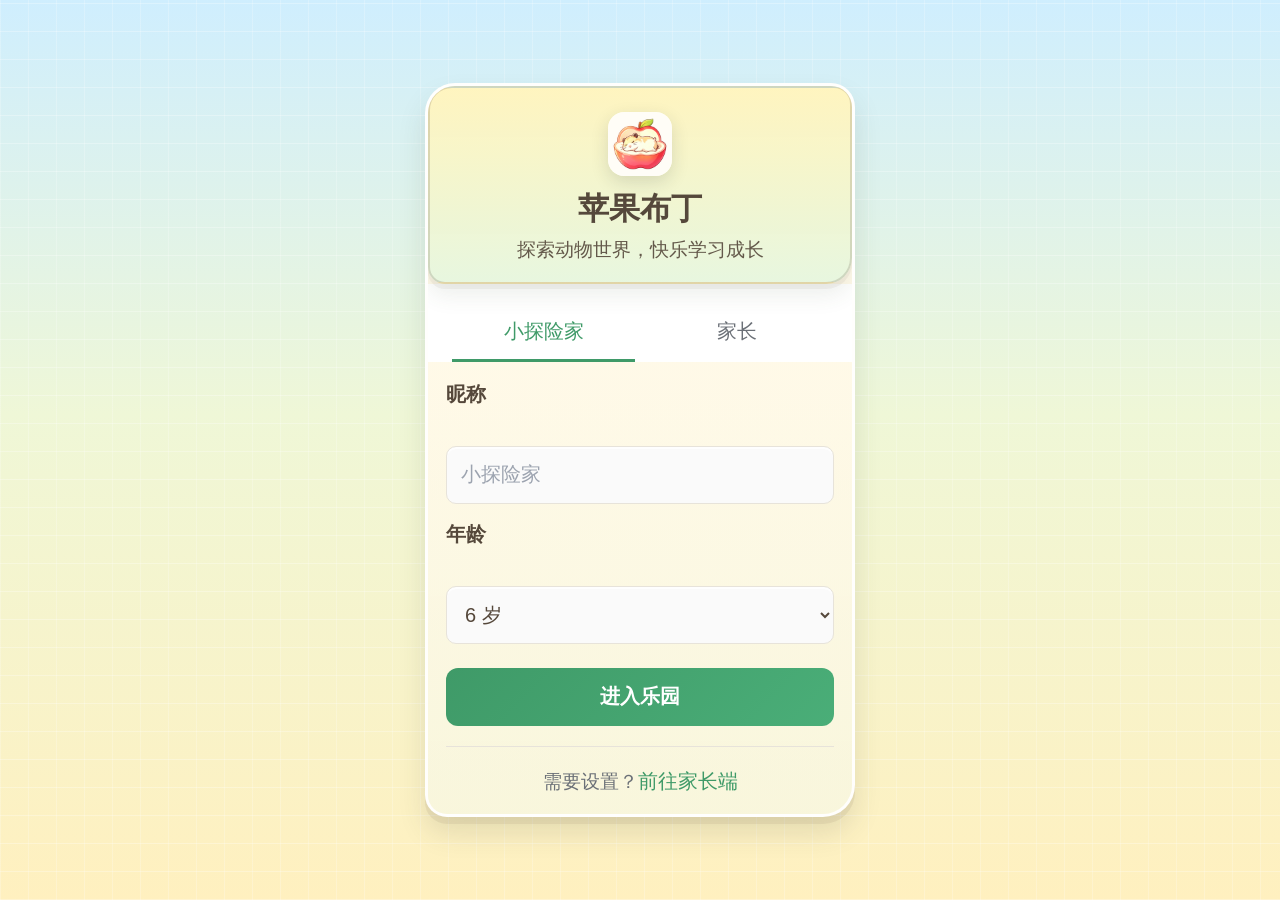
==== commit 04bbeb64: "更新" ====
--- a/static/index.html
+++ b/static/index.html
@@ -3,28 +3,33 @@
 <head>
     <meta charset="UTF-8">
     <meta name="viewport" content="width=device-width, initial-scale=1.0">
+    <link rel="manifest" href="/static/manifest.json">
+    <meta name="theme-color" content="#3f9a68">
+    <link rel="icon" href="/static/favicon.ico" sizes="any">
+    <link rel="icon" type="image/png" sizes="192x192" href="/static/icon-192.png">
+    <link rel="apple-touch-icon" sizes="180x180" href="/static/icon-180.png">
     <title>苹果布丁动物乐园</title>
-    <link rel="stylesheet" href="/static/styles/main.css">
-    <link rel="stylesheet" href="/static/styles/handdrawn.css">
+    <link rel="stylesheet" href="/static/styles/main.css?v=20260629-centerbox">
+    <link rel="stylesheet" href="/static/styles/handdrawn.css?v=20260629-centerbox">
 </head>
 <body>
 <div id="app" class="app-root"></div>
-<script src="/static/parent-report-enhanced.js"></script>
-<script src="/static/src/infrastructure/browser-storage.js"></script>
-<script src="/static/src/infrastructure/api-client.js"></script>
-<script src="/static/src/application/animal-chat-service.js"></script>
-<script src="/static/src/domain/catalog.js"></script>
-<script src="/static/src/core/session-state.js"></script>
-<script src="/static/src/domain/unlock-rules.js"></script>
-<script src="/static/src/shared/view-helpers.js"></script>
-<script src="/static/src/presentation/views.js"></script>
-<script src="/static/src/presentation/ai-controller.js"></script>
-<script src="/static/src/features/animal-care.js"></script>
-<script src="/static/src/features/creature-studio.js"></script>
-<script src="/static/src/features/storytelling.js"></script>
-<script src="/static/src/features/speech.js"></script>
-<script src="/static/src/features/settings.js"></script>
-<script src="/static/src/presentation/interactions.js"></script>
-<script src="/static/src/bootstrap.js"></script>
+<script src="/static/parent-report-enhanced.js?v=20260629-formalign"></script>
+<script src="/static/src/infrastructure/browser-storage.js?v=20260629-formalign"></script>
+<script src="/static/src/infrastructure/api-client.js?v=20260629-formalign"></script>
+<script src="/static/src/application/animal-chat-service.js?v=20260629-formalign"></script>
+<script src="/static/src/domain/catalog.js?v=20260629-formalign"></script>
+<script src="/static/src/core/session-state.js?v=20260629-formalign"></script>
+<script src="/static/src/domain/unlock-rules.js?v=20260629-formalign"></script>
+<script src="/static/src/shared/view-helpers.js?v=20260629-formalign"></script>
+<script src="/static/src/presentation/views.js?v=20260629-formalign"></script>
+<script src="/static/src/presentation/ai-controller.js?v=20260629-formalign"></script>
+<script src="/static/src/features/animal-care.js?v=20260629-formalign"></script>
+<script src="/static/src/features/creature-studio.js?v=20260629-formalign"></script>
+<script src="/static/src/features/storytelling.js?v=20260629-formalign"></script>
+<script src="/static/src/features/speech.js?v=20260629-formalign"></script>
+<script src="/static/src/features/settings.js?v=20260629-formalign"></script>
+<script src="/static/src/presentation/interactions.js?v=20260629-formalign"></script>
+<script src="/static/src/bootstrap.js?v=20260629-formalign"></script>
 </body>
 </html>
--- a/static/styles/main.css
+++ b/static/styles/main.css
@@ -121,6 +121,14 @@
     background: #ffe7a6;
     border: 1px solid #e9c769;
     font-size: 28px;
+    overflow: hidden;
+}
+
+.brand-mark img {
+    width: 100%;
+    height: 100%;
+    display: block;
+    object-fit: cover;
 }
 
 .brand h1 {
@@ -1233,6 +1241,22 @@
     gap: 8px;
 }
 
+.quiz-followup-actions {
+    display: grid;
+    gap: 8px;
+    margin-top: 4px;
+}
+
+.quiz-followup-actions > button {
+    width: 100%;
+    justify-content: center;
+}
+
+.quiz-doctor-button {
+    background: linear-gradient(180deg, #5da7d8, #347aa9);
+    box-shadow: 0 6px 14px rgba(52, 122, 169, 0.22);
+}
+
 .choice-button {
     text-align: left;
     background: #ffffff;
@@ -1420,15 +1444,13 @@
 .route-imagine {
     position: relative;
     padding: 0 0 calc(var(--bottom-nav-height) + env(safe-area-inset-bottom));
-    background:
-        radial-gradient(circle at 18% 13%, rgba(255, 255, 255, 0.86) 0 22px, transparent 23px),
-        radial-gradient(circle at 80% 16%, rgba(255, 255, 255, 0.58) 0 28px, transparent 29px),
-        linear-gradient(180deg, #fff0be 0, #ffeab1 21%, #cbe9a6 72%, #98d68b 100%);
+    background: #ffffff;
 }
 
 .route-imagine::before,
 .route-imagine::after {
     content: "";
+    display: none;
     position: absolute;
     z-index: 0;
     pointer-events: none;
@@ -1773,10 +1795,7 @@
     min-height: 292px;
     border-radius: 18px;
     border: 0;
-    background:
-        radial-gradient(circle at 24% 22%, rgba(255, 255, 255, 0.54) 0 26px, transparent 27px),
-        radial-gradient(circle at 78% 30%, rgba(255, 255, 255, 0.42) 0 24px, transparent 25px),
-        linear-gradient(180deg, #fff8e8 0, #dff1cf 66%, #a9d67d 100%);
+    background: #ffffff;
     overflow: hidden;
 }
 
@@ -1886,18 +1905,12 @@
 }
 
 .asset-horn {
-    position: absolute;
     z-index: 4;
     left: 50%;
-    top: 44px;
-    width: 44px;
-    height: 74px;
+    top: 38px;
+    width: 72px;
+    height: 72px;
     transform: translate(calc(-50% + var(--part-x, 0px)), var(--part-y, 0px)) rotate(var(--part-rotation, 0deg)) scale(var(--part-scale, 1));
-    border-radius: 50% 50% 18% 18%;
-    background:
-        linear-gradient(120deg, transparent 0 45%, rgba(255, 255, 255, 0.6) 46% 53%, transparent 54% 100%),
-        linear-gradient(180deg, #fff4a3 0, #ffc75a 48%, #e88d34 100%);
-    clip-path: polygon(50% 0, 88% 100%, 12% 100%);
     filter: drop-shadow(0 8px 8px rgba(129, 91, 28, 0.18));
     cursor: grab;
     touch-action: none;
@@ -4192,16 +4205,13 @@
     transform: rotate(-2deg);
 }
 
-/* Forest craft table: the generated watercolor establishes the same visual
-   language as the habitat map, while UI pieces behave like paper cut-outs. */
 .main.route-imagine {
-    background:
-        linear-gradient(180deg, rgba(255, 255, 255, 0.06), rgba(255, 247, 214, 0.16)),
-        url("/static/assets/imagine/forest-craft-studio-portrait.png") center top / cover no-repeat;
+    background: #ffffff;
     color: var(--pencil);
 }
 
 .route-imagine::before {
+    display: none;
     inset: 0;
     height: auto;
     opacity: 0.3;
@@ -4213,6 +4223,7 @@
 }
 
 .route-imagine::after {
+    display: none;
     inset: 118px 10px auto auto;
     width: 54px;
     height: 76px;
@@ -4249,53 +4260,62 @@
 
 .imagine-intro {
     position: relative;
-    width: calc(100% - 46px);
-    margin: 0 auto 1px;
-    padding: 7px 14px 8px;
+    width: min(100% - 38px, 360px);
+    margin: 0 auto 3px;
+    padding: 8px 18px 9px;
     color: #5c523f;
     text-align: center;
-    background: linear-gradient(180deg, rgba(255, 238, 171, 0.34), rgba(255, 232, 163, 0.12));
+    background:
+        radial-gradient(circle at 18px 16px, rgba(242, 191, 75, 0.18) 0 5px, transparent 6px),
+        radial-gradient(circle at calc(100% - 20px) 18px, rgba(92, 159, 201, 0.13) 0 5px, transparent 6px),
+        linear-gradient(180deg, rgba(255, 250, 226, 0.92), rgba(255, 244, 198, 0.72));
     border: 1px dashed rgba(101, 116, 79, 0.2);
-    border-radius: 45% 55% 48% 52% / 28% 34% 66% 72%;
+    border-radius: 22px 18px 24px 17px;
     box-shadow: 0 9px 18px rgba(80, 86, 58, 0.08);
     backdrop-filter: blur(2px);
-    transform: rotate(-0.5deg);
+    transform: rotate(-0.35deg);
+    overflow: visible;
 }
 
 .imagine-intro::before,
 .imagine-intro::after {
     content: "";
     position: absolute;
-    top: -8px;
-    width: 42px;
-    height: 14px;
+    top: -7px;
+    width: 38px;
+    height: 13px;
     background: rgba(244, 203, 99, 0.48);
     border: 1px solid rgba(151, 116, 50, 0.08);
-}
-
-.imagine-intro::before { left: 16px; transform: rotate(-5deg); }
-.imagine-intro::after { right: 16px; transform: rotate(5deg); }
+    border-radius: 6px 8px 5px 7px;
+}
+
+.imagine-intro::before { left: 18px; transform: rotate(-5deg); }
+.imagine-intro::after { right: 18px; transform: rotate(5deg); }
 
 .imagine-kicker {
     color: #d06f58;
     font-size: 11px;
     font-weight: 900;
     letter-spacing: 0.12em;
+    display: block;
+    line-height: 1.2;
+    white-space: nowrap;
 }
 
 .imagine-intro h3 {
-    margin: 1px 0 2px;
+    margin: 3px 0 3px;
     color: #456f4c;
     font-family: "STKaiti", "KaiTi", "Comic Sans MS", sans-serif;
-    font-size: 22px;
+    font-size: 21px;
     line-height: 1.1;
 }
 
 .imagine-intro p {
     margin: 0;
-    font-size: 12px;
+    font-size: 11px;
     font-weight: 700;
     line-height: 1.35;
+    white-space: nowrap;
 }
 
 .creator-board {
@@ -4424,6 +4444,51 @@
     background: transparent;
     border: 0;
     box-shadow: none;
+}
+
+.imagine-sticker {
+    position: absolute;
+    z-index: 5;
+    pointer-events: none;
+    filter: drop-shadow(0 3px 2px rgba(91, 72, 56, 0.12));
+}
+
+.sticker-star {
+    top: 18px;
+    left: 18px;
+    width: 42px;
+    height: 42px;
+    background:
+        radial-gradient(circle at 50% 50%, #fff8d8 0 22%, transparent 24%),
+        conic-gradient(from 18deg, #f2bf4b 0 10%, transparent 10% 20%, #e87961 20% 30%, transparent 30% 42%, #5c9fc9 42% 52%, transparent 52% 64%, #5e9d68 64% 74%, transparent 74% 100%);
+    border-radius: 50%;
+    transform: rotate(-12deg);
+}
+
+.sticker-leaf {
+    right: 20px;
+    top: 26px;
+    width: 52px;
+    height: 34px;
+    background:
+        radial-gradient(ellipse at 24% 64%, rgba(94, 157, 104, 0.42) 0 28%, transparent 30%),
+        radial-gradient(ellipse at 54% 42%, rgba(94, 157, 104, 0.36) 0 27%, transparent 29%),
+        radial-gradient(ellipse at 82% 62%, rgba(120, 181, 116, 0.36) 0 28%, transparent 30%),
+        linear-gradient(90deg, transparent 0 44%, rgba(91, 72, 56, 0.23) 45% 52%, transparent 53% 100%);
+    border-radius: 999px;
+    transform: rotate(14deg);
+}
+
+.sticker-pencil {
+    left: 22px;
+    bottom: 22px;
+    width: 58px;
+    height: 18px;
+    background:
+        linear-gradient(90deg, #70553a 0 8%, #f7d66e 9% 76%, #f0a65a 77% 88%, transparent 89%),
+        linear-gradient(135deg, transparent 0 49%, #e87961 50% 100%);
+    border-radius: 999px 8px 8px 999px;
+    transform: rotate(-18deg);
 }
 
 .stage-card::before {
@@ -4447,10 +4512,7 @@
     min-height: 330px;
     border: 0;
     border-radius: 28px 22px 30px 24px;
-    background:
-        radial-gradient(circle at 18% 18%, rgba(255,255,255,.34) 0 4px, transparent 5px),
-        radial-gradient(circle at 84% 25%, rgba(245,197,83,.34) 0 4px, transparent 5px),
-        linear-gradient(180deg, rgba(232, 247, 234, 0.2), rgba(249, 241, 188, 0.1));
+    background: #ffffff;
     box-shadow: 0 18px 32px rgba(63, 78, 54, 0.06);
     backdrop-filter: blur(1.5px);
 }
@@ -4505,7 +4567,9 @@
 
 .creature-card {
     grid-template-columns: 82px minmax(0, 1fr);
-    padding: 12px;
+    gap: 12px;
+    padding: 13px 12px 12px;
+    overflow: hidden;
 }
 
 .creature-thumb {
@@ -4522,9 +4586,8 @@
 
 .creature-notes {
     display: grid;
-    grid-template-columns: auto minmax(0, 1fr);
-    gap: 5px 7px;
-    align-items: center;
+    gap: 6px;
+    min-width: 0;
 }
 
 .note-label {
@@ -4532,28 +4595,39 @@
     font-family: "STKaiti", "KaiTi", sans-serif;
     font-size: 11px;
     font-weight: 800;
-}
-
-.note-field {
-    display: contents;
+    line-height: 1.2;
+    white-space: nowrap;
+}
+
+.note-row {
+    display: grid;
+    grid-template-columns: 72px minmax(0, 1fr);
+    gap: 8px;
+    align-items: center;
 }
 
 .creature-card .text-input,
 .creature-card .select-input {
-    min-height: 31px;
-    padding: 4px 8px;
-    border: 0;
-    border-bottom: 2px dashed rgba(92, 112, 83, 0.35);
-    border-radius: 6px 8px 4px 7px;
-    background: rgba(255, 246, 199, 0.28);
+    width: 100%;
+    min-width: 0;
+    min-height: 34px;
+    padding: 6px 10px;
+    border: 1px dashed rgba(92, 112, 83, 0.34);
+    border-radius: 12px 10px 13px 9px;
+    background: rgba(255, 251, 232, 0.72);
     color: #4f4a3e;
     font-size: 12px;
+    box-shadow: inset 0 1px 0 rgba(255, 255, 255, 0.7);
 }
 
 .creature-card p {
-    grid-column: 1 / -1;
-    padding-top: 2px;
+    margin: 2px 0 0;
+    padding: 5px 8px;
+    border-radius: 11px 13px 10px 12px;
+    background: rgba(255, 255, 255, 0.42);
     font-size: 10px;
+    line-height: 1.45;
+    text-align: left;
 }
 
 .imagine-actions {
@@ -4743,7 +4817,18 @@
         right: 4px;
         bottom: 58px;
     }
-    .imagine-intro { width: calc(100% - 20px); }
+    .imagine-intro {
+        width: calc(100% - 22px);
+        padding-inline: 12px;
+    }
+
+    .imagine-intro h3 {
+        font-size: 19px;
+    }
+
+    .imagine-intro p {
+        font-size: 10px;
+    }
 }
 
 @media (max-width: 760px) {
--- a/static/styles/handdrawn.css
+++ b/static/styles/handdrawn.css
@@ -288,16 +288,13 @@
     z-index: 0;
     right: 11px;
     top: 9px;
-    width: 31px;
-    height: 24px;
+    width: 42px;
+    height: 42px;
     pointer-events: none;
-    background:
-        linear-gradient(135deg, transparent 0 44%, rgba(91, 72, 56, 0.24) 45% 53%, transparent 54% 100%),
-        radial-gradient(ellipse at 26% 72%, rgba(94, 157, 104, 0.34) 0 34%, transparent 36%),
-        radial-gradient(ellipse at 70% 35%, rgba(94, 157, 104, 0.28) 0 32%, transparent 34%);
-    border-radius: 58% 42% 60% 40%;
-    transform: rotate(12deg);
-    opacity: 0.9;
+    background: url("/static/assets/stickers/flower-doodle.svg") center / contain no-repeat;
+    transform: rotate(7deg);
+    opacity: 0.72;
+    filter: drop-shadow(0 2px 1px rgba(91, 72, 56, 0.12));
 }
 
 .panel::after,
@@ -323,17 +320,15 @@
     z-index: 0;
     left: 10px;
     bottom: 9px;
-    width: 38px;
-    height: 22px;
+    width: 56px;
+    height: 34px;
     pointer-events: none;
-    background:
-        linear-gradient(110deg, transparent 0 45%, rgba(91, 72, 56, 0.18) 46% 53%, transparent 54% 100%),
-        radial-gradient(ellipse at 20% 70%, rgba(242, 191, 75, 0.34) 0 28%, transparent 30%),
-        radial-gradient(ellipse at 50% 42%, rgba(232, 121, 97, 0.25) 0 24%, transparent 26%),
-        radial-gradient(ellipse at 78% 66%, rgba(92, 159, 201, 0.28) 0 24%, transparent 26%);
-    border-radius: 999px;
-    transform: rotate(-8deg);
-    opacity: 0.85;
+    background: url("/static/assets/stickers/leaf-sprig.svg") center / contain no-repeat;
+    border: 0;
+    border-radius: 0;
+    transform: rotate(-9deg);
+    opacity: 0.6;
+    box-shadow: none;
 }
 
 .panel > *,
@@ -389,26 +384,22 @@
     right: 10px;
     top: 8px;
     width: 46px;
-    height: 36px;
-    background:
-        radial-gradient(circle at 50% 50%, rgba(255,255,255,0.76) 0 24%, transparent 26%),
-        conic-gradient(from 18deg, #f2bf4b 0 10%, transparent 10% 20%, #e87961 20% 30%, transparent 30% 42%, #5c9fc9 42% 52%, transparent 52% 64%, #5e9d68 64% 74%, transparent 74% 100%);
-    border-radius: 50%;
-    transform: rotate(10deg);
+    height: 46px;
+    background: url("/static/assets/stickers/star-doodle.svg") center / contain no-repeat;
+    transform: rotate(9deg);
+    opacity: 0.7;
 }
 
 .answer-panel::after {
     left: 9px;
     bottom: 8px;
-    width: 52px;
-    height: 28px;
-    background:
-        radial-gradient(ellipse at 18% 60%, rgba(94, 157, 104, 0.34) 0 28%, transparent 30%),
-        radial-gradient(ellipse at 48% 42%, rgba(94, 157, 104, 0.28) 0 25%, transparent 27%),
-        radial-gradient(ellipse at 78% 60%, rgba(94, 157, 104, 0.32) 0 27%, transparent 29%),
-        linear-gradient(90deg, transparent 0 45%, rgba(91,72,56,0.24) 46% 52%, transparent 53% 100%);
-    border-radius: 999px;
+    width: 66px;
+    height: 40px;
+    background: url("/static/assets/stickers/leaf-sprig.svg") center / contain no-repeat;
+    border: 0;
+    border-radius: 0;
     transform: rotate(-6deg);
+    opacity: 0.62;
 }
 
 .quiz-box {
@@ -437,11 +428,10 @@
     right: 12px;
     top: -2px;
     width: 44px;
-    height: 38px;
-    background:
-        radial-gradient(circle at 50% 50%, #fff8d8 0 18%, transparent 19%),
-        conic-gradient(from 0deg, #f2bf4b 0 8%, transparent 8% 17%, #f2bf4b 17% 25%, transparent 25% 34%, #f2bf4b 34% 42%, transparent 42% 51%, #f2bf4b 51% 59%, transparent 59% 68%, #f2bf4b 68% 76%, transparent 76% 100%);
+    height: 44px;
+    background: url("/static/assets/stickers/star-doodle.svg") center / contain no-repeat;
     transform: rotate(12deg);
+    opacity: 0.68;
 }
 
 .choice-button {
@@ -455,13 +445,13 @@
     position: absolute;
     left: 9px;
     top: 8px;
-    width: 13px;
-    height: 13px;
-    border-radius: 52% 48% 55% 45%;
-    background: rgba(232, 121, 97, 0.28);
-    box-shadow:
-        20px 18px 0 rgba(92, 159, 201, 0.2),
-        calc(100% - 8px) 2px 0 rgba(94, 157, 104, 0.22);
+    width: 24px;
+    height: 24px;
+    border: 0;
+    border-radius: 0;
+    background: url("/static/assets/stickers/flower-doodle.svg") center / contain no-repeat;
+    transform: rotate(-10deg);
+    opacity: 0.34;
     pointer-events: none;
 }
 
@@ -476,14 +466,12 @@
     right: 14px;
     bottom: 12px;
     width: 62px;
-    height: 42px;
-    background:
-        radial-gradient(ellipse at 18% 64%, rgba(94, 157, 104, 0.34) 0 25%, transparent 27%),
-        radial-gradient(ellipse at 45% 38%, rgba(94, 157, 104, 0.28) 0 23%, transparent 25%),
-        radial-gradient(ellipse at 72% 64%, rgba(94, 157, 104, 0.32) 0 24%, transparent 26%),
-        linear-gradient(110deg, transparent 0 46%, rgba(91,72,56,0.20) 47% 52%, transparent 53% 100%);
-    border-radius: 999px;
+    height: 36px;
+    background: url("/static/assets/stickers/leaf-sprig.svg") center / contain no-repeat;
+    border: 0;
+    border-radius: 0;
     transform: rotate(7deg);
+    opacity: 0.66;
 }
 
 .animal-summary .detail-list {
@@ -494,13 +482,13 @@
 .stage-card::before {
     right: 8px;
     top: 8px;
-    width: 36px;
-    height: 36px;
-    background:
-        radial-gradient(circle at 50% 50%, rgba(255,255,255,0.74) 0 22%, transparent 23%),
-        conic-gradient(from 18deg, rgba(242,191,75,0.72), transparent 12%, rgba(232,121,97,0.66) 24%, transparent 36%, rgba(92,159,201,0.65) 48%, transparent 60%, rgba(94,157,104,0.66) 72%, transparent 100%);
-    border-radius: 50%;
+    width: 46px;
+    height: 46px;
+    background: url("/static/assets/stickers/flower-doodle.svg") center / contain no-repeat;
+    border: 0;
+    border-radius: 0;
     transform: rotate(-10deg);
+    opacity: 0.62;
 }
 
 .qa-answer-box {
@@ -510,12 +498,13 @@
 .qa-answer-box::before {
     left: 4px;
     top: 2px;
-    width: 48px;
-    height: 16px;
-    border-radius: 999px;
-    background:
-        linear-gradient(90deg, rgba(242,191,75,0.46), rgba(232,121,97,0.34), rgba(92,159,201,0.34));
+    width: 32px;
+    height: 32px;
+    border: 0;
+    border-radius: 0;
+    background: url("/static/assets/stickers/star-doodle.svg") center / contain no-repeat;
     transform: rotate(-2deg);
+    opacity: 0.45;
 }
 
 .panel-title {
@@ -601,6 +590,12 @@
     background: linear-gradient(180deg, #6eaa70, #4f8f5c);
 }
 
+.quiz-doctor-button {
+    background: linear-gradient(180deg, var(--kid-blue), #4a80a8);
+    border-color: rgba(63, 115, 154, 0.28);
+    transform: rotate(0.45deg);
+}
+
 .secondary-button,
 button.secondary,
 .chip,
@@ -930,6 +925,194 @@
 
 .creator-board {
     max-width: 100%;
+}
+
+.main.route-imagine {
+    background: #ffffff;
+    color: var(--kid-ink);
+    scrollbar-gutter: stable both-edges;
+}
+
+.route-imagine::before {
+    display: none;
+}
+
+.route-imagine::after {
+    display: none;
+}
+
+.route-imagine .topbar {
+    background:
+        linear-gradient(180deg, rgba(255, 252, 236, 0.82), rgba(244, 250, 224, 0.68));
+    backdrop-filter: blur(2px);
+}
+
+.route-imagine .imagine-stage {
+    background: #ffffff;
+}
+
+.imagine-sticker {
+    position: absolute;
+    z-index: 8;
+    pointer-events: none;
+    filter: drop-shadow(0 3px 2px rgba(91, 72, 56, 0.14));
+}
+
+.sticker-star {
+    top: 17px;
+    left: 18px;
+    width: 46px;
+    height: 46px;
+    background: url("/static/assets/stickers/star-doodle.svg") center / contain no-repeat;
+    transform: rotate(-11deg);
+    opacity: 0.76;
+}
+
+.sticker-leaf {
+    right: 17px;
+    top: 24px;
+    width: 64px;
+    height: 40px;
+    background: url("/static/assets/stickers/leaf-sprig.svg") center / contain no-repeat;
+    border: 0;
+    border-radius: 0;
+    transform: rotate(12deg);
+    opacity: 0.68;
+}
+
+.sticker-pencil {
+    left: 18px;
+    bottom: 20px;
+    width: 72px;
+    height: 26px;
+    background: url("/static/assets/stickers/crayon-doodle.svg") center / contain no-repeat;
+    border: 0;
+    border-radius: 0;
+    transform: rotate(-17deg);
+    opacity: 0.7;
+}
+
+.route-imagine .stage-card::after {
+    content: "";
+    position: absolute;
+    z-index: 5;
+    right: 30px;
+    bottom: 28px;
+    width: 52px;
+    height: 22px;
+    pointer-events: none;
+    background: url("/static/assets/stickers/flower-doodle.svg") center / contain no-repeat;
+    border: 0;
+    border-radius: 0;
+    transform: rotate(9deg);
+    opacity: 0.54;
+    filter: drop-shadow(0 3px 2px rgba(91, 72, 56, 0.12));
+}
+
+.route-imagine .creature-card {
+    display: grid;
+    grid-template-columns: 1fr;
+    justify-items: center;
+    width: min(100% - 28px, 376px);
+    margin-inline: auto;
+    text-align: center;
+    gap: 14px;
+    padding: 18px 14px;
+    background:
+        radial-gradient(circle at 22px 18px, rgba(242, 191, 75, 0.18) 0 6px, transparent 7px),
+        radial-gradient(circle at calc(100% - 24px) 20px, rgba(92, 159, 201, 0.16) 0 6px, transparent 7px),
+        linear-gradient(180deg, rgba(255, 249, 224, 0.82), rgba(234, 248, 224, 0.72));
+}
+
+.route-imagine .creature-thumb {
+    justify-self: center;
+    width: 72px;
+    height: 72px;
+}
+
+.route-imagine .creature-notes {
+    --creature-form-width: min(100%, 300px);
+    --creature-label-width: 112px;
+    --creature-field-width: calc(var(--creature-form-width) - var(--creature-label-width) - 8px);
+    width: var(--creature-form-width);
+    display: grid;
+    margin-inline: auto;
+    justify-items: stretch;
+    gap: 8px;
+}
+
+.route-imagine .note-row {
+    width: var(--creature-form-width);
+    display: grid;
+    grid-template-columns: var(--creature-label-width) var(--creature-field-width);
+    gap: 8px;
+    align-items: center;
+    justify-content: center;
+    padding: 0;
+    border-radius: 0;
+    background: transparent;
+    justify-items: stretch;
+}
+
+.route-imagine .note-label {
+    width: var(--creature-label-width);
+    text-align: right;
+    justify-self: end;
+    padding-right: 2px;
+    white-space: nowrap;
+}
+
+.route-imagine .creature-card .text-input,
+.route-imagine .creature-card .select-input {
+    width: var(--creature-field-width);
+    min-width: 0;
+    min-height: 56px;
+    height: 56px;
+    padding-inline: 12px;
+    text-align: center;
+}
+
+.route-imagine .creature-summary {
+    width: var(--creature-form-width);
+    margin-top: 2px;
+    margin-inline: auto;
+    color: var(--kid-muted);
+    text-align: center;
+}
+
+.route-imagine .imagine-actions {
+    width: min(100% - 28px, 376px);
+    margin-inline: auto;
+}
+
+@media (max-width: 380px) {
+    .route-imagine .creature-notes {
+        --creature-form-width: min(100%, 268px);
+        --creature-label-width: 104px;
+    }
+}
+
+@media (max-width: 340px) {
+    .route-imagine .creature-notes {
+        --creature-form-width: min(100%, 238px);
+    }
+
+    .route-imagine .note-row {
+        grid-template-columns: 1fr;
+        gap: 5px;
+    }
+
+    .route-imagine .note-label {
+        width: 100%;
+        padding-right: 0;
+        text-align: center;
+        justify-self: center;
+    }
+
+    .route-imagine .creature-card .text-input,
+    .route-imagine .creature-card .select-input {
+        width: 100%;
+    }
 }
 
 @media (min-width: 761px) {
@@ -987,6 +1170,7 @@
 
     .main.route-imagine {
         padding: 0 0 calc(var(--bottom-nav-height) + env(safe-area-inset-bottom));
+        background: #ffffff;
     }
 
     .topbar {
@@ -1016,19 +1200,263 @@
 
 @media (max-width: 390px) {
     :root {
-        --bottom-nav-height: 74px;
+        --bottom-nav-height: 86px;
     }
 
     .nav-item,
     .report-nav-item {
-        min-height: 54px;
-        font-size: 10px;
+        min-height: 66px;
+        font-size: 13px;
     }
 
     .nav-icon,
     .report-nav-icon {
-        width: 24px;
-        height: 24px;
-        font-size: 17px;
-    }
-}
+        width: 30px;
+        height: 30px;
+        font-size: 22px;
+    }
+}
+
+/* Larger kid-readable type across the app. */
+:root {
+    --bottom-nav-height: 104px;
+}
+
+body,
+button,
+input,
+select,
+textarea {
+    font-size: 20px;
+}
+
+.main {
+    padding-bottom: calc(var(--bottom-nav-height) + 14px + env(safe-area-inset-bottom));
+}
+
+.sidebar {
+    min-height: calc(var(--bottom-nav-height) + env(safe-area-inset-bottom));
+}
+
+.nav-item,
+.report-nav-item {
+    min-height: 80px;
+    gap: 6px;
+    font-size: 16px;
+    line-height: 1.15;
+}
+
+.nav-icon,
+.report-nav-icon {
+    width: 38px;
+    height: 38px;
+    font-size: 28px;
+}
+
+.page-title h2 {
+    font-size: 31px;
+}
+
+.page-title p,
+.panel-title span,
+.subtitle,
+.muted,
+.meta-line,
+.animal-status-text,
+.loading-subtext {
+    font-size: 19px;
+    line-height: 1.45;
+}
+
+.panel-title h3,
+.quiz-question,
+.answer-label,
+.story-title,
+.selection-title {
+    font-size: 26px;
+    line-height: 1.35;
+}
+
+.detail-list,
+.detail-list p,
+.answer-panel,
+.qa-answer-box,
+.doctor-note,
+.care-answer,
+.collection-item,
+.story-item,
+.activity-item,
+.animal-status-text,
+.creature-summary {
+    font-size: 20px;
+    line-height: 1.65;
+}
+
+.text-input,
+.select-input,
+.textarea-input,
+.primary-button,
+.secondary-button,
+.danger-button,
+.choice-button,
+.tool-button,
+.back-button,
+.chip,
+.animal-chip {
+    font-size: 20px;
+    min-height: 64px;
+}
+
+.primary-button,
+.secondary-button,
+.danger-button,
+.choice-button,
+.tool-button,
+.back-button {
+    padding-inline: 16px;
+}
+
+.map-label,
+.marker .animal-name,
+.unlock-bubble,
+.map-scroll-hint {
+    font-size: 18px;
+    line-height: 1.35;
+}
+
+.imagine-kicker,
+.material-title,
+.note-label,
+.creature-card p,
+.route-imagine .creature-summary {
+    font-size: 18px;
+    line-height: 1.4;
+}
+
+.imagine-intro h3 {
+    font-size: 31px;
+}
+
+.imagine-intro p {
+    font-size: 18px;
+}
+
+.creature-card .text-input,
+.creature-card .select-input {
+    min-height: 54px;
+    font-size: 19px;
+}
+
+.note-row {
+    grid-template-columns: 122px minmax(0, 1fr);
+}
+
+@media (max-width: 760px) {
+    .main {
+        padding-bottom: calc(var(--bottom-nav-height) + 12px + env(safe-area-inset-bottom));
+    }
+
+    .main.route-imagine {
+        padding-bottom: calc(var(--bottom-nav-height) + env(safe-area-inset-bottom));
+    }
+
+    .page-title h2 {
+        font-size: 29px;
+    }
+
+    .page-title p {
+        font-size: 19px;
+    }
+
+    .panel-title h3 {
+        font-size: 25px;
+    }
+}
+
+/* Standalone login / parent pages also load this stylesheet. */
+.login-container,
+.mobile-container,
+.container {
+    font-size: 20px;
+}
+
+.login-container .header p,
+.login-container .settings-link,
+.login-container .links,
+.mobile-container .header-title p,
+.mobile-container .welcome-section p,
+.mobile-container .child-age,
+.mobile-container .stat-label,
+.container .stat-label,
+.container .calendar-date,
+.container .achievement-description,
+.container .activity-time,
+.container .empty-state {
+    font-size: 19px;
+    line-height: 1.45;
+}
+
+.login-container .role-tab,
+.login-container .form-group label,
+.login-container .form-group input,
+.login-container .form-group select,
+.login-container .auth-tab,
+.login-container .submit-btn,
+.mobile-container .logout-btn,
+.mobile-container .form-group label,
+.mobile-container .form-group input,
+.mobile-container .form-group select,
+.mobile-container .form-actions button,
+.container select,
+.container button,
+.container .tab,
+.container .form-group input,
+.container .form-group select {
+    font-size: 20px;
+    min-height: 58px;
+}
+
+.login-container .header h1,
+.mobile-container .header-title h1,
+.mobile-container .welcome-section h2 {
+    font-size: 31px;
+}
+
+.login-container p,
+.login-container a,
+.login-container label,
+.login-container input,
+.login-container select,
+.login-container button,
+.login-container .message,
+.mobile-container p,
+.mobile-container a,
+.mobile-container label,
+.mobile-container input,
+.mobile-container select,
+.mobile-container button,
+.mobile-container .child-card,
+.mobile-container .quick-action,
+.container p,
+.container span,
+.container label,
+.container input,
+.container select,
+.container button,
+.container th,
+.container td,
+.container .tab,
+.container .card,
+.container .achievement {
+    font-size: 20px;
+    line-height: 1.45;
+}
+
+.login-container .header p,
+.mobile-container .header-title p,
+.mobile-container .stat-label,
+.container .stat-label,
+.container .calendar-date,
+.container .activity-time {
+    font-size: 19px;
+}
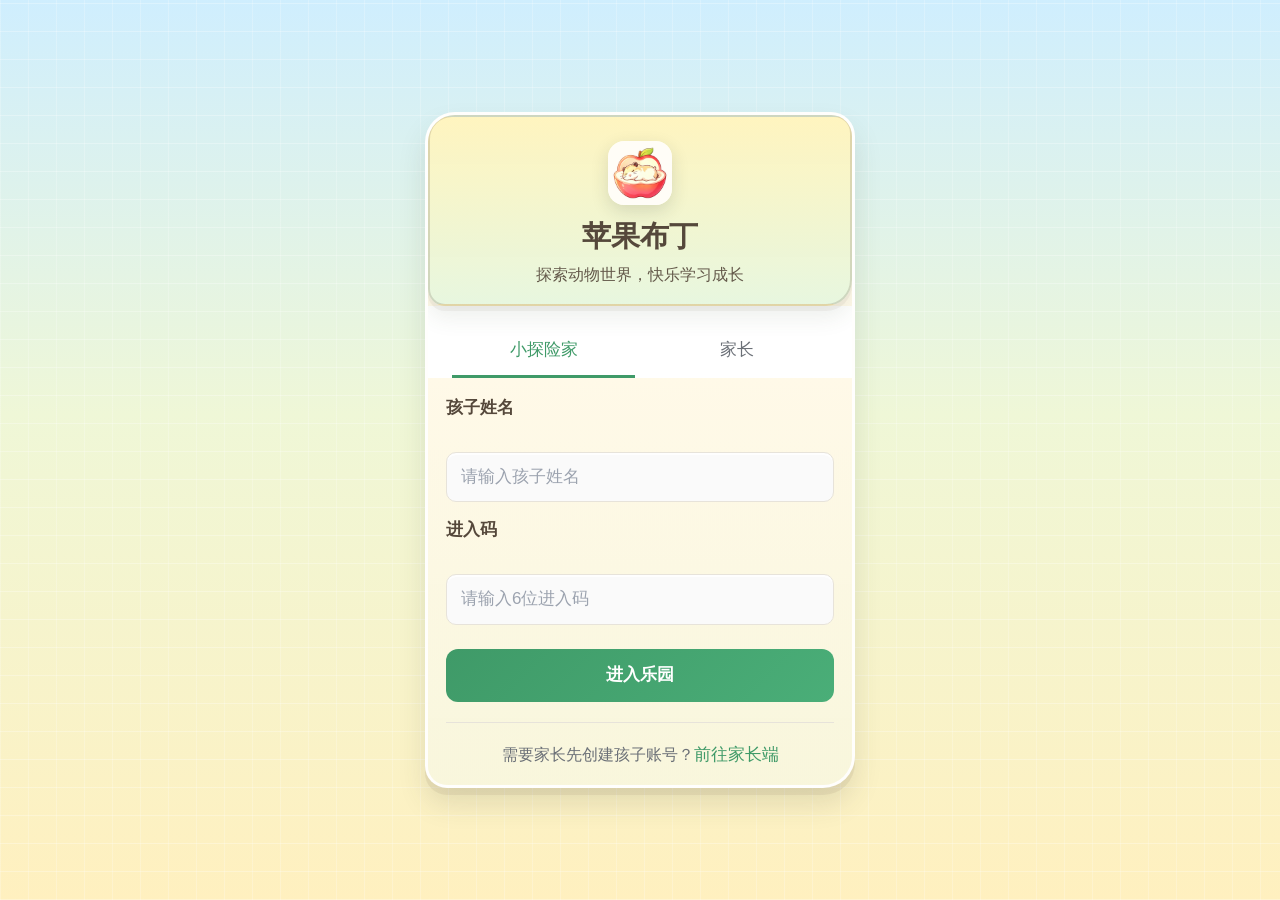
==== commit 14ae753b: "chore: update latest runnable version on top of main" ====
--- a/static/index.html
+++ b/static/index.html
@@ -9,27 +9,27 @@
     <link rel="icon" type="image/png" sizes="192x192" href="/static/icon-192.png">
     <link rel="apple-touch-icon" sizes="180x180" href="/static/icon-180.png">
     <title>苹果布丁动物乐园</title>
-    <link rel="stylesheet" href="/static/styles/main.css?v=20260629-centerbox">
-    <link rel="stylesheet" href="/static/styles/handdrawn.css?v=20260629-centerbox">
+    <link rel="stylesheet" href="/static/styles/main.css?v=20260705-overlapfix1">
+    <link rel="stylesheet" href="/static/styles/handdrawn.css?v=20260705-overlapfix1">
 </head>
 <body>
 <div id="app" class="app-root"></div>
-<script src="/static/parent-report-enhanced.js?v=20260629-formalign"></script>
-<script src="/static/src/infrastructure/browser-storage.js?v=20260629-formalign"></script>
-<script src="/static/src/infrastructure/api-client.js?v=20260629-formalign"></script>
-<script src="/static/src/application/animal-chat-service.js?v=20260629-formalign"></script>
-<script src="/static/src/domain/catalog.js?v=20260629-formalign"></script>
-<script src="/static/src/core/session-state.js?v=20260629-formalign"></script>
-<script src="/static/src/domain/unlock-rules.js?v=20260629-formalign"></script>
-<script src="/static/src/shared/view-helpers.js?v=20260629-formalign"></script>
-<script src="/static/src/presentation/views.js?v=20260629-formalign"></script>
-<script src="/static/src/presentation/ai-controller.js?v=20260629-formalign"></script>
-<script src="/static/src/features/animal-care.js?v=20260629-formalign"></script>
-<script src="/static/src/features/creature-studio.js?v=20260629-formalign"></script>
-<script src="/static/src/features/storytelling.js?v=20260629-formalign"></script>
-<script src="/static/src/features/speech.js?v=20260629-formalign"></script>
-<script src="/static/src/features/settings.js?v=20260629-formalign"></script>
-<script src="/static/src/presentation/interactions.js?v=20260629-formalign"></script>
-<script src="/static/src/bootstrap.js?v=20260629-formalign"></script>
+<script src="/static/parent-report-enhanced.js?v=20260704-syncdata"></script>
+<script src="/static/src/infrastructure/browser-storage.js?v=20260704-syncdata"></script>
+<script src="/static/src/infrastructure/api-client.js?v=20260704-childrevocation1"></script>
+<script src="/static/src/application/animal-chat-service.js?v=20260704-syncdata"></script>
+<script src="/static/src/domain/catalog.js?v=20260705-builderparts4"></script>
+<script src="/static/src/core/session-state.js?v=20260705-syncfix4"></script>
+<script src="/static/src/domain/unlock-rules.js?v=20260705-silentunlock1"></script>
+<script src="/static/src/shared/view-helpers.js?v=20260705-quickquestion1"></script>
+<script src="/static/src/presentation/views.js?v=20260705-builderparts4"></script>
+<script src="/static/src/presentation/ai-controller.js?v=20260704-syncdata"></script>
+<script src="/static/src/features/animal-care.js?v=20260705-syncfix4"></script>
+<script src="/static/src/features/creature-studio.js?v=20260705-builderparts4"></script>
+<script src="/static/src/features/storytelling.js?v=20260704-syncdata"></script>
+<script src="/static/src/features/speech.js?v=20260704-syncdata"></script>
+<script src="/static/src/features/settings.js?v=20260704-parentcleanup1"></script>
+<script src="/static/src/presentation/interactions.js?v=20260705-builderparts4"></script>
+<script src="/static/src/bootstrap.js?v=20260704-syncdata"></script>
 </body>
 </html>
--- a/static/styles/main.css
+++ b/static/styles/main.css
@@ -522,6 +522,18 @@
     margin-bottom: 18px;
 }
 
+.parent-return-row {
+    flex: 0 0 auto;
+    display: flex;
+    align-items: center;
+    justify-content: flex-end;
+}
+
+.parent-return-row .secondary-button {
+    width: auto;
+    min-width: 160px;
+}
+
 .settings-button {
     width: 40px;
     height: 40px;
@@ -701,6 +713,7 @@
     font-size: 13px;
     min-width: 0;
     overflow-wrap: anywhere;
+    padding-right: 42px;
 }
 
 .map-canvas {
@@ -764,7 +777,7 @@
     position: absolute;
     z-index: 3;
     padding: 6px 11px;
-    border-radius: 999px 999px 999px 5px;
+    border-radius: 999px;
     background: rgba(255, 252, 230, 0.78);
     border: 1px solid rgba(72, 112, 80, 0.45);
     color: #31593f;
@@ -776,6 +789,10 @@
     backdrop-filter: blur(2px);
 }
 
+.map-label-covered {
+    visibility: hidden;
+}
+
 .map-route {
     position: absolute;
     inset: 0;
@@ -836,7 +853,15 @@
 .marker.locked {
     width: var(--lock-width, 102px);
     min-height: 38px;
-    background: transparent;
+    height: 38px;
+    box-sizing: border-box;
+    border: 0;
+    border-radius: 999px;
+    background: rgba(255, 252, 230, 0.78);
+    color: #31593f;
+    box-shadow:
+        inset 0 0 0 1px rgba(72, 112, 80, 0.45),
+        0 3px 0 rgba(68, 105, 70, 0.18);
     cursor: pointer;
     opacity: 1;
 }
@@ -847,15 +872,16 @@
 
 .marker.locked::before {
     content: "🔒";
-    position: relative;
+    position: absolute;
+    inset: 0;
     z-index: 2;
     display: grid;
     place-items: center;
     width: 100%;
-    height: 38px;
+    height: 100%;
     box-sizing: border-box;
     border: 1.5px solid rgba(255, 255, 255, 0.78);
-    border-radius: 999px 999px 999px 7px;
+    border-radius: inherit;
     background:
         linear-gradient(145deg, rgba(255, 255, 255, 0.58), rgba(213, 236, 244, 0.26));
     box-shadow:
@@ -866,6 +892,33 @@
     backdrop-filter: blur(7px) saturate(1.2);
     -webkit-backdrop-filter: blur(7px) saturate(1.2);
     transform-origin: 50% 15%;
+    opacity: 1;
+    transition: opacity 0.2s ease;
+}
+
+.marker.locked .map-lock-text {
+    position: relative;
+    z-index: 1;
+    padding: 0 9px;
+    overflow: hidden;
+    color: #31593f;
+    font-size: 13px;
+    font-weight: 800;
+    letter-spacing: 0.04em;
+    line-height: 36px;
+    white-space: nowrap;
+    opacity: 0.18;
+    transition: opacity 0.2s ease;
+}
+
+.marker.locked:hover .map-lock-text,
+.marker.locked:focus-visible .map-lock-text {
+    opacity: 1;
+}
+
+.marker.locked:hover::before,
+.marker.locked:focus-visible::before {
+    opacity: 0.52;
 }
 
 .marker.locked.is-shaking::before {
@@ -2307,6 +2360,14 @@
     box-shadow: none;
 }
 
+.activity-item {
+    display: grid;
+    grid-template-columns: minmax(0, 1fr) max-content;
+    gap: 10px;
+    align-items: start;
+    padding-right: 64px;
+}
+
 .story-item.favorite {
     background: linear-gradient(135deg, #fff8e3 0%, #f2faec 100%);
     border-left: 4px solid var(--green);
@@ -2323,6 +2384,31 @@
     margin: 0;
     color: var(--muted);
     line-height: 1.55;
+}
+
+.activity-main {
+    min-width: 0;
+    overflow-wrap: anywhere;
+}
+
+.activity-time {
+    justify-self: end;
+    white-space: nowrap;
+    color: var(--muted);
+    font-size: 13px;
+    line-height: 1.55;
+}
+
+.sync-data-card {
+    display: flex;
+    flex-direction: column;
+    align-items: flex-start;
+    min-height: 150px;
+}
+
+.sync-data-card .secondary-button {
+    margin-top: auto;
+    align-self: flex-end;
 }
 
 .story-meta {
@@ -2345,6 +2431,35 @@
     box-shadow: none;
 }
 
+.metric-stack {
+    display: grid;
+    gap: 12px;
+    align-content: start;
+    min-width: 0;
+}
+
+.metric-button {
+    width: 100%;
+    appearance: none;
+    -webkit-appearance: none;
+    font: inherit;
+    color: inherit;
+    text-align: left;
+    cursor: pointer;
+    display: flex;
+    flex-direction: column;
+    align-items: flex-start;
+    gap: 4px;
+}
+
+.metric-button.active {
+    box-shadow: 0 0 0 2px rgba(63, 154, 104, 0.16);
+}
+
+.metric-detail-panel {
+    min-width: 0;
+}
+
 .metric strong {
     display: block;
     font-size: 28px;
@@ -2355,6 +2470,13 @@
 .metric span {
     color: var(--muted);
     line-height: 1.5;
+}
+
+.metric-hint {
+    color: var(--muted);
+    font-size: 12px;
+    line-height: 1.4;
+    opacity: 0.9;
 }
 
 .bar-row {
@@ -2816,6 +2938,7 @@
     font-size: 12px;
     flex: 0 1 auto;
     text-align: right;
+    padding-right: 42px;
 }
 
 .select-input {
@@ -3145,6 +3268,13 @@
     flex-shrink: 0;
 }
 
+.profile-item > div:last-child,
+.time-period-card > div:last-child {
+    margin-top: 3px;
+    padding-right: 34px;
+    padding-bottom: 10px;
+}
+
 .period-label {
     font-size: 13px;
     color: var(--muted);
@@ -3701,6 +3831,16 @@
     25% { transform: scale(1.05) translateY(-3px); }
     50% { transform: scale(1); }
     75% { transform: scale(1.05) translateY(-3px); }
+}
+
+.animal-large.state-tired {
+    animation: tired 2.4s ease-in-out infinite;
+    filter: saturate(0.82);
+}
+
+@keyframes tired {
+    0%, 100% { transform: translateY(0) rotate(-2deg); opacity: 0.92; }
+    50% { transform: translateY(4px) rotate(2deg); opacity: 1; }
 }
 
 .animal-large.state-climbing {
@@ -3964,8 +4104,8 @@
 
 .animal-level {
     display: flex;
-    align-items: center;
-    gap: 8px;
+    align-items: flex-start;
+    gap: 10px;
     margin-bottom: 10px;
 }
 
@@ -3979,6 +4119,32 @@
     font-weight: 600;
     white-space: nowrap;
     flex-shrink: 0;
+}
+
+.level-info {
+    flex: 1;
+    min-width: 0;
+}
+
+.level-info-header {
+    display: flex;
+    align-items: center;
+    justify-content: space-between;
+    gap: 8px;
+    margin-bottom: 6px;
+}
+
+.level-label {
+    font-size: 13px;
+    font-weight: 600;
+    color: var(--ink);
+}
+
+.level-progress-text {
+    font-size: 12px;
+    font-weight: 600;
+    color: var(--green-dark);
+    white-space: nowrap;
 }
 
 .level-progress {
@@ -4040,6 +4206,35 @@
     text-overflow: ellipsis;
 }
 
+.food-inventory {
+    display: flex;
+    align-items: center;
+    justify-content: space-between;
+    gap: 8px;
+    margin-top: 10px;
+    padding: 8px 10px;
+    border: 1px solid #d7e6de;
+    border-radius: 8px;
+    background: #f8fbf8;
+}
+
+.food-inventory-label {
+    color: var(--muted);
+    font-size: 12px;
+    white-space: nowrap;
+}
+
+.food-pill {
+    min-width: 0;
+    padding: 3px 8px;
+    border-radius: 999px;
+    background: #fff6df;
+    color: #72520e;
+    font-size: 12px;
+    font-weight: 700;
+    overflow-wrap: anywhere;
+}
+
 .knowledge-qa-section {
     display: flex;
     flex-direction: column;
@@ -4052,6 +4247,340 @@
     overflow: hidden;
 }
 
+.care-event-card {
+    display: grid;
+    gap: 12px;
+    padding: 14px;
+    border-radius: 10px;
+    border: 1px solid #d7e6de;
+    background: #f8fbf8;
+    box-shadow: 0 8px 18px rgba(36, 55, 69, 0.08);
+}
+
+.care-event-card strong {
+    display: block;
+    color: var(--ink);
+    font-size: 17px;
+    margin-bottom: 4px;
+}
+
+.care-event-card p {
+    margin: 0;
+    color: var(--muted);
+    line-height: 1.55;
+}
+
+.care-event-card.hungry {
+    border-color: #ead58f;
+    background: #fff8db;
+}
+
+.care-event-card.sick {
+    border-color: #efc6b6;
+    background: #fff4ef;
+}
+
+.care-doctor-overlay {
+    position: fixed;
+    inset: 0;
+    z-index: 9990;
+    display: grid;
+    place-items: center;
+    padding: 22px;
+    background: rgba(42, 55, 49, 0.28);
+    backdrop-filter: blur(3px);
+}
+
+.care-doctor-modal {
+    width: min(520px, 100%);
+    max-height: min(78vh, 620px);
+    overflow: auto;
+    padding: 22px;
+    border: 2px solid #efc6b6;
+    border-radius: 24px;
+    background:
+        radial-gradient(circle at 12% 8%, rgba(255, 238, 198, 0.9), transparent 30%),
+        linear-gradient(180deg, #fffaf2 0%, #fff4ef 100%);
+    box-shadow: 0 26px 70px rgba(76, 50, 38, 0.25);
+    animation: careDoctorPop 220ms ease-out;
+}
+
+.care-doctor-header {
+    display: flex;
+    gap: 14px;
+    align-items: center;
+    margin-bottom: 16px;
+}
+
+.care-doctor-icon {
+    display: grid;
+    place-items: center;
+    width: 58px;
+    height: 58px;
+    border-radius: 20px;
+    background: #ffffff;
+    box-shadow: inset 0 -4px 0 rgba(239, 198, 182, 0.42);
+    font-size: 34px;
+}
+
+.care-doctor-kicker {
+    display: inline-block;
+    color: #9c5b45;
+    font-size: 13px;
+    font-weight: 800;
+    letter-spacing: 0.08em;
+}
+
+.care-doctor-header h3 {
+    margin: 3px 0 0;
+    color: var(--ink);
+    font-size: 24px;
+}
+
+.care-doctor-body {
+    display: grid;
+    gap: 12px;
+}
+
+.care-doctor-section {
+    padding: 14px;
+    border: 1px solid rgba(239, 198, 182, 0.82);
+    border-radius: 16px;
+    background: rgba(255, 255, 255, 0.72);
+}
+
+.care-doctor-section strong {
+    display: block;
+    margin-bottom: 6px;
+    color: #7b4a35;
+    font-size: 16px;
+}
+
+.care-doctor-section p {
+    margin: 0;
+    color: var(--ink);
+    line-height: 1.7;
+}
+
+.care-doctor-answer {
+    color: var(--ink);
+    line-height: 1.8;
+    white-space: pre-wrap;
+    overflow-wrap: anywhere;
+}
+
+.care-doctor-answer.loading {
+    color: var(--blue);
+}
+
+.care-doctor-actions {
+    display: grid;
+    margin-top: 16px;
+}
+
+.care-doctor-actions .secondary-button {
+    justify-content: center;
+    width: 100%;
+}
+
+.care-feed-confirm-modal {
+    width: min(430px, 100%);
+    padding: 24px;
+    border: 2px solid #ead58f;
+    border-radius: 24px;
+    background:
+        radial-gradient(circle at 18% 12%, rgba(255, 255, 255, 0.82), transparent 32%),
+        linear-gradient(180deg, #fff8db 0%, #fff3c7 100%);
+    box-shadow: 0 24px 64px rgba(99, 76, 27, 0.24);
+    text-align: center;
+    animation: careDoctorPop 220ms ease-out;
+}
+
+.care-feed-confirm-icon {
+    display: grid;
+    place-items: center;
+    width: 62px;
+    height: 62px;
+    margin: 0 auto 12px;
+    border-radius: 22px;
+    background: #ffffff;
+    box-shadow: inset 0 -4px 0 rgba(234, 213, 143, 0.5);
+    font-size: 34px;
+}
+
+.care-feed-confirm-modal h3 {
+    margin: 0 0 8px;
+    color: var(--ink);
+    font-size: 24px;
+}
+
+.care-feed-confirm-modal p {
+    margin: 0;
+    color: var(--muted);
+    line-height: 1.7;
+}
+
+.care-feed-confirm-actions {
+    display: grid;
+    grid-template-columns: 1fr 1fr;
+    gap: 10px;
+    margin-top: 18px;
+}
+
+.care-feed-confirm-actions button {
+    justify-content: center;
+}
+
+@keyframes careDoctorPop {
+    from {
+        opacity: 0;
+        transform: translateY(12px) scale(0.96);
+    }
+    to {
+        opacity: 1;
+        transform: translateY(0) scale(1);
+    }
+}
+
+.feeding-options {
+    display: grid;
+    grid-template-columns: repeat(3, minmax(0, 1fr));
+    gap: 8px;
+}
+
+.food-choice-button {
+    min-height: 44px;
+    padding: 8px 10px;
+    border: 1px solid #d7e6de;
+    border-radius: 8px;
+    background: #ffffff;
+    color: var(--ink);
+    font-weight: 700;
+    cursor: pointer;
+    overflow-wrap: anywhere;
+}
+
+.food-choice-button:hover {
+    border-color: var(--green);
+    background: #eff8f2;
+}
+
+.food-choice-button.selected {
+    border-color: var(--green);
+    background: #e6f5ee;
+    color: #285f3f;
+    box-shadow: inset 0 -3px 0 rgba(94, 157, 104, 0.22);
+}
+
+.feeding-action-row {
+    display: grid;
+    grid-template-columns: minmax(0, 0.8fr) minmax(0, 1.2fr);
+    gap: 10px;
+}
+
+.feeding-action-row button,
+.feed-submit-button {
+    width: 100%;
+    justify-content: center;
+}
+
+@media (max-width: 520px) {
+    .care-feed-confirm-actions,
+    .feeding-action-row {
+        grid-template-columns: 1fr;
+    }
+
+    .activity-item {
+        grid-template-columns: 1fr;
+    }
+
+    .activity-time {
+        justify-self: end;
+    }
+}
+
+@media (max-width: 430px) {
+    .animal-greeting {
+        width: calc(100vw - 24px);
+        padding: 14px;
+    }
+
+    .animal-greeting .greeting-face {
+        font-size: 48px;
+    }
+
+    .animal-greeting strong {
+        font-size: 16px;
+    }
+
+    .animal-greeting p {
+        font-size: 12px;
+        line-height: 1.55;
+    }
+
+    .report-bottom-nav {
+        grid-template-columns: repeat(2, minmax(0, 1fr));
+        padding: 10px;
+    }
+
+    .report-nav-item {
+        min-height: 54px;
+        padding: 10px 6px;
+    }
+
+    .report-nav-icon {
+        font-size: 24px;
+    }
+
+    .report-nav-label {
+        font-size: 12px;
+        line-height: 1.2;
+        text-align: center;
+    }
+
+    .trend-chart {
+        gap: 4px;
+        height: 160px;
+    }
+
+    .bar-value,
+    .bar-label {
+        font-size: 10px;
+    }
+
+    .time-distribution,
+    .achievement-grid {
+        grid-template-columns: 1fr;
+    }
+
+    .profile-item > div:last-child,
+    .time-period-card > div:last-child {
+        padding-right: 0;
+    }
+
+    .care-doctor-overlay {
+        padding: 12px;
+    }
+
+    .care-doctor-modal,
+    .care-feed-confirm-modal {
+        max-height: calc(100dvh - 24px);
+        padding: 18px;
+    }
+
+    .care-doctor-header {
+        align-items: flex-start;
+    }
+
+    .care-doctor-header h3 {
+        font-size: 20px;
+    }
+
+    .feeding-options {
+        grid-template-columns: repeat(2, minmax(0, 1fr));
+    }
+}
+
 .qa-answer-box {
     padding-top: 16px;
     border-top: 1px solid var(--line);
@@ -4062,6 +4591,36 @@
     font-weight: 600;
     color: var(--ink);
     margin-bottom: 8px;
+}
+
+.read-answer-icon {
+    display: inline-flex;
+    align-items: center;
+    justify-content: center;
+    width: 20px;
+    height: 20px;
+    padding: 0;
+    margin-left: 6px;
+    background: none;
+    border: none;
+    cursor: pointer;
+    line-height: 1;
+    opacity: 0.6;
+    transition: opacity 0.2s, transform 0.2s;
+    vertical-align: middle;
+}
+
+.read-answer-icon:hover {
+    opacity: 1;
+    transform: scale(1.15);
+}
+
+.read-answer-icon-symbol {
+    display: inline-block;
+    width: 18px;
+    height: 18px;
+    line-height: 18px;
+    text-align: center;
 }
 
 /* Doctor Consultation View */
@@ -4142,6 +4701,11 @@
     .level-badge {
         font-size: 11px;
         padding: 2px 6px;
+    }
+
+    .level-label,
+    .level-progress-text {
+        font-size: 11px;
     }
 
     .stat-label {
--- a/static/styles/handdrawn.css
+++ b/static/styles/handdrawn.css
@@ -152,7 +152,8 @@
     font-weight: 800;
     line-height: 1.1;
     text-align: center;
-    white-space: nowrap;
+    white-space: normal;
+    word-break: break-word;
     box-shadow: none;
 }
 
@@ -174,6 +175,11 @@
     border-radius: 52% 48% 55% 45%;
     background: rgba(255, 255, 255, 0.38);
     font-size: 19px;
+}
+
+.report-nav-label {
+    white-space: normal;
+    word-break: break-word;
 }
 
 .topbar,
@@ -197,6 +203,18 @@
     align-items: center;
     justify-content: space-between;
     gap: 10px;
+}
+
+.parent-return-row {
+    flex: 0 0 auto;
+    display: flex;
+    align-items: center;
+    justify-content: flex-end;
+}
+
+.parent-return-row .secondary-button {
+    width: auto;
+    min-width: 160px;
 }
 
 .topbar .action-row {
@@ -352,6 +370,10 @@
     z-index: 1;
 }
 
+.activity-item::after {
+    display: none;
+}
+
 .panel:nth-of-type(2n),
 .card:nth-of-type(2n),
 .collection-item:nth-of-type(2n),
@@ -432,6 +454,10 @@
     background: url("/static/assets/stickers/star-doodle.svg") center / contain no-repeat;
     transform: rotate(12deg);
     opacity: 0.68;
+}
+
+.quiz-box .quiz-question {
+    padding-right: 58px;
 }
 
 .choice-button {
@@ -495,6 +521,10 @@
     padding-top: 14px;
 }
 
+.qa-panel::after {
+    display: none;
+}
+
 .qa-answer-box::before {
     left: 4px;
     top: 2px;
@@ -505,6 +535,24 @@
     background: url("/static/assets/stickers/star-doodle.svg") center / contain no-repeat;
     transform: rotate(-2deg);
     opacity: 0.45;
+}
+
+.qa-answer-box .answer-label {
+    position: relative;
+    z-index: 1;
+    display: inline-flex;
+    align-items: center;
+    gap: 8px;
+    padding-left: 34px;
+}
+
+.qa-answer-box .read-answer-icon {
+    margin-left: 0;
+}
+
+/* Keep long answers clear of the top-right star and bottom-left leaf. */
+.qa-answer-box #qaAnswer {
+    padding: 22px 66px 56px 24px;
 }
 
 .panel-title {
@@ -653,7 +701,7 @@
 
 .map-label {
     border: 2px solid rgba(91, 72, 56, 0.22);
-    border-radius: 999px 999px 999px 8px;
+    border-radius: 999px;
     background: rgba(255, 249, 220, 0.88);
     box-shadow: 0 3px 0 rgba(91, 72, 56, 0.12);
 }
@@ -764,10 +812,13 @@
 .container > header,
 .container > .header {
     margin-bottom: 16px;
+    gap: 12px;
+    flex-wrap: wrap;
 }
 
 .container .tabs {
     margin-bottom: 14px;
+    flex-wrap: wrap;
 }
 
 .container .card {
@@ -789,6 +840,9 @@
 
 .tab {
     flex: 1 1 120px;
+    min-width: 0;
+    white-space: normal;
+    word-break: break-word;
 }
 
 .tabs,
@@ -867,6 +921,43 @@
     padding: 15px;
 }
 
+/* Give the school animal choices a wider tap target and reserve the flower's
+   corner so longer animal names never sit underneath it. */
+.route-qa .animal-selection-view {
+    width: 100%;
+    padding-inline: 20px;
+}
+
+.route-qa .selection-container {
+    width: min(100%, 390px);
+    margin-inline: auto;
+}
+
+.route-qa .animal-selection-item {
+    width: 100%;
+    min-height: 92px;
+    display: grid;
+    grid-template-columns: 72px minmax(0, 1fr);
+    gap: 12px;
+    padding: 14px 68px 14px 18px;
+}
+
+.route-qa .animal-selection-item::before {
+    right: 14px;
+    top: 50%;
+    transform: translateY(-50%) rotate(7deg);
+}
+
+.route-qa .animal-selection-item .selection-icon {
+    justify-self: center;
+}
+
+.route-qa .animal-selection-item .selection-name {
+    min-width: 0;
+    text-align: center;
+    white-space: nowrap;
+}
+
 .selection-icon {
     font-size: 42px;
 }
@@ -878,6 +969,36 @@
 .animal-display {
     min-height: 178px;
     padding: 14px;
+}
+
+/* Action emojis are floating stickers, not controls or cards. This applies to
+   every animal's loading and answer demonstration animation. */
+.animal-action-indicator {
+    padding: 0 !important;
+    border: 0 !important;
+    outline: 0 !important;
+    border-radius: 0 !important;
+    background: transparent !important;
+    box-shadow: none !important;
+    filter: drop-shadow(0 3px 3px rgba(80, 69, 48, 0.16));
+}
+
+.animal-action-indicator::before,
+.animal-action-indicator::after {
+    content: none !important;
+    display: none !important;
+}
+
+/* Keep the animal switch control out of the flower sticker's top-right slot. */
+.animal-info-card .info-card-header {
+    padding-right: 58px;
+}
+
+.animal-info-card .animal-status-text {
+    padding: 4px 34px 18px 68px;
+    white-space: normal;
+    overflow: visible;
+    text-overflow: clip;
 }
 
 .animal-large {
@@ -899,6 +1020,35 @@
         radial-gradient(circle at calc(100% - 12px) 12px, rgba(232,121,97,0.18) 0 5px, transparent 6px),
         rgba(255, 255, 255, 0.48);
     overflow: hidden;
+}
+
+.metric-stack {
+    display: grid;
+    gap: 12px;
+    align-content: start;
+    min-width: 0;
+}
+
+.metric-button {
+    width: 100%;
+    appearance: none;
+    -webkit-appearance: none;
+    font: inherit;
+    color: inherit;
+    text-align: left;
+    cursor: pointer;
+    display: flex;
+    flex-direction: column;
+    align-items: flex-start;
+    gap: 4px;
+}
+
+.metric-button.active {
+    box-shadow: 0 0 0 2px rgba(79, 143, 92, 0.16), 0 6px 0 rgba(91, 72, 56, 0.07), 0 14px 24px rgba(66, 79, 62, 0.09);
+}
+
+.metric-detail-panel {
+    min-width: 0;
 }
 
 .stat-item::after,
@@ -914,6 +1064,12 @@
         radial-gradient(ellipse at 70% 42%, rgba(94,157,104,0.24) 0 30%, transparent 32%);
     transform: rotate(10deg);
     pointer-events: none;
+}
+
+.metric-hint {
+    color: rgba(91, 80, 63, 0.82);
+    font-size: 12px;
+    line-height: 1.4;
 }
 
 .doctor-help-button,
@@ -1013,11 +1169,11 @@
     display: grid;
     grid-template-columns: 1fr;
     justify-items: center;
-    width: min(100% - 28px, 376px);
+    width: min(100% - 20px, 392px);
     margin-inline: auto;
     text-align: center;
-    gap: 14px;
-    padding: 18px 14px;
+    gap: 16px;
+    padding: 24px 14px 18px;
     background:
         radial-gradient(circle at 22px 18px, rgba(242, 191, 75, 0.18) 0 6px, transparent 7px),
         radial-gradient(circle at calc(100% - 24px) 20px, rgba(92, 159, 201, 0.16) 0 6px, transparent 7px),
@@ -1026,14 +1182,21 @@
 
 .route-imagine .creature-thumb {
     justify-self: center;
-    width: 72px;
-    height: 72px;
+    width: 78px;
+    height: 78px;
+    margin-top: 2px;
+}
+
+.route-imagine .creature-thumb .creature-snapshot-thumb {
+    width: 90%;
+    height: 90%;
+    transform: translateY(4px);
+    transform-origin: center;
 }
 
 .route-imagine .creature-notes {
-    --creature-form-width: min(100%, 300px);
-    --creature-label-width: 112px;
-    --creature-field-width: calc(var(--creature-form-width) - var(--creature-label-width) - 8px);
+    --creature-form-width: min(100%, 336px);
+    --creature-label-width: 104px;
     width: var(--creature-form-width);
     display: grid;
     margin-inline: auto;
@@ -1042,9 +1205,8 @@
 }
 
 .route-imagine .note-row {
-    width: var(--creature-form-width);
     display: grid;
-    grid-template-columns: var(--creature-label-width) var(--creature-field-width);
+    grid-template-columns: var(--creature-label-width) minmax(0, 1fr);
     gap: 8px;
     align-items: center;
     justify-content: center;
@@ -1055,34 +1217,192 @@
 }
 
 .route-imagine .note-label {
-    width: var(--creature-label-width);
+    width: 100%;
     text-align: right;
     justify-self: end;
     padding-right: 2px;
     white-space: nowrap;
+    font-size: 13px;
 }
 
 .route-imagine .creature-card .text-input,
 .route-imagine .creature-card .select-input {
-    width: var(--creature-field-width);
+    width: 100%;
+    max-width: 100%;
     min-width: 0;
-    min-height: 56px;
-    height: 56px;
+    min-height: 48px;
+    height: 48px;
     padding-inline: 12px;
     text-align: center;
+    font-size: 16px;
+    line-height: 1.2;
 }
 
 .route-imagine .creature-summary {
-    width: var(--creature-form-width);
+    width: 100%;
     margin-top: 2px;
     margin-inline: auto;
     color: var(--kid-muted);
     text-align: center;
+    font-size: 12px;
+    line-height: 1.5;
 }
 
 .route-imagine .imagine-actions {
     width: min(100% - 28px, 376px);
     margin-inline: auto;
+}
+
+.route-imagine .creature-live-note {
+    width: min(100% - 28px, 376px);
+    margin-inline: auto;
+    border: 1px dashed rgba(105, 121, 85, 0.25);
+    background:
+        radial-gradient(circle at 18px 18px, rgba(242, 191, 75, 0.18) 0 6px, transparent 7px),
+        linear-gradient(180deg, rgba(255, 248, 218, 0.78), rgba(235, 248, 224, 0.62));
+    border-radius: 18px 22px 17px 20px;
+    box-shadow: 0 10px 18px rgba(78, 75, 52, 0.06);
+}
+
+.route-imagine .mission-badge,
+.route-imagine .album-kicker,
+.route-imagine .creature-live-note span,
+.creature-save-celebration .celebration-kicker {
+    color: #d06f58;
+    font-size: 13px;
+    font-weight: 900;
+    letter-spacing: 0.08em;
+}
+
+.route-imagine .creature-live-note {
+    padding: 13px 14px 12px;
+    text-align: center;
+}
+
+.route-imagine .creature-live-note strong {
+    display: block;
+    margin-top: 2px;
+    color: #456f4c;
+    font-family: "STKaiti", "KaiTi", sans-serif;
+    font-size: 24px;
+    line-height: 1.15;
+}
+
+.route-imagine .creature-live-note p {
+    margin: 7px auto 0;
+    color: #6d604b;
+    font-size: 16px;
+    line-height: 1.45;
+}
+
+.route-imagine .creature-album-card {
+    display: grid;
+    grid-template-columns: 76px minmax(0, 1fr);
+    gap: 12px;
+    align-items: center;
+    padding: 12px;
+    border: 1px dashed rgba(111, 130, 88, 0.28);
+    background:
+        radial-gradient(circle at 18px 16px, rgba(255, 255, 255, 0.5) 0 8px, transparent 9px),
+        linear-gradient(180deg, rgba(255, 238, 174, 0.32), rgba(215, 233, 178, 0.2));
+    text-align: left;
+}
+
+.route-imagine .album-thumb {
+    width: 76px;
+    height: 76px;
+    display: grid;
+    place-items: center;
+    border: 1px dashed rgba(88, 118, 82, 0.24);
+    border-radius: 44% 56% 48% 52%;
+    transform: rotate(-2deg);
+}
+
+.route-imagine .album-thumb img {
+    width: 64px;
+    height: 64px;
+    object-fit: contain;
+    filter: drop-shadow(0 5px 4px rgba(66, 70, 54, 0.18));
+}
+
+.route-imagine .album-copy {
+    min-width: 0;
+}
+
+.route-imagine .album-copy h4 {
+    margin: 2px 0 4px;
+    color: #456f4c;
+    font-family: "STKaiti", "KaiTi", sans-serif;
+    font-size: 23px;
+    line-height: 1.15;
+}
+
+.route-imagine .album-copy p {
+    margin: 0;
+    color: #5f5847;
+    font-size: 15px;
+    line-height: 1.45;
+}
+
+.route-imagine .album-copy small {
+    display: block;
+    margin-top: 6px;
+    color: #9b7253;
+    font-size: 13px;
+    line-height: 1.35;
+}
+
+.creature-save-celebration {
+    position: absolute;
+    z-index: 80;
+    left: 50%;
+    top: 88px;
+    width: min(340px, calc(100% - 36px));
+    padding: 14px 16px;
+    color: #5f513f;
+    text-align: center;
+    border: 1px dashed rgba(105, 121, 85, 0.32);
+    border-radius: 20px 17px 22px 18px;
+    background: rgba(255, 250, 226, 0.96);
+    box-shadow: 0 18px 30px rgba(77, 72, 45, 0.16);
+    transform: translateX(-50%);
+    animation: creature-card-pop 2200ms ease forwards;
+    pointer-events: none;
+}
+
+.creature-save-celebration strong {
+    display: block;
+    margin: 2px 0 5px;
+    color: #456f4c;
+    font-family: "STKaiti", "KaiTi", sans-serif;
+    font-size: 24px;
+    line-height: 1.15;
+}
+
+.creature-save-celebration small {
+    display: block;
+    color: #6d604b;
+    font-size: 14px;
+    line-height: 1.4;
+}
+
+@keyframes creature-card-pop {
+    0% {
+        opacity: 0;
+        transform: translateX(-50%) translateY(8px) scale(0.94) rotate(-1deg);
+    }
+    12% {
+        opacity: 1;
+        transform: translateX(-50%) translateY(0) scale(1.02) rotate(0.5deg);
+    }
+    82% {
+        opacity: 1;
+        transform: translateX(-50%) translateY(0) scale(1) rotate(0deg);
+    }
+    100% {
+        opacity: 0;
+        transform: translateX(-50%) translateY(-10px) scale(0.98) rotate(0deg);
+    }
 }
 
 @media (max-width: 380px) {
@@ -1262,6 +1582,11 @@
 .subtitle,
 .muted,
 .meta-line,
+.level-label,
+.level-progress-text,
+.food-inventory-label,
+.food-pill,
+.care-event-card p,
 .animal-status-text,
 .loading-subtext {
     font-size: 19px;
@@ -1271,6 +1596,7 @@
 .panel-title h3,
 .quiz-question,
 .answer-label,
+.care-event-card strong,
 .story-title,
 .selection-title {
     font-size: 26px;
@@ -1377,7 +1703,7 @@
 .login-container,
 .mobile-container,
 .container {
-    font-size: 20px;
+    font-size: clamp(15px, 4vw, 18px);
 }
 
 .login-container .header p,
@@ -1392,7 +1718,7 @@
 .container .achievement-description,
 .container .activity-time,
 .container .empty-state {
-    font-size: 19px;
+    font-size: clamp(13px, 3.7vw, 16px);
     line-height: 1.45;
 }
 
@@ -1412,14 +1738,14 @@
 .container .tab,
 .container .form-group input,
 .container .form-group select {
-    font-size: 20px;
-    min-height: 58px;
+    font-size: clamp(14px, 3.9vw, 17px);
+    min-height: 48px;
 }
 
 .login-container .header h1,
 .mobile-container .header-title h1,
 .mobile-container .welcome-section h2 {
-    font-size: 31px;
+    font-size: clamp(23px, 6vw, 29px);
 }
 
 .login-container p,
@@ -1448,7 +1774,7 @@
 .container .tab,
 .container .card,
 .container .achievement {
-    font-size: 20px;
+    font-size: clamp(14px, 3.9vw, 17px);
     line-height: 1.45;
 }
 
@@ -1458,5 +1784,568 @@
 .container .stat-label,
 .container .calendar-date,
 .container .activity-time {
-    font-size: 19px;
-}
+    font-size: clamp(13px, 3.7vw, 16px);
+}
+
+.login-container .role-tabs,
+.login-container .auth-tabs,
+.login-container .form-actions,
+.mobile-container .form-actions,
+.container .tabs,
+.container .goal-header,
+.container .leaderboard-item,
+.container .settings-row {
+    min-width: 0;
+    flex-wrap: wrap;
+}
+
+.mobile-container .header-top,
+.mobile-container .child-title-row,
+.mobile-container .form-actions,
+.container .goal-header,
+.container .leaderboard-item,
+.container .settings-row {
+    gap: 10px;
+}
+
+.container button,
+.container input,
+.container select,
+.container textarea,
+.login-container input,
+.login-container select,
+.login-container textarea,
+.mobile-container input,
+.mobile-container select,
+.mobile-container textarea {
+    min-width: 0;
+    max-width: 100%;
+}
+
+.mobile-container .child-stats,
+.mobile-container .manage-child-stats,
+.mobile-container .settings-summary-grid,
+.mobile-container .avatar-grid,
+.container .stats-grid,
+.container .achievements-grid {
+    grid-template-columns: repeat(auto-fit, minmax(min(140px, 100%), 1fr));
+}
+
+@media (max-width: 430px) {
+    .login-container .role-tabs,
+    .login-container .auth-tabs,
+    .container .tabs {
+        gap: 8px;
+    }
+
+    .login-container > .header,
+    .mobile-container > .header {
+        padding: 20px 16px 14px;
+    }
+
+    .login-container > .content,
+    .mobile-container > .content,
+    .container {
+        padding: 14px;
+    }
+
+    .mobile-container .child-card-main {
+        grid-template-columns: minmax(0, 1fr);
+    }
+
+    .mobile-container .child-avatar {
+        margin-inline: auto;
+    }
+
+    .mobile-container .child-stats,
+    .mobile-container .manage-child-stats,
+    .mobile-container .avatar-grid {
+        grid-template-columns: repeat(2, minmax(0, 1fr));
+    }
+
+    .container .settings-row label {
+        min-width: 0;
+        width: 100%;
+    }
+}
+/* Fix child imagination page clipping and alignment. */
+.main.route-imagine {
+    padding-top: 14px;
+    padding-inline: 14px;
+    padding-bottom: calc(var(--bottom-nav-height) + env(safe-area-inset-bottom));
+    scrollbar-gutter: stable;
+}
+
+.route-imagine .topbar,
+.route-imagine .imagine-screen {
+    width: 100%;
+    max-width: 420px;
+    margin-inline: auto;
+}
+
+.route-imagine .topbar {
+    padding-inline: 4px;
+    margin-bottom: 12px;
+}
+
+.route-imagine .imagine-screen {
+    padding-inline: 0;
+    overflow-x: clip;
+}
+
+.route-imagine .imagine-intro {
+    width: 100%;
+    max-width: 392px;
+}
+
+.route-imagine .imagine-intro p {
+    white-space: normal;
+}
+
+.route-imagine .creator-board,
+.route-imagine .creature-card,
+.route-imagine .compose-hint,
+.route-imagine .imagine-actions,
+.route-imagine .collection-grid {
+    width: 100%;
+    min-width: 0;
+}
+
+.route-imagine .stage-card,
+.route-imagine .material-rail,
+.route-imagine .material-group,
+.route-imagine .creator-board .material-list {
+    min-width: 0;
+}
+
+.route-imagine .imagine-stage {
+    overflow: hidden;
+}
+
+.route-imagine .creature-preview {
+    max-width: min(340px, 100%);
+}
+
+.route-imagine .raster-creature {
+    height: 360px;
+}
+
+.route-imagine .asset-body,
+.route-imagine .asset-body[data-body="snake"],
+.route-imagine .asset-body[data-body="chick"],
+.route-imagine .asset-body[data-body="pig"],
+.route-imagine .asset-body[data-body="panda"],
+.route-imagine .asset-body[data-body="rabbit"],
+.route-imagine .asset-body[data-body="dog"],
+.route-imagine .asset-body[data-body="cat"] {
+    width: 210px;
+}
+
+.route-imagine .asset-wing,
+.route-imagine .asset-wing[data-wing="bat"],
+.route-imagine .asset-wing[data-wing="dragon"],
+.route-imagine .asset-wing[data-wing="cloud"],
+.route-imagine .asset-wing[data-wing="angel"],
+.route-imagine .asset-wing[data-wing="fairy"] {
+    width: 250px;
+}
+
+.route-imagine .asset-tail {
+    right: 6px;
+    width: 132px;
+}
+
+.route-imagine .asset-tail[data-tail="dino"],
+.route-imagine .asset-tail[data-tail="cat"] {
+    right: 2px;
+    width: 142px;
+}
+
+.route-imagine .asset-tail[data-tail="puppy"] {
+    right: 14px;
+    width: 122px;
+}
+
+.route-imagine .material-button {
+    flex: 0 0 68px;
+    min-height: 68px;
+}
+
+.route-imagine .material-img {
+    width: 70px;
+    height: 60px;
+}
+
+/* Keep all four imagination material groups fully visible on narrow screens. */
+.route-imagine .creator-board {
+    grid-template-columns: repeat(2, minmax(0, 1fr));
+    grid-template-areas:
+        "stage stage"
+        "left left"
+        "right right";
+    gap: 8px;
+}
+
+.route-imagine .material-rail {
+    width: 100%;
+    grid-template-columns: repeat(2, minmax(0, 1fr));
+}
+
+.route-imagine .material-group {
+    width: 100%;
+}
+
+.route-imagine .creator-board .material-list {
+    width: 100%;
+}
+
+.route-imagine .imagine-stage {
+    min-height: 350px;
+}
+
+.route-imagine .raster-creature {
+    height: 340px;
+}
+
+@media (max-width: 390px) {
+    .main.route-imagine {
+        padding-inline: 10px;
+    }
+
+    .route-imagine .creator-board {
+        gap: 7px;
+    }
+
+    .route-imagine .material-rail {
+        gap: 6px;
+    }
+
+    .route-imagine .raster-creature {
+        height: 310px;
+    }
+
+    .route-imagine .asset-body,
+    .route-imagine .asset-body[data-body="snake"],
+    .route-imagine .asset-body[data-body="chick"],
+    .route-imagine .asset-body[data-body="pig"],
+    .route-imagine .asset-body[data-body="panda"],
+    .route-imagine .asset-body[data-body="rabbit"],
+    .route-imagine .asset-body[data-body="dog"],
+    .route-imagine .asset-body[data-body="cat"] {
+        width: 178px;
+    }
+
+    .route-imagine .asset-wing,
+    .route-imagine .asset-wing[data-wing="bat"],
+    .route-imagine .asset-wing[data-wing="dragon"],
+    .route-imagine .asset-wing[data-wing="cloud"],
+    .route-imagine .asset-wing[data-wing="angel"],
+    .route-imagine .asset-wing[data-wing="fairy"] {
+        width: 218px;
+    }
+
+    .route-imagine .asset-tail {
+        right: 8px;
+        width: 112px;
+    }
+
+    .route-imagine .material-button {
+        flex-basis: 58px;
+        min-height: 62px;
+    }
+
+    .route-imagine .material-img {
+        width: 58px;
+        height: 50px;
+    }
+
+    .route-imagine .imagine-stage {
+        min-height: 315px;
+    }
+}
+
+/* Builder parts: use the supplied image folders directly and keep the canvas white. */
+.route-imagine .creator-board {
+    grid-template-columns: minmax(0, 1fr);
+    grid-template-areas:
+        "stage"
+        "left"
+        "right";
+}
+
+.route-imagine .material-rail {
+    display: grid;
+    grid-template-columns: repeat(4, minmax(0, 1fr));
+    gap: 8px;
+}
+
+.route-imagine .material-group {
+    min-width: 0;
+    background: #fffdf3;
+}
+
+.route-imagine .creator-board .material-list {
+    min-height: 82px;
+    overflow-x: auto;
+    overflow-y: hidden;
+    overscroll-behavior-inline: contain;
+    scrollbar-width: none;
+}
+
+.route-imagine .creator-board .material-list::-webkit-scrollbar {
+    display: none;
+}
+
+.route-imagine .material-empty {
+    display: grid;
+    place-items: center;
+    min-width: 88px;
+    min-height: 70px;
+    color: #8d806f;
+    font-size: 12px;
+    white-space: nowrap;
+    background: #fff;
+    border-radius: 18px;
+}
+
+.route-imagine .stage-card,
+.route-imagine .imagine-stage {
+    background: #fff;
+}
+
+.route-imagine .creature-color-glow {
+    display: none;
+}
+
+.route-imagine .raster-creature {
+    height: 390px;
+}
+
+.route-imagine .asset-head {
+    z-index: 4;
+    left: 50%;
+    top: 64px;
+    width: 158px;
+    max-height: 148px;
+    transform: translate(calc(-50% + var(--part-x, 0px)), var(--part-y, 0px)) rotate(var(--part-rotation, 0deg)) scale(var(--part-scale, 1));
+    cursor: grab;
+}
+
+.route-imagine .asset-body,
+.route-imagine .asset-body[data-body="chick"],
+.route-imagine .asset-body[data-body="pig"],
+.route-imagine .asset-body[data-body="panda"],
+.route-imagine .asset-body[data-body="rabbit"],
+.route-imagine .asset-body[data-body="dog"],
+.route-imagine .asset-body[data-body="cat"] {
+    z-index: 3;
+    left: 50%;
+    bottom: 78px;
+    width: 214px;
+    max-height: 286px;
+    transform: translate(calc(-50% + var(--part-x, 0px)), var(--part-y, 0px)) rotate(var(--part-rotation, 0deg)) scale(var(--part-scale, 1));
+    cursor: grab;
+}
+
+.route-imagine .asset-wing,
+.route-imagine .asset-wing[data-wing="golden"] {
+    z-index: 1;
+    left: 50%;
+    top: 118px;
+    width: 284px;
+    max-height: 154px;
+    transform: translate(calc(-50% + var(--part-x, 0px)), var(--part-y, 0px)) rotate(var(--part-rotation, 0deg)) scale(var(--part-scale, 1));
+}
+
+.route-imagine .asset-tail {
+    z-index: 2;
+    right: 42px;
+    bottom: 118px;
+    width: 130px;
+    max-height: 160px;
+    transform: translate(var(--part-x, 0px), var(--part-y, 0px)) rotate(var(--part-rotation, 0deg)) scale(var(--part-scale, 1));
+}
+
+.route-imagine .asset-hand {
+    z-index: 5;
+    left: 50%;
+    bottom: 86px;
+    width: 210px;
+    max-height: 160px;
+    transform: translate(calc(-50% + var(--part-x, 0px)), var(--part-y, 0px)) rotate(var(--part-rotation, 0deg)) scale(var(--part-scale, 1));
+    cursor: grab;
+}
+
+.route-imagine .asset-foot {
+    z-index: 6;
+    left: 50%;
+    bottom: 24px;
+    width: 186px;
+    max-height: 138px;
+    transform: translate(calc(-50% + var(--part-x, 0px)), var(--part-y, 0px)) rotate(var(--part-rotation, 0deg)) scale(var(--part-scale, 1));
+    cursor: grab;
+}
+
+.route-imagine .asset-decoration {
+    z-index: 7;
+    left: 50%;
+    top: 32px;
+    width: 88px;
+    max-height: 100px;
+    transform: translate(calc(-50% + var(--part-x, 0px)), var(--part-y, 0px)) rotate(var(--part-rotation, 0deg)) scale(var(--part-scale, 1));
+    cursor: grab;
+}
+
+.route-imagine .creature-asset.selected-part {
+    filter:
+        drop-shadow(0 0 7px rgba(255, 255, 255, 0.95))
+        drop-shadow(0 0 8px rgba(255, 180, 60, 0.75));
+}
+
+.route-imagine .transform-toolbar {
+    display: flex;
+    align-items: center;
+    justify-content: center;
+    flex-wrap: wrap;
+    gap: 8px;
+    margin-top: 10px;
+    padding: 10px 12px;
+    border: 1px dashed rgba(105, 121, 85, 0.25);
+    border-radius: 16px;
+    background: rgba(255, 251, 236, 0.92);
+}
+
+.route-imagine .transform-label {
+    color: #655744;
+    font-size: 12px;
+    font-weight: 700;
+}
+
+.route-imagine .transform-button {
+    min-width: 42px;
+    min-height: 38px;
+    padding: 0 10px;
+    border: 1px solid rgba(122, 106, 78, 0.22);
+    border-radius: 12px;
+    background: #fff;
+    color: #5f513f;
+    font-size: 16px;
+    font-weight: 700;
+    cursor: pointer;
+}
+
+.route-imagine .transform-button-reset {
+    font-size: 13px;
+}
+
+.route-imagine .creature-snapshot {
+    position: relative;
+    width: 100%;
+    height: 100%;
+}
+
+.route-imagine .creature-snapshot-asset {
+    position: absolute;
+    object-fit: contain;
+    pointer-events: none;
+}
+
+.route-imagine .creature-snapshot-thumb {
+    width: 100%;
+    height: 100%;
+}
+
+.route-imagine .creature-snapshot-album {
+    width: 100%;
+    height: 100%;
+}
+
+.route-imagine .snapshot-wing {
+    left: 50%;
+    top: 16%;
+    width: 94%;
+    transform: translateX(-50%);
+}
+
+.route-imagine .snapshot-tail {
+    right: 8%;
+    bottom: 28%;
+    width: 32%;
+}
+
+.route-imagine .snapshot-body {
+    left: 50%;
+    bottom: 18%;
+    width: 72%;
+    transform: translateX(-50%);
+}
+
+.route-imagine .snapshot-head {
+    left: 50%;
+    top: 12%;
+    width: 50%;
+    transform: translateX(-50%);
+}
+
+.route-imagine .snapshot-hand {
+    left: 50%;
+    bottom: 22%;
+    width: 72%;
+    transform: translateX(-50%);
+}
+
+.route-imagine .snapshot-foot {
+    left: 50%;
+    bottom: 2%;
+    width: 62%;
+    transform: translateX(-50%);
+}
+
+.route-imagine .snapshot-decoration {
+    left: 50%;
+    top: 0;
+    width: 20%;
+    transform: translateX(-50%);
+}
+
+@media (max-width: 430px) {
+    .route-imagine .material-rail {
+        grid-template-columns: repeat(2, minmax(0, 1fr));
+    }
+
+    .route-imagine .raster-creature {
+        height: 334px;
+    }
+
+    .route-imagine .asset-head {
+        width: 130px;
+        top: 60px;
+    }
+
+    .route-imagine .asset-body,
+    .route-imagine .asset-body[data-body="chick"],
+    .route-imagine .asset-body[data-body="pig"],
+    .route-imagine .asset-body[data-body="panda"],
+    .route-imagine .asset-body[data-body="rabbit"],
+    .route-imagine .asset-body[data-body="dog"],
+    .route-imagine .asset-body[data-body="cat"] {
+        width: 178px;
+        bottom: 74px;
+    }
+
+    .route-imagine .asset-wing,
+    .route-imagine .asset-wing[data-wing="golden"] {
+        width: 230px;
+        top: 108px;
+    }
+
+    .route-imagine .asset-hand {
+        width: 172px;
+        bottom: 82px;
+    }
+
+    .route-imagine .asset-foot {
+        width: 154px;
+        bottom: 24px;
+    }
+}
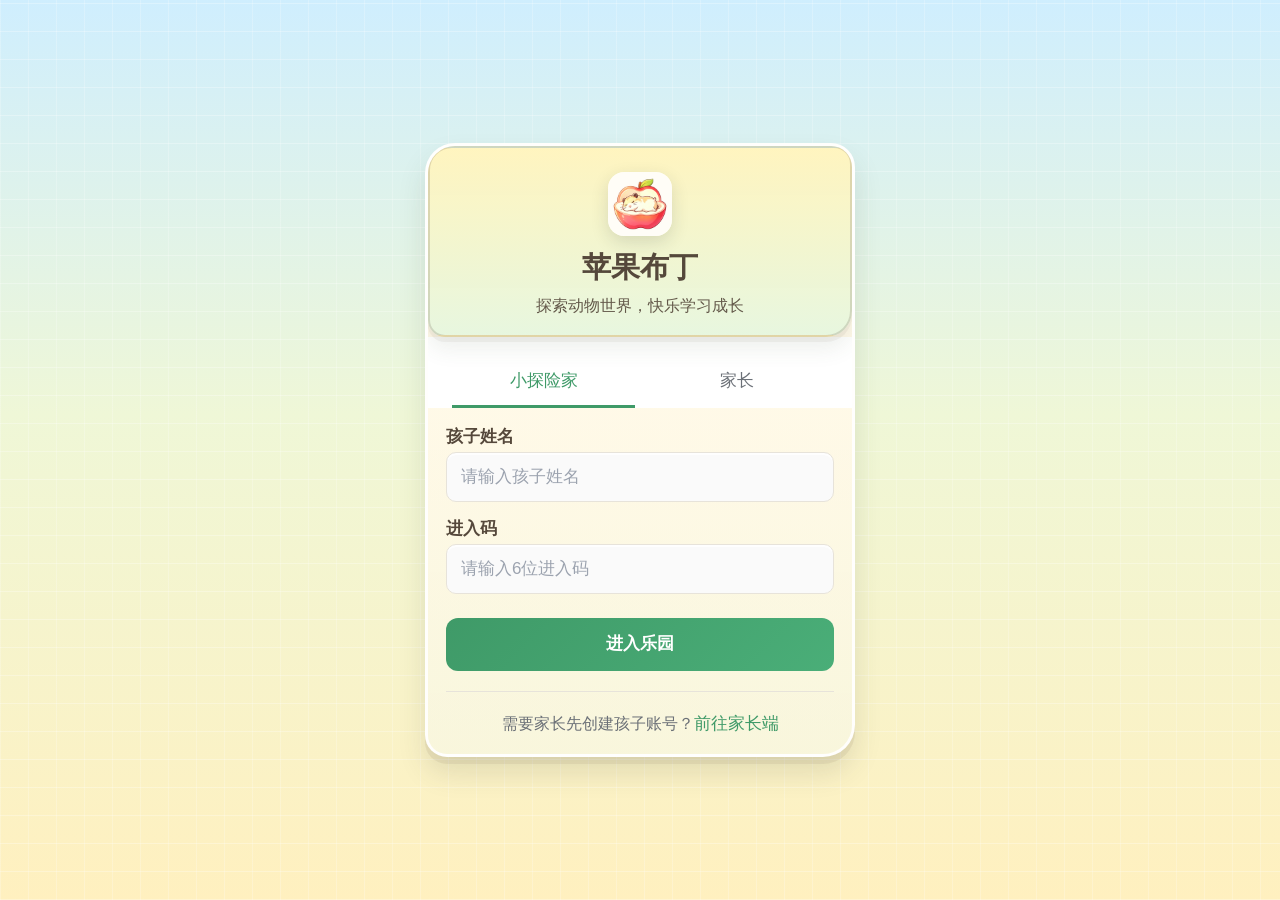
==== commit 2e0cab9b: "修改部分前端界面" ====
--- a/static/index.html
+++ b/static/index.html
@@ -10,7 +10,7 @@
     <link rel="apple-touch-icon" sizes="180x180" href="/static/icon-180.png">
     <title>苹果布丁动物乐园</title>
     <link rel="stylesheet" href="/static/styles/main.css?v=20260705-overlapfix1">
-    <link rel="stylesheet" href="/static/styles/handdrawn.css?v=20260705-overlapfix1">
+    <link rel="stylesheet" href="/static/styles/handdrawn.css?v=20260705-schoolcards7">
 </head>
 <body>
 <div id="app" class="app-root"></div>
@@ -22,7 +22,7 @@
 <script src="/static/src/core/session-state.js?v=20260705-syncfix4"></script>
 <script src="/static/src/domain/unlock-rules.js?v=20260705-silentunlock1"></script>
 <script src="/static/src/shared/view-helpers.js?v=20260705-quickquestion1"></script>
-<script src="/static/src/presentation/views.js?v=20260705-builderparts4"></script>
+<script src="/static/src/presentation/views.js?v=20260705-schoolcards1"></script>
 <script src="/static/src/presentation/ai-controller.js?v=20260704-syncdata"></script>
 <script src="/static/src/features/animal-care.js?v=20260705-syncfix4"></script>
 <script src="/static/src/features/creature-studio.js?v=20260705-builderparts4"></script>
--- a/static/styles/handdrawn.css
+++ b/static/styles/handdrawn.css
@@ -67,6 +67,7 @@
 }
 
 .app-root {
+    container-type: inline-size;
     height: min(100dvh, 932px);
     min-height: min(100dvh, 720px);
 }
@@ -924,38 +925,111 @@
 /* Give the school animal choices a wider tap target and reserve the flower's
    corner so longer animal names never sit underneath it. */
 .route-qa .animal-selection-view {
+    width: calc(100% + 28px);
+    margin-inline: -14px;
+    padding: 12px 0 14px;
+}
+
+.route-qa .selection-container {
     width: 100%;
-    padding-inline: 20px;
-}
-
-.route-qa .selection-container {
-    width: min(100%, 390px);
+    max-width: none;
     margin-inline: auto;
+    display: grid;
+    justify-items: center;
+}
+
+.route-qa .selection-title {
+    margin-bottom: 0;
+}
+
+.route-qa .selection-container > p {
+    margin-top: 0 !important;
+    margin-bottom: 12px !important;
+}
+
+.route-qa .animal-selection-list {
+    width: min(80vw, calc(var(--kid-phone-width) * 0.8));
+    width: 80cqw;
+    max-width: calc(100vw - 28px);
+    gap: 10px;
+    justify-items: stretch;
+    transform: translateX(18px);
 }
 
 .route-qa .animal-selection-item {
     width: 100%;
-    min-height: 92px;
+    min-height: 68px;
     display: grid;
-    grid-template-columns: 72px minmax(0, 1fr);
-    gap: 12px;
-    padding: 14px 68px 14px 18px;
+    grid-template-columns: 56px minmax(0, 1fr);
+    gap: 10px;
+    padding: 10px 56px 10px 16px;
+    position: relative;
+    cursor: pointer;
+    align-items: center;
 }
 
 .route-qa .animal-selection-item::before {
-    right: 14px;
+    right: 12px;
     top: 50%;
-    transform: translateY(-50%) rotate(7deg);
+    transform: translateY(-50%) rotate(6deg);
 }
 
 .route-qa .animal-selection-item .selection-icon {
     justify-self: center;
+    font-size: 38px;
+    line-height: 1;
 }
 
 .route-qa .animal-selection-item .selection-name {
     min-width: 0;
-    text-align: center;
+    text-align: left;
     white-space: nowrap;
+    font-size: 18px;
+    line-height: 1.2;
+}
+
+.route-qa .animal-selection-item.locked {
+    cursor: not-allowed;
+    opacity: 0.56;
+    padding-bottom: 14px;
+}
+
+.route-qa .selection-lock {
+    position: absolute;
+    top: 8px;
+    right: 14px;
+    font-size: 14px;
+    line-height: 1;
+}
+
+.route-qa .selection-progress {
+    position: absolute;
+    left: 16px;
+    right: 56px;
+    bottom: 6px;
+    display: grid;
+    grid-template-columns: minmax(0, 1fr) auto;
+    align-items: center;
+    gap: 6px;
+}
+
+.route-qa .selection-progress-track {
+    height: 3px;
+    overflow: hidden;
+    border-radius: 999px;
+    background: rgba(96, 112, 100, 0.18);
+}
+
+.route-qa .selection-progress-fill {
+    height: 100%;
+    border-radius: inherit;
+    background: var(--green);
+}
+
+.route-qa .selection-progress-text {
+    color: var(--kid-muted);
+    font-size: 10px;
+    line-height: 1;
 }
 
 .selection-icon {
@@ -1491,6 +1565,11 @@
     .main.route-imagine {
         padding: 0 0 calc(var(--bottom-nav-height) + env(safe-area-inset-bottom));
         background: #ffffff;
+    }
+
+    .route-qa .animal-selection-view {
+        width: calc(100% + 24px);
+        margin-inline: -12px;
     }
 
     .topbar {
@@ -1822,6 +1901,12 @@
     max-width: 100%;
 }
 
+.login-container .form-group label {
+    min-height: 0;
+    margin-bottom: 4px;
+    line-height: 1.25;
+}
+
 .mobile-container .child-stats,
 .mobile-container .manage-child-stats,
 .mobile-container .settings-summary-grid,
